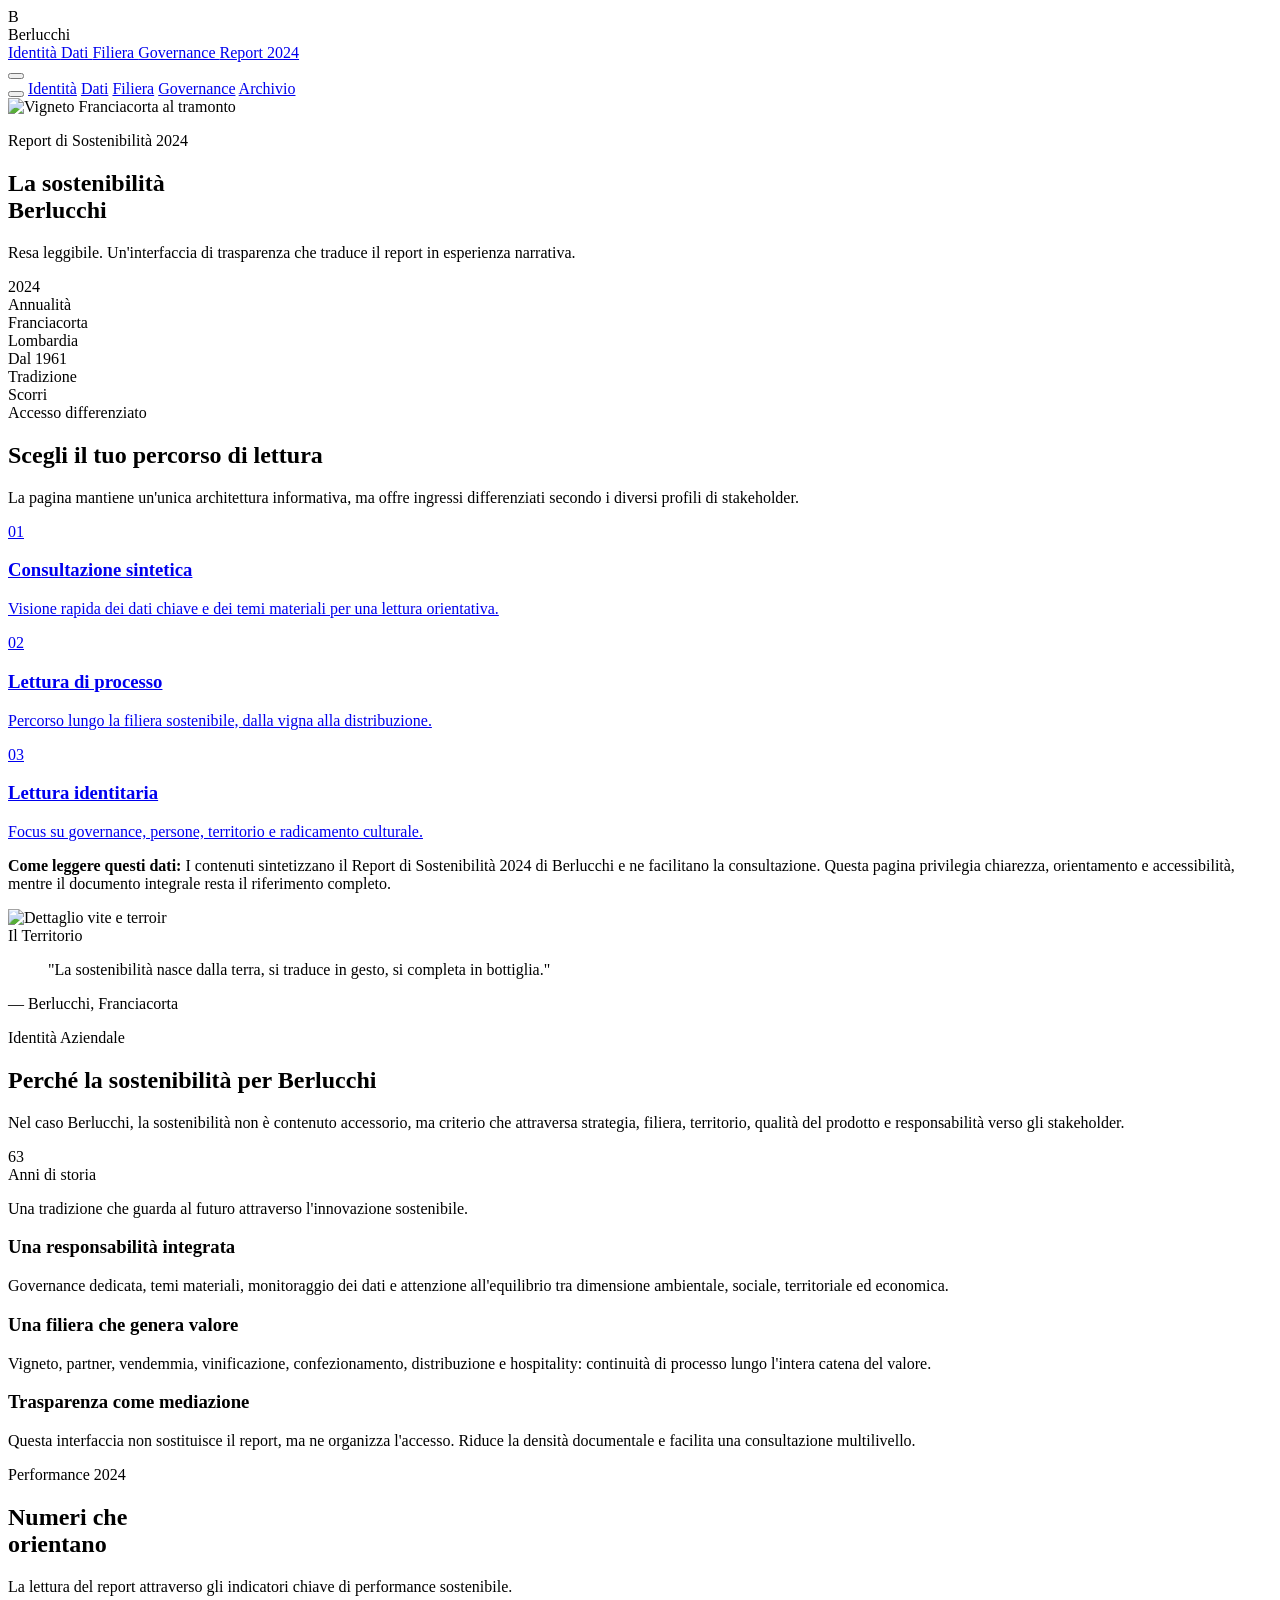
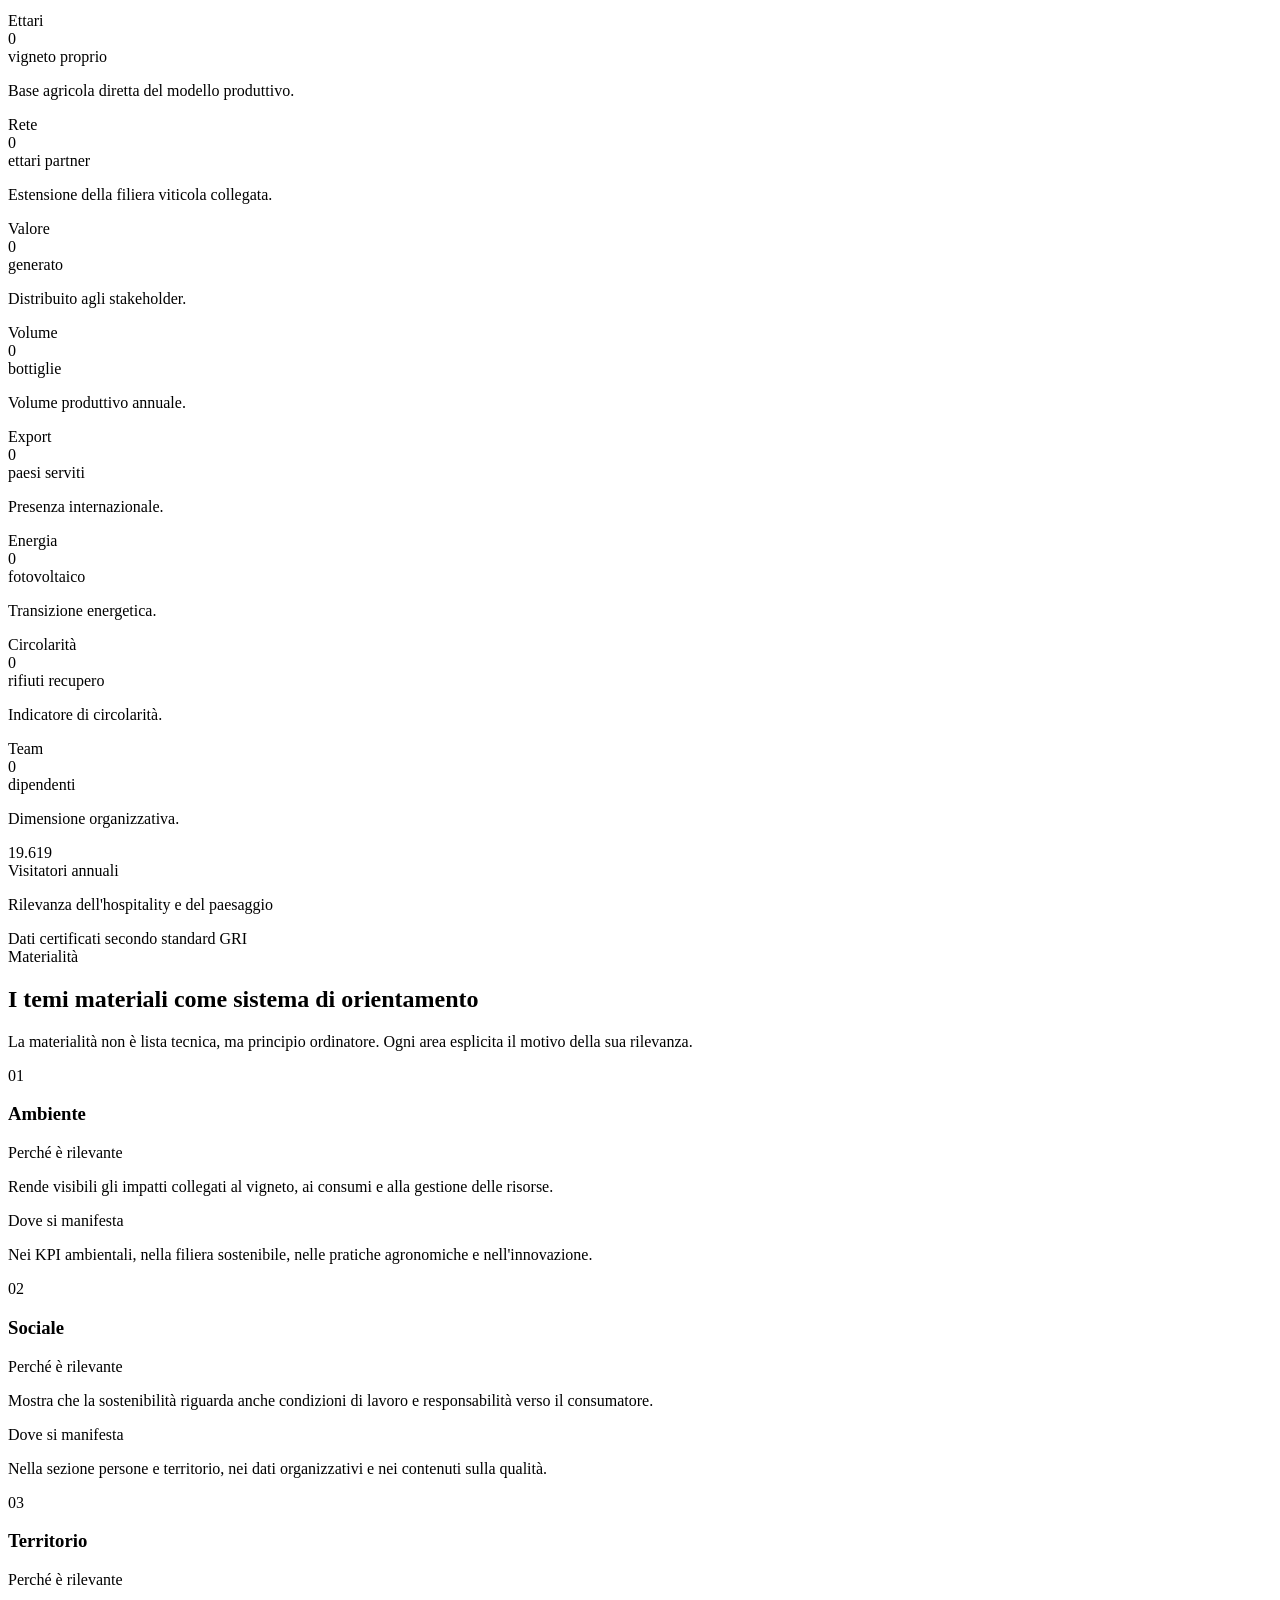
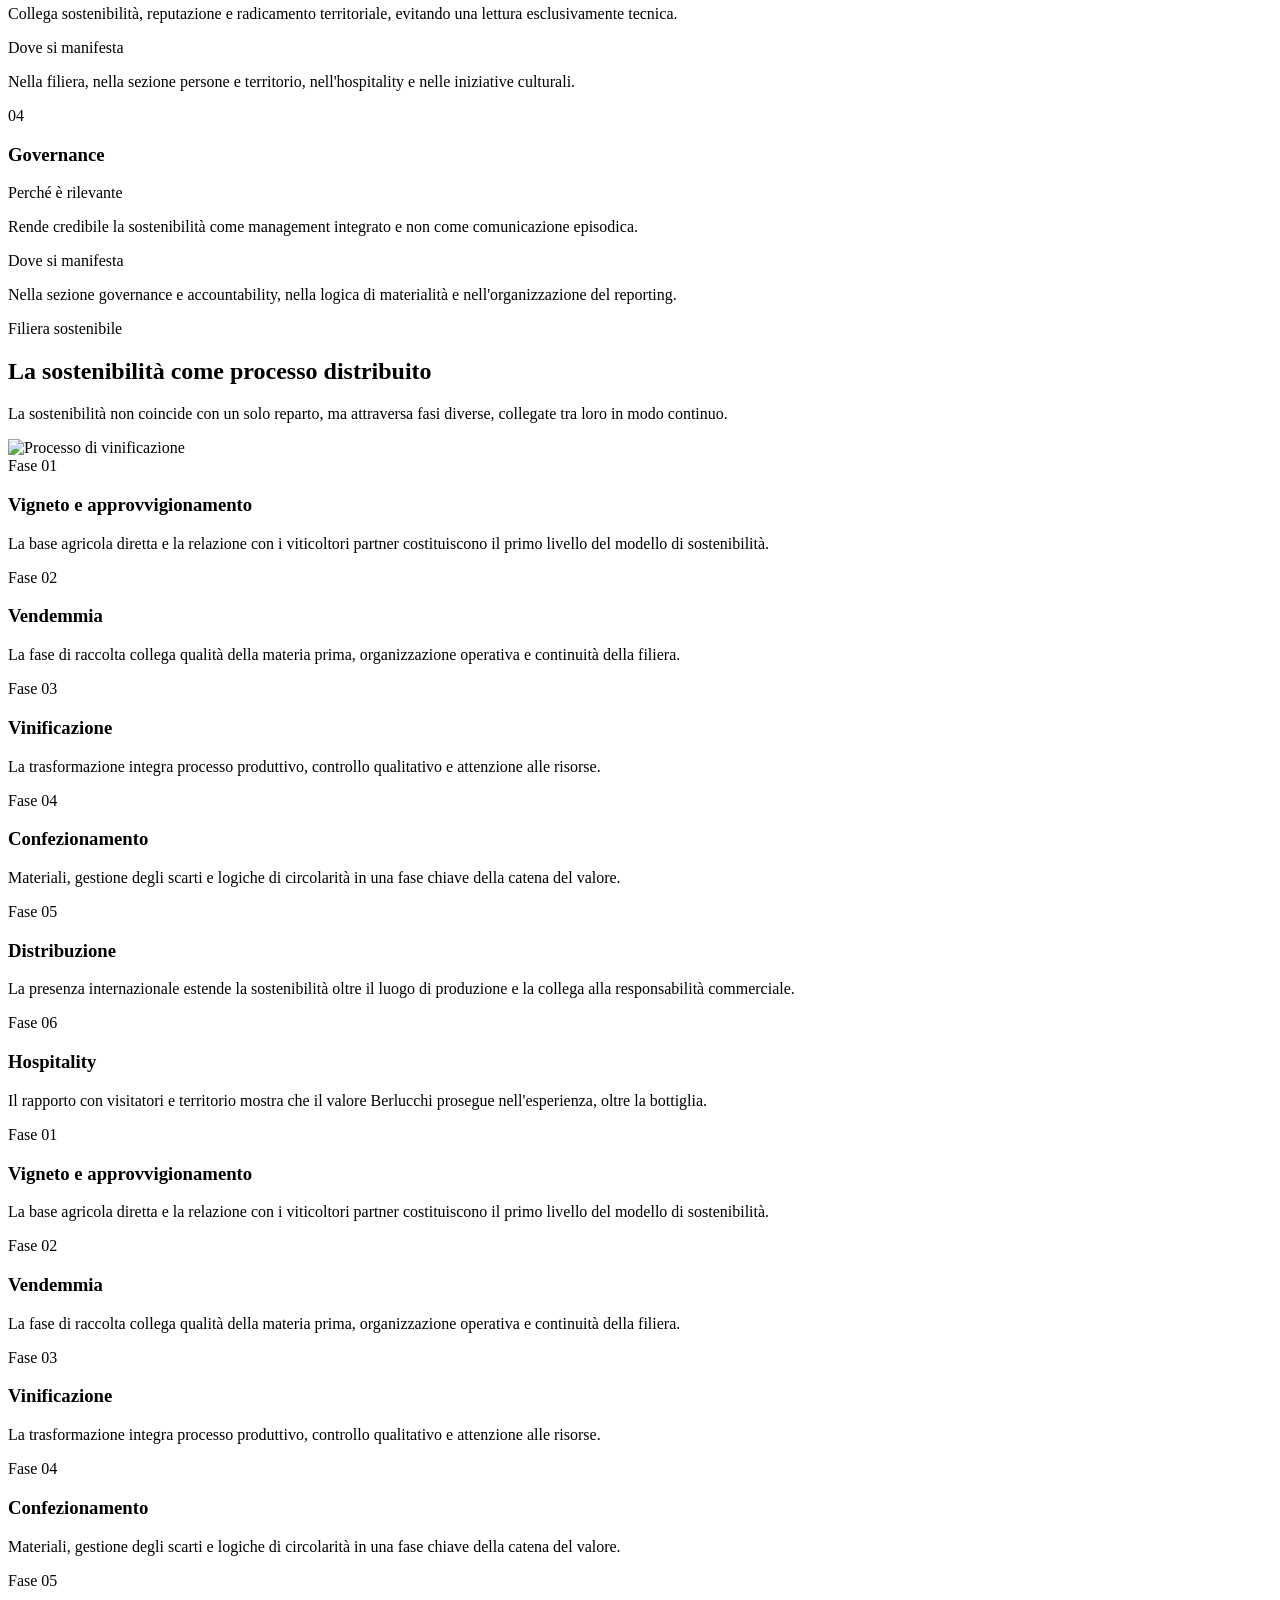
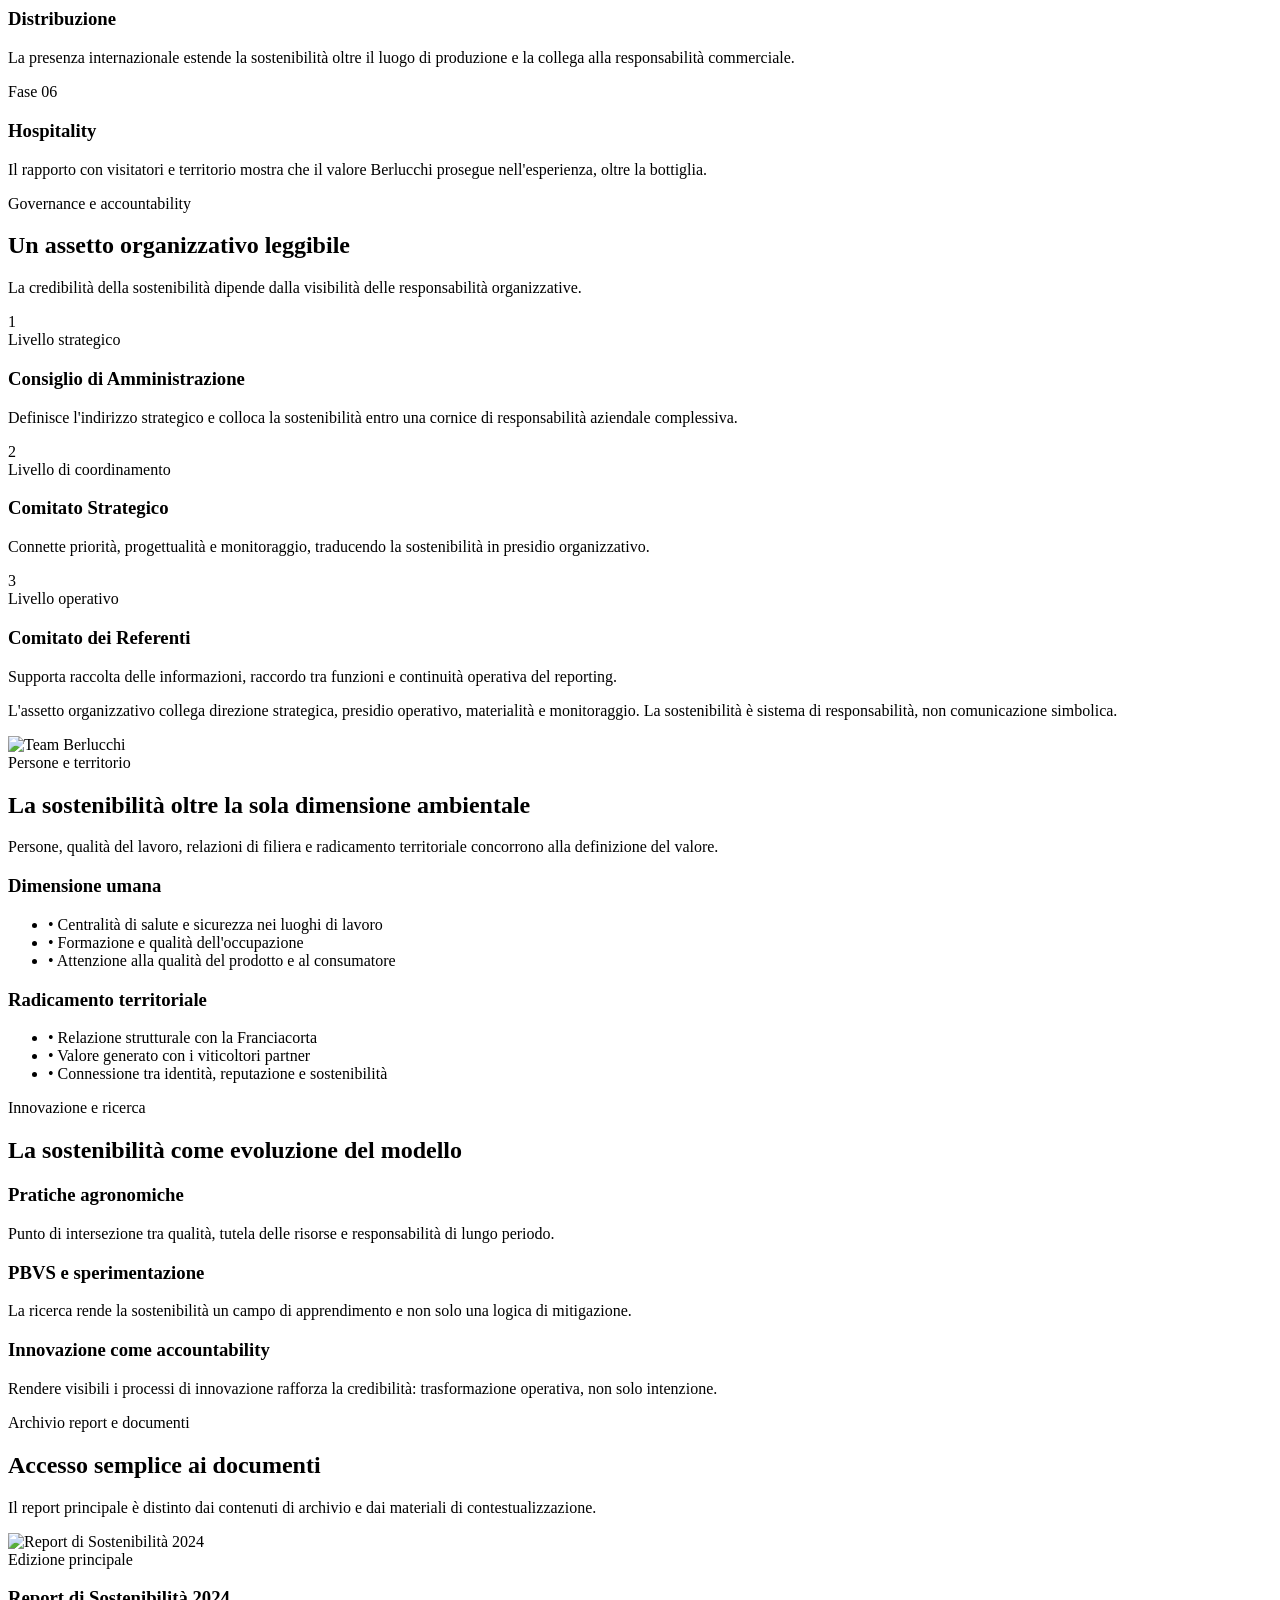
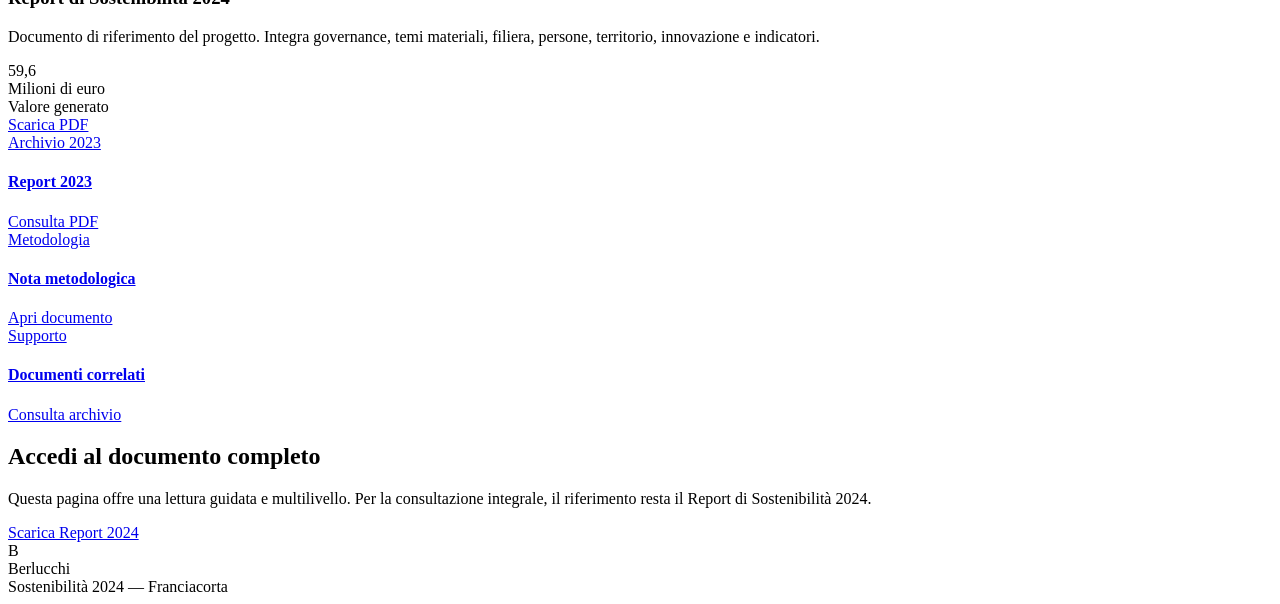
==== index.html @ 819c1376 "Update index.html" ====
<!DOCTYPE html>
<html lang="it">
<head>
    <meta charset="UTF-8">
    <meta name="viewport" content="width=device-width, initial-scale=1.0">
    <title>Sostenibilità Berlucchi | Report 2024</title>
    
    <!-- Tailwind CSS -->
    <script src="https://cdn.tailwindcss.com"></script>
    
    <!-- Google Fonts -->
    <link rel="preconnect" href="https://fonts.googleapis.com">
    <link rel="preconnect" href="https://fonts.gstatic.com" crossorigin>
    <link href="https://fonts.googleapis.com/css2?family=Inter:wght@300;400;500;600&family=Playfair+Display:ital,wght@0,400;0,500;0,600;1,400&display=swap" rel="stylesheet">
    
    <!-- Lucide Icons -->
    <script src="https://unpkg.com/lucide@latest"></script>
    
    <link rel="stylesheet" href="style.css">
</head>
<body class="bg-cream text-charcoal antialiased overflow-x-hidden">

    <!-- Atmospheric Noise Overlay -->
    <div class="noise-overlay fixed inset-0 pointer-events-none z-50 opacity-[0.03]"></div>

    <!-- Navigation -->
    <header id="main-nav" class="fixed top-0 left-0 right-0 z-40 transition-all duration-500 ease-[cubic-bezier(0.25,0.1,0.25,1)]">
        <div class="nav-inner mx-auto px-6 lg:px-12 py-6 flex justify-between items-center transition-all duration-500">
            <div class="logo flex items-center gap-3">
                <div class="w-8 h-8 rounded-full bg-gold flex items-center justify-center">
                    <span class="text-white font-serif text-xs font-medium">B</span>
                </div>
                <span class="font-serif text-lg tracking-wide text-white nav-text">Berlucchi</span>
            </div>
            
            <!-- Desktop Navigation -->
            <nav class="hidden md:flex items-center gap-8">
                <a href="#identita" class="nav-link text-sm tracking-wide text-white/90 hover:text-white transition-colors relative group">
                    Identità
                    <span class="absolute -bottom-1 left-0 w-0 h-px bg-gold transition-all duration-300 group-hover:w-full"></span>
                </a>
                <a href="#dati" class="nav-link text-sm tracking-wide text-white/90 hover:text-white transition-colors relative group">
                    Dati
                    <span class="absolute -bottom-1 left-0 w-0 h-px bg-gold transition-all duration-300 group-hover:w-full"></span>
                </a>
                <a href="#filiera" class="nav-link text-sm tracking-wide text-white/90 hover:text-white transition-colors relative group">
                    Filiera
                    <span class="absolute -bottom-1 left-0 w-0 h-px bg-gold transition-all duration-300 group-hover:w-full"></span>
                </a>
                <a href="#governance" class="nav-link text-sm tracking-wide text-white/90 hover:text-white transition-colors relative group">
                    Governance
                    <span class="absolute -bottom-1 left-0 w-0 h-px bg-gold transition-all duration-300 group-hover:w-full"></span>
                </a>
                <a href="#archivio" class="nav-link px-5 py-2 border border-white/30 rounded-full text-sm text-white hover:bg-white hover:text-green-dark transition-all duration-300">
                    Report 2024
                </a>
            </nav>

            <!-- Mobile Menu Button -->
            <button id="mobile-menu-btn" class="md:hidden text-white p-2">
                <i data-lucide="menu" class="w-6 h-6"></i>
            </button>
        </div>
        
        <!-- Scroll Progress Indicator -->
        <div class="scroll-progress absolute bottom-0 left-0 h-[2px] bg-gold/50 w-0 transition-all duration-100"></div>
    </header>

    <!-- Mobile Menu Overlay -->
    <div id="mobile-menu" class="fixed inset-0 bg-green-dark/95 z-50 opacity-0 pointer-events-none transition-opacity duration-500 flex flex-col items-center justify-center gap-8">
        <button id="close-menu" class="absolute top-6 right-6 text-white p-2">
            <i data-lucide="x" class="w-6 h-6"></i>
        </button>
        <a href="#identita" class="mobile-nav-link text-2xl font-serif text-white/90 hover:text-gold transition-colors">Identità</a>
        <a href="#dati" class="mobile-nav-link text-2xl font-serif text-white/90 hover:text-gold transition-colors">Dati</a>
        <a href="#filiera" class="mobile-nav-link text-2xl font-serif text-white/90 hover:text-gold transition-colors">Filiera</a>
        <a href="#governance" class="mobile-nav-link text-2xl font-serif text-white/90 hover:text-gold transition-colors">Governance</a>
        <a href="#archivio" class="mobile-nav-link text-2xl font-serif text-white/90 hover:text-gold transition-colors">Archivio</a>
    </div>

    <!-- Hero Section - Editorial Cover Quality -->
    <section id="hero" class="relative min-h-screen flex items-end pb-24 overflow-hidden bg-green-dark">
        <!-- Background Image with Editorial Treatment -->
        <div class="hero-bg absolute inset-0">
            <img src="http://static.photos/vineyard/1200x630/88" alt="Vigneto Franciacorta al tramonto" class="w-full h-full object-cover scale-105 hero-image-editorial">
            <!-- Multi-layer atmospheric overlay -->
            <div class="absolute inset-0 bg-gradient-to-t from-green-dark via-green-dark/40 to-transparent opacity-95"></div>
            <div class="absolute inset-0 bg-gradient-to-br from-green-dark/70 via-transparent to-green-dark/30"></div>
            <!-- Refined vignette for depth -->
            <div class="absolute inset-0 bg-[radial-gradient(ellipse_at_center,transparent_0%,rgba(27,58,47,0.6)_70%,rgba(27,58,47,0.9)_100%)]"></div>
            <!-- Warm color grade overlay -->
            <div class="absolute inset-0 bg-[radial-gradient(circle_at_30%_50%,rgba(201,169,97,0.08),transparent_50%)]"></div>
        </div>
        
        <!-- Decorative Gold Line -->
        <div class="absolute top-0 left-1/2 -translate-x-1/2 w-px h-32 bg-gradient-to-b from-gold/50 to-transparent z-20"></div>
        
        <div class="relative z-10 w-full max-w-7xl mx-auto px-6 md:px-12">
            <div class="grid md:grid-cols-12 gap-8 items-end">
                <!-- Left Column - Main Title -->
                <div class="md:col-span-8">
                    <div class="reveal-element opacity-0 translate-y-8 transition-all duration-1000 ease-[cubic-bezier(0.25,0.1,0.25,1)]">
                        <p class="text-gold/90 text-xs tracking-[0.3em] uppercase mb-6 font-medium flex items-center gap-3">
                            <span class="w-8 h-px bg-gold/60"></span>
                            Report di Sostenibilità 2024
                        </p>
                    </div>
                    
                    <div class="reveal-element opacity-0 translate-y-8 transition-all duration-1000 ease-[cubic-bezier(0.25,0.1,0.25,1)] delay-150">
                        <h1 class="font-serif text-5xl md:text-7xl lg:text-8xl text-white leading-[0.9] mb-8">
                            La sostenibilità<br>
                            <span class="text-gold italic font-light">Berlucchi</span>
                        </h1>
                    </div>
                    
                    <div class="reveal-element opacity-0 translate-y-8 transition-all duration-1000 ease-[cubic-bezier(0.25,0.1,0.25,1)] delay-300">
                        <p class="text-white/70 text-lg md:text-xl max-w-xl leading-relaxed font-light border-l-2 border-gold/40 pl-6">
                            Resa leggibile. Un'interfaccia di trasparenza che traduce il report in esperienza narrativa.
                        </p>
                    </div>
                </div>
                
                <!-- Right Column - Meta Info -->
                <div class="md:col-span-4 md:text-right">
                    <div class="reveal-element opacity-0 translate-y-8 transition-all duration-1000 ease-[cubic-bezier(0.25,0.1,0.25,1)] delay-500 space-y-4">
                        <div class="md:border-r md:border-gold/30 md:pr-6">
                            <div class="text-gold font-serif text-3xl mb-1">2024</div>
                            <div class="text-white/50 text-xs tracking-wider uppercase">Annualità</div>
                        </div>
                        <div class="md:border-r md:border-gold/30 md:pr-6">
                            <div class="text-white/80 font-serif text-lg">Franciacorta</div>
                            <div class="text-white/50 text-xs tracking-wider uppercase">Lombardia</div>
                        </div>
                        <div class="md:border-r md:border-gold/30 md:pr-6">
                            <div class="text-white/80 font-serif text-lg">Dal 1961</div>
                            <div class="text-white/50 text-xs tracking-wider uppercase">Tradizione</div>
                        </div>
                    </div>
                </div>
            </div>
        </div>

        <!-- Scroll Indicator - Minimalist -->
        <div class="absolute bottom-8 left-1/2 -translate-x-1/2 flex flex-col items-center gap-3 text-white/30">
            <span class="text-[10px] tracking-[0.3em] uppercase">Scorri</span>
            <div class="w-px h-12 bg-gradient-to-b from-gold/50 to-transparent"></div>
        </div>
    </section>

    <!-- Stakeholder Paths - Enhanced with Editorial Layout -->
    <section class="py-32 px-6 bg-cream relative overflow-hidden">
        <!-- Subtle Background Texture -->
        <div class="absolute inset-0 opacity-[0.02]" style="background-image: url('data:image/svg+xml,%3Csvg width=\'60\' height=\'60\' viewBox=\'0 0 60 60\' xmlns=\'http://www.w3.org/2000/svg\'%3E%3Cg fill=\'none\' fill-rule=\'evenodd\'%3E%3Cg fill=\'%231B3A2F\' fill-opacity=\'1\'%3E%3Cpath d=\'M36 34v-4h-2v4h-4v2h4v4h2v-4h4v-2h-4zm0-30V0h-2v4h-4v2h4v4h2V6h4V4h-4zM6 34v-4H4v4H0v2h4v4h2v-4h4v-2H6zM6 4V0H4v4H0v2h4v4h2V6h4V4H6z\'/%3E%3C/g%3E%3C/g%3E%3C/svg%3E');"></div>
        
        <div class="max-w-6xl mx-auto relative z-10">
            <div class="grid md:grid-cols-12 gap-12 items-start mb-20">
                <div class="md:col-span-5 reveal-element opacity-0 translate-y-8">
                    <span class="text-gold text-xs tracking-[0.3em] uppercase font-medium mb-4 block">Accesso differenziato</span>
                    <h2 class="font-serif text-4xl md:text-5xl text-green-dark leading-tight">Scegli il tuo percorso di lettura</h2>
                </div>
                <div class="md:col-span-6 md:col-start-7 reveal-element opacity-0 translate-y-8 delay-100">
                    <p class="text-charcoal/60 text-lg leading-relaxed border-l border-gold/30 pl-6">
                        La pagina mantiene un'unica architettura informativa, ma offre ingressi differenziati secondo i diversi profili di stakeholder.
                    </p>
                </div>
            </div>
            
            <div class="grid md:grid-cols-3 gap-6">
                <a href="#dati" class="reveal-element opacity-0 translate-y-8 path-card group relative bg-white p-10 border border-green-dark/10 hover:border-gold/40 transition-all duration-700 ease-[cubic-bezier(0.25,0.1,0.25,1)] hover:shadow-2xl hover:-translate-y-2">
                    <div class="absolute top-0 right-0 w-32 h-32 bg-gold/5 rounded-full -mr-16 -mt-16 transition-all duration-700 group-hover:scale-150 group-hover:bg-gold/10"></div>
                    <div class="relative z-10">
                        <div class="w-14 h-14 rounded-full bg-green-dark/5 flex items-center justify-center mb-8 group-hover:bg-gold/10 transition-colors duration-500 border border-green-dark/10 group-hover:border-gold/30">
                            <i data-lucide="eye" class="w-6 h-6 text-green-dark group-hover:text-gold transition-colors duration-500"></i>
                        </div>
                        <div class="flex items-center gap-2 mb-4">
                            <span class="text-gold text-xs tracking-wider">01</span>
                            <span class="w-8 h-px bg-gold/30"></span>
                        </div>
                        <h3 class="font-serif text-2xl text-green-dark mb-4 group-hover:text-green-dark/80 transition-colors">Consultazione sintetica</h3>
                        <p class="text-sm text-charcoal/60 leading-relaxed">Visione rapida dei dati chiave e dei temi materiali per una lettura orientativa.</p>
                    </div>
                </a>
                
                <a href="#filiera" class="reveal-element opacity-0 translate-y-8 path-card group relative bg-white p-10 border border-green-dark/10 hover:border-gold/40 transition-all duration-700 ease-[cubic-bezier(0.25,0.1,0.25,1)] hover:shadow-2xl hover:-translate-y-2 delay-100">
                    <div class="absolute top-0 right-0 w-32 h-32 bg-gold/5 rounded-full -mr-16 -mt-16 transition-all duration-700 group-hover:scale-150 group-hover:bg-gold/10"></div>
                    <div class="relative z-10">
                        <div class="w-14 h-14 rounded-full bg-green-dark/5 flex items-center justify-center mb-8 group-hover:bg-gold/10 transition-colors duration-500 border border-green-dark/10 group-hover:border-gold/30">
                            <i data-lucide="git-branch" class="w-6 h-6 text-green-dark group-hover:text-gold transition-colors duration-500"></i>
                        </div>
                        <div class="flex items-center gap-2 mb-4">
                            <span class="text-gold text-xs tracking-wider">02</span>
                            <span class="w-8 h-px bg-gold/30"></span>
                        </div>
                        <h3 class="font-serif text-2xl text-green-dark mb-4 group-hover:text-green-dark/80 transition-colors">Lettura di processo</h3>
                        <p class="text-sm text-charcoal/60 leading-relaxed">Percorso lungo la filiera sostenibile, dalla vigna alla distribuzione.</p>
                    </div>
                </a>
                
                <a href="#identita" class="reveal-element opacity-0 translate-y-8 path-card group relative bg-white p-10 border border-green-dark/10 hover:border-gold/40 transition-all duration-700 ease-[cubic-bezier(0.25,0.1,0.25,1)] hover:shadow-2xl hover:-translate-y-2 delay-200">
                    <div class="absolute top-0 right-0 w-32 h-32 bg-gold/5 rounded-full -mr-16 -mt-16 transition-all duration-700 group-hover:scale-150 group-hover:bg-gold/10"></div>
                    <div class="relative z-10">
                        <div class="w-14 h-14 rounded-full bg-green-dark/5 flex items-center justify-center mb-8 group-hover:bg-gold/10 transition-colors duration-500 border border-green-dark/10 group-hover:border-gold/30">
                            <i data-lucide="fingerprint" class="w-6 h-6 text-green-dark group-hover:text-gold transition-colors duration-500"></i>
                        </div>
                        <div class="flex items-center gap-2 mb-4">
                            <span class="text-gold text-xs tracking-wider">03</span>
                            <span class="w-8 h-px bg-gold/30"></span>
                        </div>
                        <h3 class="font-serif text-2xl text-green-dark mb-4 group-hover:text-green-dark/80 transition-colors">Lettura identitaria</h3>
                        <p class="text-sm text-charcoal/60 leading-relaxed">Focus su governance, persone, territorio e radicamento culturale.</p>
                    </div>
                </a>
            </div>
            
            <div class="reveal-element opacity-0 translate-y-8 mt-20 p-8 bg-green-dark/5 border-l-4 border-gold relative">
                <div class="absolute -left-1 top-0 bottom-0 w-1 bg-gold"></div>
                <div class="flex items-start gap-4">
                    <i data-lucide="info" class="w-5 h-5 text-gold shrink-0 mt-0.5"></i>
                    <p class="text-sm text-charcoal/70 leading-relaxed">
                        <strong class="text-green-dark font-medium">Come leggere questi dati:</strong> I contenuti sintetizzano il Report di Sostenibilità 2024 di Berlucchi e ne facilitano la consultazione. Questa pagina privilegia chiarezza, orientamento e accessibilità, mentre il documento integrale resta il riferimento completo.
                    </p>
                </div>
            </div>
        </div>
    </section>

    <!-- Visual Break - Full Width Editorial Image -->
    <section class="relative h-[60vh] min-h-[500px] overflow-hidden editorial-image-band">
        <img src="http://static.photos/nature/1200x630/42" alt="Dettaglio vite e terroir" class="w-full h-full object-cover editorial-image-warm">
        <div class="absolute inset-0 bg-gradient-to-r from-green-dark/85 via-green-dark/50 to-transparent"></div>
        <div class="absolute inset-0 bg-gradient-to-t from-green-dark/60 via-transparent to-transparent"></div>
        <div class="absolute inset-0 vignette-overlay"></div>
        <div class="absolute inset-0 flex items-center">
            <div class="max-w-6xl mx-auto px-6 md:px-12 w-full">
                <div class="max-w-2xl reveal-element opacity-0 translate-y-8">
                    <div class="flex items-center gap-4 mb-6">
                        <span class="w-12 h-px bg-gold/60"></span>
                        <span class="text-gold text-xs tracking-[0.3em] uppercase font-medium">Il Territorio</span>
                    </div>
                    <blockquote class="font-serif text-3xl md:text-5xl text-white leading-[1.1] italic mb-6">
                        "La sostenibilità nasce dalla terra, si traduce in gesto, si completa in bottiglia."
                    </blockquote>
                    <p class="text-white/60 text-sm tracking-wide font-light">— Berlucchi, Franciacorta</p>
                </div>
            </div>
        </div>
    </section>

    <!-- Identità Section - Editorial Layout -->
    <section id="identita" class="py-32 px-6 bg-white relative">
        <div class="max-w-6xl mx-auto">
            <div class="grid md:grid-cols-12 gap-12 mb-20">
                <div class="md:col-span-7 reveal-element opacity-0 translate-y-8">
                    <span class="text-gold text-xs tracking-[0.3em] uppercase font-medium mb-6 block">Identità Aziendale</span>
                    <h2 class="font-serif text-4xl md:text-6xl text-green-dark leading-[0.95] mb-8">Perché la sostenibilità per Berlucchi</h2>
                    <p class="text-xl text-charcoal/70 leading-relaxed border-l-2 border-gold/40 pl-6">
                        Nel caso Berlucchi, la sostenibilità non è contenuto accessorio, ma criterio che attraversa strategia, filiera, territorio, qualità del prodotto e responsabilità verso gli stakeholder.
                    </p>
                </div>
                <div class="md:col-span-4 md:col-start-9 reveal-element opacity-0 translate-y-8 delay-100">
                    <div class="bg-cream p-8 border-t-4 border-gold">
                        <div class="text-gold font-serif text-5xl mb-2">63</div>
                        <div class="text-green-dark text-sm uppercase tracking-wider mb-4">Anni di storia</div>
                        <p class="text-charcoal/60 text-sm leading-relaxed">Una tradizione che guarda al futuro attraverso l'innovazione sostenibile.</p>
                    </div>
                </div>
            </div>
            
            <div class="grid md:grid-cols-3 gap-8">
                <div class="reveal-element opacity-0 translate-y-8 group p-8 border-t border-green-dark/20 hover:border-gold transition-colors duration-500">
                    <div class="w-12 h-12 rounded-full bg-green-dark/5 flex items-center justify-center mb-6 group-hover:bg-gold/10 transition-colors duration-500">
                        <i data-lucide="shield-check" class="w-5 h-5 text-green-dark/60 group-hover:text-gold transition-colors duration-500"></i>
                    </div>
                    <h3 class="font-serif text-2xl text-green-dark mb-4">Una responsabilità integrata</h3>
                    <p class="text-charcoal/60 leading-relaxed text-sm">Governance dedicata, temi materiali, monitoraggio dei dati e attenzione all'equilibrio tra dimensione ambientale, sociale, territoriale ed economica.</p>
                </div>
                
                <div class="reveal-element opacity-0 translate-y-8 delay-100 group p-8 border-t border-green-dark/20 hover:border-gold transition-colors duration-500">
                    <div class="w-12 h-12 rounded-full bg-green-dark/5 flex items-center justify-center mb-6 group-hover:bg-gold/10 transition-colors duration-500">
                        <i data-lucide="link" class="w-5 h-5 text-green-dark/60 group-hover:text-gold transition-colors duration-500"></i>
                    </div>
                    <h3 class="font-serif text-2xl text-green-dark mb-4">Una filiera che genera valore</h3>
                    <p class="text-charcoal/60 leading-relaxed text-sm">Vigneto, partner, vendemmia, vinificazione, confezionamento, distribuzione e hospitality: continuità di processo lungo l'intera catena del valore.</p>
                </div>
                
                <div class="reveal-element opacity-0 translate-y-8 delay-200 group p-8 border-t border-green-dark/20 hover:border-gold transition-colors duration-500">
                    <div class="w-12 h-12 rounded-full bg-green-dark/5 flex items-center justify-center mb-6 group-hover:bg-gold/10 transition-colors duration-500">
                        <i data-lucide="scan-eye" class="w-5 h-5 text-green-dark/60 group-hover:text-gold transition-colors duration-500"></i>
                    </div>
                    <h3 class="font-serif text-2xl text-green-dark mb-4">Trasparenza come mediazione</h3>
                    <p class="text-charcoal/60 leading-relaxed text-sm">Questa interfaccia non sostituisce il report, ma ne organizza l'accesso. Riduce la densità documentale e facilita una consultazione multilivello.</p>
                </div>
            </div>
        </div>
    </section>

    <!-- KPI Section - Enhanced Visual Sophistication -->
    <section id="dati" class="py-32 px-6 bg-green-dark text-white relative overflow-hidden">
        <!-- Layered Background Effects -->
        <div class="absolute inset-0 opacity-20">
            <div class="absolute inset-0 bg-[radial-gradient(circle_at_20%_50%,_rgba(201,169,97,0.15),transparent_50%)]"></div>
            <div class="absolute inset-0 bg-[radial-gradient(circle_at_80%_80%,_rgba(45,90,72,0.3),transparent_50%)]"></div>
        </div>
        <!-- Subtle Grid Pattern -->
        <div class="absolute inset-0 opacity-[0.03]" style="background-image: linear-gradient(rgba(255,255,255,0.1) 1px, transparent 1px), linear-gradient(90deg, rgba(255,255,255,0.1) 1px, transparent 1px); background-size: 100px 100px;"></div>
        
        <div class="max-w-6xl mx-auto relative z-10">
            <div class="grid md:grid-cols-2 gap-12 items-end mb-20">
                <div class="reveal-element opacity-0 translate-y-8">
                    <span class="text-gold text-xs tracking-[0.3em] uppercase font-medium mb-4 block">Performance 2024</span>
                    <h2 class="font-serif text-4xl md:text-6xl leading-[0.9]">Numeri che<br><span class="text-gold italic">orientano</span></h2>
                </div>
                <div class="reveal-element opacity-0 translate-y-8 delay-100">
                    <p class="text-white/50 italic font-serif text-xl border-l-2 border-gold/40 pl-6">
                        La lettura del report attraverso gli indicatori chiave di performance sostenibile.
                    </p>
                </div>
            </div>
            
            <div class="grid grid-cols-2 md:grid-cols-4 gap-6 mb-16">
                <!-- KPI Cards - Enhanced -->
                <div class="kpi-card reveal-element opacity-0 translate-y-8 group relative p-8 bg-white/5 backdrop-blur-sm border border-white/10 hover:border-gold/50 transition-all duration-500 ease-[cubic-bezier(0.25,0.1,0.25,1)] hover:-translate-y-2">
                    <div class="flex items-center justify-between mb-4">
                        <i data-lucide="map" class="w-5 h-5 text-gold/60"></i>
                        <span class="text-white/30 text-[10px] tracking-widest uppercase">Ettari</span>
                    </div>
                    <div class="kpi-value font-serif text-5xl text-gold mb-2" data-target="115">0</div>
                    <div class="text-xs text-white/60 uppercase tracking-wider mb-3">vigneto proprio</div>
                    <p class="text-xs text-white/30 leading-relaxed">Base agricola diretta del modello produttivo.</p>
                    <div class="absolute bottom-0 left-0 w-0 h-0.5 bg-gold transition-all duration-700 group-hover:w-full"></div>
                </div>
                
                <div class="kpi-card reveal-element opacity-0 translate-y-8 delay-100 group relative p-8 bg-white/5 backdrop-blur-sm border border-white/10 hover:border-gold/50 transition-all duration-500 ease-[cubic-bezier(0.25,0.1,0.25,1)] hover:-translate-y-2">
                    <div class="flex items-center justify-between mb-4">
                        <i data-lucide="users" class="w-5 h-5 text-gold/60"></i>
                        <span class="text-white/30 text-[10px] tracking-widest uppercase">Rete</span>
                    </div>
                    <div class="kpi-value font-serif text-5xl text-gold mb-2" data-target="450">0</div>
                    <div class="text-xs text-white/60 uppercase tracking-wider mb-3">ettari partner</div>
                    <p class="text-xs text-white/30 leading-relaxed">Estensione della filiera viticola collegata.</p>
                    <div class="absolute bottom-0 left-0 w-0 h-0.5 bg-gold transition-all duration-700 group-hover:w-full"></div>
                </div>
                
                <div class="kpi-card reveal-element opacity-0 translate-y-8 delay-200 group relative p-8 bg-white/5 backdrop-blur-sm border border-gold/30 hover:border-gold/60 transition-all duration-500 ease-[cubic-bezier(0.25,0.1,0.25,1)] hover:-translate-y-2">
                    <div class="flex items-center justify-between mb-4">
                        <i data-lucide="trending-up" class="w-5 h-5 text-gold"></i>
                        <span class="text-gold text-[10px] tracking-widest uppercase">Valore</span>
                    </div>
                    <div class="kpi-value font-serif text-5xl text-gold mb-2" data-target="59.6" data-suffix="M€" data-decimals="1">0</div>
                    <div class="text-xs text-white/60 uppercase tracking-wider mb-3">generato</div>
                    <p class="text-xs text-white/30 leading-relaxed">Distribuito agli stakeholder.</p>
                    <div class="absolute top-0 right-0 w-32 h-32 bg-gold/10 rounded-full blur-3xl -mr-16 -mt-16 animate-pulse-slow"></div>
                    <div class="absolute bottom-0 left-0 w-0 h-0.5 bg-gold transition-all duration-700 group-hover:w-full"></div>
                </div>
                
                <div class="kpi-card reveal-element opacity-0 translate-y-8 delay-300 group relative p-8 bg-white/5 backdrop-blur-sm border border-white/10 hover:border-gold/50 transition-all duration-500 ease-[cubic-bezier(0.25,0.1,0.25,1)] hover:-translate-y-2">
                    <div class="flex items-center justify-between mb-4">
                        <i data-lucide="wine" class="w-5 h-5 text-gold/60"></i>
                        <span class="text-white/30 text-[10px] tracking-widest uppercase">Volume</span>
                    </div>
                    <div class="kpi-value font-serif text-5xl text-gold mb-2" data-target="4" data-suffix="M">0</div>
                    <div class="text-xs text-white/60 uppercase tracking-wider mb-3">bottiglie</div>
                    <p class="text-xs text-white/30 leading-relaxed">Volume produttivo annuale.</p>
                    <div class="absolute bottom-0 left-0 w-0 h-0.5 bg-gold transition-all duration-700 group-hover:w-full"></div>
                </div>
                
                <div class="kpi-card reveal-element opacity-0 translate-y-8 group relative p-8 bg-white/5 backdrop-blur-sm border border-white/10 hover:border-gold/50 transition-all duration-500 ease-[cubic-bezier(0.25,0.1,0.25,1)] hover:-translate-y-2">
                    <div class="flex items-center justify-between mb-4">
                        <i data-lucide="globe" class="w-5 h-5 text-gold/60"></i>
                        <span class="text-white/30 text-[10px] tracking-widest uppercase">Export</span>
                    </div>
                    <div class="kpi-value font-serif text-5xl text-gold mb-2" data-target="44">0</div>
                    <div class="text-xs text-white/60 uppercase tracking-wider mb-3">paesi serviti</div>
                    <p class="text-xs text-white/30 leading-relaxed">Presenza internazionale.</p>
                    <div class="absolute bottom-0 left-0 w-0 h-0.5 bg-gold transition-all duration-700 group-hover:w-full"></div>
                </div>
                
                <div class="kpi-card reveal-element opacity-0 translate-y-8 delay-100 group relative p-8 bg-white/5 backdrop-blur-sm border border-white/10 hover:border-gold/50 transition-all duration-500 ease-[cubic-bezier(0.25,0.1,0.25,1)] hover:-translate-y-2">
                    <div class="flex items-center justify-between mb-4">
                        <i data-lucide="sun" class="w-5 h-5 text-gold/60"></i>
                        <span class="text-white/30 text-[10px] tracking-widest uppercase">Energia</span>
                    </div>
                    <div class="kpi-value font-serif text-5xl text-gold mb-2" data-target="29" data-suffix="%">0</div>
                    <div class="text-xs text-white/60 uppercase tracking-wider mb-3">fotovoltaico</div>
                    <p class="text-xs text-white/30 leading-relaxed">Transizione energetica.</p>
                    <div class="absolute bottom-0 left-0 w-0 h-0.5 bg-gold transition-all duration-700 group-hover:w-full"></div>
                </div>
                
                <div class="kpi-card reveal-element opacity-0 translate-y-8 delay-200 group relative p-8 bg-white/5 backdrop-blur-sm border border-white/10 hover:border-gold/50 transition-all duration-500 ease-[cubic-bezier(0.25,0.1,0.25,1)] hover:-translate-y-2">
                    <div class="flex items-center justify-between mb-4">
                        <i data-lucide="recycle" class="w-5 h-5 text-gold/60"></i>
                        <span class="text-white/30 text-[10px] tracking-widest uppercase">Circolarità</span>
                    </div>
                    <div class="kpi-value font-serif text-5xl text-gold mb-2" data-target="88" data-suffix="%">0</div>
                    <div class="text-xs text-white/60 uppercase tracking-wider mb-3">rifiuti recupero</div>
                    <p class="text-xs text-white/30 leading-relaxed">Indicatore di circolarità.</p>
                    <div class="absolute bottom-0 left-0 w-0 h-0.5 bg-gold transition-all duration-700 group-hover:w-full"></div>
                </div>
                
                <div class="kpi-card reveal-element opacity-0 translate-y-8 delay-300 group relative p-8 bg-white/5 backdrop-blur-sm border border-white/10 hover:border-gold/50 transition-all duration-500 ease-[cubic-bezier(0.25,0.1,0.25,1)] hover:-translate-y-2">
                    <div class="flex items-center justify-between mb-4">
                        <i data-lucide="briefcase" class="w-5 h-5 text-gold/60"></i>
                        <span class="text-white/30 text-[10px] tracking-widest uppercase">Team</span>
                    </div>
                    <div class="kpi-value font-serif text-5xl text-gold mb-2" data-target="123">0</div>
                    <div class="text-xs text-white/60 uppercase tracking-wider mb-3">dipendenti</div>
                    <p class="text-xs text-white/30 leading-relaxed">Dimensione organizzativa.</p>
                    <div class="absolute bottom-0 left-0 w-0 h-0.5 bg-gold transition-all duration-700 group-hover:w-full"></div>
                </div>
            </div>
            
            <div class="reveal-element opacity-0 translate-y-8 border-t border-white/10 pt-12">
                <div class="grid md:grid-cols-2 gap-12 items-center">
                    <div class="flex items-center gap-8">
                        <div class="w-24 h-24 rounded-full border border-gold/30 flex items-center justify-center bg-gold/5">
                            <span class="font-serif text-3xl text-gold">19.619</span>
                        </div>
                        <div>
                            <div class="text-white/80 text-sm uppercase tracking-wider mb-1">Visitatori annuali</div>
                            <p class="text-white/40 text-sm">Rilevanza dell'hospitality e del paesaggio</p>
                        </div>
                    </div>
                    <div class="text-right">
                        <div class="inline-flex items-center gap-4 px-8 py-4 border border-gold/30 bg-gold/5">
                            <i data-lucide="sparkles" class="w-5 h-5 text-gold"></i>
                            <span class="text-white/80 text-sm tracking-wider">Dati certificati secondo standard GRI</span>
                        </div>
                    </div>
                </div>
            </div>
        </div>
    </section>

    <!-- Materialità Section - Editorial Layout with Icons -->
    <section class="py-32 px-6 bg-cream relative">
        <div class="max-w-6xl mx-auto">
            <div class="grid md:grid-cols-12 gap-12 mb-20">
                <div class="md:col-span-8 reveal-element opacity-0 translate-y-8">
                    <span class="text-gold text-xs tracking-[0.3em] uppercase font-medium mb-4 block">Materialità</span>
                    <h2 class="font-serif text-4xl md:text-5xl text-green-dark leading-tight mb-6">I temi materiali come sistema di orientamento</h2>
                    <p class="text-charcoal/60 text-lg max-w-2xl leading-relaxed">La materialità non è lista tecnica, ma principio ordinatore. Ogni area esplicita il motivo della sua rilevanza.</p>
                </div>
                <div class="md:col-span-4 reveal-element opacity-0 translate-y-8 delay-100 flex items-end">
                    <div class="w-full h-px bg-gradient-to-r from-gold/50 to-transparent"></div>
                </div>
            </div>
            
            <div class="grid md:grid-cols-2 gap-6">
                <!-- Ambiente -->
                <div class="reveal-element opacity-0 translate-y-8 material-card group relative bg-white p-10 border border-green-dark/10 hover:border-gold/30 transition-all duration-700">
                    <div class="absolute top-0 left-0 w-1 h-full bg-green-dark group-hover:bg-gold transition-colors duration-500"></div>
                    <div class="flex justify-between items-start mb-8">
                        <div class="w-16 h-16 rounded-full bg-green-dark/5 flex items-center justify-center group-hover:bg-gold/10 transition-colors duration-500 border border-green-dark/10">
                            <i data-lucide="leaf" class="w-7 h-7 text-green-dark/60 group-hover:text-gold transition-colors duration-500"></i>
                        </div>
                        <span class="text-gold/40 font-serif text-4xl">01</span>
                    </div>
                    <h3 class="font-serif text-3xl text-green-dark mb-6">Ambiente</h3>
                    <div class="space-y-6">
                        <div>
                            <span class="text-gold text-xs uppercase tracking-wider font-medium block mb-2">Perché è rilevante</span>
                            <p class="text-charcoal/60 leading-relaxed text-sm">Rende visibili gli impatti collegati al vigneto, ai consumi e alla gestione delle risorse.</p>
                        </div>
                        <div class="pt-4 border-t border-green-dark/10">
                            <span class="text-green-dark/50 text-xs uppercase tracking-wider font-medium block mb-2">Dove si manifesta</span>
                            <p class="text-charcoal/50 text-sm leading-relaxed">Nei KPI ambientali, nella filiera sostenibile, nelle pratiche agronomiche e nell'innovazione.</p>
                        </div>
                    </div>
                </div>
                
                <!-- Sociale -->
                <div class="reveal-element opacity-0 translate-y-8 delay-100 material-card group relative bg-white p-10 border border-green-dark/10 hover:border-gold/30 transition-all duration-700">
                    <div class="absolute top-0 left-0 w-1 h-full bg-green-dark group-hover:bg-gold transition-colors duration-500"></div>
                    <div class="flex justify-between items-start mb-8">
                        <div class="w-16 h-16 rounded-full bg-green-dark/5 flex items-center justify-center group-hover:bg-gold/10 transition-colors duration-500 border border-green-dark/10">
                            <i data-lucide="users" class="w-7 h-7 text-green-dark/60 group-hover:text-gold transition-colors duration-500"></i>
                        </div>
                        <span class="text-gold/40 font-serif text-4xl">02</span>
                    </div>
                    <h3 class="font-serif text-3xl text-green-dark mb-6">Sociale</h3>
                    <div class="space-y-6">
                        <div>
                            <span class="text-gold text-xs uppercase tracking-wider font-medium block mb-2">Perché è rilevante</span>
                            <p class="text-charcoal/60 leading-relaxed text-sm">Mostra che la sostenibilità riguarda anche condizioni di lavoro e responsabilità verso il consumatore.</p>
                        </div>
                        <div class="pt-4 border-t border-green-dark/10">
                            <span class="text-green-dark/50 text-xs uppercase tracking-wider font-medium block mb-2">Dove si manifesta</span>
                            <p class="text-charcoal/50 text-sm leading-relaxed">Nella sezione persone e territorio, nei dati organizzativi e nei contenuti sulla qualità.</p>
                        </div>
                    </div>
                </div>
                
                <!-- Territorio -->
                <div class="reveal-element opacity-0 translate-y-8 delay-200 material-card group relative bg-white p-10 border border-green-dark/10 hover:border-gold/30 transition-all duration-700">
                    <div class="absolute top-0 left-0 w-1 h-full bg-green-dark group-hover:bg-gold transition-colors duration-500"></div>
                    <div class="flex justify-between items-start mb-8">
                        <div class="w-16 h-16 rounded-full bg-green-dark/5 flex items-center justify-center group-hover:bg-gold/10 transition-colors duration-500 border border-green-dark/10">
                            <i data-lucide="map-pin" class="w-7 h-7 text-green-dark/60 group-hover:text-gold transition-colors duration-500"></i>
                        </div>
                        <span class="text-gold/40 font-serif text-4xl">03</span>
                    </div>
                    <h3 class="font-serif text-3xl text-green-dark mb-6">Territorio</h3>
                    <div class="space-y-6">
                        <div>
                            <span class="text-gold text-xs uppercase tracking-wider font-medium block mb-2">Perché è rilevante</span>
                            <p class="text-charcoal/60 leading-relaxed text-sm">Collega sostenibilità, reputazione e radicamento territoriale, evitando una lettura esclusivamente tecnica.</p>
                        </div>
                        <div class="pt-4 border-t border-green-dark/10">
                            <span class="text-green-dark/50 text-xs uppercase tracking-wider font-medium block mb-2">Dove si manifesta</span>
                            <p class="text-charcoal/50 text-sm leading-relaxed">Nella filiera, nella sezione persone e territorio, nell'hospitality e nelle iniziative culturali.</p>
                        </div>
                    </div>
                </div>
                
                <!-- Governance -->
                <div class="reveal-element opacity-0 translate-y-8 delay-300 material-card group relative bg-white p-10 border border-green-dark/10 hover:border-gold/30 transition-all duration-700">
                    <div class="absolute top-0 left-0 w-1 h-full bg-green-dark group-hover:bg-gold transition-colors duration-500"></div>
                    <div class="flex justify-between items-start mb-8">
                        <div class="w-16 h-16 rounded-full bg-green-dark/5 flex items-center justify-center group-hover:bg-gold/10 transition-colors duration-500 border border-green-dark/10">
                            <i data-lucide="shield" class="w-7 h-7 text-green-dark/60 group-hover:text-gold transition-colors duration-500"></i>
                        </div>
                        <span class="text-gold/40 font-serif text-4xl">04</span>
                    </div>
                    <h3 class="font-serif text-3xl text-green-dark mb-6">Governance</h3>
                    <div class="space-y-6">
                        <div>
                            <span class="text-gold text-xs uppercase tracking-wider font-medium block mb-2">Perché è rilevante</span>
                            <p class="text-charcoal/60 leading-relaxed text-sm">Rende credibile la sostenibilità come management integrato e non come comunicazione episodica.</p>
                        </div>
                        <div class="pt-4 border-t border-green-dark/10">
                            <span class="text-green-dark/50 text-xs uppercase tracking-wider font-medium block mb-2">Dove si manifesta</span>
                            <p class="text-charcoal/50 text-sm leading-relaxed">Nella sezione governance e accountability, nella logica di materialità e nell'organizzazione del reporting.</p>
                        </div>
                    </div>
                </div>
            </div>
        </div>
    </section>

    <!-- Filiera Timeline Section -->
    <section id="filiera" class="py-32 px-6 bg-white relative overflow-hidden timeline-section">
        <div class="max-w-6xl mx-auto">
            <div class="reveal-element opacity-0 translate-y-5 mb-16 text-center">
                <span class="text-gold text-xs tracking-[0.3em] uppercase font-medium">Filiera sostenibile</span>
                <h2 class="font-serif text-4xl md:text-5xl text-green-dark mt-4 mb-6">La sostenibilità come processo distribuito</h2>
                <p class="text-charcoal/70 max-w-2xl mx-auto mb-12 leading-relaxed">La sostenibilità non coincide con un solo reparto, ma attraversa fasi diverse, collegate tra loro in modo continuo.</p>
                <div class="max-w-4xl mx-auto relative">
                    <img src="http://static.photos/wine/1024x576/42" alt="Processo di vinificazione" class="w-full h-64 md:h-80 object-cover rounded-sm shadow-xl">
                    <div class="absolute inset-0 bg-gradient-to-t from-white via-transparent to-transparent"></div>
                </div>
            </div>
            
            <div class="relative max-w-5xl mx-auto timeline-container">
                <!-- Desktop Timeline Grid -->
                <div class="hidden md:block">
                    <!-- Line Container -->
                    <div class="absolute left-1/2 -translate-x-1/2 top-0 bottom-0 w-[2px] bg-green-dark/15 timeline-track">
                        <div id="timeline-progress-desktop" class="absolute top-0 left-0 w-full bg-gold origin-top scale-y-0 transition-transform duration-[2500ms] ease-[cubic-bezier(0.25,0.1,0.25,1)]"></div>
                    </div>
                    
                    <!-- Item 1 - Left -->
                    <div class="timeline-item-desktop grid grid-cols-[1fr_100px_1fr] gap-0 items-center mb-20 opacity-0 translate-y-8 transition-all duration-700 ease-[cubic-bezier(0.25,0.1,0.25,1)]">
                        <div class="text-right pr-12 relative">
                            <div class="absolute right-0 top-1/2 -translate-y-1/2 w-8 h-px bg-gold/30"></div>
                            <span class="text-gold text-xs tracking-[0.2em] uppercase block mb-2 font-medium">Fase 01</span>
                            <h3 class="font-serif text-2xl text-green-dark mb-3">Vigneto e approvvigionamento</h3>
                            <p class="text-sm text-charcoal/70 leading-relaxed max-w-sm ml-auto">La base agricola diretta e la relazione con i viticoltori partner costituiscono il primo livello del modello di sostenibilità.</p>
                        </div>
                        <div class="flex justify-center relative z-10">
                            <div class="timeline-dot w-10 h-10 rounded-full bg-white border-[3px] border-green-dark/20 flex items-center justify-center transition-all duration-500 shadow-sm">
                                <div class="timeline-dot-inner w-3 h-3 rounded-full bg-green-dark/30 transition-all duration-500"></div>
                            </div>
                        </div>
                        <div></div>
                    </div>
                    
                    <!-- Item 2 - Right -->
                    <div class="timeline-item-desktop grid grid-cols-[1fr_100px_1fr] gap-0 items-center mb-20 opacity-0 translate-y-8 transition-all duration-700 ease-[cubic-bezier(0.25,0.1,0.25,1)] delay-100">
                        <div></div>
                        <div class="flex justify-center relative z-10">
                            <div class="timeline-dot w-10 h-10 rounded-full bg-white border-[3px] border-green-dark/20 flex items-center justify-center transition-all duration-500 shadow-sm">
                                <div class="timeline-dot-inner w-3 h-3 rounded-full bg-green-dark/30 transition-all duration-500"></div>
                            </div>
                        </div>
                        <div class="pl-12 relative">
                            <div class="absolute left-0 top-1/2 -translate-y-1/2 w-8 h-px bg-gold/30"></div>
                            <span class="text-gold text-xs tracking-[0.2em] uppercase block mb-2 font-medium">Fase 02</span>
                            <h3 class="font-serif text-2xl text-green-dark mb-3">Vendemmia</h3>
                            <p class="text-sm text-charcoal/70 leading-relaxed max-w-sm">La fase di raccolta collega qualità della materia prima, organizzazione operativa e continuità della filiera.</p>
                        </div>
                    </div>
                    
                    <!-- Item 3 - Left -->
                    <div class="timeline-item-desktop grid grid-cols-[1fr_100px_1fr] gap-0 items-center mb-20 opacity-0 translate-y-8 transition-all duration-700 ease-[cubic-bezier(0.25,0.1,0.25,1)] delay-200">
                        <div class="text-right pr-12 relative">
                            <div class="absolute right-0 top-1/2 -translate-y-1/2 w-8 h-px bg-gold/30"></div>
                            <span class="text-gold text-xs tracking-[0.2em] uppercase block mb-2 font-medium">Fase 03</span>
                            <h3 class="font-serif text-2xl text-green-dark mb-3">Vinificazione</h3>
                            <p class="text-sm text-charcoal/70 leading-relaxed max-w-sm ml-auto">La trasformazione integra processo produttivo, controllo qualitativo e attenzione alle risorse.</p>
                        </div>
                        <div class="flex justify-center relative z-10">
                            <div class="timeline-dot w-10 h-10 rounded-full bg-white border-[3px] border-green-dark/20 flex items-center justify-center transition-all duration-500 shadow-sm">
                                <div class="timeline-dot-inner w-3 h-3 rounded-full bg-green-dark/30 transition-all duration-500"></div>
                            </div>
                        </div>
                        <div></div>
                    </div>
                    
                    <!-- Item 4 - Right -->
                    <div class="timeline-item-desktop grid grid-cols-[1fr_100px_1fr] gap-0 items-center mb-20 opacity-0 translate-y-8 transition-all duration-700 ease-[cubic-bezier(0.25,0.1,0.25,1)] delay-300">
                        <div></div>
                        <div class="flex justify-center relative z-10">
                            <div class="timeline-dot w-10 h-10 rounded-full bg-white border-[3px] border-green-dark/20 flex items-center justify-center transition-all duration-500 shadow-sm">
                                <div class="timeline-dot-inner w-3 h-3 rounded-full bg-green-dark/30 transition-all duration-500"></div>
                            </div>
                        </div>
                        <div class="pl-12 relative">
                            <div class="absolute left-0 top-1/2 -translate-y-1/2 w-8 h-px bg-gold/30"></div>
                            <span class="text-gold text-xs tracking-[0.2em] uppercase block mb-2 font-medium">Fase 04</span>
                            <h3 class="font-serif text-2xl text-green-dark mb-3">Confezionamento</h3>
                            <p class="text-sm text-charcoal/70 leading-relaxed max-w-sm">Materiali, gestione degli scarti e logiche di circolarità in una fase chiave della catena del valore.</p>
                        </div>
                    </div>
                    
                    <!-- Item 5 - Left -->
                    <div class="timeline-item-desktop grid grid-cols-[1fr_100px_1fr] gap-0 items-center mb-20 opacity-0 translate-y-8 transition-all duration-700 ease-[cubic-bezier(0.25,0.1,0.25,1)] delay-400">
                        <div class="text-right pr-12 relative">
                            <div class="absolute right-0 top-1/2 -translate-y-1/2 w-8 h-px bg-gold/30"></div>
                            <span class="text-gold text-xs tracking-[0.2em] uppercase block mb-2 font-medium">Fase 05</span>
                            <h3 class="font-serif text-2xl text-green-dark mb-3">Distribuzione</h3>
                            <p class="text-sm text-charcoal/70 leading-relaxed max-w-sm ml-auto">La presenza internazionale estende la sostenibilità oltre il luogo di produzione e la collega alla responsabilità commerciale.</p>
                        </div>
                        <div class="flex justify-center relative z-10">
                            <div class="timeline-dot w-10 h-10 rounded-full bg-white border-[3px] border-green-dark/20 flex items-center justify-center transition-all duration-500 shadow-sm">
                                <div class="timeline-dot-inner w-3 h-3 rounded-full bg-green-dark/30 transition-all duration-500"></div>
                            </div>
                        </div>
                        <div></div>
                    </div>
                    
                    <!-- Item 6 - Right -->
                    <div class="timeline-item-desktop grid grid-cols-[1fr_100px_1fr] gap-0 items-center opacity-0 translate-y-8 transition-all duration-700 ease-[cubic-bezier(0.25,0.1,0.25,1)] delay-500">
                        <div></div>
                        <div class="flex justify-center relative z-10">
                            <div class="timeline-dot w-10 h-10 rounded-full bg-white border-[3px] border-green-dark/20 flex items-center justify-center transition-all duration-500 shadow-sm">
                                <div class="timeline-dot-inner w-3 h-3 rounded-full bg-green-dark/30 transition-all duration-500"></div>
                            </div>
                        </div>
                        <div class="pl-12 relative">
                            <div class="absolute left-0 top-1/2 -translate-y-1/2 w-8 h-px bg-gold/30"></div>
                            <span class="text-gold text-xs tracking-[0.2em] uppercase block mb-2 font-medium">Fase 06</span>
                            <h3 class="font-serif text-2xl text-green-dark mb-3">Hospitality</h3>
                            <p class="text-sm text-charcoal/70 leading-relaxed max-w-sm">Il rapporto con visitatori e territorio mostra che il valore Berlucchi prosegue nell'esperienza, oltre la bottiglia.</p>
                        </div>
                    </div>
                </div>
                
                <!-- Mobile Timeline -->
                <div class="md:hidden relative pl-12 space-y-12">
                    <div class="absolute left-4 top-0 bottom-0 w-px bg-green-dark/10">
                        <div id="timeline-progress-mobile" class="absolute top-0 left-0 w-full bg-gold/60 origin-top scale-y-0 transition-transform duration-[2500ms] ease-[cubic-bezier(0.25,0.1,0.25,1)]"></div>
                    </div>
                    
                    <div class="timeline-item-mobile relative opacity-0 translate-x-4 transition-all duration-700 ease-[cubic-bezier(0.25,0.1,0.25,1)]">
                        <div class="absolute -left-12 top-1 w-8 h-8 rounded-full bg-white border-2 border-green-dark/30 flex items-center justify-center timeline-dot-mobile transition-all duration-500">
                            <div class="timeline-dot-inner w-2 h-2 rounded-full bg-green-dark/30 transition-all duration-500"></div>
                        </div>
                        <span class="text-gold text-xs tracking-wider uppercase block mb-2">Fase 01</span>
                        <h3 class="font-serif text-xl text-green-dark mb-2">Vigneto e approvvigionamento</h3>
                        <p class="text-sm text-charcoal/70 leading-relaxed">La base agricola diretta e la relazione con i viticoltori partner costituiscono il primo livello del modello di sostenibilità.</p>
                    </div>
                    
                    <div class="timeline-item-mobile relative opacity-0 translate-x-4 transition-all duration-700 ease-[cubic-bezier(0.25,0.1,0.25,1)] delay-100">
                        <div class="absolute -left-12 top-1 w-8 h-8 rounded-full bg-white border-2 border-green-dark/30 flex items-center justify-center timeline-dot-mobile transition-all duration-500">
                            <div class="timeline-dot-inner w-2 h-2 rounded-full bg-green-dark/30 transition-all duration-500"></div>
                        </div>
                        <span class="text-gold text-xs tracking-wider uppercase block mb-2">Fase 02</span>
                        <h3 class="font-serif text-xl text-green-dark mb-2">Vendemmia</h3>
                        <p class="text-sm text-charcoal/70 leading-relaxed">La fase di raccolta collega qualità della materia prima, organizzazione operativa e continuità della filiera.</p>
                    </div>
                    
                    <div class="timeline-item-mobile relative opacity-0 translate-x-4 transition-all duration-700 ease-[cubic-bezier(0.25,0.1,0.25,1)] delay-200">
                        <div class="absolute -left-12 top-1 w-8 h-8 rounded-full bg-white border-2 border-green-dark/30 flex items-center justify-center timeline-dot-mobile transition-all duration-500">
                            <div class="timeline-dot-inner w-2 h-2 rounded-full bg-green-dark/30 transition-all duration-500"></div>
                        </div>
                        <span class="text-gold text-xs tracking-wider uppercase block mb-2">Fase 03</span>
                        <h3 class="font-serif text-xl text-green-dark mb-2">Vinificazione</h3>
                        <p class="text-sm text-charcoal/70 leading-relaxed">La trasformazione integra processo produttivo, controllo qualitativo e attenzione alle risorse.</p>
                    </div>
                    
                    <div class="timeline-item-mobile relative opacity-0 translate-x-4 transition-all duration-700 ease-[cubic-bezier(0.25,0.1,0.25,1)] delay-300">
                        <div class="absolute -left-12 top-1 w-8 h-8 rounded-full bg-white border-2 border-green-dark/30 flex items-center justify-center timeline-dot-mobile transition-all duration-500">
                            <div class="timeline-dot-inner w-2 h-2 rounded-full bg-green-dark/30 transition-all duration-500"></div>
                        </div>
                        <span class="text-gold text-xs tracking-wider uppercase block mb-2">Fase 04</span>
                        <h3 class="font-serif text-xl text-green-dark mb-2">Confezionamento</h3>
                        <p class="text-sm text-charcoal/70 leading-relaxed">Materiali, gestione degli scarti e logiche di circolarità in una fase chiave della catena del valore.</p>
                    </div>
                    
                    <div class="timeline-item-mobile relative opacity-0 translate-x-4 transition-all duration-700 ease-[cubic-bezier(0.25,0.1,0.25,1)] delay-400">
                        <div class="absolute -left-12 top-1 w-8 h-8 rounded-full bg-white border-2 border-green-dark/30 flex items-center justify-center timeline-dot-mobile transition-all duration-500">
                            <div class="timeline-dot-inner w-2 h-2 rounded-full bg-green-dark/30 transition-all duration-500"></div>
                        </div>
                        <span class="text-gold text-xs tracking-wider uppercase block mb-2">Fase 05</span>
                        <h3 class="font-serif text-xl text-green-dark mb-2">Distribuzione</h3>
                        <p class="text-sm text-charcoal/70 leading-relaxed">La presenza internazionale estende la sostenibilità oltre il luogo di produzione e la collega alla responsabilità commerciale.</p>
                    </div>
                    
                    <div class="timeline-item-mobile relative opacity-0 translate-x-4 transition-all duration-700 ease-[cubic-bezier(0.25,0.1,0.25,1)] delay-500">
                        <div class="absolute -left-12 top-1 w-8 h-8 rounded-full bg-white border-2 border-green-dark/30 flex items-center justify-center timeline-dot-mobile transition-all duration-500">
                            <div class="timeline-dot-inner w-2 h-2 rounded-full bg-green-dark/30 transition-all duration-500"></div>
                        </div>
                        <span class="text-gold text-xs tracking-wider uppercase block mb-2">Fase 06</span>
                        <h3 class="font-serif text-xl text-green-dark mb-2">Hospitality</h3>
                        <p class="text-sm text-charcoal/70 leading-relaxed">Il rapporto con visitatori e territorio mostra che il valore Berlucchi prosegue nell'esperienza, oltre la bottiglia.</p>
                    </div>
                </div>
            </div>
        </div>
    </section>

    <!-- Governance Section -->
    <section id="governance" class="py-24 px-6 bg-green-dark text-white relative overflow-hidden">
        <div class="absolute inset-0 opacity-10">
            <div class="absolute inset-0 bg-[radial-gradient(circle_at_50%_50%,_rgba(201,169,97,0.1),transparent_70%)]"></div>
        </div>
        
        <div class="max-w-5xl mx-auto relative z-10">
            <div class="reveal-element opacity-0 translate-y-5 mb-16 text-center">
                <span class="text-gold text-sm tracking-[0.2em] uppercase font-medium">Governance e accountability</span>
                <h2 class="font-serif text-4xl md:text-5xl mt-4 mb-4">Un assetto organizzativo leggibile</h2>
                <p class="text-white/60 max-w-2xl mx-auto">La credibilità della sostenibilità dipende dalla visibilità delle responsabilità organizzative.</p>
            </div>
            
            <div class="relative">
                <!-- Connector Line -->
                <div class="hidden md:block absolute top-1/2 left-[16.67%] right-[16.67%] h-px bg-white/20">
                    <div id="governance-connector" class="h-full bg-gold/60 origin-left scale-x-0 transition-transform duration-1000 ease-[cubic-bezier(0.25,0.1,0.25,1)]"></div>
                </div>
                
                <div class="grid md:grid-cols-3 gap-8 md:gap-12">
                    <!-- Node 1 -->
                    <div class="governance-node opacity-0 translate-y-8 transition-all duration-700 ease-[cubic-bezier(0.25,0.1,0.25,1)] group">
                        <div class="relative p-8 bg-white/5 backdrop-blur-sm rounded-sm border border-white/10 hover:border-gold/50 transition-all duration-500 hover:bg-white/10">
                            <div class="absolute -top-4 left-1/2 -translate-x-1/2 w-8 h-8 rounded-full bg-green-dark border-2 border-gold flex items-center justify-center">
                                <span class="text-gold text-xs font-bold">1</span>
                            </div>
                            <div class="text-center mt-4">
                                <span class="text-gold text-xs tracking-wider uppercase block mb-2">Livello strategico</span>
                                <h3 class="font-serif text-xl mb-3">Consiglio di Amministrazione</h3>
                                <p class="text-sm text-white/60 leading-relaxed">Definisce l'indirizzo strategico e colloca la sostenibilità entro una cornice di responsabilità aziendale complessiva.</p>
                            </div>
                        </div>
                    </div>
                    
                    <!-- Node 2 -->
                    <div class="governance-node opacity-0 translate-y-8 transition-all duration-700 ease-[cubic-bezier(0.25,0.1,0.25,1)] delay-200 group">
                        <div class="relative p-8 bg-white/5 backdrop-blur-sm rounded-sm border border-white/10 hover:border-gold/50 transition-all duration-500 hover:bg-white/10">
                            <div class="absolute -top-4 left-1/2 -translate-x-1/2 w-8 h-8 rounded-full bg-green-dark border-2 border-gold flex items-center justify-center">
                                <span class="text-gold text-xs font-bold">2</span>
                            </div>
                            <div class="text-center mt-4">
                                <span class="text-gold text-xs tracking-wider uppercase block mb-2">Livello di coordinamento</span>
                                <h3 class="font-serif text-xl mb-3">Comitato Strategico</h3>
                                <p class="text-sm text-white/60 leading-relaxed">Connette priorità, progettualità e monitoraggio, traducendo la sostenibilità in presidio organizzativo.</p>
                            </div>
                        </div>
                    </div>
                    
                    <!-- Node 3 -->
                    <div class="governance-node opacity-0 translate-y-8 transition-all duration-700 ease-[cubic-bezier(0.25,0.1,0.25,1)] delay-400 group">
                        <div class="relative p-8 bg-white/5 backdrop-blur-sm rounded-sm border border-white/10 hover:border-gold/50 transition-all duration-500 hover:bg-white/10">
                            <div class="absolute -top-4 left-1/2 -translate-x-1/2 w-8 h-8 rounded-full bg-green-dark border-2 border-gold flex items-center justify-center">
                                <span class="text-gold text-xs font-bold">3</span>
                            </div>
                            <div class="text-center mt-4">
                                <span class="text-gold text-xs tracking-wider uppercase block mb-2">Livello operativo</span>
                                <h3 class="font-serif text-xl mb-3">Comitato dei Referenti</h3>
                                <p class="text-sm text-white/60 leading-relaxed">Supporta raccolta delle informazioni, raccordo tra funzioni e continuità operativa del reporting.</p>
                            </div>
                        </div>
                    </div>
                </div>
                
                <div class="reveal-element opacity-0 translate-y-5 mt-16 text-center">
                    <p class="text-sm text-white/50 italic max-w-2xl mx-auto">
                        L'assetto organizzativo collega direzione strategica, presidio operativo, materialità e monitoraggio. La sostenibilità è sistema di responsabilità, non comunicazione simbolica.
                    </p>
                </div>
            </div>
        </div>
    </section>

    <!-- Persone e Territorio -->
    <section class="py-32 px-6 bg-cream border-t border-green-dark/5 people-territory">
        <div class="max-w-6xl mx-auto">
            <div class="grid md:grid-cols-12 gap-8 items-center mb-20">
                <div class="md:col-span-7 reveal-element opacity-0 translate-y-5 relative">
                    <div class="relative overflow-hidden rounded-sm shadow-xl">
                        <img src="http://static.photos/people/1024x576/77" alt="Team Berlucchi" class="w-full h-[28rem] object-cover people-image">
                        <div class="absolute inset-0 bg-gradient-to-t from-green-dark/30 via-transparent to-transparent"></div>
                    </div>
                    <!-- Decorative element -->
                    <div class="absolute -bottom-4 -right-4 w-24 h-24 border border-gold/30 rounded-sm -z-10"></div>
                </div>
                <div class="md:col-span-4 md:col-start-9 reveal-element opacity-0 translate-y-5 delay-100">
                    <span class="text-gold text-xs tracking-[0.3em] uppercase font-medium block mb-4">Persone e territorio</span>
                    <h2 class="font-serif text-4xl md:text-5xl text-green-dark mb-6 leading-tight">La sostenibilità oltre la sola dimensione ambientale</h2>
                    <p class="text-charcoal/70 text-lg leading-relaxed mb-6">Persone, qualità del lavoro, relazioni di filiera e radicamento territoriale concorrono alla definizione del valore.</p>
                    <div class="w-16 h-px bg-gold/50"></div>
                </div>
            </div>
            
            <div class="grid md:grid-cols-2 gap-12">
                <div class="reveal-element opacity-0 translate-y-5 space-y-8">
                    <div class="flex gap-4">
                        <div class="w-12 h-12 rounded-full bg-green-dark/10 flex items-center justify-center shrink-0">
                            <i data-lucide="heart-handshake" class="w-5 h-5 text-green-dark"></i>
                        </div>
                        <div>
                            <h3 class="font-serif text-xl text-green-dark mb-2">Dimensione umana</h3>
                            <ul class="space-y-2 text-sm text-charcoal/70">
                                <li class="flex items-start gap-2"><span class="text-gold mt-1">•</span> Centralità di salute e sicurezza nei luoghi di lavoro</li>
                                <li class="flex items-start gap-2"><span class="text-gold mt-1">•</span> Formazione e qualità dell'occupazione</li>
                                <li class="flex items-start gap-2"><span class="text-gold mt-1">•</span> Attenzione alla qualità del prodotto e al consumatore</li>
                            </ul>
                        </div>
                    </div>
                </div>
                
                <div class="reveal-element opacity-0 translate-y-5 delay-100 space-y-8">
                    <div class="flex gap-4">
                        <div class="w-12 h-12 rounded-full bg-green-dark/10 flex items-center justify-center shrink-0">
                            <i data-lucide="mountain" class="w-5 h-5 text-green-dark"></i>
                        </div>
                        <div>
                            <h3 class="font-serif text-xl text-green-dark mb-2">Radicamento territoriale</h3>
                            <ul class="space-y-2 text-sm text-charcoal/70">
                                <li class="flex items-start gap-2"><span class="text-gold mt-1">•</span> Relazione strutturale con la Franciacorta</li>
                                <li class="flex items-start gap-2"><span class="text-gold mt-1">•</span> Valore generato con i viticoltori partner</li>
                                <li class="flex items-start gap-2"><span class="text-gold mt-1">•</span> Connessione tra identità, reputazione e sostenibilità</li>
                            </ul>
                        </div>
                    </div>
                </div>
            </div>
        </div>
    </section>

    <!-- Innovazione -->
    <section class="py-24 px-6 bg-white">
        <div class="max-w-5xl mx-auto">
            <div class="reveal-element opacity-0 translate-y-5 mb-12 text-center">
                <span class="text-gold text-sm tracking-[0.2em] uppercase font-medium">Innovazione e ricerca</span>
                <h2 class="font-serif text-4xl md:text-5xl text-green-dark mt-4">La sostenibilità come evoluzione del modello</h2>
            </div>
            
            <div class="grid md:grid-cols-3 gap-8">
                <div class="reveal-element opacity-0 translate-y-5 p-6 border-t-2 border-green-dark/20 hover:border-gold transition-colors duration-500">
                    <i data-lucide="sprout" class="w-6 h-6 text-gold mb-4"></i>
                    <h3 class="font-serif text-lg text-green-dark mb-2">Pratiche agronomiche</h3>
                    <p class="text-sm text-charcoal/70">Punto di intersezione tra qualità, tutela delle risorse e responsabilità di lungo periodo.</p>
                </div>
                
                <div class="reveal-element opacity-0 translate-y-5 delay-100 p-6 border-t-2 border-green-dark/20 hover:border-gold transition-colors duration-500">
                    <i data-lucide="flask-conical" class="w-6 h-6 text-gold mb-4"></i>
                    <h3 class="font-serif text-lg text-green-dark mb-2">PBVS e sperimentazione</h3>
                    <p class="text-sm text-charcoal/70">La ricerca rende la sostenibilità un campo di apprendimento e non solo una logica di mitigazione.</p>
                </div>
                
                <div class="reveal-element opacity-0 translate-y-5 delay-200 p-6 border-t-2 border-green-dark/20 hover:border-gold transition-colors duration-500">
                    <i data-lucide="lightbulb" class="w-6 h-6 text-gold mb-4"></i>
                    <h3 class="font-serif text-lg text-green-dark mb-2">Innovazione come accountability</h3>
                    <p class="text-sm text-charcoal/70">Rendere visibili i processi di innovazione rafforza la credibilità: trasformazione operativa, non solo intenzione.</p>
                </div>
            </div>
        </div>
    </section>

    <!-- Archivio -->
    <section id="archivio" class="py-32 px-6 bg-green-dark text-white archive-section">
        <div class="max-w-5xl mx-auto">
            <div class="reveal-element opacity-0 translate-y-5 mb-16 text-center">
                <span class="text-gold text-xs tracking-[0.3em] uppercase font-medium">Archivio report e documenti</span>
                <h2 class="font-serif text-4xl md:text-5xl mt-4 mb-6">Accesso semplice ai documenti</h2>
                <p class="text-white/60 max-w-2xl mx-auto">Il report principale è distinto dai contenuti di archivio e dai materiali di contestualizzazione.</p>
            </div>
            
            <div class="grid md:grid-cols-12 gap-8 items-center mb-16 archive-hero">
                <!-- Main Report with Mockup -->
                <div class="md:col-span-5 reveal-element opacity-0 translate-y-5 relative">
                    <div class="relative">
                        <img src="http://static.photos/workspace/640x480/88" alt="Report di Sostenibilità 2024" class="w-full h-80 object-cover rounded-sm shadow-2xl archive-mockup">
                        <div class="absolute -inset-4 border border-gold/20 rounded-sm -z-10"></div>
                        <div class="absolute top-4 right-4 w-12 h-12 bg-gold/90 rounded-full flex items-center justify-center shadow-lg">
                            <i data-lucide="file-text" class="w-5 h-5 text-green-dark"></i>
                        </div>
                    </div>
                </div>
                
                <div class="md:col-span-6 md:col-start-7 reveal-element opacity-0 translate-y-5 delay-100 space-y-8">
                    <div>
                        <div class="flex items-center gap-3 mb-4">
                            <span class="w-8 h-px bg-gold/50"></span>
                            <span class="text-gold text-xs tracking-[0.2em] uppercase font-medium">Edizione principale</span>
                        </div>
                        <h3 class="font-serif text-3xl mb-4 text-white">Report di Sostenibilità 2024</h3>
                        <p class="text-white/70 leading-relaxed mb-6">Documento di riferimento del progetto. Integra governance, temi materiali, filiera, persone, territorio, innovazione e indicatori.</p>
                    </div>
                    
                    <div class="flex flex-col sm:flex-row items-start sm:items-center gap-6 pt-6 border-t border-white/10">
                        <div class="flex items-center gap-4">
                            <div class="w-14 h-14 rounded-full border border-gold/30 flex items-center justify-center bg-gold/5">
                                <span class="font-serif text-xl text-gold">59,6</span>
                            </div>
                            <div>
                                <div class="text-white/80 text-sm font-medium">Milioni di euro</div>
                                <div class="text-white/40 text-xs">Valore generato</div>
                            </div>
                        </div>
                        <a href="#" class="inline-flex items-center gap-3 px-8 py-4 bg-gold text-green-dark rounded-sm font-medium text-sm hover:bg-white hover:shadow-lg hover:-translate-y-0.5 transition-all duration-500 group">
                            <span>Scarica PDF</span>
                            <i data-lucide="download" class="w-4 h-4 group-hover:translate-y-0.5 transition-transform"></i>
                        </a>
                    </div>
                </div>
            </div>
            
            <!-- Archive Grid -->
            <div class="grid md:grid-cols-3 gap-6">
                <a href="#" class="reveal-element opacity-0 translate-y-5 delay-100 p-6 bg-white/5 rounded-sm border border-white/10 hover:border-white/30 transition-all duration-300 block">
                    <span class="text-white/40 text-xs tracking-wider uppercase">Archivio 2023</span>
                    <h4 class="font-serif text-lg mt-2 mb-3 text-white">Report 2023</h4>
                    <div class="flex items-center gap-2 text-gold text-sm group-hover:gap-3 transition-all">
                        <span>Consulta PDF</span>
                        <i data-lucide="arrow-right" class="w-4 h-4"></i>
                    </div>
                </a>
                
                <a href="#" class="reveal-element opacity-0 translate-y-5 delay-200 p-6 bg-white/5 rounded-sm border border-white/10 hover:border-white/30 transition-all duration-300 block">
                    <span class="text-white/40 text-xs tracking-wider uppercase">Metodologia</span>
                    <h4 class="font-serif text-lg mt-2 mb-3 text-white">Nota metodologica</h4>
                    <div class="flex items-center gap-2 text-gold text-sm group-hover:gap-3 transition-all">
                        <span>Apri documento</span>
                        <i data-lucide="arrow-right" class="w-4 h-4"></i>
                    </div>
                </a>
                
                <a href="#" class="reveal-element opacity-0 translate-y-5 delay-300 p-6 bg-white/5 rounded-sm border border-white/10 hover:border-white/30 transition-all duration-300 block">
                    <span class="text-white/40 text-xs tracking-wider uppercase">Supporto</span>
                    <h4 class="font-serif text-lg mt-2 mb-3 text-white">Documenti correlati</h4>
                    <div class="flex items-center gap-2 text-gold text-sm group-hover:gap-3 transition-all">
                        <span>Consulta archivio</span>
                        <i data-lucide="arrow-right" class="w-4 h-4"></i>
                    </div>
                </a>
            </div>
        </div>
    </section>

    <!-- Final CTA -->
    <section class="py-32 px-6 bg-cream border-t border-green-dark/10 final-cta">
        <div class="max-w-3xl mx-auto text-center">
            <div class="reveal-element opacity-0 translate-y-5">
                <div class="flex items-center justify-center gap-4 mb-8">
                    <span class="w-12 h-px bg-gold/40"></span>
                    <div class="w-12 h-12 rounded-full border border-gold/30 flex items-center justify-center">
                        <i data-lucide="file-down" class="w-5 h-5 text-gold/60"></i>
                    </div>
                    <span class="w-12 h-px bg-gold/40"></span>
                </div>
                <h2 class="font-serif text-4xl md:text-5xl text-green-dark mb-6 leading-tight">Accedi al documento completo</h2>
                <p class="text-charcoal/60 mb-10 leading-relaxed text-lg font-light max-w-xl mx-auto">Questa pagina offre una lettura guidata e multilivello. Per la consultazione integrale, il riferimento resta il Report di Sostenibilità 2024.</p>
                <a href="#" class="px-10 py-5 bg-green-dark text-white rounded-sm font-medium tracking-wide hover:bg-green-dark/90 hover:shadow-2xl hover:-translate-y-1 transition-all duration-500 ease-[cubic-bezier(0.25,0.1,0.25,1)] inline-flex items-center gap-3 group">
                    <span>Scarica Report 2024</span>
                    <i data-lucide="arrow-down" class="w-5 h-5 group-hover:translate-y-1 transition-transform duration-300"></i>
                </a>
            </div>
        </div>
    </section>

    <!-- Footer -->
    <footer class="py-12 px-6 bg-green-dark text-white/40 border-t border-white/10">
        <div class="max-w-6xl mx-auto flex flex-col md:flex-row justify-between items-center gap-6">
            <div class="flex items-center gap-3">
                <div class="w-6 h-6 rounded-full bg-gold/20 flex items-center justify-center">
                    <span class="text-gold font-serif text-xs">B</span>
                </div>
                <span class="font-serif text-white/60">Berlucchi</span>
            </div>
            <div class="text-xs tracking-wider">
                Sostenibilità 2024 — Franciacorta
            </div>
            <div class="flex gap-6">
                <a href="#" class="hover:text-gold transition-colors"><i data-lucide="linkedin" class="w-4 h-4"></i></a>
                <a href="#" class="hover:text-gold transition-colors"><i data-lucide="instagram" class="w-4 h-4"></i></a>
                <a href="#" class="hover:text-gold transition-colors"><i data-lucide="globe" class="w-4 h-4"></i></a>
            </div>
        </div>
    </footer>

    <script src="main.js"></script>
    <script>
        // Re-initialize Lucide icons after dynamic content updates
        lucide.createIcons();
        
        // Ensure icons are recreated after any animations complete
        setTimeout(() => {
            lucide.createIcons();
        }, 100);
    </script>
</body>
</html>
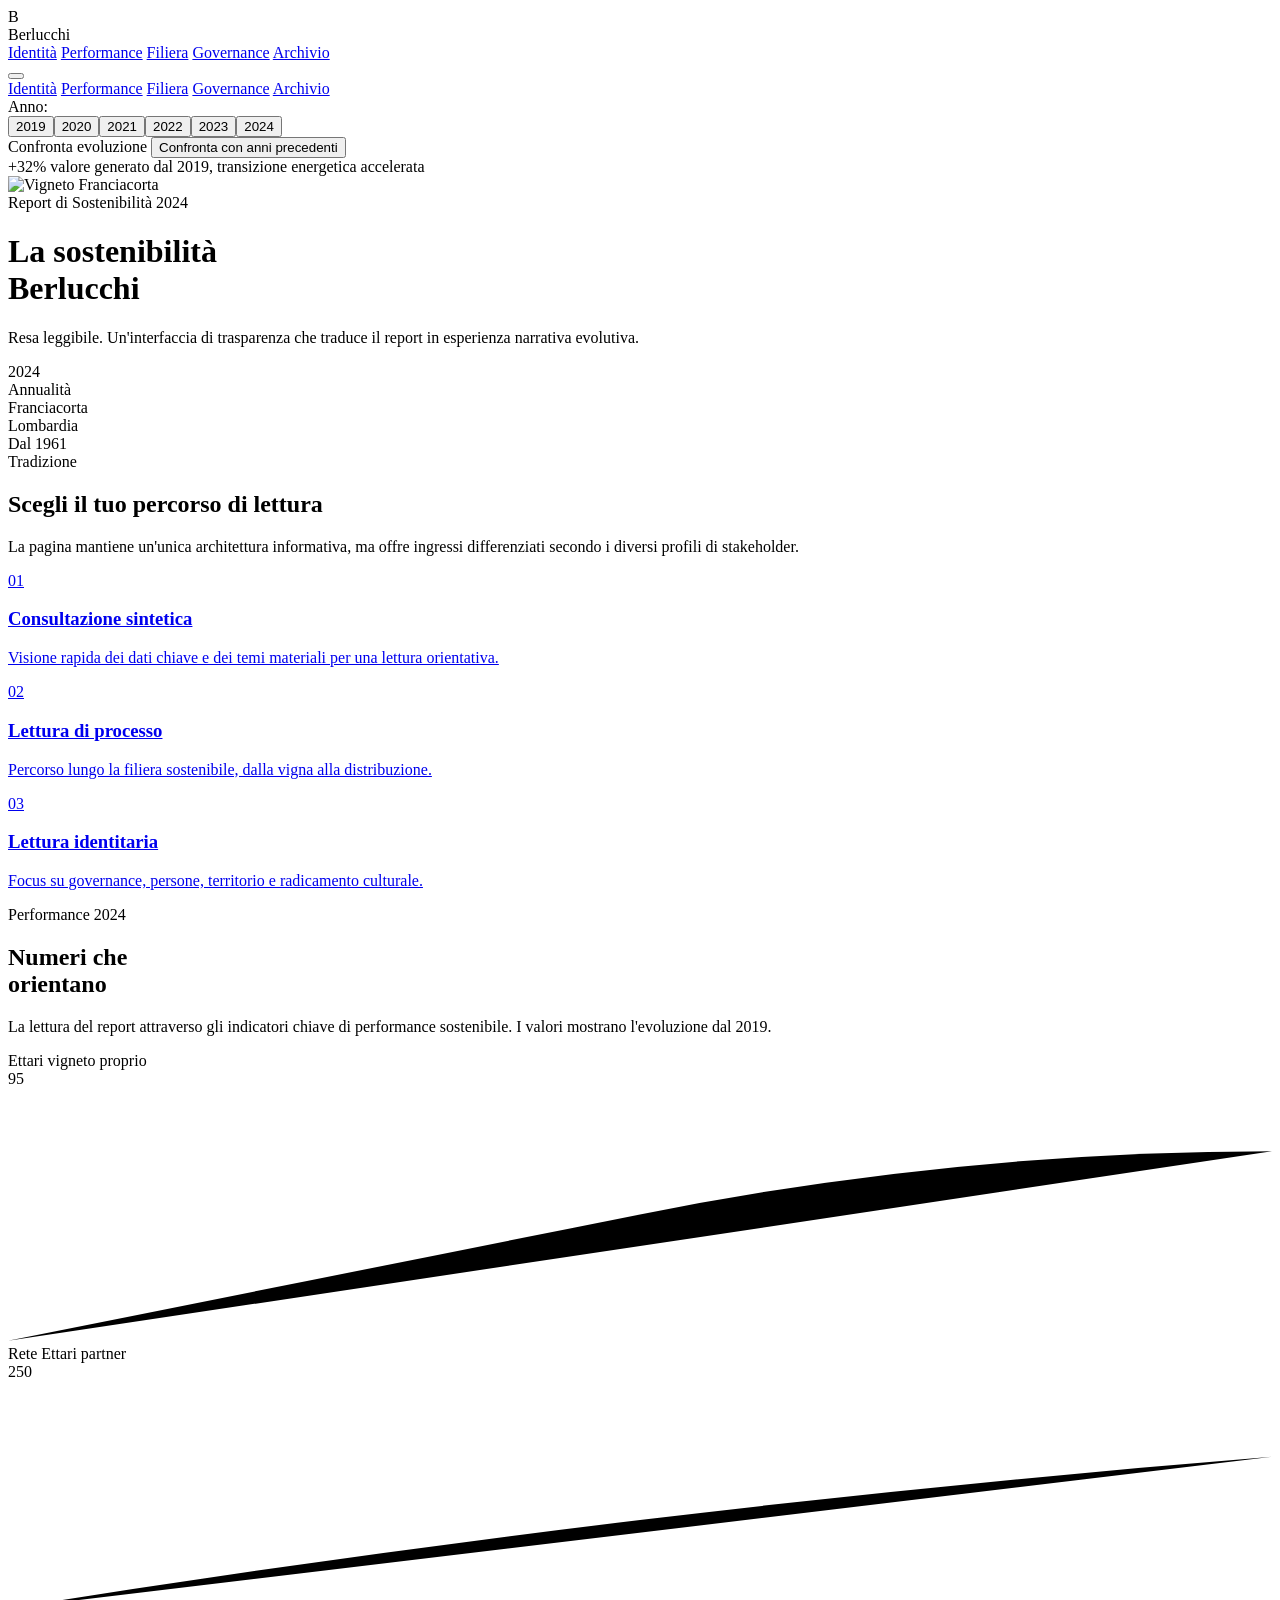
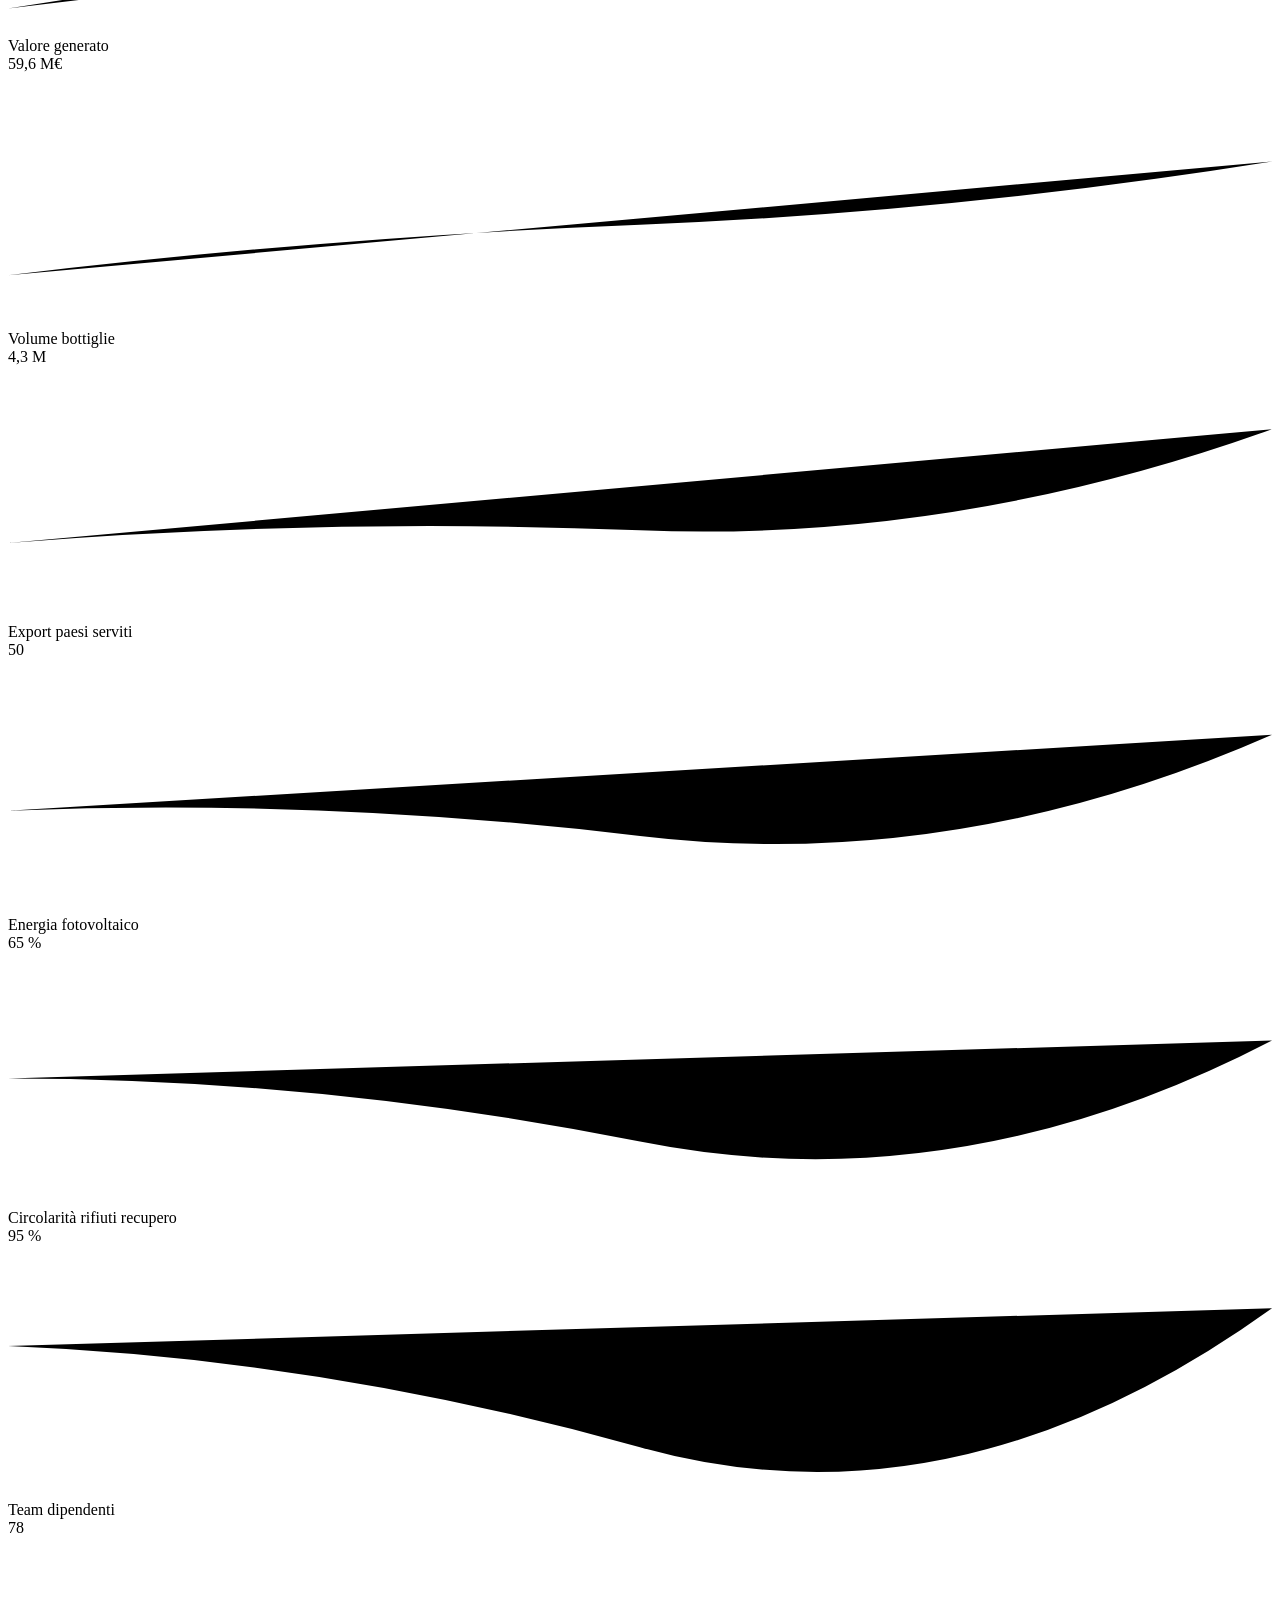
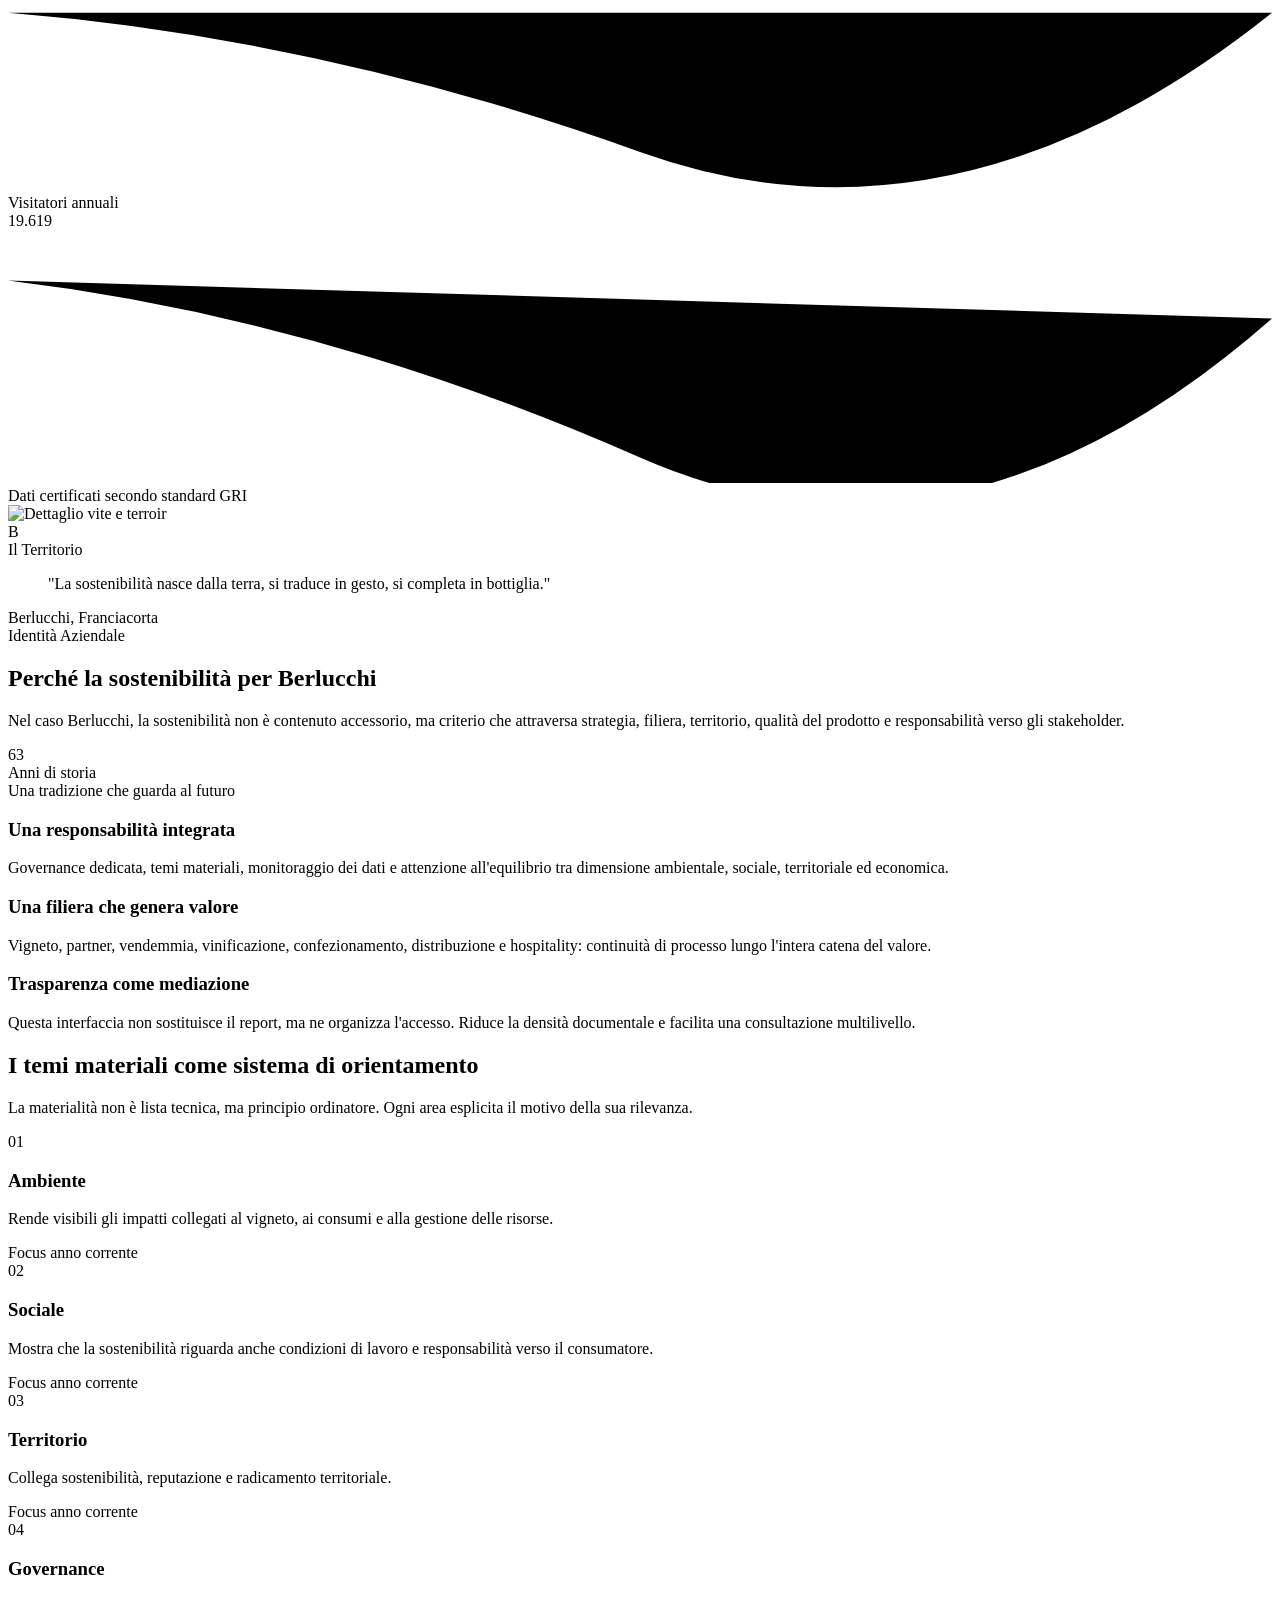
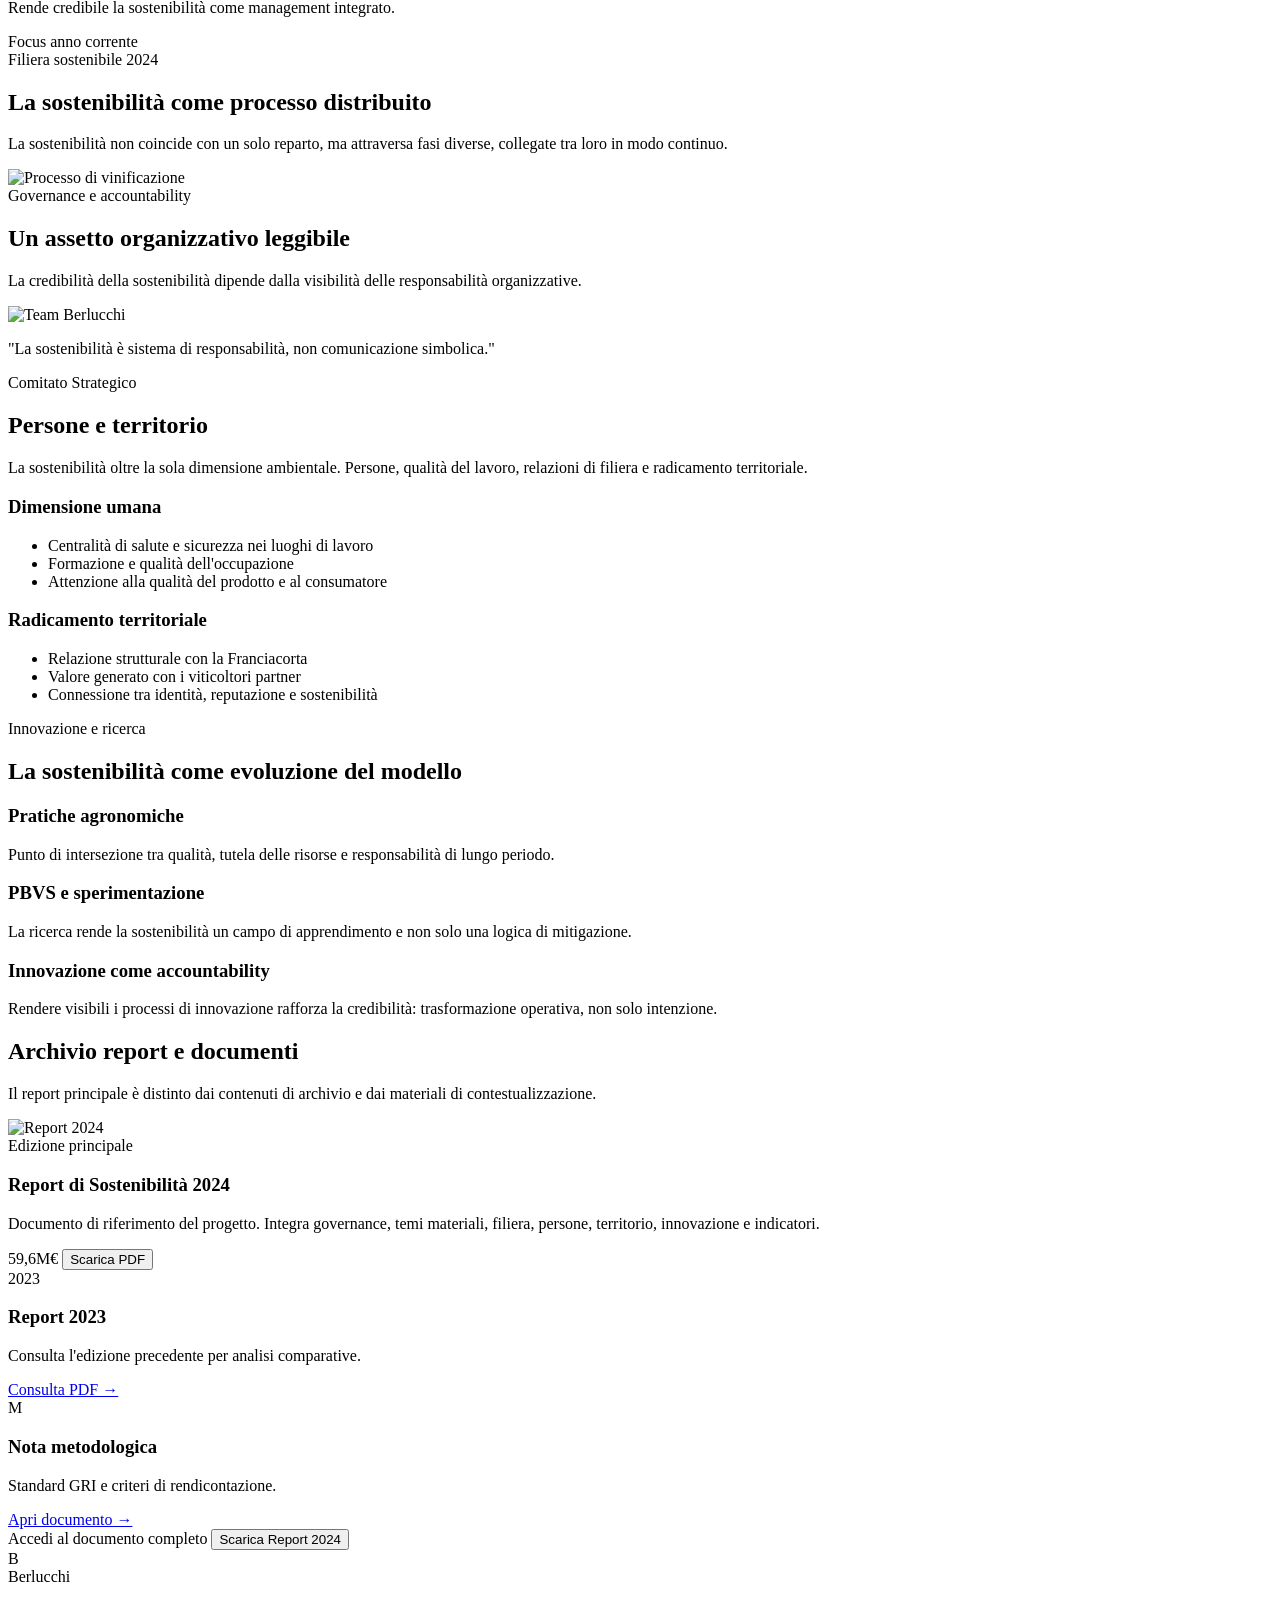
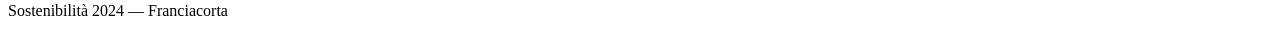
==== commit 0d7f9ac4: "Update index.html" ====
--- a/index.html
+++ b/index.html
@@ -1,1013 +1,464 @@
 <!DOCTYPE html>
-<html lang="it">
+<html lang="it" class="scroll-smooth">
 <head>
     <meta charset="UTF-8">
     <meta name="viewport" content="width=device-width, initial-scale=1.0">
-    <title>Sostenibilità Berlucchi | Report 2024</title>
-    
-    <!-- Tailwind CSS -->
+    <title>Berlucchi | Sustainability Intelligence 2019-2024</title>
     <script src="https://cdn.tailwindcss.com"></script>
-    
-    <!-- Google Fonts -->
+    <script src="https://unpkg.com/lucide@latest"></script>
     <link rel="preconnect" href="https://fonts.googleapis.com">
     <link rel="preconnect" href="https://fonts.gstatic.com" crossorigin>
-    <link href="https://fonts.googleapis.com/css2?family=Inter:wght@300;400;500;600&family=Playfair+Display:ital,wght@0,400;0,500;0,600;1,400&display=swap" rel="stylesheet">
-    
-    <!-- Lucide Icons -->
-    <script src="https://unpkg.com/lucide@latest"></script>
-    
+    <link href="https://fonts.googleapis.com/css2?family=Inter:wght@300;400;500;600&family=Playfair+Display:ital,wght@0,400;0,600;1,400&display=swap" rel="stylesheet">
     <link rel="stylesheet" href="style.css">
 </head>
-<body class="bg-cream text-charcoal antialiased overflow-x-hidden">
-
-    <!-- Atmospheric Noise Overlay -->
-    <div class="noise-overlay fixed inset-0 pointer-events-none z-50 opacity-[0.03]"></div>
+<body class="bg-stone-50 text-stone-900 font-sans antialiased selection:bg-amber-200 selection:text-amber-900">
 
     <!-- Navigation -->
-    <header id="main-nav" class="fixed top-0 left-0 right-0 z-40 transition-all duration-500 ease-[cubic-bezier(0.25,0.1,0.25,1)]">
-        <div class="nav-inner mx-auto px-6 lg:px-12 py-6 flex justify-between items-center transition-all duration-500">
-            <div class="logo flex items-center gap-3">
-                <div class="w-8 h-8 rounded-full bg-gold flex items-center justify-center">
-                    <span class="text-white font-serif text-xs font-medium">B</span>
-                </div>
-                <span class="font-serif text-lg tracking-wide text-white nav-text">Berlucchi</span>
-            </div>
-            
-            <!-- Desktop Navigation -->
-            <nav class="hidden md:flex items-center gap-8">
-                <a href="#identita" class="nav-link text-sm tracking-wide text-white/90 hover:text-white transition-colors relative group">
-                    Identità
-                    <span class="absolute -bottom-1 left-0 w-0 h-px bg-gold transition-all duration-300 group-hover:w-full"></span>
+    <nav class="fixed top-0 w-full z-50 bg-stone-50/90 backdrop-blur-md border-b border-stone-200 transition-all duration-500" id="navbar">
+        <div class="max-w-7xl mx-auto px-6 lg:px-8">
+            <div class="flex justify-between items-center h-20">
+                <div class="flex items-center gap-4">
+                    <div class="w-10 h-10 bg-red-950 rounded-full flex items-center justify-center text-stone-50 font-serif text-xl font-bold">B</div>
+                    <span class="font-serif text-2xl tracking-tight text-red-950">Berlucchi</span>
+                </div>
+                
+                <div class="hidden md:flex items-center gap-8 text-sm tracking-wide">
+                    <a href="#identita" class="text-stone-600 hover:text-red-900 transition-colors">Identità</a>
+                    <a href="#performance" class="text-stone-600 hover:text-red-900 transition-colors">Performance</a>
+                    <a href="#filiera" class="text-stone-600 hover:text-red-900 transition-colors">Filiera</a>
+                    <a href="#governance" class="text-stone-600 hover:text-red-900 transition-colors">Governance</a>
+                    <a href="#archivio" class="text-stone-600 hover:text-red-900 transition-colors">Archivio</a>
+                </div>
+
+                <button class="md:hidden" onclick="document.getElementById('mobile-menu').classList.toggle('hidden')">
+                    <i data-lucide="menu" class="w-6 h-6 text-stone-800"></i>
+                </button>
+            </div>
+        </div>
+        
+        <!-- Mobile Menu -->
+        <div id="mobile-menu" class="hidden md:hidden bg-stone-100 border-t border-stone-200">
+            <div class="px-6 py-4 space-y-3">
+                <a href="#identita" class="block text-stone-600 hover:text-red-900">Identità</a>
+                <a href="#performance" class="block text-stone-600 hover:text-red-900">Performance</a>
+                <a href="#filiera" class="block text-stone-600 hover:text-red-900">Filiera</a>
+                <a href="#governance" class="block text-stone-600 hover:text-red-900">Governance</a>
+                <a href="#archivio" class="block text-stone-600 hover:text-red-900">Archivio</a>
+            </div>
+        </div>
+    </nav>
+
+    <!-- Year Timeline Navigation -->
+    <div class="fixed top-20 w-full z-40 bg-stone-50/95 backdrop-blur-sm border-b border-stone-200 shadow-sm transition-transform duration-300" id="year-nav">
+        <div class="max-w-7xl mx-auto px-6 lg:px-8 py-4">
+            <div class="flex flex-col md:flex-row md:items-center justify-between gap-4">
+                <div class="flex items-center gap-4 overflow-x-auto pb-2 md:pb-0 no-scrollbar">
+                    <span class="text-xs font-medium text-stone-400 uppercase tracking-widest whitespace-nowrap">Anno:</span>
+                    <div class="flex gap-2" id="year-selector">
+                        <!-- Generated by JS -->
+                    </div>
+                </div>
+                
+                <div class="flex items-center gap-3">
+                    <span class="text-xs text-stone-500">Confronta evoluzione</span>
+                    <button id="compare-toggle" class="relative inline-flex h-6 w-11 items-center rounded-full bg-stone-300 transition-colors duration-300 focus:outline-none focus:ring-2 focus:ring-red-900 focus:ring-offset-2">
+                        <span class="sr-only">Confronta con anni precedenti</span>
+                        <span id="compare-toggle-knob" class="inline-block h-4 w-4 transform rounded-full bg-white transition duration-300 translate-x-1 shadow-sm"></span>
+                    </button>
+                </div>
+            </div>
+            
+            <!-- Dynamic Insight Banner -->
+            <div id="insight-banner" class="mt-3 flex items-center gap-2 text-sm text-amber-800 opacity-0 transition-opacity duration-500">
+                <i data-lucide="trending-up" class="w-4 h-4"></i>
+                <span id="insight-text" class="font-medium"></span>
+            </div>
+        </div>
+    </div>
+
+    <!-- Hero Section -->
+    <header class="relative min-h-screen flex items-center justify-center overflow-hidden pt-32">
+        <div class="absolute inset-0 z-0">
+            <img src="http://static.photos/vineyard/1200x630/88" alt="Vigneto Franciacorta" class="w-full h-full object-cover opacity-90">
+            <div class="absolute inset-0 bg-gradient-to-b from-stone-50/30 via-stone-900/20 to-stone-50/90"></div>
+        </div>
+        
+        <div class="relative z-10 max-w-5xl mx-auto px-6 text-center">
+            <div class="mb-6 inline-block">
+                <span class="px-4 py-2 rounded-full bg-white/80 backdrop-blur text-xs font-semibold tracking-widest text-red-900 uppercase border border-red-100 shadow-sm">
+                    Report di Sostenibilità <span id="hero-year">2024</span>
+                </span>
+            </div>
+            <h1 class="font-serif text-5xl md:text-7xl lg:text-8xl text-stone-900 mb-6 leading-tight tracking-tight">
+                La sostenibilità<br>
+                <span class="italic text-red-950">Berlucchi</span>
+            </h1>
+            <p class="text-lg md:text-xl text-stone-700 max-w-2xl mx-auto leading-relaxed font-light">
+                Resa leggibile. Un'interfaccia di trasparenza che traduce il report in esperienza narrativa evolutiva.
+            </p>
+            
+            <div class="mt-12 flex flex-wrap justify-center gap-8 text-sm tracking-wide">
+                <div class="text-center">
+                    <div class="font-serif text-2xl text-red-900" id="hero-annualita">2024</div>
+                    <div class="text-stone-500 uppercase text-xs mt-1">Annualità</div>
+                </div>
+                <div class="text-center">
+                    <div class="font-serif text-2xl text-red-900">Franciacorta</div>
+                    <div class="text-stone-500 uppercase text-xs mt-1">Lombardia</div>
+                </div>
+                <div class="text-center">
+                    <div class="font-serif text-2xl text-red-900">Dal 1961</div>
+                    <div class="text-stone-500 uppercase text-xs mt-1">Tradizione</div>
+                </div>
+            </div>
+        </div>
+        
+        <div class="absolute bottom-8 left-1/2 transform -translate-x-1/2 animate-bounce">
+            <i data-lucide="chevron-down" class="w-6 h-6 text-stone-400"></i>
+        </div>
+    </header>
+
+    <!-- Access Paths -->
+    <section class="py-20 bg-white">
+        <div class="max-w-7xl mx-auto px-6 lg:px-8">
+            <div class="mb-12">
+                <h2 class="font-serif text-3xl text-stone-900 mb-2">Scegli il tuo percorso di lettura</h2>
+                <p class="text-stone-600">La pagina mantiene un'unica architettura informativa, ma offre ingressi differenziati secondo i diversi profili di stakeholder.</p>
+            </div>
+            
+            <div class="grid md:grid-cols-3 gap-6">
+                <a href="#performance" class="group p-8 bg-stone-50 rounded-2xl border border-stone-200 hover:border-amber-300 hover:shadow-lg transition-all duration-300">
+                    <div class="text-amber-700 font-serif text-4xl mb-4 opacity-50 group-hover:opacity-100 transition-opacity">01</div>
+                    <h3 class="font-serif text-xl text-stone-900 mb-2 group-hover:text-red-900 transition-colors">Consultazione sintetica</h3>
+                    <p class="text-sm text-stone-600 leading-relaxed">Visione rapida dei dati chiave e dei temi materiali per una lettura orientativa.</p>
                 </a>
-                <a href="#dati" class="nav-link text-sm tracking-wide text-white/90 hover:text-white transition-colors relative group">
-                    Dati
-                    <span class="absolute -bottom-1 left-0 w-0 h-px bg-gold transition-all duration-300 group-hover:w-full"></span>
+                
+                <a href="#filiera" class="group p-8 bg-stone-50 rounded-2xl border border-stone-200 hover:border-amber-300 hover:shadow-lg transition-all duration-300">
+                    <div class="text-amber-700 font-serif text-4xl mb-4 opacity-50 group-hover:opacity-100 transition-opacity">02</div>
+                    <h3 class="font-serif text-xl text-stone-900 mb-2 group-hover:text-red-900 transition-colors">Lettura di processo</h3>
+                    <p class="text-sm text-stone-600 leading-relaxed">Percorso lungo la filiera sostenibile, dalla vigna alla distribuzione.</p>
                 </a>
-                <a href="#filiera" class="nav-link text-sm tracking-wide text-white/90 hover:text-white transition-colors relative group">
-                    Filiera
-                    <span class="absolute -bottom-1 left-0 w-0 h-px bg-gold transition-all duration-300 group-hover:w-full"></span>
+                
+                <a href="#identita" class="group p-8 bg-stone-50 rounded-2xl border border-stone-200 hover:border-amber-300 hover:shadow-lg transition-all duration-300">
+                    <div class="text-amber-700 font-serif text-4xl mb-4 opacity-50 group-hover:opacity-100 transition-opacity">03</div>
+                    <h3 class="font-serif text-xl text-stone-900 mb-2 group-hover:text-red-900 transition-colors">Lettura identitaria</h3>
+                    <p class="text-sm text-stone-600 leading-relaxed">Focus su governance, persone, territorio e radicamento culturale.</p>
                 </a>
-                <a href="#governance" class="nav-link text-sm tracking-wide text-white/90 hover:text-white transition-colors relative group">
-                    Governance
-                    <span class="absolute -bottom-1 left-0 w-0 h-px bg-gold transition-all duration-300 group-hover:w-full"></span>
-                </a>
-                <a href="#archivio" class="nav-link px-5 py-2 border border-white/30 rounded-full text-sm text-white hover:bg-white hover:text-green-dark transition-all duration-300">
-                    Report 2024
-                </a>
-            </nav>
-
-            <!-- Mobile Menu Button -->
-            <button id="mobile-menu-btn" class="md:hidden text-white p-2">
-                <i data-lucide="menu" class="w-6 h-6"></i>
-            </button>
-        </div>
+            </div>
+        </div>
+    </section>
+
+    <!-- Performance Section -->
+    <section id="performance" class="py-24 bg-stone-100 relative overflow-hidden">
+        <div class="absolute top-0 right-0 w-96 h-96 bg-amber-100 rounded-full blur-3xl opacity-30 -translate-y-1/2 translate-x-1/2"></div>
         
-        <!-- Scroll Progress Indicator -->
-        <div class="scroll-progress absolute bottom-0 left-0 h-[2px] bg-gold/50 w-0 transition-all duration-100"></div>
-    </header>
-
-    <!-- Mobile Menu Overlay -->
-    <div id="mobile-menu" class="fixed inset-0 bg-green-dark/95 z-50 opacity-0 pointer-events-none transition-opacity duration-500 flex flex-col items-center justify-center gap-8">
-        <button id="close-menu" class="absolute top-6 right-6 text-white p-2">
-            <i data-lucide="x" class="w-6 h-6"></i>
-        </button>
-        <a href="#identita" class="mobile-nav-link text-2xl font-serif text-white/90 hover:text-gold transition-colors">Identità</a>
-        <a href="#dati" class="mobile-nav-link text-2xl font-serif text-white/90 hover:text-gold transition-colors">Dati</a>
-        <a href="#filiera" class="mobile-nav-link text-2xl font-serif text-white/90 hover:text-gold transition-colors">Filiera</a>
-        <a href="#governance" class="mobile-nav-link text-2xl font-serif text-white/90 hover:text-gold transition-colors">Governance</a>
-        <a href="#archivio" class="mobile-nav-link text-2xl font-serif text-white/90 hover:text-gold transition-colors">Archivio</a>
-    </div>
-
-    <!-- Hero Section - Editorial Cover Quality -->
-    <section id="hero" class="relative min-h-screen flex items-end pb-24 overflow-hidden bg-green-dark">
-        <!-- Background Image with Editorial Treatment -->
-        <div class="hero-bg absolute inset-0">
-            <img src="http://static.photos/vineyard/1200x630/88" alt="Vigneto Franciacorta al tramonto" class="w-full h-full object-cover scale-105 hero-image-editorial">
-            <!-- Multi-layer atmospheric overlay -->
-            <div class="absolute inset-0 bg-gradient-to-t from-green-dark via-green-dark/40 to-transparent opacity-95"></div>
-            <div class="absolute inset-0 bg-gradient-to-br from-green-dark/70 via-transparent to-green-dark/30"></div>
-            <!-- Refined vignette for depth -->
-            <div class="absolute inset-0 bg-[radial-gradient(ellipse_at_center,transparent_0%,rgba(27,58,47,0.6)_70%,rgba(27,58,47,0.9)_100%)]"></div>
-            <!-- Warm color grade overlay -->
-            <div class="absolute inset-0 bg-[radial-gradient(circle_at_30%_50%,rgba(201,169,97,0.08),transparent_50%)]"></div>
-        </div>
-        
-        <!-- Decorative Gold Line -->
-        <div class="absolute top-0 left-1/2 -translate-x-1/2 w-px h-32 bg-gradient-to-b from-gold/50 to-transparent z-20"></div>
-        
-        <div class="relative z-10 w-full max-w-7xl mx-auto px-6 md:px-12">
-            <div class="grid md:grid-cols-12 gap-8 items-end">
-                <!-- Left Column - Main Title -->
-                <div class="md:col-span-8">
-                    <div class="reveal-element opacity-0 translate-y-8 transition-all duration-1000 ease-[cubic-bezier(0.25,0.1,0.25,1)]">
-                        <p class="text-gold/90 text-xs tracking-[0.3em] uppercase mb-6 font-medium flex items-center gap-3">
-                            <span class="w-8 h-px bg-gold/60"></span>
-                            Report di Sostenibilità 2024
-                        </p>
-                    </div>
-                    
-                    <div class="reveal-element opacity-0 translate-y-8 transition-all duration-1000 ease-[cubic-bezier(0.25,0.1,0.25,1)] delay-150">
-                        <h1 class="font-serif text-5xl md:text-7xl lg:text-8xl text-white leading-[0.9] mb-8">
-                            La sostenibilità<br>
-                            <span class="text-gold italic font-light">Berlucchi</span>
-                        </h1>
-                    </div>
-                    
-                    <div class="reveal-element opacity-0 translate-y-8 transition-all duration-1000 ease-[cubic-bezier(0.25,0.1,0.25,1)] delay-300">
-                        <p class="text-white/70 text-lg md:text-xl max-w-xl leading-relaxed font-light border-l-2 border-gold/40 pl-6">
-                            Resa leggibile. Un'interfaccia di trasparenza che traduce il report in esperienza narrativa.
-                        </p>
-                    </div>
-                </div>
-                
-                <!-- Right Column - Meta Info -->
-                <div class="md:col-span-4 md:text-right">
-                    <div class="reveal-element opacity-0 translate-y-8 transition-all duration-1000 ease-[cubic-bezier(0.25,0.1,0.25,1)] delay-500 space-y-4">
-                        <div class="md:border-r md:border-gold/30 md:pr-6">
-                            <div class="text-gold font-serif text-3xl mb-1">2024</div>
-                            <div class="text-white/50 text-xs tracking-wider uppercase">Annualità</div>
-                        </div>
-                        <div class="md:border-r md:border-gold/30 md:pr-6">
-                            <div class="text-white/80 font-serif text-lg">Franciacorta</div>
-                            <div class="text-white/50 text-xs tracking-wider uppercase">Lombardia</div>
-                        </div>
-                        <div class="md:border-r md:border-gold/30 md:pr-6">
-                            <div class="text-white/80 font-serif text-lg">Dal 1961</div>
-                            <div class="text-white/50 text-xs tracking-wider uppercase">Tradizione</div>
-                        </div>
-                    </div>
-                </div>
-            </div>
-        </div>
-
-        <!-- Scroll Indicator - Minimalist -->
-        <div class="absolute bottom-8 left-1/2 -translate-x-1/2 flex flex-col items-center gap-3 text-white/30">
-            <span class="text-[10px] tracking-[0.3em] uppercase">Scorri</span>
-            <div class="w-px h-12 bg-gradient-to-b from-gold/50 to-transparent"></div>
-        </div>
-    </section>
-
-    <!-- Stakeholder Paths - Enhanced with Editorial Layout -->
-    <section class="py-32 px-6 bg-cream relative overflow-hidden">
-        <!-- Subtle Background Texture -->
-        <div class="absolute inset-0 opacity-[0.02]" style="background-image: url('data:image/svg+xml,%3Csvg width=\'60\' height=\'60\' viewBox=\'0 0 60 60\' xmlns=\'http://www.w3.org/2000/svg\'%3E%3Cg fill=\'none\' fill-rule=\'evenodd\'%3E%3Cg fill=\'%231B3A2F\' fill-opacity=\'1\'%3E%3Cpath d=\'M36 34v-4h-2v4h-4v2h4v4h2v-4h4v-2h-4zm0-30V0h-2v4h-4v2h4v4h2V6h4V4h-4zM6 34v-4H4v4H0v2h4v4h2v-4h4v-2H6zM6 4V0H4v4H0v2h4v4h2V6h4V4H6z\'/%3E%3C/g%3E%3C/g%3E%3C/svg%3E');"></div>
-        
-        <div class="max-w-6xl mx-auto relative z-10">
-            <div class="grid md:grid-cols-12 gap-12 items-start mb-20">
-                <div class="md:col-span-5 reveal-element opacity-0 translate-y-8">
-                    <span class="text-gold text-xs tracking-[0.3em] uppercase font-medium mb-4 block">Accesso differenziato</span>
-                    <h2 class="font-serif text-4xl md:text-5xl text-green-dark leading-tight">Scegli il tuo percorso di lettura</h2>
-                </div>
-                <div class="md:col-span-6 md:col-start-7 reveal-element opacity-0 translate-y-8 delay-100">
-                    <p class="text-charcoal/60 text-lg leading-relaxed border-l border-gold/30 pl-6">
-                        La pagina mantiene un'unica architettura informativa, ma offre ingressi differenziati secondo i diversi profili di stakeholder.
-                    </p>
-                </div>
-            </div>
-            
-            <div class="grid md:grid-cols-3 gap-6">
-                <a href="#dati" class="reveal-element opacity-0 translate-y-8 path-card group relative bg-white p-10 border border-green-dark/10 hover:border-gold/40 transition-all duration-700 ease-[cubic-bezier(0.25,0.1,0.25,1)] hover:shadow-2xl hover:-translate-y-2">
-                    <div class="absolute top-0 right-0 w-32 h-32 bg-gold/5 rounded-full -mr-16 -mt-16 transition-all duration-700 group-hover:scale-150 group-hover:bg-gold/10"></div>
-                    <div class="relative z-10">
-                        <div class="w-14 h-14 rounded-full bg-green-dark/5 flex items-center justify-center mb-8 group-hover:bg-gold/10 transition-colors duration-500 border border-green-dark/10 group-hover:border-gold/30">
-                            <i data-lucide="eye" class="w-6 h-6 text-green-dark group-hover:text-gold transition-colors duration-500"></i>
-                        </div>
-                        <div class="flex items-center gap-2 mb-4">
-                            <span class="text-gold text-xs tracking-wider">01</span>
-                            <span class="w-8 h-px bg-gold/30"></span>
-                        </div>
-                        <h3 class="font-serif text-2xl text-green-dark mb-4 group-hover:text-green-dark/80 transition-colors">Consultazione sintetica</h3>
-                        <p class="text-sm text-charcoal/60 leading-relaxed">Visione rapida dei dati chiave e dei temi materiali per una lettura orientativa.</p>
-                    </div>
-                </a>
-                
-                <a href="#filiera" class="reveal-element opacity-0 translate-y-8 path-card group relative bg-white p-10 border border-green-dark/10 hover:border-gold/40 transition-all duration-700 ease-[cubic-bezier(0.25,0.1,0.25,1)] hover:shadow-2xl hover:-translate-y-2 delay-100">
-                    <div class="absolute top-0 right-0 w-32 h-32 bg-gold/5 rounded-full -mr-16 -mt-16 transition-all duration-700 group-hover:scale-150 group-hover:bg-gold/10"></div>
-                    <div class="relative z-10">
-                        <div class="w-14 h-14 rounded-full bg-green-dark/5 flex items-center justify-center mb-8 group-hover:bg-gold/10 transition-colors duration-500 border border-green-dark/10 group-hover:border-gold/30">
-                            <i data-lucide="git-branch" class="w-6 h-6 text-green-dark group-hover:text-gold transition-colors duration-500"></i>
-                        </div>
-                        <div class="flex items-center gap-2 mb-4">
-                            <span class="text-gold text-xs tracking-wider">02</span>
-                            <span class="w-8 h-px bg-gold/30"></span>
-                        </div>
-                        <h3 class="font-serif text-2xl text-green-dark mb-4 group-hover:text-green-dark/80 transition-colors">Lettura di processo</h3>
-                        <p class="text-sm text-charcoal/60 leading-relaxed">Percorso lungo la filiera sostenibile, dalla vigna alla distribuzione.</p>
-                    </div>
-                </a>
-                
-                <a href="#identita" class="reveal-element opacity-0 translate-y-8 path-card group relative bg-white p-10 border border-green-dark/10 hover:border-gold/40 transition-all duration-700 ease-[cubic-bezier(0.25,0.1,0.25,1)] hover:shadow-2xl hover:-translate-y-2 delay-200">
-                    <div class="absolute top-0 right-0 w-32 h-32 bg-gold/5 rounded-full -mr-16 -mt-16 transition-all duration-700 group-hover:scale-150 group-hover:bg-gold/10"></div>
-                    <div class="relative z-10">
-                        <div class="w-14 h-14 rounded-full bg-green-dark/5 flex items-center justify-center mb-8 group-hover:bg-gold/10 transition-colors duration-500 border border-green-dark/10 group-hover:border-gold/30">
-                            <i data-lucide="fingerprint" class="w-6 h-6 text-green-dark group-hover:text-gold transition-colors duration-500"></i>
-                        </div>
-                        <div class="flex items-center gap-2 mb-4">
-                            <span class="text-gold text-xs tracking-wider">03</span>
-                            <span class="w-8 h-px bg-gold/30"></span>
-                        </div>
-                        <h3 class="font-serif text-2xl text-green-dark mb-4 group-hover:text-green-dark/80 transition-colors">Lettura identitaria</h3>
-                        <p class="text-sm text-charcoal/60 leading-relaxed">Focus su governance, persone, territorio e radicamento culturale.</p>
-                    </div>
-                </a>
-            </div>
-            
-            <div class="reveal-element opacity-0 translate-y-8 mt-20 p-8 bg-green-dark/5 border-l-4 border-gold relative">
-                <div class="absolute -left-1 top-0 bottom-0 w-1 bg-gold"></div>
-                <div class="flex items-start gap-4">
-                    <i data-lucide="info" class="w-5 h-5 text-gold shrink-0 mt-0.5"></i>
-                    <p class="text-sm text-charcoal/70 leading-relaxed">
-                        <strong class="text-green-dark font-medium">Come leggere questi dati:</strong> I contenuti sintetizzano il Report di Sostenibilità 2024 di Berlucchi e ne facilitano la consultazione. Questa pagina privilegia chiarezza, orientamento e accessibilità, mentre il documento integrale resta il riferimento completo.
-                    </p>
-                </div>
-            </div>
-        </div>
-    </section>
-
-    <!-- Visual Break - Full Width Editorial Image -->
-    <section class="relative h-[60vh] min-h-[500px] overflow-hidden editorial-image-band">
-        <img src="http://static.photos/nature/1200x630/42" alt="Dettaglio vite e terroir" class="w-full h-full object-cover editorial-image-warm">
-        <div class="absolute inset-0 bg-gradient-to-r from-green-dark/85 via-green-dark/50 to-transparent"></div>
-        <div class="absolute inset-0 bg-gradient-to-t from-green-dark/60 via-transparent to-transparent"></div>
-        <div class="absolute inset-0 vignette-overlay"></div>
-        <div class="absolute inset-0 flex items-center">
-            <div class="max-w-6xl mx-auto px-6 md:px-12 w-full">
-                <div class="max-w-2xl reveal-element opacity-0 translate-y-8">
-                    <div class="flex items-center gap-4 mb-6">
-                        <span class="w-12 h-px bg-gold/60"></span>
-                        <span class="text-gold text-xs tracking-[0.3em] uppercase font-medium">Il Territorio</span>
-                    </div>
-                    <blockquote class="font-serif text-3xl md:text-5xl text-white leading-[1.1] italic mb-6">
+        <div class="max-w-7xl mx-auto px-6 lg:px-8 relative z-10">
+            <div class="flex flex-col md:flex-row md:items-end justify-between mb-16 gap-6">
+                <div>
+                    <span class="text-amber-700 text-sm font-medium tracking-widest uppercase mb-2 block">Performance <span id="perf-year">2024</span></span>
+                    <h2 class="font-serif text-4xl md:text-5xl text-stone-900">Numeri che<br>orientano</h2>
+                </div>
+                <p class="text-stone-600 max-w-md text-sm leading-relaxed">
+                    La lettura del report attraverso gli indicatori chiave di performance sostenibile. 
+                    <span id="compare-hint" class="hidden text-amber-700 font-medium">I valori mostrano l'evoluzione dal 2019.</span>
+                </p>
+            </div>
+
+            <!-- KPI Grid -->
+            <div class="grid grid-cols-1 md:grid-cols-2 lg:grid-cols-4 gap-6" id="kpi-grid">
+                <!-- KPIs generated by JS -->
+            </div>
+            
+            <div class="mt-8 flex items-center gap-2 text-xs text-stone-500">
+                <i data-lucide="check-circle" class="w-3 h-3"></i>
+                <span>Dati certificati secondo standard GRI</span>
+            </div>
+        </div>
+    </section>
+
+    <!-- Territorio Quote -->
+    <section class="py-24 bg-white">
+        <div class="max-w-5xl mx-auto px-6 lg:px-8">
+            <div class="grid md:grid-cols-2 gap-12 items-center">
+                <div class="relative">
+                    <img src="http://static.photos/nature/1200x630/42" alt="Dettaglio vite e terroir" class="rounded-2xl shadow-2xl">
+                    <div class="absolute -bottom-6 -right-6 w-24 h-24 bg-amber-100 rounded-full flex items-center justify-center">
+                        <span class="font-serif text-amber-800 text-2xl">B</span>
+                    </div>
+                </div>
+                <div>
+                    <span class="text-amber-700 text-sm font-medium tracking-widest uppercase mb-4 block">Il Territorio</span>
+                    <blockquote class="font-serif text-3xl md:text-4xl text-stone-900 leading-tight mb-8 italic">
                         "La sostenibilità nasce dalla terra, si traduce in gesto, si completa in bottiglia."
                     </blockquote>
-                    <p class="text-white/60 text-sm tracking-wide font-light">— Berlucchi, Franciacorta</p>
-                </div>
-            </div>
-        </div>
-    </section>
-
-    <!-- Identità Section - Editorial Layout -->
-    <section id="identita" class="py-32 px-6 bg-white relative">
-        <div class="max-w-6xl mx-auto">
-            <div class="grid md:grid-cols-12 gap-12 mb-20">
-                <div class="md:col-span-7 reveal-element opacity-0 translate-y-8">
-                    <span class="text-gold text-xs tracking-[0.3em] uppercase font-medium mb-6 block">Identità Aziendale</span>
-                    <h2 class="font-serif text-4xl md:text-6xl text-green-dark leading-[0.95] mb-8">Perché la sostenibilità per Berlucchi</h2>
-                    <p class="text-xl text-charcoal/70 leading-relaxed border-l-2 border-gold/40 pl-6">
+                    <div class="flex items-center gap-4">
+                        <div class="h-px bg-stone-300 flex-1"></div>
+                        <span class="text-stone-500 text-sm">Berlucchi, Franciacorta</span>
+                    </div>
+                </div>
+            </div>
+        </div>
+    </section>
+
+    <!-- Identità Section -->
+    <section id="identita" class="py-24 bg-stone-50">
+        <div class="max-w-7xl mx-auto px-6 lg:px-8">
+            <div class="grid lg:grid-cols-2 gap-16">
+                <div>
+                    <span class="text-amber-700 text-sm font-medium tracking-widest uppercase mb-2 block">Identità Aziendale</span>
+                    <h2 class="font-serif text-4xl text-stone-900 mb-6">Perché la sostenibilità per Berlucchi</h2>
+                    <p class="text-stone-600 leading-relaxed mb-8">
                         Nel caso Berlucchi, la sostenibilità non è contenuto accessorio, ma criterio che attraversa strategia, filiera, territorio, qualità del prodotto e responsabilità verso gli stakeholder.
                     </p>
-                </div>
-                <div class="md:col-span-4 md:col-start-9 reveal-element opacity-0 translate-y-8 delay-100">
-                    <div class="bg-cream p-8 border-t-4 border-gold">
-                        <div class="text-gold font-serif text-5xl mb-2">63</div>
-                        <div class="text-green-dark text-sm uppercase tracking-wider mb-4">Anni di storia</div>
-                        <p class="text-charcoal/60 text-sm leading-relaxed">Una tradizione che guarda al futuro attraverso l'innovazione sostenibile.</p>
-                    </div>
+                    
+                    <div class="flex items-center gap-6 mb-8">
+                        <div class="font-serif text-6xl text-red-900" id="years-history">63</div>
+                        <div class="text-stone-600 text-sm leading-relaxed">Anni di storia<br>Una tradizione che guarda al futuro</div>
+                    </div>
+                </div>
+                
+                <div class="space-y-6">
+                    <div class="p-6 bg-white rounded-xl border border-stone-200 shadow-sm hover:shadow-md transition-shadow">
+                        <h3 class="font-serif text-xl text-stone-900 mb-2">Una responsabilità integrata</h3>
+                        <p class="text-stone-600 text-sm leading-relaxed">Governance dedicata, temi materiali, monitoraggio dei dati e attenzione all'equilibrio tra dimensione ambientale, sociale, territoriale ed economica.</p>
+                    </div>
+                    <div class="p-6 bg-white rounded-xl border border-stone-200 shadow-sm hover:shadow-md transition-shadow">
+                        <h3 class="font-serif text-xl text-stone-900 mb-2">Una filiera che genera valore</h3>
+                        <p class="text-stone-600 text-sm leading-relaxed">Vigneto, partner, vendemmia, vinificazione, confezionamento, distribuzione e hospitality: continuità di processo lungo l'intera catena del valore.</p>
+                    </div>
+                    <div class="p-6 bg-white rounded-xl border border-stone-200 shadow-sm hover:shadow-md transition-shadow">
+                        <h3 class="font-serif text-xl text-stone-900 mb-2">Trasparenza come mediazione</h3>
+                        <p class="text-stone-600 text-sm leading-relaxed">Questa interfaccia non sostituisce il report, ma ne organizza l'accesso. Riduce la densità documentale e facilita una consultazione multilivello.</p>
+                    </div>
+                </div>
+            </div>
+        </div>
+    </section>
+
+    <!-- Materialità -->
+    <section class="py-24 bg-white">
+        <div class="max-w-7xl mx-auto px-6 lg:px-8">
+            <div class="text-center max-w-3xl mx-auto mb-16">
+                <h2 class="font-serif text-4xl text-stone-900 mb-4">I temi materiali come sistema di orientamento</h2>
+                <p class="text-stone-600">La materialità non è lista tecnica, ma principio ordinatore. Ogni area esplicita il motivo della sua rilevanza.</p>
+            </div>
+            
+            <div class="grid md:grid-cols-2 lg:grid-cols-4 gap-8" id="materialita-grid">
+                <!-- Content injected by JS based on year -->
+            </div>
+        </div>
+    </section>
+
+    <!-- Filiera Section -->
+    <section id="filiera" class="py-24 bg-stone-100">
+        <div class="max-w-7xl mx-auto px-6 lg:px-8">
+            <div class="mb-16">
+                <span class="text-amber-700 text-sm font-medium tracking-widest uppercase mb-2 block">Filiera sostenibile <span id="filiera-year">2024</span></span>
+                <h2 class="font-serif text-4xl md:text-5xl text-stone-900 mb-6">La sostenibilità come processo distribuito</h2>
+                <p class="text-stone-600 max-w-2xl">La sostenibilità non coincide con un solo reparto, ma attraversa fasi diverse, collegate tra loro in modo continuo.</p>
+            </div>
+            
+            <div class="relative">
+                <div class="grid lg:grid-cols-2 gap-12 items-start">
+                    <div class="sticky top-40">
+                        <img src="http://static.photos/wine/1024x576/42" alt="Processo di vinificazione" class="rounded-2xl shadow-xl w-full" id="filiera-image">
+                    </div>
+                    
+                    <div class="space-y-8" id="filiera-steps">
+                        <!-- Steps injected by JS -->
+                    </div>
+                </div>
+            </div>
+        </div>
+    </section>
+
+    <!-- Governance -->
+    <section id="governance" class="py-24 bg-white">
+        <div class="max-w-7xl mx-auto px-6 lg:px-8">
+            <div class="grid lg:grid-cols-2 gap-16 items-center">
+                <div>
+                    <span class="text-amber-700 text-sm font-medium tracking-widest uppercase mb-2 block">Governance e accountability</span>
+                    <h2 class="font-serif text-4xl text-stone-900 mb-6">Un assetto organizzativo leggibile</h2>
+                    <p class="text-stone-600 leading-relaxed mb-8">La credibilità della sostenibilità dipende dalla visibilità delle responsabilità organizzative.</p>
+                    
+                    <div class="space-y-6" id="governance-content">
+                        <!-- Governance levels injected by JS -->
+                    </div>
+                </div>
+                
+                <div class="relative">
+                    <img src="http://static.photos/people/1024x576/77" alt="Team Berlucchi" class="rounded-2xl shadow-2xl">
+                    <div class="absolute -bottom-4 -left-4 bg-white p-6 rounded-xl shadow-lg max-w-xs border border-stone-100">
+                        <p class="font-serif text-stone-900 text-lg italic mb-2">"La sostenibilità è sistema di responsabilità, non comunicazione simbolica."</p>
+                        <div class="text-xs text-stone-500 uppercase tracking-wider">Comitato Strategico</div>
+                    </div>
+                </div>
+            </div>
+        </div>
+    </section>
+
+    <!-- Persone e Territorio -->
+    <section class="py-24 bg-stone-50">
+        <div class="max-w-7xl mx-auto px-6 lg:px-8">
+            <div class="text-center max-w-3xl mx-auto mb-16">
+                <h2 class="font-serif text-4xl text-stone-900 mb-4">Persone e territorio</h2>
+                <p class="text-stone-600">La sostenibilità oltre la sola dimensione ambientale. Persone, qualità del lavoro, relazioni di filiera e radicamento territoriale.</p>
+            </div>
+            
+            <div class="grid md:grid-cols-2 gap-12">
+                <div class="bg-white p-8 rounded-2xl border border-stone-200">
+                    <h3 class="font-serif text-2xl text-stone-900 mb-6 flex items-center gap-3">
+                        <i data-lucide="users" class="w-6 h-6 text-amber-700"></i>
+                        Dimensione umana
+                    </h3>
+                    <ul class="space-y-4 text-stone-600">
+                        <li class="flex items-start gap-3">
+                            <span class="w-1.5 h-1.5 rounded-full bg-amber-700 mt-2 flex-shrink-0"></span>
+                            <span>Centralità di salute e sicurezza nei luoghi di lavoro</span>
+                        </li>
+                        <li class="flex items-start gap-3">
+                            <span class="w-1.5 h-1.5 rounded-full bg-amber-700 mt-2 flex-shrink-0"></span>
+                            <span>Formazione e qualità dell'occupazione</span>
+                        </li>
+                        <li class="flex items-start gap-3">
+                            <span class="w-1.5 h-1.5 rounded-full bg-amber-700 mt-2 flex-shrink-0"></span>
+                            <span>Attenzione alla qualità del prodotto e al consumatore</span>
+                        </li>
+                    </ul>
+                </div>
+                
+                <div class="bg-white p-8 rounded-2xl border border-stone-200">
+                    <h3 class="font-serif text-2xl text-stone-900 mb-6 flex items-center gap-3">
+                        <i data-lucide="map-pin" class="w-6 h-6 text-amber-700"></i>
+                        Radicamento territoriale
+                    </h3>
+                    <ul class="space-y-4 text-stone-600">
+                        <li class="flex items-start gap-3">
+                            <span class="w-1.5 h-1.5 rounded-full bg-amber-700 mt-2 flex-shrink-0"></span>
+                            <span>Relazione strutturale con la Franciacorta</span>
+                        </li>
+                        <li class="flex items-start gap-3">
+                            <span class="w-1.5 h-1.5 rounded-full bg-amber-700 mt-2 flex-shrink-0"></span>
+                            <span>Valore generato con i viticoltori partner</span>
+                        </li>
+                        <li class="flex items-start gap-3">
+                            <span class="w-1.5 h-1.5 rounded-full bg-amber-700 mt-2 flex-shrink-0"></span>
+                            <span>Connessione tra identità, reputazione e sostenibilità</span>
+                        </li>
+                    </ul>
+                </div>
+            </div>
+        </div>
+    </section>
+
+    <!-- Innovazione -->
+    <section class="py-24 bg-white border-b border-stone-200">
+        <div class="max-w-7xl mx-auto px-6 lg:px-8">
+            <div class="grid lg:grid-cols-3 gap-12">
+                <div class="lg:col-span-1">
+                    <span class="text-amber-700 text-sm font-medium tracking-widest uppercase mb-2 block">Innovazione e ricerca</span>
+                    <h2 class="font-serif text-4xl text-stone-900">La sostenibilità come evoluzione del modello</h2>
+                </div>
+                
+                <div class="lg:col-span-2 grid md:grid-cols-3 gap-8">
+                    <div>
+                        <h3 class="font-serif text-xl text-stone-900 mb-3">Pratiche agronomiche</h3>
+                        <p class="text-stone-600 text-sm leading-relaxed">Punto di intersezione tra qualità, tutela delle risorse e responsabilità di lungo periodo.</p>
+                    </div>
+                    <div>
+                        <h3 class="font-serif text-xl text-stone-900 mb-3">PBVS e sperimentazione</h3>
+                        <p class="text-stone-600 text-sm leading-relaxed">La ricerca rende la sostenibilità un campo di apprendimento e non solo una logica di mitigazione.</p>
+                    </div>
+                    <div>
+                        <h3 class="font-serif text-xl text-stone-900 mb-3">Innovazione come accountability</h3>
+                        <p class="text-stone-600 text-sm leading-relaxed">Rendere visibili i processi di innovazione rafforza la credibilità: trasformazione operativa, non solo intenzione.</p>
+                    </div>
+                </div>
+            </div>
+        </div>
+    </section>
+
+    <!-- Archivio -->
+    <section id="archivio" class="py-24 bg-stone-50">
+        <div class="max-w-7xl mx-auto px-6 lg:px-8">
+            <div class="grid lg:grid-cols-2 gap-12 items-center mb-16">
+                <div>
+                    <h2 class="font-serif text-4xl text-stone-900 mb-4">Archivio report e documenti</h2>
+                    <p class="text-stone-600">Il report principale è distinto dai contenuti di archivio e dai materiali di contestualizzazione.</p>
                 </div>
             </div>
             
             <div class="grid md:grid-cols-3 gap-8">
-                <div class="reveal-element opacity-0 translate-y-8 group p-8 border-t border-green-dark/20 hover:border-gold transition-colors duration-500">
-                    <div class="w-12 h-12 rounded-full bg-green-dark/5 flex items-center justify-center mb-6 group-hover:bg-gold/10 transition-colors duration-500">
-                        <i data-lucide="shield-check" class="w-5 h-5 text-green-dark/60 group-hover:text-gold transition-colors duration-500"></i>
-                    </div>
-                    <h3 class="font-serif text-2xl text-green-dark mb-4">Una responsabilità integrata</h3>
-                    <p class="text-charcoal/60 leading-relaxed text-sm">Governance dedicata, temi materiali, monitoraggio dei dati e attenzione all'equilibrio tra dimensione ambientale, sociale, territoriale ed economica.</p>
-                </div>
-                
-                <div class="reveal-element opacity-0 translate-y-8 delay-100 group p-8 border-t border-green-dark/20 hover:border-gold transition-colors duration-500">
-                    <div class="w-12 h-12 rounded-full bg-green-dark/5 flex items-center justify-center mb-6 group-hover:bg-gold/10 transition-colors duration-500">
-                        <i data-lucide="link" class="w-5 h-5 text-green-dark/60 group-hover:text-gold transition-colors duration-500"></i>
-                    </div>
-                    <h3 class="font-serif text-2xl text-green-dark mb-4">Una filiera che genera valore</h3>
-                    <p class="text-charcoal/60 leading-relaxed text-sm">Vigneto, partner, vendemmia, vinificazione, confezionamento, distribuzione e hospitality: continuità di processo lungo l'intera catena del valore.</p>
-                </div>
-                
-                <div class="reveal-element opacity-0 translate-y-8 delay-200 group p-8 border-t border-green-dark/20 hover:border-gold transition-colors duration-500">
-                    <div class="w-12 h-12 rounded-full bg-green-dark/5 flex items-center justify-center mb-6 group-hover:bg-gold/10 transition-colors duration-500">
-                        <i data-lucide="scan-eye" class="w-5 h-5 text-green-dark/60 group-hover:text-gold transition-colors duration-500"></i>
-                    </div>
-                    <h3 class="font-serif text-2xl text-green-dark mb-4">Trasparenza come mediazione</h3>
-                    <p class="text-charcoal/60 leading-relaxed text-sm">Questa interfaccia non sostituisce il report, ma ne organizza l'accesso. Riduce la densità documentale e facilita una consultazione multilivello.</p>
-                </div>
-            </div>
-        </div>
-    </section>
-
-    <!-- KPI Section - Enhanced Visual Sophistication -->
-    <section id="dati" class="py-32 px-6 bg-green-dark text-white relative overflow-hidden">
-        <!-- Layered Background Effects -->
-        <div class="absolute inset-0 opacity-20">
-            <div class="absolute inset-0 bg-[radial-gradient(circle_at_20%_50%,_rgba(201,169,97,0.15),transparent_50%)]"></div>
-            <div class="absolute inset-0 bg-[radial-gradient(circle_at_80%_80%,_rgba(45,90,72,0.3),transparent_50%)]"></div>
-        </div>
-        <!-- Subtle Grid Pattern -->
-        <div class="absolute inset-0 opacity-[0.03]" style="background-image: linear-gradient(rgba(255,255,255,0.1) 1px, transparent 1px), linear-gradient(90deg, rgba(255,255,255,0.1) 1px, transparent 1px); background-size: 100px 100px;"></div>
-        
-        <div class="max-w-6xl mx-auto relative z-10">
-            <div class="grid md:grid-cols-2 gap-12 items-end mb-20">
-                <div class="reveal-element opacity-0 translate-y-8">
-                    <span class="text-gold text-xs tracking-[0.3em] uppercase font-medium mb-4 block">Performance 2024</span>
-                    <h2 class="font-serif text-4xl md:text-6xl leading-[0.9]">Numeri che<br><span class="text-gold italic">orientano</span></h2>
-                </div>
-                <div class="reveal-element opacity-0 translate-y-8 delay-100">
-                    <p class="text-white/50 italic font-serif text-xl border-l-2 border-gold/40 pl-6">
-                        La lettura del report attraverso gli indicatori chiave di performance sostenibile.
-                    </p>
-                </div>
-            </div>
-            
-            <div class="grid grid-cols-2 md:grid-cols-4 gap-6 mb-16">
-                <!-- KPI Cards - Enhanced -->
-                <div class="kpi-card reveal-element opacity-0 translate-y-8 group relative p-8 bg-white/5 backdrop-blur-sm border border-white/10 hover:border-gold/50 transition-all duration-500 ease-[cubic-bezier(0.25,0.1,0.25,1)] hover:-translate-y-2">
-                    <div class="flex items-center justify-between mb-4">
-                        <i data-lucide="map" class="w-5 h-5 text-gold/60"></i>
-                        <span class="text-white/30 text-[10px] tracking-widest uppercase">Ettari</span>
-                    </div>
-                    <div class="kpi-value font-serif text-5xl text-gold mb-2" data-target="115">0</div>
-                    <div class="text-xs text-white/60 uppercase tracking-wider mb-3">vigneto proprio</div>
-                    <p class="text-xs text-white/30 leading-relaxed">Base agricola diretta del modello produttivo.</p>
-                    <div class="absolute bottom-0 left-0 w-0 h-0.5 bg-gold transition-all duration-700 group-hover:w-full"></div>
-                </div>
-                
-                <div class="kpi-card reveal-element opacity-0 translate-y-8 delay-100 group relative p-8 bg-white/5 backdrop-blur-sm border border-white/10 hover:border-gold/50 transition-all duration-500 ease-[cubic-bezier(0.25,0.1,0.25,1)] hover:-translate-y-2">
-                    <div class="flex items-center justify-between mb-4">
-                        <i data-lucide="users" class="w-5 h-5 text-gold/60"></i>
-                        <span class="text-white/30 text-[10px] tracking-widest uppercase">Rete</span>
-                    </div>
-                    <div class="kpi-value font-serif text-5xl text-gold mb-2" data-target="450">0</div>
-                    <div class="text-xs text-white/60 uppercase tracking-wider mb-3">ettari partner</div>
-                    <p class="text-xs text-white/30 leading-relaxed">Estensione della filiera viticola collegata.</p>
-                    <div class="absolute bottom-0 left-0 w-0 h-0.5 bg-gold transition-all duration-700 group-hover:w-full"></div>
-                </div>
-                
-                <div class="kpi-card reveal-element opacity-0 translate-y-8 delay-200 group relative p-8 bg-white/5 backdrop-blur-sm border border-gold/30 hover:border-gold/60 transition-all duration-500 ease-[cubic-bezier(0.25,0.1,0.25,1)] hover:-translate-y-2">
-                    <div class="flex items-center justify-between mb-4">
-                        <i data-lucide="trending-up" class="w-5 h-5 text-gold"></i>
-                        <span class="text-gold text-[10px] tracking-widest uppercase">Valore</span>
-                    </div>
-                    <div class="kpi-value font-serif text-5xl text-gold mb-2" data-target="59.6" data-suffix="M€" data-decimals="1">0</div>
-                    <div class="text-xs text-white/60 uppercase tracking-wider mb-3">generato</div>
-                    <p class="text-xs text-white/30 leading-relaxed">Distribuito agli stakeholder.</p>
-                    <div class="absolute top-0 right-0 w-32 h-32 bg-gold/10 rounded-full blur-3xl -mr-16 -mt-16 animate-pulse-slow"></div>
-                    <div class="absolute bottom-0 left-0 w-0 h-0.5 bg-gold transition-all duration-700 group-hover:w-full"></div>
-                </div>
-                
-                <div class="kpi-card reveal-element opacity-0 translate-y-8 delay-300 group relative p-8 bg-white/5 backdrop-blur-sm border border-white/10 hover:border-gold/50 transition-all duration-500 ease-[cubic-bezier(0.25,0.1,0.25,1)] hover:-translate-y-2">
-                    <div class="flex items-center justify-between mb-4">
-                        <i data-lucide="wine" class="w-5 h-5 text-gold/60"></i>
-                        <span class="text-white/30 text-[10px] tracking-widest uppercase">Volume</span>
-                    </div>
-                    <div class="kpi-value font-serif text-5xl text-gold mb-2" data-target="4" data-suffix="M">0</div>
-                    <div class="text-xs text-white/60 uppercase tracking-wider mb-3">bottiglie</div>
-                    <p class="text-xs text-white/30 leading-relaxed">Volume produttivo annuale.</p>
-                    <div class="absolute bottom-0 left-0 w-0 h-0.5 bg-gold transition-all duration-700 group-hover:w-full"></div>
-                </div>
-                
-                <div class="kpi-card reveal-element opacity-0 translate-y-8 group relative p-8 bg-white/5 backdrop-blur-sm border border-white/10 hover:border-gold/50 transition-all duration-500 ease-[cubic-bezier(0.25,0.1,0.25,1)] hover:-translate-y-2">
-                    <div class="flex items-center justify-between mb-4">
-                        <i data-lucide="globe" class="w-5 h-5 text-gold/60"></i>
-                        <span class="text-white/30 text-[10px] tracking-widest uppercase">Export</span>
-                    </div>
-                    <div class="kpi-value font-serif text-5xl text-gold mb-2" data-target="44">0</div>
-                    <div class="text-xs text-white/60 uppercase tracking-wider mb-3">paesi serviti</div>
-                    <p class="text-xs text-white/30 leading-relaxed">Presenza internazionale.</p>
-                    <div class="absolute bottom-0 left-0 w-0 h-0.5 bg-gold transition-all duration-700 group-hover:w-full"></div>
-                </div>
-                
-                <div class="kpi-card reveal-element opacity-0 translate-y-8 delay-100 group relative p-8 bg-white/5 backdrop-blur-sm border border-white/10 hover:border-gold/50 transition-all duration-500 ease-[cubic-bezier(0.25,0.1,0.25,1)] hover:-translate-y-2">
-                    <div class="flex items-center justify-between mb-4">
-                        <i data-lucide="sun" class="w-5 h-5 text-gold/60"></i>
-                        <span class="text-white/30 text-[10px] tracking-widest uppercase">Energia</span>
-                    </div>
-                    <div class="kpi-value font-serif text-5xl text-gold mb-2" data-target="29" data-suffix="%">0</div>
-                    <div class="text-xs text-white/60 uppercase tracking-wider mb-3">fotovoltaico</div>
-                    <p class="text-xs text-white/30 leading-relaxed">Transizione energetica.</p>
-                    <div class="absolute bottom-0 left-0 w-0 h-0.5 bg-gold transition-all duration-700 group-hover:w-full"></div>
-                </div>
-                
-                <div class="kpi-card reveal-element opacity-0 translate-y-8 delay-200 group relative p-8 bg-white/5 backdrop-blur-sm border border-white/10 hover:border-gold/50 transition-all duration-500 ease-[cubic-bezier(0.25,0.1,0.25,1)] hover:-translate-y-2">
-                    <div class="flex items-center justify-between mb-4">
-                        <i data-lucide="recycle" class="w-5 h-5 text-gold/60"></i>
-                        <span class="text-white/30 text-[10px] tracking-widest uppercase">Circolarità</span>
-                    </div>
-                    <div class="kpi-value font-serif text-5xl text-gold mb-2" data-target="88" data-suffix="%">0</div>
-                    <div class="text-xs text-white/60 uppercase tracking-wider mb-3">rifiuti recupero</div>
-                    <p class="text-xs text-white/30 leading-relaxed">Indicatore di circolarità.</p>
-                    <div class="absolute bottom-0 left-0 w-0 h-0.5 bg-gold transition-all duration-700 group-hover:w-full"></div>
-                </div>
-                
-                <div class="kpi-card reveal-element opacity-0 translate-y-8 delay-300 group relative p-8 bg-white/5 backdrop-blur-sm border border-white/10 hover:border-gold/50 transition-all duration-500 ease-[cubic-bezier(0.25,0.1,0.25,1)] hover:-translate-y-2">
-                    <div class="flex items-center justify-between mb-4">
-                        <i data-lucide="briefcase" class="w-5 h-5 text-gold/60"></i>
-                        <span class="text-white/30 text-[10px] tracking-widest uppercase">Team</span>
-                    </div>
-                    <div class="kpi-value font-serif text-5xl text-gold mb-2" data-target="123">0</div>
-                    <div class="text-xs text-white/60 uppercase tracking-wider mb-3">dipendenti</div>
-                    <p class="text-xs text-white/30 leading-relaxed">Dimensione organizzativa.</p>
-                    <div class="absolute bottom-0 left-0 w-0 h-0.5 bg-gold transition-all duration-700 group-hover:w-full"></div>
-                </div>
-            </div>
-            
-            <div class="reveal-element opacity-0 translate-y-8 border-t border-white/10 pt-12">
-                <div class="grid md:grid-cols-2 gap-12 items-center">
-                    <div class="flex items-center gap-8">
-                        <div class="w-24 h-24 rounded-full border border-gold/30 flex items-center justify-center bg-gold/5">
-                            <span class="font-serif text-3xl text-gold">19.619</span>
+                <div class="bg-white rounded-2xl overflow-hidden border border-stone-200 shadow-sm hover:shadow-lg transition-shadow group">
+                    <div class="h-48 bg-stone-200 relative overflow-hidden">
+                        <img src="http://static.photos/workspace/640x480/88" alt="Report 2024" class="w-full h-full object-cover group-hover:scale-105 transition-transform duration-500">
+                        <div class="absolute top-4 left-4 bg-red-900 text-white text-xs font-bold px-3 py-1 rounded-full">Edizione principale</div>
+                    </div>
+                    <div class="p-6">
+                        <h3 class="font-serif text-xl text-stone-900 mb-2">Report di Sostenibilità <span class="current-year-label">2024</span></h3>
+                        <p class="text-stone-600 text-sm mb-4">Documento di riferimento del progetto. Integra governance, temi materiali, filiera, persone, territorio, innovazione e indicatori.</p>
+                        <div class="flex items-center justify-between">
+                            <span class="font-serif text-2xl text-amber-700">59,6M€</span>
+                            <button class="flex items-center gap-2 text-red-900 text-sm font-medium hover:gap-3 transition-all">
+                                Scarica PDF <i data-lucide="arrow-right" class="w-4 h-4"></i>
+                            </button>
                         </div>
-                        <div>
-                            <div class="text-white/80 text-sm uppercase tracking-wider mb-1">Visitatori annuali</div>
-                            <p class="text-white/40 text-sm">Rilevanza dell'hospitality e del paesaggio</p>
-                        </div>
-                    </div>
-                    <div class="text-right">
-                        <div class="inline-flex items-center gap-4 px-8 py-4 border border-gold/30 bg-gold/5">
-                            <i data-lucide="sparkles" class="w-5 h-5 text-gold"></i>
-                            <span class="text-white/80 text-sm tracking-wider">Dati certificati secondo standard GRI</span>
-                        </div>
-                    </div>
-                </div>
-            </div>
-        </div>
-    </section>
-
-    <!-- Materialità Section - Editorial Layout with Icons -->
-    <section class="py-32 px-6 bg-cream relative">
-        <div class="max-w-6xl mx-auto">
-            <div class="grid md:grid-cols-12 gap-12 mb-20">
-                <div class="md:col-span-8 reveal-element opacity-0 translate-y-8">
-                    <span class="text-gold text-xs tracking-[0.3em] uppercase font-medium mb-4 block">Materialità</span>
-                    <h2 class="font-serif text-4xl md:text-5xl text-green-dark leading-tight mb-6">I temi materiali come sistema di orientamento</h2>
-                    <p class="text-charcoal/60 text-lg max-w-2xl leading-relaxed">La materialità non è lista tecnica, ma principio ordinatore. Ogni area esplicita il motivo della sua rilevanza.</p>
-                </div>
-                <div class="md:col-span-4 reveal-element opacity-0 translate-y-8 delay-100 flex items-end">
-                    <div class="w-full h-px bg-gradient-to-r from-gold/50 to-transparent"></div>
-                </div>
-            </div>
-            
-            <div class="grid md:grid-cols-2 gap-6">
-                <!-- Ambiente -->
-                <div class="reveal-element opacity-0 translate-y-8 material-card group relative bg-white p-10 border border-green-dark/10 hover:border-gold/30 transition-all duration-700">
-                    <div class="absolute top-0 left-0 w-1 h-full bg-green-dark group-hover:bg-gold transition-colors duration-500"></div>
-                    <div class="flex justify-between items-start mb-8">
-                        <div class="w-16 h-16 rounded-full bg-green-dark/5 flex items-center justify-center group-hover:bg-gold/10 transition-colors duration-500 border border-green-dark/10">
-                            <i data-lucide="leaf" class="w-7 h-7 text-green-dark/60 group-hover:text-gold transition-colors duration-500"></i>
-                        </div>
-                        <span class="text-gold/40 font-serif text-4xl">01</span>
-                    </div>
-                    <h3 class="font-serif text-3xl text-green-dark mb-6">Ambiente</h3>
-                    <div class="space-y-6">
-                        <div>
-                            <span class="text-gold text-xs uppercase tracking-wider font-medium block mb-2">Perché è rilevante</span>
-                            <p class="text-charcoal/60 leading-relaxed text-sm">Rende visibili gli impatti collegati al vigneto, ai consumi e alla gestione delle risorse.</p>
-                        </div>
-                        <div class="pt-4 border-t border-green-dark/10">
-                            <span class="text-green-dark/50 text-xs uppercase tracking-wider font-medium block mb-2">Dove si manifesta</span>
-                            <p class="text-charcoal/50 text-sm leading-relaxed">Nei KPI ambientali, nella filiera sostenibile, nelle pratiche agronomiche e nell'innovazione.</p>
-                        </div>
-                    </div>
-                </div>
-                
-                <!-- Sociale -->
-                <div class="reveal-element opacity-0 translate-y-8 delay-100 material-card group relative bg-white p-10 border border-green-dark/10 hover:border-gold/30 transition-all duration-700">
-                    <div class="absolute top-0 left-0 w-1 h-full bg-green-dark group-hover:bg-gold transition-colors duration-500"></div>
-                    <div class="flex justify-between items-start mb-8">
-                        <div class="w-16 h-16 rounded-full bg-green-dark/5 flex items-center justify-center group-hover:bg-gold/10 transition-colors duration-500 border border-green-dark/10">
-                            <i data-lucide="users" class="w-7 h-7 text-green-dark/60 group-hover:text-gold transition-colors duration-500"></i>
-                        </div>
-                        <span class="text-gold/40 font-serif text-4xl">02</span>
-                    </div>
-                    <h3 class="font-serif text-3xl text-green-dark mb-6">Sociale</h3>
-                    <div class="space-y-6">
-                        <div>
-                            <span class="text-gold text-xs uppercase tracking-wider font-medium block mb-2">Perché è rilevante</span>
-                            <p class="text-charcoal/60 leading-relaxed text-sm">Mostra che la sostenibilità riguarda anche condizioni di lavoro e responsabilità verso il consumatore.</p>
-                        </div>
-                        <div class="pt-4 border-t border-green-dark/10">
-                            <span class="text-green-dark/50 text-xs uppercase tracking-wider font-medium block mb-2">Dove si manifesta</span>
-                            <p class="text-charcoal/50 text-sm leading-relaxed">Nella sezione persone e territorio, nei dati organizzativi e nei contenuti sulla qualità.</p>
-                        </div>
-                    </div>
-                </div>
-                
-                <!-- Territorio -->
-                <div class="reveal-element opacity-0 translate-y-8 delay-200 material-card group relative bg-white p-10 border border-green-dark/10 hover:border-gold/30 transition-all duration-700">
-                    <div class="absolute top-0 left-0 w-1 h-full bg-green-dark group-hover:bg-gold transition-colors duration-500"></div>
-                    <div class="flex justify-between items-start mb-8">
-                        <div class="w-16 h-16 rounded-full bg-green-dark/5 flex items-center justify-center group-hover:bg-gold/10 transition-colors duration-500 border border-green-dark/10">
-                            <i data-lucide="map-pin" class="w-7 h-7 text-green-dark/60 group-hover:text-gold transition-colors duration-500"></i>
-                        </div>
-                        <span class="text-gold/40 font-serif text-4xl">03</span>
-                    </div>
-                    <h3 class="font-serif text-3xl text-green-dark mb-6">Territorio</h3>
-                    <div class="space-y-6">
-                        <div>
-                            <span class="text-gold text-xs uppercase tracking-wider font-medium block mb-2">Perché è rilevante</span>
-                            <p class="text-charcoal/60 leading-relaxed text-sm">Collega sostenibilità, reputazione e radicamento territoriale, evitando una lettura esclusivamente tecnica.</p>
-                        </div>
-                        <div class="pt-4 border-t border-green-dark/10">
-                            <span class="text-green-dark/50 text-xs uppercase tracking-wider font-medium block mb-2">Dove si manifesta</span>
-                            <p class="text-charcoal/50 text-sm leading-relaxed">Nella filiera, nella sezione persone e territorio, nell'hospitality e nelle iniziative culturali.</p>
-                        </div>
-                    </div>
-                </div>
-                
-                <!-- Governance -->
-                <div class="reveal-element opacity-0 translate-y-8 delay-300 material-card group relative bg-white p-10 border border-green-dark/10 hover:border-gold/30 transition-all duration-700">
-                    <div class="absolute top-0 left-0 w-1 h-full bg-green-dark group-hover:bg-gold transition-colors duration-500"></div>
-                    <div class="flex justify-between items-start mb-8">
-                        <div class="w-16 h-16 rounded-full bg-green-dark/5 flex items-center justify-center group-hover:bg-gold/10 transition-colors duration-500 border border-green-dark/10">
-                            <i data-lucide="shield" class="w-7 h-7 text-green-dark/60 group-hover:text-gold transition-colors duration-500"></i>
-                        </div>
-                        <span class="text-gold/40 font-serif text-4xl">04</span>
-                    </div>
-                    <h3 class="font-serif text-3xl text-green-dark mb-6">Governance</h3>
-                    <div class="space-y-6">
-                        <div>
-                            <span class="text-gold text-xs uppercase tracking-wider font-medium block mb-2">Perché è rilevante</span>
-                            <p class="text-charcoal/60 leading-relaxed text-sm">Rende credibile la sostenibilità come management integrato e non come comunicazione episodica.</p>
-                        </div>
-                        <div class="pt-4 border-t border-green-dark/10">
-                            <span class="text-green-dark/50 text-xs uppercase tracking-wider font-medium block mb-2">Dove si manifesta</span>
-                            <p class="text-charcoal/50 text-sm leading-relaxed">Nella sezione governance e accountability, nella logica di materialità e nell'organizzazione del reporting.</p>
-                        </div>
-                    </div>
-                </div>
-            </div>
-        </div>
-    </section>
-
-    <!-- Filiera Timeline Section -->
-    <section id="filiera" class="py-32 px-6 bg-white relative overflow-hidden timeline-section">
-        <div class="max-w-6xl mx-auto">
-            <div class="reveal-element opacity-0 translate-y-5 mb-16 text-center">
-                <span class="text-gold text-xs tracking-[0.3em] uppercase font-medium">Filiera sostenibile</span>
-                <h2 class="font-serif text-4xl md:text-5xl text-green-dark mt-4 mb-6">La sostenibilità come processo distribuito</h2>
-                <p class="text-charcoal/70 max-w-2xl mx-auto mb-12 leading-relaxed">La sostenibilità non coincide con un solo reparto, ma attraversa fasi diverse, collegate tra loro in modo continuo.</p>
-                <div class="max-w-4xl mx-auto relative">
-                    <img src="http://static.photos/wine/1024x576/42" alt="Processo di vinificazione" class="w-full h-64 md:h-80 object-cover rounded-sm shadow-xl">
-                    <div class="absolute inset-0 bg-gradient-to-t from-white via-transparent to-transparent"></div>
-                </div>
-            </div>
-            
-            <div class="relative max-w-5xl mx-auto timeline-container">
-                <!-- Desktop Timeline Grid -->
-                <div class="hidden md:block">
-                    <!-- Line Container -->
-                    <div class="absolute left-1/2 -translate-x-1/2 top-0 bottom-0 w-[2px] bg-green-dark/15 timeline-track">
-                        <div id="timeline-progress-desktop" class="absolute top-0 left-0 w-full bg-gold origin-top scale-y-0 transition-transform duration-[2500ms] ease-[cubic-bezier(0.25,0.1,0.25,1)]"></div>
-                    </div>
-                    
-                    <!-- Item 1 - Left -->
-                    <div class="timeline-item-desktop grid grid-cols-[1fr_100px_1fr] gap-0 items-center mb-20 opacity-0 translate-y-8 transition-all duration-700 ease-[cubic-bezier(0.25,0.1,0.25,1)]">
-                        <div class="text-right pr-12 relative">
-                            <div class="absolute right-0 top-1/2 -translate-y-1/2 w-8 h-px bg-gold/30"></div>
-                            <span class="text-gold text-xs tracking-[0.2em] uppercase block mb-2 font-medium">Fase 01</span>
-                            <h3 class="font-serif text-2xl text-green-dark mb-3">Vigneto e approvvigionamento</h3>
-                            <p class="text-sm text-charcoal/70 leading-relaxed max-w-sm ml-auto">La base agricola diretta e la relazione con i viticoltori partner costituiscono il primo livello del modello di sostenibilità.</p>
-                        </div>
-                        <div class="flex justify-center relative z-10">
-                            <div class="timeline-dot w-10 h-10 rounded-full bg-white border-[3px] border-green-dark/20 flex items-center justify-center transition-all duration-500 shadow-sm">
-                                <div class="timeline-dot-inner w-3 h-3 rounded-full bg-green-dark/30 transition-all duration-500"></div>
-                            </div>
-                        </div>
-                        <div></div>
-                    </div>
-                    
-                    <!-- Item 2 - Right -->
-                    <div class="timeline-item-desktop grid grid-cols-[1fr_100px_1fr] gap-0 items-center mb-20 opacity-0 translate-y-8 transition-all duration-700 ease-[cubic-bezier(0.25,0.1,0.25,1)] delay-100">
-                        <div></div>
-                        <div class="flex justify-center relative z-10">
-                            <div class="timeline-dot w-10 h-10 rounded-full bg-white border-[3px] border-green-dark/20 flex items-center justify-center transition-all duration-500 shadow-sm">
-                                <div class="timeline-dot-inner w-3 h-3 rounded-full bg-green-dark/30 transition-all duration-500"></div>
-                            </div>
-                        </div>
-                        <div class="pl-12 relative">
-                            <div class="absolute left-0 top-1/2 -translate-y-1/2 w-8 h-px bg-gold/30"></div>
-                            <span class="text-gold text-xs tracking-[0.2em] uppercase block mb-2 font-medium">Fase 02</span>
-                            <h3 class="font-serif text-2xl text-green-dark mb-3">Vendemmia</h3>
-                            <p class="text-sm text-charcoal/70 leading-relaxed max-w-sm">La fase di raccolta collega qualità della materia prima, organizzazione operativa e continuità della filiera.</p>
-                        </div>
-                    </div>
-                    
-                    <!-- Item 3 - Left -->
-                    <div class="timeline-item-desktop grid grid-cols-[1fr_100px_1fr] gap-0 items-center mb-20 opacity-0 translate-y-8 transition-all duration-700 ease-[cubic-bezier(0.25,0.1,0.25,1)] delay-200">
-                        <div class="text-right pr-12 relative">
-                            <div class="absolute right-0 top-1/2 -translate-y-1/2 w-8 h-px bg-gold/30"></div>
-                            <span class="text-gold text-xs tracking-[0.2em] uppercase block mb-2 font-medium">Fase 03</span>
-                            <h3 class="font-serif text-2xl text-green-dark mb-3">Vinificazione</h3>
-                            <p class="text-sm text-charcoal/70 leading-relaxed max-w-sm ml-auto">La trasformazione integra processo produttivo, controllo qualitativo e attenzione alle risorse.</p>
-                        </div>
-                        <div class="flex justify-center relative z-10">
-                            <div class="timeline-dot w-10 h-10 rounded-full bg-white border-[3px] border-green-dark/20 flex items-center justify-center transition-all duration-500 shadow-sm">
-                                <div class="timeline-dot-inner w-3 h-3 rounded-full bg-green-dark/30 transition-all duration-500"></div>
-                            </div>
-                        </div>
-                        <div></div>
-                    </div>
-                    
-                    <!-- Item 4 - Right -->
-                    <div class="timeline-item-desktop grid grid-cols-[1fr_100px_1fr] gap-0 items-center mb-20 opacity-0 translate-y-8 transition-all duration-700 ease-[cubic-bezier(0.25,0.1,0.25,1)] delay-300">
-                        <div></div>
-                        <div class="flex justify-center relative z-10">
-                            <div class="timeline-dot w-10 h-10 rounded-full bg-white border-[3px] border-green-dark/20 flex items-center justify-center transition-all duration-500 shadow-sm">
-                                <div class="timeline-dot-inner w-3 h-3 rounded-full bg-green-dark/30 transition-all duration-500"></div>
-                            </div>
-                        </div>
-                        <div class="pl-12 relative">
-                            <div class="absolute left-0 top-1/2 -translate-y-1/2 w-8 h-px bg-gold/30"></div>
-                            <span class="text-gold text-xs tracking-[0.2em] uppercase block mb-2 font-medium">Fase 04</span>
-                            <h3 class="font-serif text-2xl text-green-dark mb-3">Confezionamento</h3>
-                            <p class="text-sm text-charcoal/70 leading-relaxed max-w-sm">Materiali, gestione degli scarti e logiche di circolarità in una fase chiave della catena del valore.</p>
-                        </div>
-                    </div>
-                    
-                    <!-- Item 5 - Left -->
-                    <div class="timeline-item-desktop grid grid-cols-[1fr_100px_1fr] gap-0 items-center mb-20 opacity-0 translate-y-8 transition-all duration-700 ease-[cubic-bezier(0.25,0.1,0.25,1)] delay-400">
-                        <div class="text-right pr-12 relative">
-                            <div class="absolute right-0 top-1/2 -translate-y-1/2 w-8 h-px bg-gold/30"></div>
-                            <span class="text-gold text-xs tracking-[0.2em] uppercase block mb-2 font-medium">Fase 05</span>
-                            <h3 class="font-serif text-2xl text-green-dark mb-3">Distribuzione</h3>
-                            <p class="text-sm text-charcoal/70 leading-relaxed max-w-sm ml-auto">La presenza internazionale estende la sostenibilità oltre il luogo di produzione e la collega alla responsabilità commerciale.</p>
-                        </div>
-                        <div class="flex justify-center relative z-10">
-                            <div class="timeline-dot w-10 h-10 rounded-full bg-white border-[3px] border-green-dark/20 flex items-center justify-center transition-all duration-500 shadow-sm">
-                                <div class="timeline-dot-inner w-3 h-3 rounded-full bg-green-dark/30 transition-all duration-500"></div>
-                            </div>
-                        </div>
-                        <div></div>
-                    </div>
-                    
-                    <!-- Item 6 - Right -->
-                    <div class="timeline-item-desktop grid grid-cols-[1fr_100px_1fr] gap-0 items-center opacity-0 translate-y-8 transition-all duration-700 ease-[cubic-bezier(0.25,0.1,0.25,1)] delay-500">
-                        <div></div>
-                        <div class="flex justify-center relative z-10">
-                            <div class="timeline-dot w-10 h-10 rounded-full bg-white border-[3px] border-green-dark/20 flex items-center justify-center transition-all duration-500 shadow-sm">
-                                <div class="timeline-dot-inner w-3 h-3 rounded-full bg-green-dark/30 transition-all duration-500"></div>
-                            </div>
-                        </div>
-                        <div class="pl-12 relative">
-                            <div class="absolute left-0 top-1/2 -translate-y-1/2 w-8 h-px bg-gold/30"></div>
-                            <span class="text-gold text-xs tracking-[0.2em] uppercase block mb-2 font-medium">Fase 06</span>
-                            <h3 class="font-serif text-2xl text-green-dark mb-3">Hospitality</h3>
-                            <p class="text-sm text-charcoal/70 leading-relaxed max-w-sm">Il rapporto con visitatori e territorio mostra che il valore Berlucchi prosegue nell'esperienza, oltre la bottiglia.</p>
-                        </div>
-                    </div>
-                </div>
-                
-                <!-- Mobile Timeline -->
-                <div class="md:hidden relative pl-12 space-y-12">
-                    <div class="absolute left-4 top-0 bottom-0 w-px bg-green-dark/10">
-                        <div id="timeline-progress-mobile" class="absolute top-0 left-0 w-full bg-gold/60 origin-top scale-y-0 transition-transform duration-[2500ms] ease-[cubic-bezier(0.25,0.1,0.25,1)]"></div>
-                    </div>
-                    
-                    <div class="timeline-item-mobile relative opacity-0 translate-x-4 transition-all duration-700 ease-[cubic-bezier(0.25,0.1,0.25,1)]">
-                        <div class="absolute -left-12 top-1 w-8 h-8 rounded-full bg-white border-2 border-green-dark/30 flex items-center justify-center timeline-dot-mobile transition-all duration-500">
-                            <div class="timeline-dot-inner w-2 h-2 rounded-full bg-green-dark/30 transition-all duration-500"></div>
-                        </div>
-                        <span class="text-gold text-xs tracking-wider uppercase block mb-2">Fase 01</span>
-                        <h3 class="font-serif text-xl text-green-dark mb-2">Vigneto e approvvigionamento</h3>
-                        <p class="text-sm text-charcoal/70 leading-relaxed">La base agricola diretta e la relazione con i viticoltori partner costituiscono il primo livello del modello di sostenibilità.</p>
-                    </div>
-                    
-                    <div class="timeline-item-mobile relative opacity-0 translate-x-4 transition-all duration-700 ease-[cubic-bezier(0.25,0.1,0.25,1)] delay-100">
-                        <div class="absolute -left-12 top-1 w-8 h-8 rounded-full bg-white border-2 border-green-dark/30 flex items-center justify-center timeline-dot-mobile transition-all duration-500">
-                            <div class="timeline-dot-inner w-2 h-2 rounded-full bg-green-dark/30 transition-all duration-500"></div>
-                        </div>
-                        <span class="text-gold text-xs tracking-wider uppercase block mb-2">Fase 02</span>
-                        <h3 class="font-serif text-xl text-green-dark mb-2">Vendemmia</h3>
-                        <p class="text-sm text-charcoal/70 leading-relaxed">La fase di raccolta collega qualità della materia prima, organizzazione operativa e continuità della filiera.</p>
-                    </div>
-                    
-                    <div class="timeline-item-mobile relative opacity-0 translate-x-4 transition-all duration-700 ease-[cubic-bezier(0.25,0.1,0.25,1)] delay-200">
-                        <div class="absolute -left-12 top-1 w-8 h-8 rounded-full bg-white border-2 border-green-dark/30 flex items-center justify-center timeline-dot-mobile transition-all duration-500">
-                            <div class="timeline-dot-inner w-2 h-2 rounded-full bg-green-dark/30 transition-all duration-500"></div>
-                        </div>
-                        <span class="text-gold text-xs tracking-wider uppercase block mb-2">Fase 03</span>
-                        <h3 class="font-serif text-xl text-green-dark mb-2">Vinificazione</h3>
-                        <p class="text-sm text-charcoal/70 leading-relaxed">La trasformazione integra processo produttivo, controllo qualitativo e attenzione alle risorse.</p>
-                    </div>
-                    
-                    <div class="timeline-item-mobile relative opacity-0 translate-x-4 transition-all duration-700 ease-[cubic-bezier(0.25,0.1,0.25,1)] delay-300">
-                        <div class="absolute -left-12 top-1 w-8 h-8 rounded-full bg-white border-2 border-green-dark/30 flex items-center justify-center timeline-dot-mobile transition-all duration-500">
-                            <div class="timeline-dot-inner w-2 h-2 rounded-full bg-green-dark/30 transition-all duration-500"></div>
-                        </div>
-                        <span class="text-gold text-xs tracking-wider uppercase block mb-2">Fase 04</span>
-                        <h3 class="font-serif text-xl text-green-dark mb-2">Confezionamento</h3>
-                        <p class="text-sm text-charcoal/70 leading-relaxed">Materiali, gestione degli scarti e logiche di circolarità in una fase chiave della catena del valore.</p>
-                    </div>
-                    
-                    <div class="timeline-item-mobile relative opacity-0 translate-x-4 transition-all duration-700 ease-[cubic-bezier(0.25,0.1,0.25,1)] delay-400">
-                        <div class="absolute -left-12 top-1 w-8 h-8 rounded-full bg-white border-2 border-green-dark/30 flex items-center justify-center timeline-dot-mobile transition-all duration-500">
-                            <div class="timeline-dot-inner w-2 h-2 rounded-full bg-green-dark/30 transition-all duration-500"></div>
-                        </div>
-                        <span class="text-gold text-xs tracking-wider uppercase block mb-2">Fase 05</span>
-                        <h3 class="font-serif text-xl text-green-dark mb-2">Distribuzione</h3>
-                        <p class="text-sm text-charcoal/70 leading-relaxed">La presenza internazionale estende la sostenibilità oltre il luogo di produzione e la collega alla responsabilità commerciale.</p>
-                    </div>
-                    
-                    <div class="timeline-item-mobile relative opacity-0 translate-x-4 transition-all duration-700 ease-[cubic-bezier(0.25,0.1,0.25,1)] delay-500">
-                        <div class="absolute -left-12 top-1 w-8 h-8 rounded-full bg-white border-2 border-green-dark/30 flex items-center justify-center timeline-dot-mobile transition-all duration-500">
-                            <div class="timeline-dot-inner w-2 h-2 rounded-full bg-green-dark/30 transition-all duration-500"></div>
-                        </div>
-                        <span class="text-gold text-xs tracking-wider uppercase block mb-2">Fase 06</span>
-                        <h3 class="font-serif text-xl text-green-dark mb-2">Hospitality</h3>
-                        <p class="text-sm text-charcoal/70 leading-relaxed">Il rapporto con visitatori e territorio mostra che il valore Berlucchi prosegue nell'esperienza, oltre la bottiglia.</p>
-                    </div>
-                </div>
-            </div>
-        </div>
-    </section>
-
-    <!-- Governance Section -->
-    <section id="governance" class="py-24 px-6 bg-green-dark text-white relative overflow-hidden">
-        <div class="absolute inset-0 opacity-10">
-            <div class="absolute inset-0 bg-[radial-gradient(circle_at_50%_50%,_rgba(201,169,97,0.1),transparent_70%)]"></div>
-        </div>
-        
-        <div class="max-w-5xl mx-auto relative z-10">
-            <div class="reveal-element opacity-0 translate-y-5 mb-16 text-center">
-                <span class="text-gold text-sm tracking-[0.2em] uppercase font-medium">Governance e accountability</span>
-                <h2 class="font-serif text-4xl md:text-5xl mt-4 mb-4">Un assetto organizzativo leggibile</h2>
-                <p class="text-white/60 max-w-2xl mx-auto">La credibilità della sostenibilità dipende dalla visibilità delle responsabilità organizzative.</p>
-            </div>
-            
-            <div class="relative">
-                <!-- Connector Line -->
-                <div class="hidden md:block absolute top-1/2 left-[16.67%] right-[16.67%] h-px bg-white/20">
-                    <div id="governance-connector" class="h-full bg-gold/60 origin-left scale-x-0 transition-transform duration-1000 ease-[cubic-bezier(0.25,0.1,0.25,1)]"></div>
-                </div>
-                
-                <div class="grid md:grid-cols-3 gap-8 md:gap-12">
-                    <!-- Node 1 -->
-                    <div class="governance-node opacity-0 translate-y-8 transition-all duration-700 ease-[cubic-bezier(0.25,0.1,0.25,1)] group">
-                        <div class="relative p-8 bg-white/5 backdrop-blur-sm rounded-sm border border-white/10 hover:border-gold/50 transition-all duration-500 hover:bg-white/10">
-                            <div class="absolute -top-4 left-1/2 -translate-x-1/2 w-8 h-8 rounded-full bg-green-dark border-2 border-gold flex items-center justify-center">
-                                <span class="text-gold text-xs font-bold">1</span>
-                            </div>
-                            <div class="text-center mt-4">
-                                <span class="text-gold text-xs tracking-wider uppercase block mb-2">Livello strategico</span>
-                                <h3 class="font-serif text-xl mb-3">Consiglio di Amministrazione</h3>
-                                <p class="text-sm text-white/60 leading-relaxed">Definisce l'indirizzo strategico e colloca la sostenibilità entro una cornice di responsabilità aziendale complessiva.</p>
-                            </div>
-                        </div>
-                    </div>
-                    
-                    <!-- Node 2 -->
-                    <div class="governance-node opacity-0 translate-y-8 transition-all duration-700 ease-[cubic-bezier(0.25,0.1,0.25,1)] delay-200 group">
-                        <div class="relative p-8 bg-white/5 backdrop-blur-sm rounded-sm border border-white/10 hover:border-gold/50 transition-all duration-500 hover:bg-white/10">
-                            <div class="absolute -top-4 left-1/2 -translate-x-1/2 w-8 h-8 rounded-full bg-green-dark border-2 border-gold flex items-center justify-center">
-                                <span class="text-gold text-xs font-bold">2</span>
-                            </div>
-                            <div class="text-center mt-4">
-                                <span class="text-gold text-xs tracking-wider uppercase block mb-2">Livello di coordinamento</span>
-                                <h3 class="font-serif text-xl mb-3">Comitato Strategico</h3>
-                                <p class="text-sm text-white/60 leading-relaxed">Connette priorità, progettualità e monitoraggio, traducendo la sostenibilità in presidio organizzativo.</p>
-                            </div>
-                        </div>
-                    </div>
-                    
-                    <!-- Node 3 -->
-                    <div class="governance-node opacity-0 translate-y-8 transition-all duration-700 ease-[cubic-bezier(0.25,0.1,0.25,1)] delay-400 group">
-                        <div class="relative p-8 bg-white/5 backdrop-blur-sm rounded-sm border border-white/10 hover:border-gold/50 transition-all duration-500 hover:bg-white/10">
-                            <div class="absolute -top-4 left-1/2 -translate-x-1/2 w-8 h-8 rounded-full bg-green-dark border-2 border-gold flex items-center justify-center">
-                                <span class="text-gold text-xs font-bold">3</span>
-                            </div>
-                            <div class="text-center mt-4">
-                                <span class="text-gold text-xs tracking-wider uppercase block mb-2">Livello operativo</span>
-                                <h3 class="font-serif text-xl mb-3">Comitato dei Referenti</h3>
-                                <p class="text-sm text-white/60 leading-relaxed">Supporta raccolta delle informazioni, raccordo tra funzioni e continuità operativa del reporting.</p>
-                            </div>
-                        </div>
-                    </div>
-                </div>
-                
-                <div class="reveal-element opacity-0 translate-y-5 mt-16 text-center">
-                    <p class="text-sm text-white/50 italic max-w-2xl mx-auto">
-                        L'assetto organizzativo collega direzione strategica, presidio operativo, materialità e monitoraggio. La sostenibilità è sistema di responsabilità, non comunicazione simbolica.
-                    </p>
-                </div>
-            </div>
-        </div>
-    </section>
-
-    <!-- Persone e Territorio -->
-    <section class="py-32 px-6 bg-cream border-t border-green-dark/5 people-territory">
-        <div class="max-w-6xl mx-auto">
-            <div class="grid md:grid-cols-12 gap-8 items-center mb-20">
-                <div class="md:col-span-7 reveal-element opacity-0 translate-y-5 relative">
-                    <div class="relative overflow-hidden rounded-sm shadow-xl">
-                        <img src="http://static.photos/people/1024x576/77" alt="Team Berlucchi" class="w-full h-[28rem] object-cover people-image">
-                        <div class="absolute inset-0 bg-gradient-to-t from-green-dark/30 via-transparent to-transparent"></div>
-                    </div>
-                    <!-- Decorative element -->
-                    <div class="absolute -bottom-4 -right-4 w-24 h-24 border border-gold/30 rounded-sm -z-10"></div>
-                </div>
-                <div class="md:col-span-4 md:col-start-9 reveal-element opacity-0 translate-y-5 delay-100">
-                    <span class="text-gold text-xs tracking-[0.3em] uppercase font-medium block mb-4">Persone e territorio</span>
-                    <h2 class="font-serif text-4xl md:text-5xl text-green-dark mb-6 leading-tight">La sostenibilità oltre la sola dimensione ambientale</h2>
-                    <p class="text-charcoal/70 text-lg leading-relaxed mb-6">Persone, qualità del lavoro, relazioni di filiera e radicamento territoriale concorrono alla definizione del valore.</p>
-                    <div class="w-16 h-px bg-gold/50"></div>
-                </div>
-            </div>
-            
-            <div class="grid md:grid-cols-2 gap-12">
-                <div class="reveal-element opacity-0 translate-y-5 space-y-8">
-                    <div class="flex gap-4">
-                        <div class="w-12 h-12 rounded-full bg-green-dark/10 flex items-center justify-center shrink-0">
-                            <i data-lucide="heart-handshake" class="w-5 h-5 text-green-dark"></i>
-                        </div>
-                        <div>
-                            <h3 class="font-serif text-xl text-green-dark mb-2">Dimensione umana</h3>
-                            <ul class="space-y-2 text-sm text-charcoal/70">
-                                <li class="flex items-start gap-2"><span class="text-gold mt-1">•</span> Centralità di salute e sicurezza nei luoghi di lavoro</li>
-                                <li class="flex items-start gap-2"><span class="text-gold mt-1">•</span> Formazione e qualità dell'occupazione</li>
-                                <li class="flex items-start gap-2"><span class="text-gold mt-1">•</span> Attenzione alla qualità del prodotto e al consumatore</li>
-                            </ul>
-                        </div>
-                    </div>
-                </div>
-                
-                <div class="reveal-element opacity-0 translate-y-5 delay-100 space-y-8">
-                    <div class="flex gap-4">
-                        <div class="w-12 h-12 rounded-full bg-green-dark/10 flex items-center justify-center shrink-0">
-                            <i data-lucide="mountain" class="w-5 h-5 text-green-dark"></i>
-                        </div>
-                        <div>
-                            <h3 class="font-serif text-xl text-green-dark mb-2">Radicamento territoriale</h3>
-                            <ul class="space-y-2 text-sm text-charcoal/70">
-                                <li class="flex items-start gap-2"><span class="text-gold mt-1">•</span> Relazione strutturale con la Franciacorta</li>
-                                <li class="flex items-start gap-2"><span class="text-gold mt-1">•</span> Valore generato con i viticoltori partner</li>
-                                <li class="flex items-start gap-2"><span class="text-gold mt-1">•</span> Connessione tra identità, reputazione e sostenibilità</li>
-                            </ul>
-                        </div>
-                    </div>
-                </div>
-            </div>
-        </div>
-    </section>
-
-    <!-- Innovazione -->
-    <section class="py-24 px-6 bg-white">
-        <div class="max-w-5xl mx-auto">
-            <div class="reveal-element opacity-0 translate-y-5 mb-12 text-center">
-                <span class="text-gold text-sm tracking-[0.2em] uppercase font-medium">Innovazione e ricerca</span>
-                <h2 class="font-serif text-4xl md:text-5xl text-green-dark mt-4">La sostenibilità come evoluzione del modello</h2>
-            </div>
-            
-            <div class="grid md:grid-cols-3 gap-8">
-                <div class="reveal-element opacity-0 translate-y-5 p-6 border-t-2 border-green-dark/20 hover:border-gold transition-colors duration-500">
-                    <i data-lucide="sprout" class="w-6 h-6 text-gold mb-4"></i>
-                    <h3 class="font-serif text-lg text-green-dark mb-2">Pratiche agronomiche</h3>
-                    <p class="text-sm text-charcoal/70">Punto di intersezione tra qualità, tutela delle risorse e responsabilità di lungo periodo.</p>
-                </div>
-                
-                <div class="reveal-element opacity-0 translate-y-5 delay-100 p-6 border-t-2 border-green-dark/20 hover:border-gold transition-colors duration-500">
-                    <i data-lucide="flask-conical" class="w-6 h-6 text-gold mb-4"></i>
-                    <h3 class="font-serif text-lg text-green-dark mb-2">PBVS e sperimentazione</h3>
-                    <p class="text-sm text-charcoal/70">La ricerca rende la sostenibilità un campo di apprendimento e non solo una logica di mitigazione.</p>
-                </div>
-                
-                <div class="reveal-element opacity-0 translate-y-5 delay-200 p-6 border-t-2 border-green-dark/20 hover:border-gold transition-colors duration-500">
-                    <i data-lucide="lightbulb" class="w-6 h-6 text-gold mb-4"></i>
-                    <h3 class="font-serif text-lg text-green-dark mb-2">Innovazione come accountability</h3>
-                    <p class="text-sm text-charcoal/70">Rendere visibili i processi di innovazione rafforza la credibilità: trasformazione operativa, non solo intenzione.</p>
-                </div>
-            </div>
-        </div>
-    </section>
-
-    <!-- Archivio -->
-    <section id="archivio" class="py-32 px-6 bg-green-dark text-white archive-section">
-        <div class="max-w-5xl mx-auto">
-            <div class="reveal-element opacity-0 translate-y-5 mb-16 text-center">
-                <span class="text-gold text-xs tracking-[0.3em] uppercase font-medium">Archivio report e documenti</span>
-                <h2 class="font-serif text-4xl md:text-5xl mt-4 mb-6">Accesso semplice ai documenti</h2>
-                <p class="text-white/60 max-w-2xl mx-auto">Il report principale è distinto dai contenuti di archivio e dai materiali di contestualizzazione.</p>
-            </div>
-            
-            <div class="grid md:grid-cols-12 gap-8 items-center mb-16 archive-hero">
-                <!-- Main Report with Mockup -->
-                <div class="md:col-span-5 reveal-element opacity-0 translate-y-5 relative">
-                    <div class="relative">
-                        <img src="http://static.photos/workspace/640x480/88" alt="Report di Sostenibilità 2024" class="w-full h-80 object-cover rounded-sm shadow-2xl archive-mockup">
-                        <div class="absolute -inset-4 border border-gold/20 rounded-sm -z-10"></div>
-                        <div class="absolute top-4 right-4 w-12 h-12 bg-gold/90 rounded-full flex items-center justify-center shadow-lg">
-                            <i data-lucide="file-text" class="w-5 h-5 text-green-dark"></i>
-                        </div>
-                    </div>
-                </div>
-                
-                <div class="md:col-span-6 md:col-start-7 reveal-element opacity-0 translate-y-5 delay-100 space-y-8">
-                    <div>
-                        <div class="flex items-center gap-3 mb-4">
-                            <span class="w-8 h-px bg-gold/50"></span>
-                            <span class="text-gold text-xs tracking-[0.2em] uppercase font-medium">Edizione principale</span>
-                        </div>
-                        <h3 class="font-serif text-3xl mb-4 text-white">Report di Sostenibilità 2024</h3>
-                        <p class="text-white/70 leading-relaxed mb-6">Documento di riferimento del progetto. Integra governance, temi materiali, filiera, persone, territorio, innovazione e indicatori.</p>
-                    </div>
-                    
-                    <div class="flex flex-col sm:flex-row items-start sm:items-center gap-6 pt-6 border-t border-white/10">
-                        <div class="flex items-center gap-4">
-                            <div class="w-14 h-14 rounded-full border border-gold/30 flex items-center justify-center bg-gold/5">
-                                <span class="font-serif text-xl text-gold">59,6</span>
-                            </div>
-                            <div>
-                                <div class="text-white/80 text-sm font-medium">Milioni di euro</div>
-                                <div class="text-white/40 text-xs">Valore generato</div>
-                            </div>
-                        </div>
-                        <a href="#" class="inline-flex items-center gap-3 px-8 py-4 bg-gold text-green-dark rounded-sm font-medium text-sm hover:bg-white hover:shadow-lg hover:-translate-y-0.5 transition-all duration-500 group">
-                            <span>Scarica PDF</span>
-                            <i data-lucide="download" class="w-4 h-4 group-hover:translate-y-0.5 transition-transform"></i>
-                        </a>
-                    </div>
-                </div>
-            </div>
-            
-            <!-- Archive Grid -->
-            <div class="grid md:grid-cols-3 gap-6">
-                <a href="#" class="reveal-element opacity-0 translate-y-5 delay-100 p-6 bg-white/5 rounded-sm border border-white/10 hover:border-white/30 transition-all duration-300 block">
-                    <span class="text-white/40 text-xs tracking-wider uppercase">Archivio 2023</span>
-                    <h4 class="font-serif text-lg mt-2 mb-3 text-white">Report 2023</h4>
-                    <div class="flex items-center gap-2 text-gold text-sm group-hover:gap-3 transition-all">
-                        <span>Consulta PDF</span>
-                        <i data-lucide="arrow-right" class="w-4 h-4"></i>
-                    </div>
-                </a>
-                
-                <a href="#" class="reveal-element opacity-0 translate-y-5 delay-200 p-6 bg-white/5 rounded-sm border border-white/10 hover:border-white/30 transition-all duration-300 block">
-                    <span class="text-white/40 text-xs tracking-wider uppercase">Metodologia</span>
-                    <h4 class="font-serif text-lg mt-2 mb-3 text-white">Nota metodologica</h4>
-                    <div class="flex items-center gap-2 text-gold text-sm group-hover:gap-3 transition-all">
-                        <span>Apri documento</span>
-                        <i data-lucide="arrow-right" class="w-4 h-4"></i>
-                    </div>
-                </a>
-                
-                <a href="#" class="reveal-element opacity-0 translate-y-5 delay-300 p-6 bg-white/5 rounded-sm border border-white/10 hover:border-white/30 transition-all duration-300 block">
-                    <span class="text-white/40 text-xs tracking-wider uppercase">Supporto</span>
-                    <h4 class="font-serif text-lg mt-2 mb-3 text-white">Documenti correlati</h4>
-                    <div class="flex items-center gap-2 text-gold text-sm group-hover:gap-3 transition-all">
-                        <span>Consulta archivio</span>
-                        <i data-lucide="arrow-right" class="w-4 h-4"></i>
-                    </div>
-                </a>
-            </div>
-        </div>
-    </section>
-
-    <!-- Final CTA -->
-    <section class="py-32 px-6 bg-cream border-t border-green-dark/10 final-cta">
-        <div class="max-w-3xl mx-auto text-center">
-            <div class="reveal-element opacity-0 translate-y-5">
-                <div class="flex items-center justify-center gap-4 mb-8">
-                    <span class="w-12 h-px bg-gold/40"></span>
-                    <div class="w-12 h-12 rounded-full border border-gold/30 flex items-center justify-center">
-                        <i data-lucide="file-down" class="w-5 h-5 text-gold/60"></i>
-                    </div>
-                    <span class="w-12 h-px bg-gold/40"></span>
-                </div>
-                <h2 class="font-serif text-4xl md:text-5xl text-green-dark mb-6 leading-tight">Accedi al documento completo</h2>
-                <p class="text-charcoal/60 mb-10 leading-relaxed text-lg font-light max-w-xl mx-auto">Questa pagina offre una lettura guidata e multilivello. Per la consultazione integrale, il riferimento resta il Report di Sostenibilità 2024.</p>
-                <a href="#" class="px-10 py-5 bg-green-dark text-white rounded-sm font-medium tracking-wide hover:bg-green-dark/90 hover:shadow-2xl hover:-translate-y-1 transition-all duration-500 ease-[cubic-bezier(0.25,0.1,0.25,1)] inline-flex items-center gap-3 group">
-                    <span>Scarica Report 2024</span>
-                    <i data-lucide="arrow-down" class="w-5 h-5 group-hover:translate-y-1 transition-transform duration-300"></i>
-                </a>
+                    </div>
+                </div>
+                
+                <div class="bg-white rounded-2xl p-6 border border-stone-200 hover:border-amber-300 transition-colors">
+                    <div class="flex items-start justify-between mb-4">
+                        <span class="text-stone-400 font-serif text-4xl opacity-50">2023</span>
+                        <i data-lucide="file-text" class="w-5 h-5 text-stone-400"></i>
+                    </div>
+                    <h3 class="font-serif text-lg text-stone-900 mb-2">Report 2023</h3>
+                    <p class="text-stone-600 text-sm mb-4">Consulta l'edizione precedente per analisi comparative.</p>
+                    <a href="#" class="text-amber-700 text-sm font-medium hover:text-amber-900">Consulta PDF →</a>
+                </div>
+                
+                <div class="bg-white rounded-2xl p-6 border border-stone-200 hover:border-amber-300 transition-colors">
+                    <div class="flex items-start justify-between mb-4">
+                        <span class="text-stone-400 font-serif text-4xl opacity-50">M</span>
+                        <i data-lucide="book-open" class="w-5 h-5 text-stone-400"></i>
+                    </div>
+                    <h3 class="font-serif text-lg text-stone-900 mb-2">Nota metodologica</h3>
+                    <p class="text-stone-600 text-sm mb-4">Standard GRI e criteri di rendicontazione.</p>
+                    <a href="#" class="text-amber-700 text-sm font-medium hover:text-amber-900">Apri documento →</a>
+                </div>
+            </div>
+            
+            <div class="mt-12 text-center">
+                <div class="inline-flex items-center gap-4 p-4 bg-white rounded-full border border-stone-200 shadow-sm">
+                    <span class="text-stone-600 text-sm">Accedi al documento completo</span>
+                    <button class="px-6 py-2 bg-red-900 text-white rounded-full text-sm font-medium hover:bg-red-950 transition-colors">
+                        Scarica Report <span class="current-year-label">2024</span>
+                    </button>
+                </div>
             </div>
         </div>
     </section>
 
     <!-- Footer -->
-    <footer class="py-12 px-6 bg-green-dark text-white/40 border-t border-white/10">
-        <div class="max-w-6xl mx-auto flex flex-col md:flex-row justify-between items-center gap-6">
-            <div class="flex items-center gap-3">
-                <div class="w-6 h-6 rounded-full bg-gold/20 flex items-center justify-center">
-                    <span class="text-gold font-serif text-xs">B</span>
-                </div>
-                <span class="font-serif text-white/60">Berlucchi</span>
-            </div>
-            <div class="text-xs tracking-wider">
-                Sostenibilità 2024 — Franciacorta
-            </div>
-            <div class="flex gap-6">
-                <a href="#" class="hover:text-gold transition-colors"><i data-lucide="linkedin" class="w-4 h-4"></i></a>
-                <a href="#" class="hover:text-gold transition-colors"><i data-lucide="instagram" class="w-4 h-4"></i></a>
-                <a href="#" class="hover:text-gold transition-colors"><i data-lucide="globe" class="w-4 h-4"></i></a>
+    <footer class="bg-stone-900 text-stone-400 py-16">
+        <div class="max-w-7xl mx-auto px-6 lg:px-8">
+            <div class="flex flex-col md:flex-row justify-between items-center gap-6">
+                <div class="flex items-center gap-4">
+                    <div class="w-8 h-8 bg-stone-800 rounded-full flex items-center justify-center text-stone-50 font-serif font-bold">B</div>
+                    <span class="font-serif text-xl text-stone-200">Berlucchi</span>
+                </div>
+                <p class="text-sm">Sostenibilità <span class="current-year-label">2024</span> — Franciacorta</p>
+                <div class="flex gap-6">
+                    <a href="#" class="hover:text-white transition-colors"><i data-lucide="instagram" class="w-5 h-5"></i></a>
+                    <a href="#" class="hover:text-white transition-colors"><i data-lucide="linkedin" class="w-5 h-5"></i></a>
+                    <a href="#" class="hover:text-white transition-colors"><i data-lucide="mail" class="w-5 h-5"></i></a>
+                </div>
             </div>
         </div>
     </footer>
 
     <script src="main.js"></script>
     <script>
-        // Re-initialize Lucide icons after dynamic content updates
         lucide.createIcons();
-        
-        // Ensure icons are recreated after any animations complete
-        setTimeout(() => {
-            lucide.createIcons();
-        }, 100);
     </script>
 </body>
 </html>
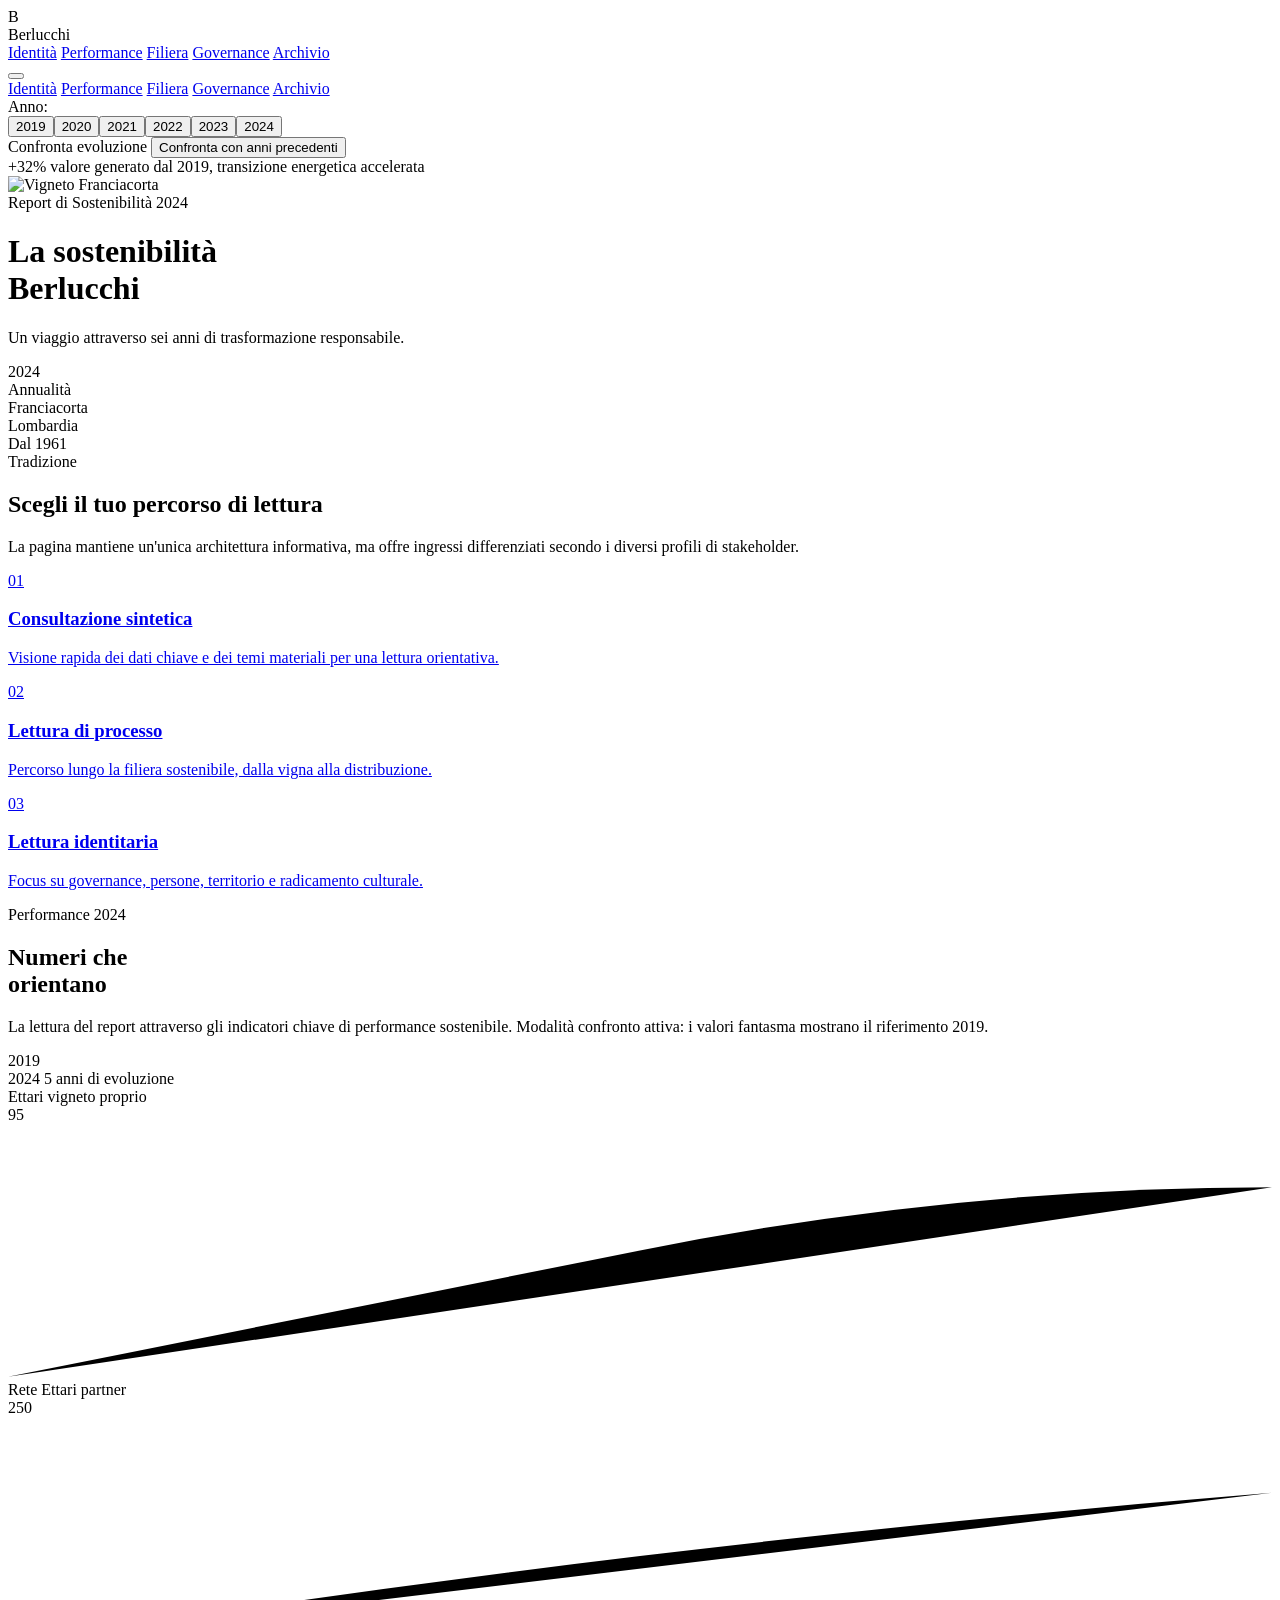
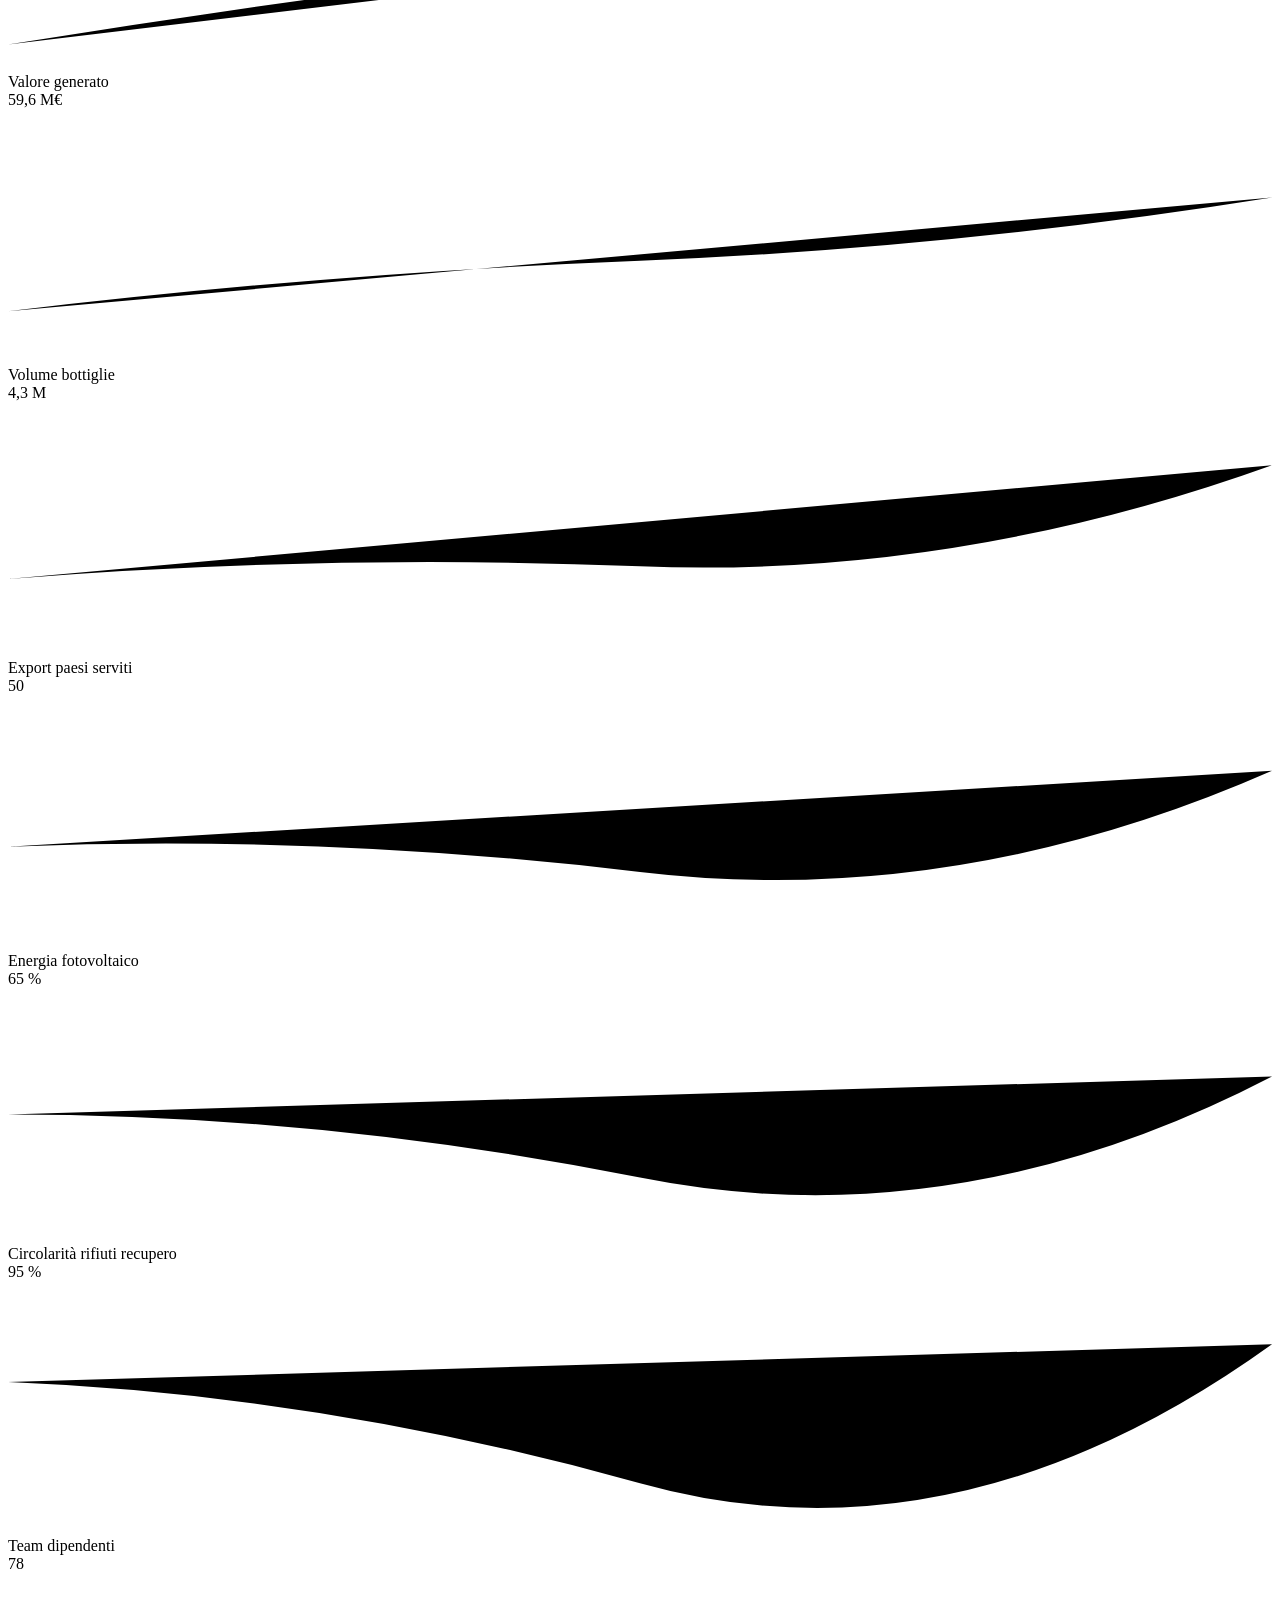
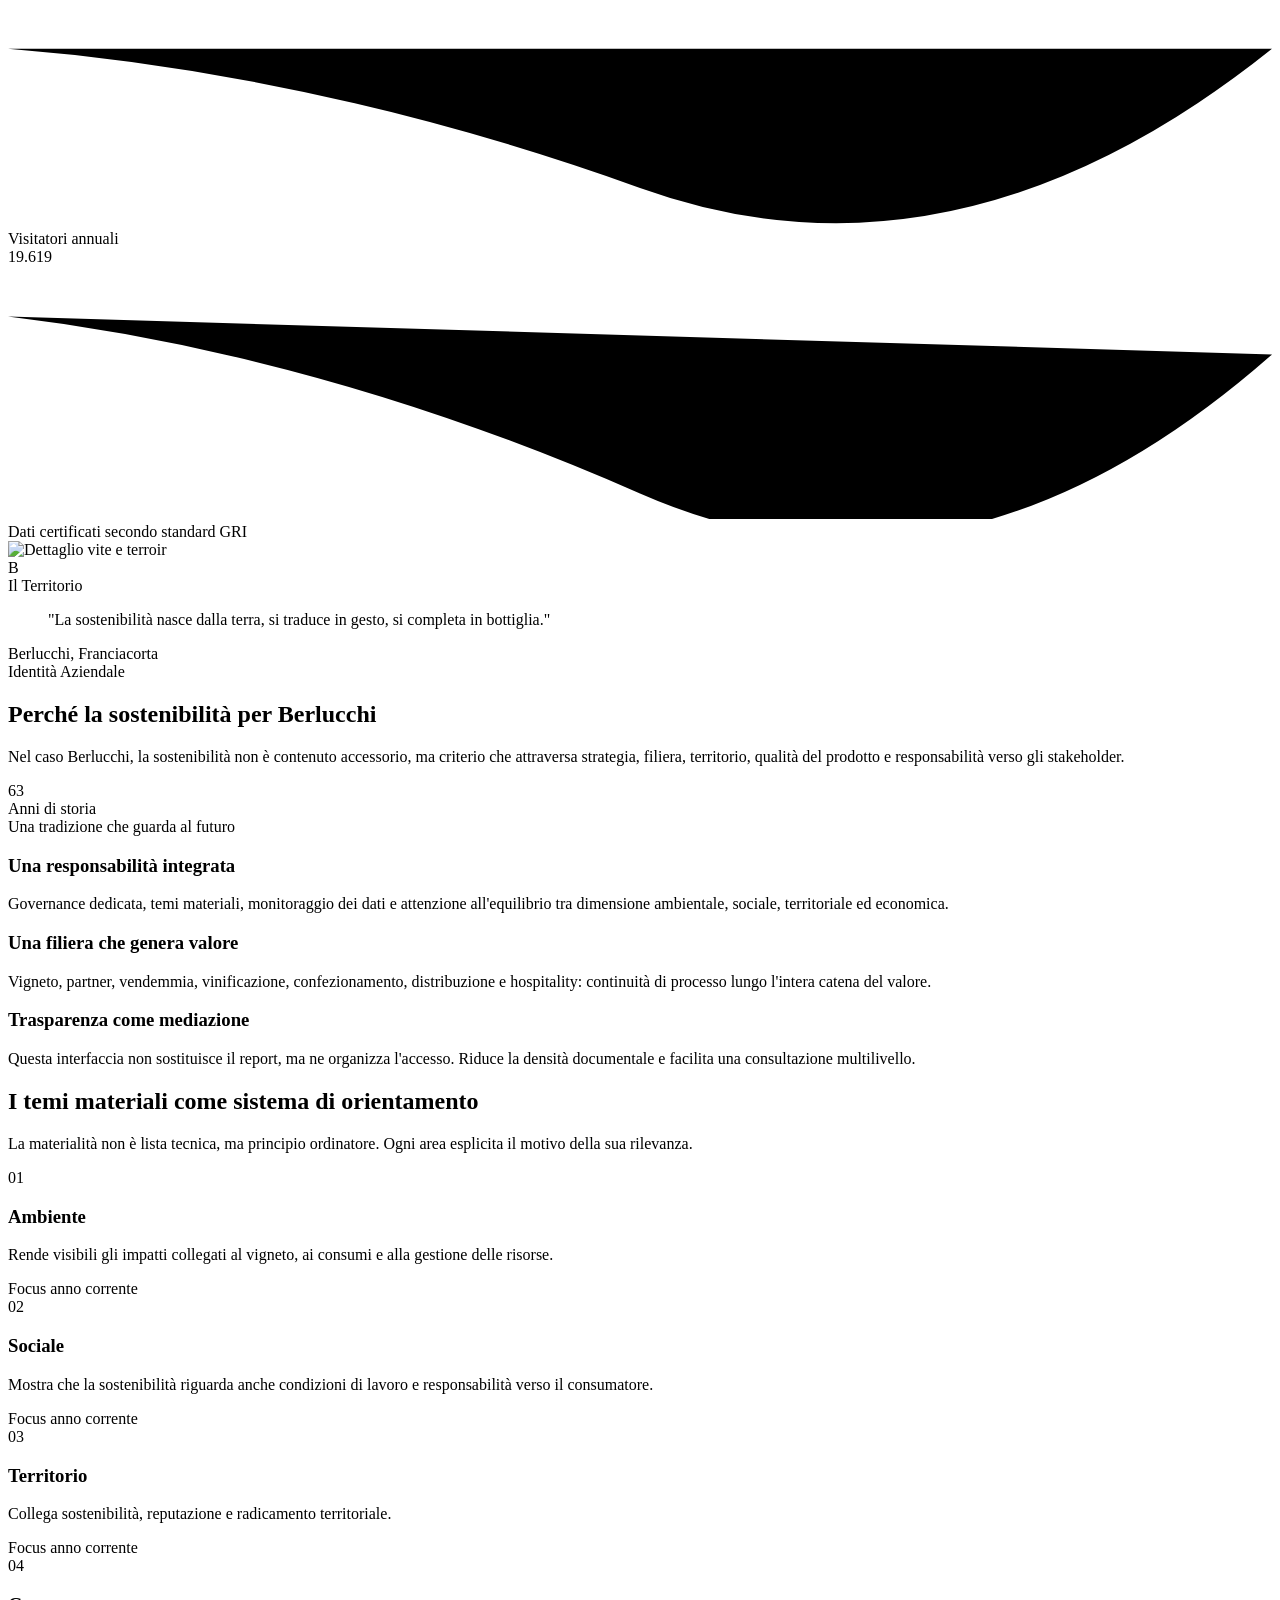
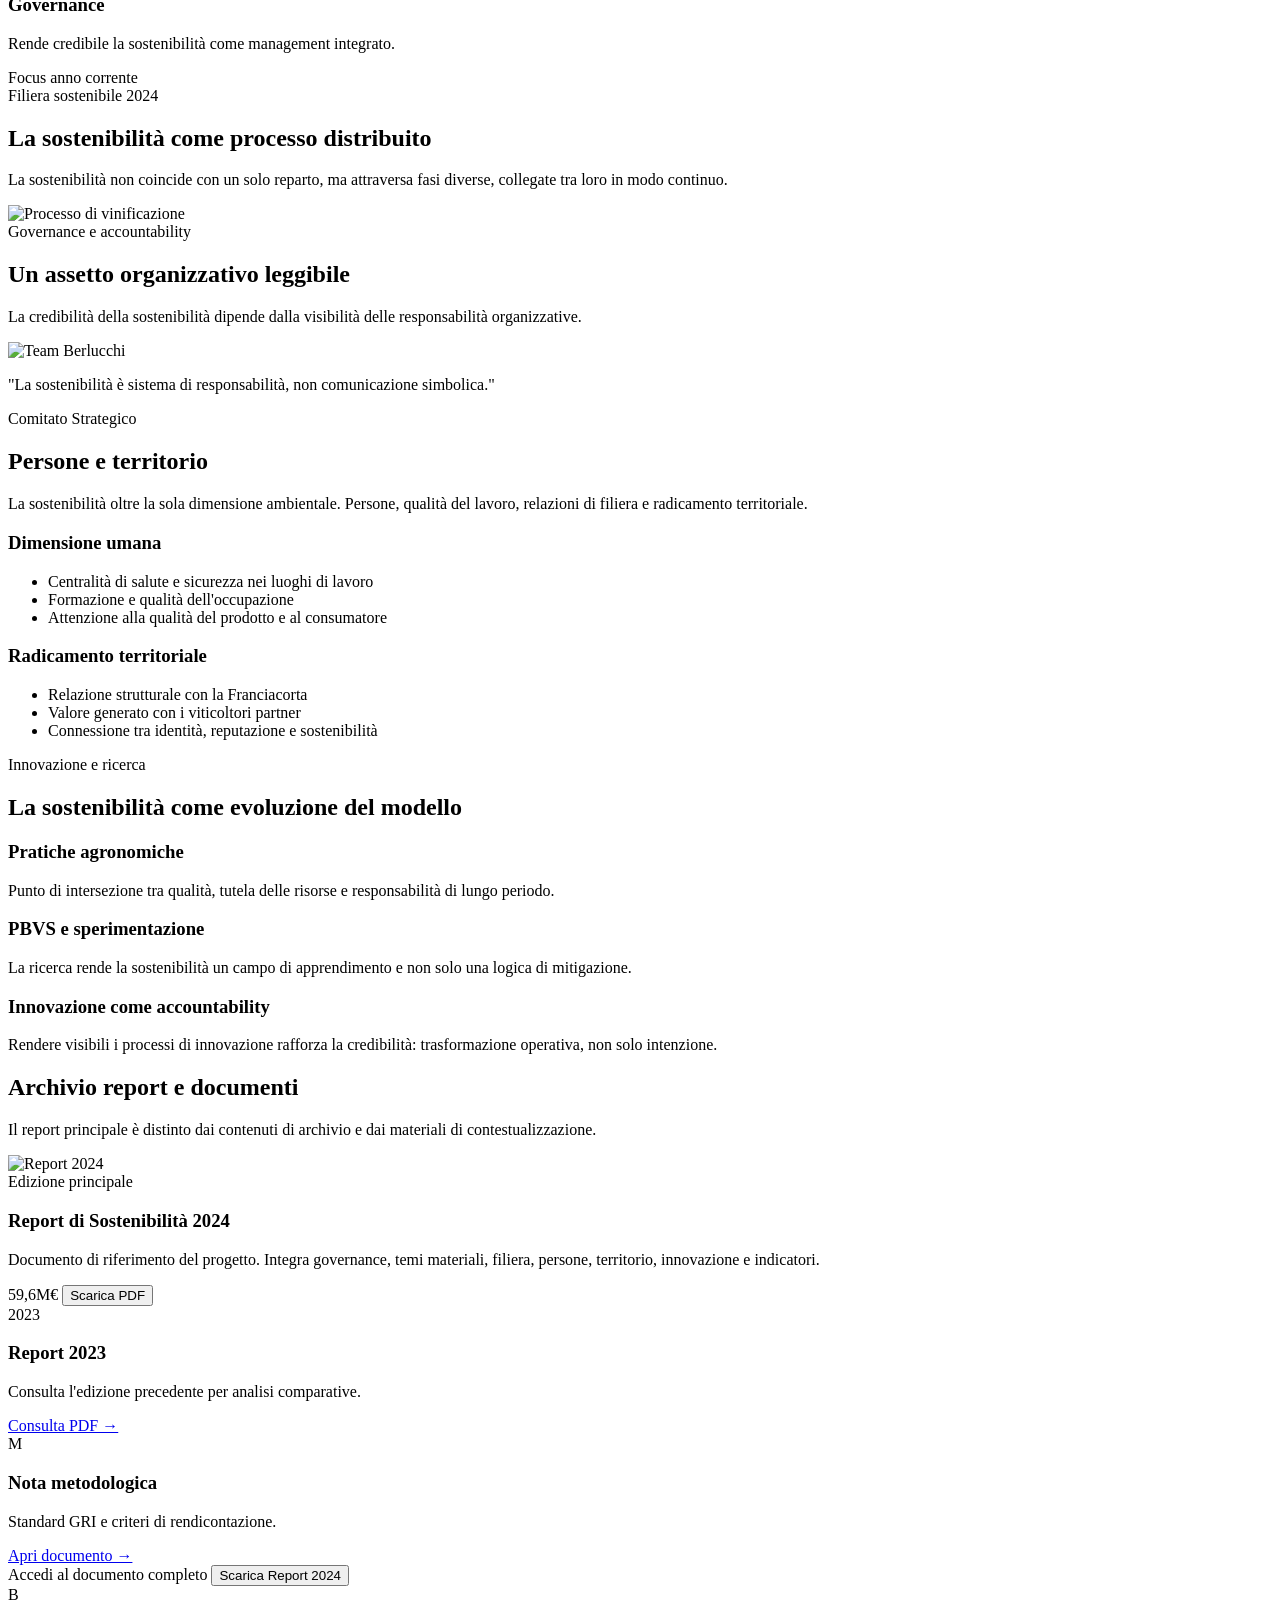
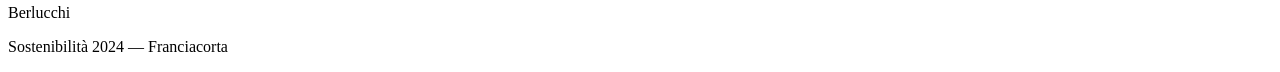
==== commit 04006450: "Update index.html" ====
--- a/index.html
+++ b/index.html
@@ -3,7 +3,7 @@
 <head>
     <meta charset="UTF-8">
     <meta name="viewport" content="width=device-width, initial-scale=1.0">
-    <title>Berlucchi | Sustainability Intelligence 2019-2024</title>
+    <title>Berlucchi | Sustainability Intelligence 2019-2024 v6</title>
     <script src="https://cdn.tailwindcss.com"></script>
     <script src="https://unpkg.com/lucide@latest"></script>
     <link rel="preconnect" href="https://fonts.googleapis.com">
@@ -84,17 +84,18 @@
         </div>
         
         <div class="relative z-10 max-w-5xl mx-auto px-6 text-center">
-            <div class="mb-6 inline-block">
-                <span class="px-4 py-2 rounded-full bg-white/80 backdrop-blur text-xs font-semibold tracking-widest text-red-900 uppercase border border-red-100 shadow-sm">
-                    Report di Sostenibilità <span id="hero-year">2024</span>
+            <div class="mb-6 inline-block animate-pulse-slow">
+                <span class="px-4 py-2 rounded-full bg-white/90 backdrop-blur text-xs font-semibold tracking-widest text-red-900 uppercase border border-red-100 shadow-sm flex items-center gap-2">
+                    <span class="w-2 h-2 rounded-full bg-red-900 animate-pulse"></span>
+                    Report di Sostenibilità <span id="hero-year" class="font-bold">2024</span>
                 </span>
             </div>
             <h1 class="font-serif text-5xl md:text-7xl lg:text-8xl text-stone-900 mb-6 leading-tight tracking-tight">
                 La sostenibilità<br>
                 <span class="italic text-red-950">Berlucchi</span>
             </h1>
-            <p class="text-lg md:text-xl text-stone-700 max-w-2xl mx-auto leading-relaxed font-light">
-                Resa leggibile. Un'interfaccia di trasparenza che traduce il report in esperienza narrativa evolutiva.
+            <p id="hero-tagline" class="text-lg md:text-xl text-stone-700 max-w-2xl mx-auto leading-relaxed font-light transition-all duration-500">
+                Un viaggio attraverso sei anni di trasformazione responsabile.
             </p>
             
             <div class="mt-12 flex flex-wrap justify-center gap-8 text-sm tracking-wide">
@@ -149,8 +150,8 @@
     </section>
 
     <!-- Performance Section -->
-    <section id="performance" class="py-24 bg-stone-100 relative overflow-hidden">
-        <div class="absolute top-0 right-0 w-96 h-96 bg-amber-100 rounded-full blur-3xl opacity-30 -translate-y-1/2 translate-x-1/2"></div>
+    <section id="performance" class="py-24 bg-stone-100 relative overflow-hidden transition-colors duration-700" id="performance-section">
+        <div class="absolute top-0 right-0 w-96 h-96 bg-amber-100 rounded-full blur-3xl opacity-30 -translate-y-1/2 translate-x-1/2 transition-opacity duration-700" id="performance-glow"></div>
         
         <div class="max-w-7xl mx-auto px-6 lg:px-8 relative z-10">
             <div class="flex flex-col md:flex-row md:items-end justify-between mb-16 gap-6">
@@ -160,14 +161,27 @@
                 </div>
                 <p class="text-stone-600 max-w-md text-sm leading-relaxed">
                     La lettura del report attraverso gli indicatori chiave di performance sostenibile. 
-                    <span id="compare-hint" class="hidden text-amber-700 font-medium">I valori mostrano l'evoluzione dal 2019.</span>
+                    <span id="compare-hint" class="hidden text-amber-700 font-medium">Modalità confronto attiva: i valori fantasma mostrano il riferimento 2019.</span>
                 </p>
+            </div>
+
+            <!-- Temporal Progress Indicator -->
+            <div class="mb-8 flex items-center gap-4 text-xs text-stone-500 tracking-widest uppercase">
+                <span>2019</span>
+                <div class="flex-1 h-px bg-stone-300 relative">
+                    <div id="temporal-progress" class="absolute left-0 top-0 h-full bg-amber-600 transition-all duration-700" style="width: 100%"></div>
+                </div>
+                <span>2024</span>
+                <span class="text-amber-700 font-medium ml-2" id="years-elapsed">5 anni di evoluzione</span>
             </div>
 
             <!-- KPI Grid -->
             <div class="grid grid-cols-1 md:grid-cols-2 lg:grid-cols-4 gap-6" id="kpi-grid">
                 <!-- KPIs generated by JS -->
             </div>
+            
+            <!-- Comparison Mode Ghost Layer -->
+            <div id="ghost-layer" class="hidden absolute inset-0 pointer-events-none opacity-20"></div>
             
             <div class="mt-8 flex items-center gap-2 text-xs text-stone-500">
                 <i data-lucide="check-circle" class="w-3 h-3"></i>
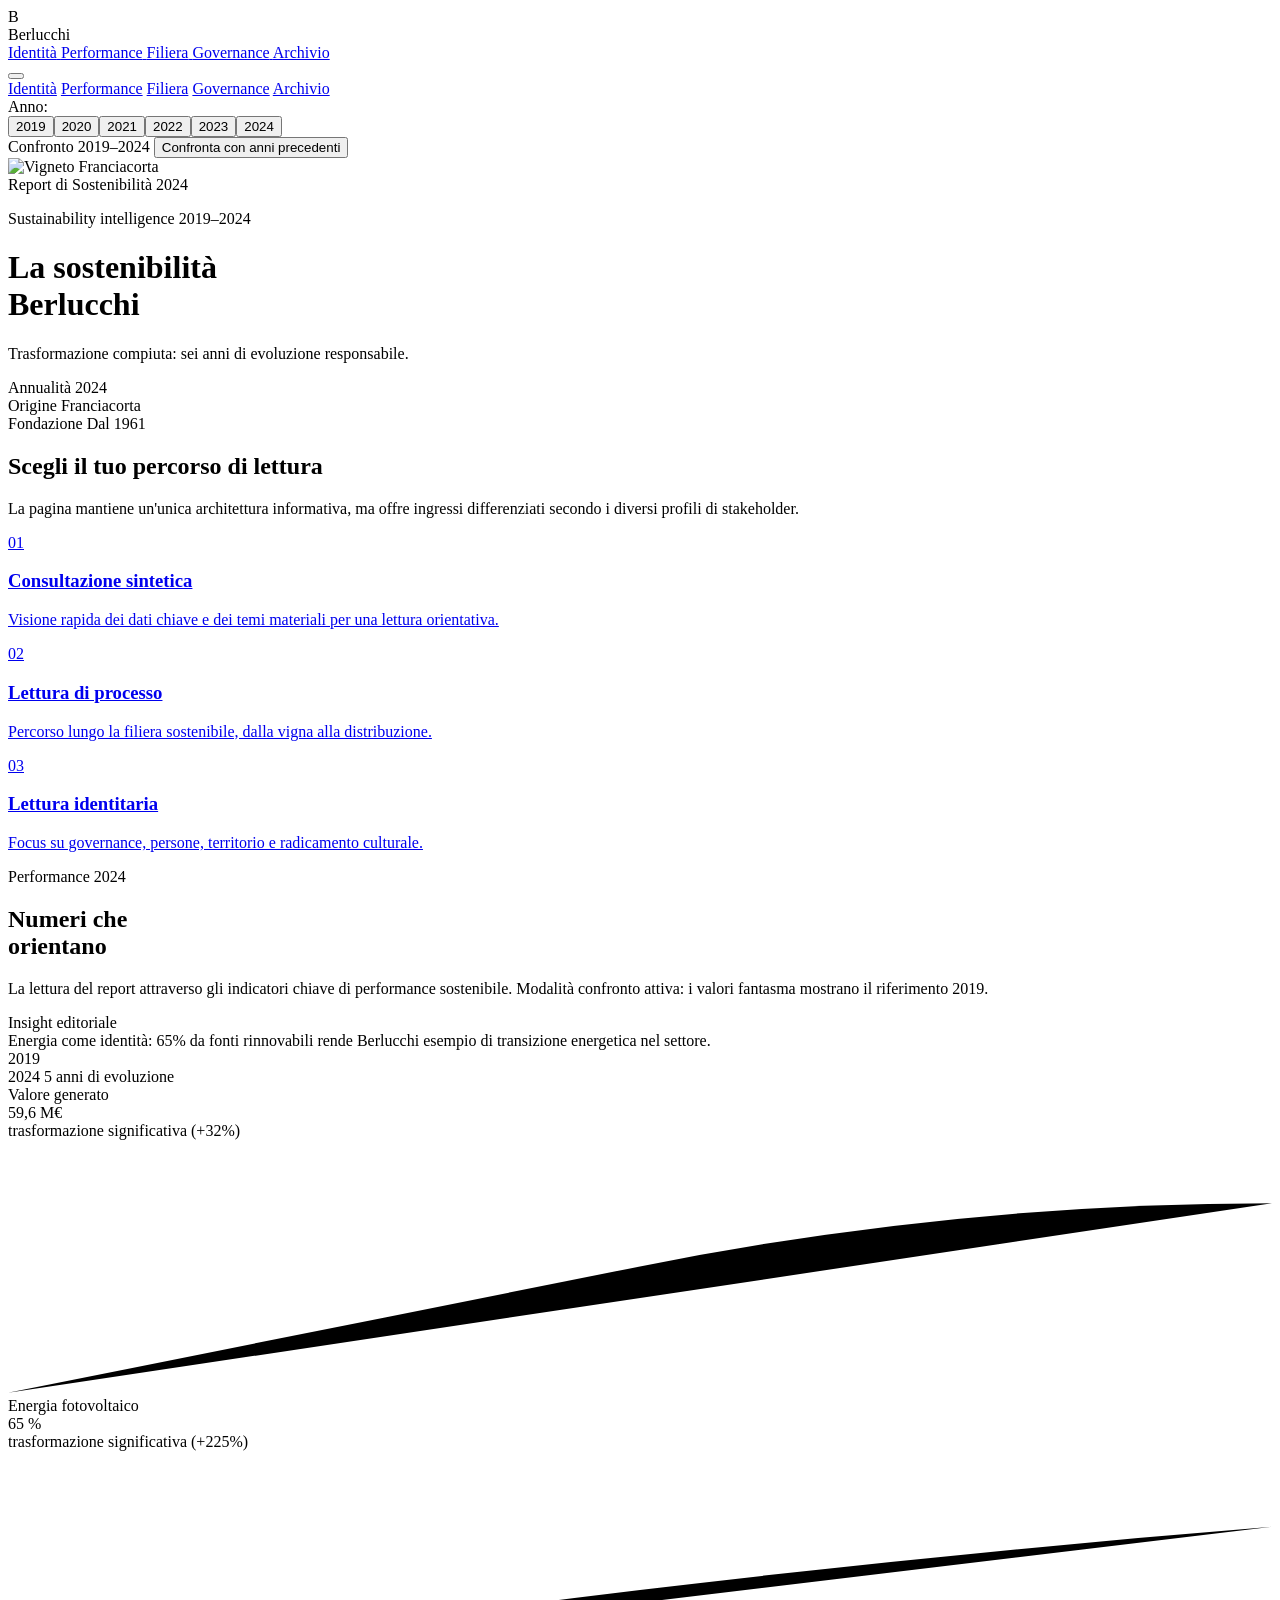
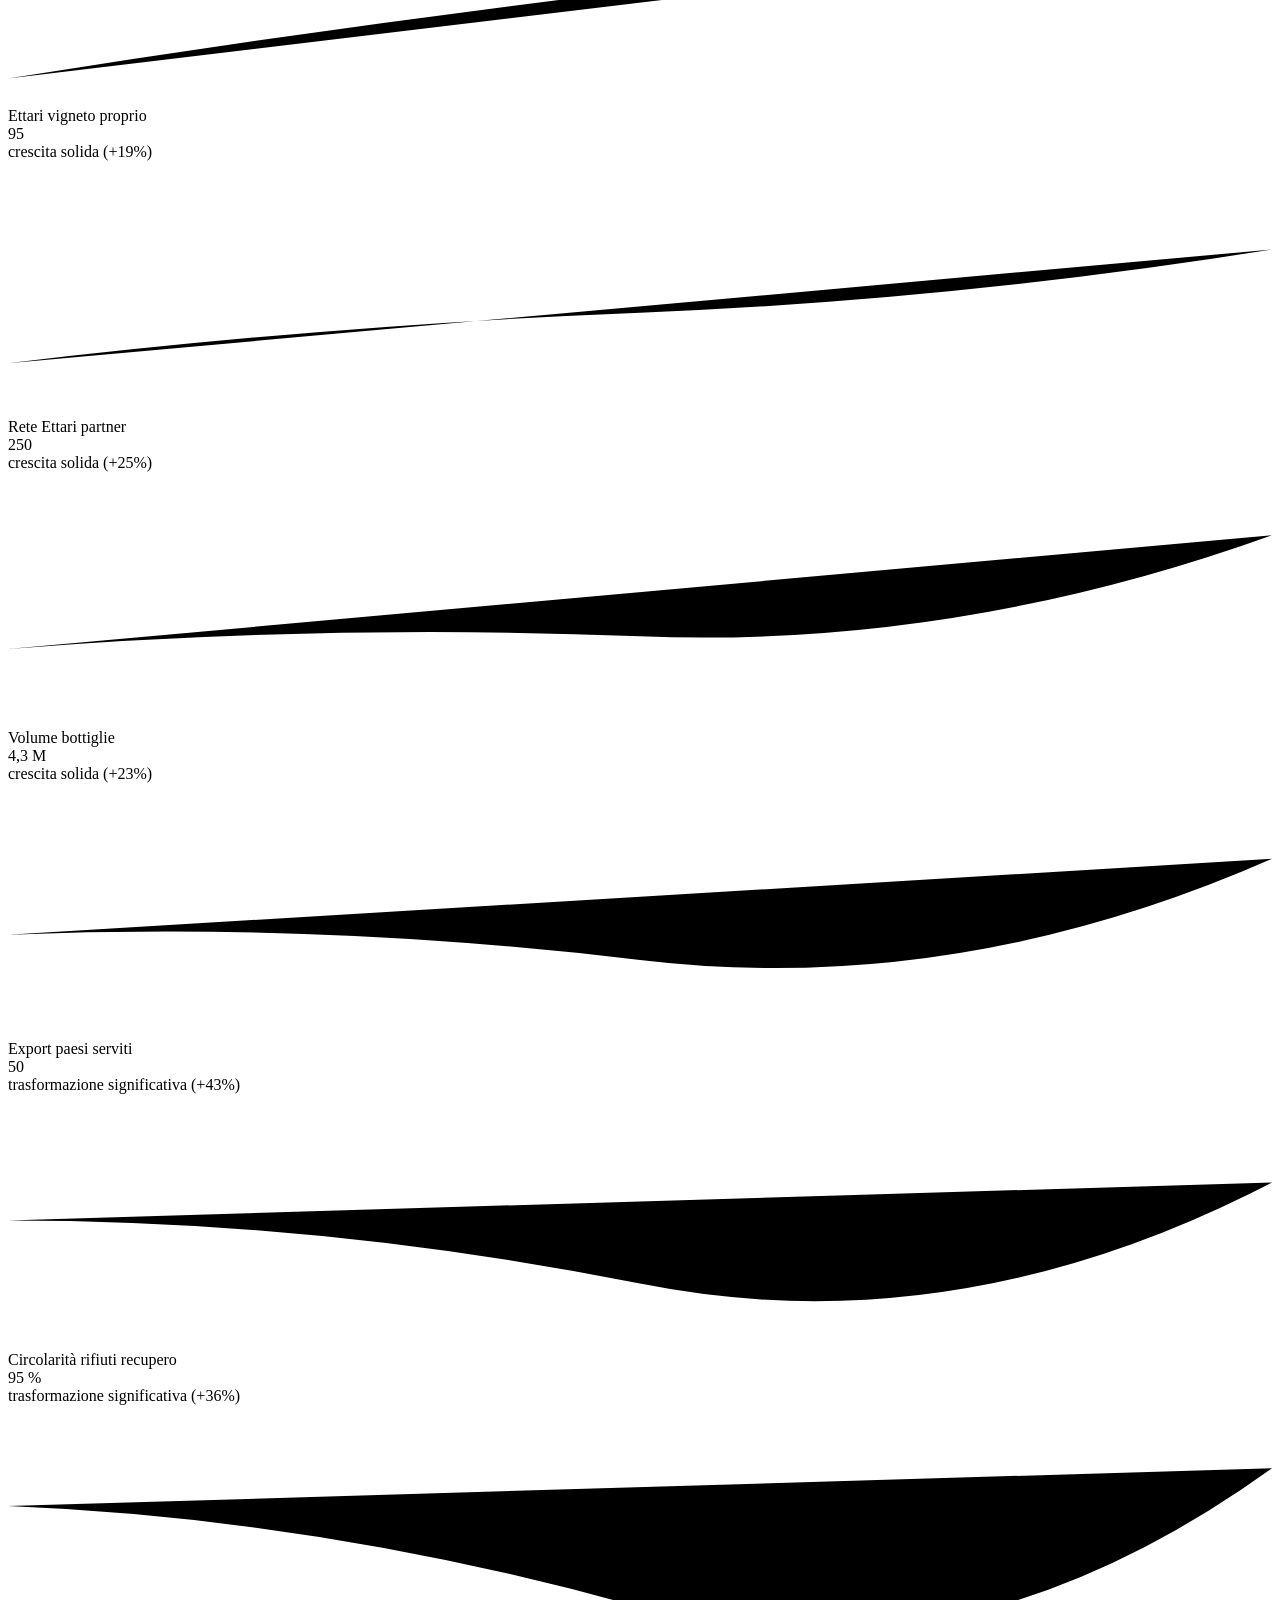
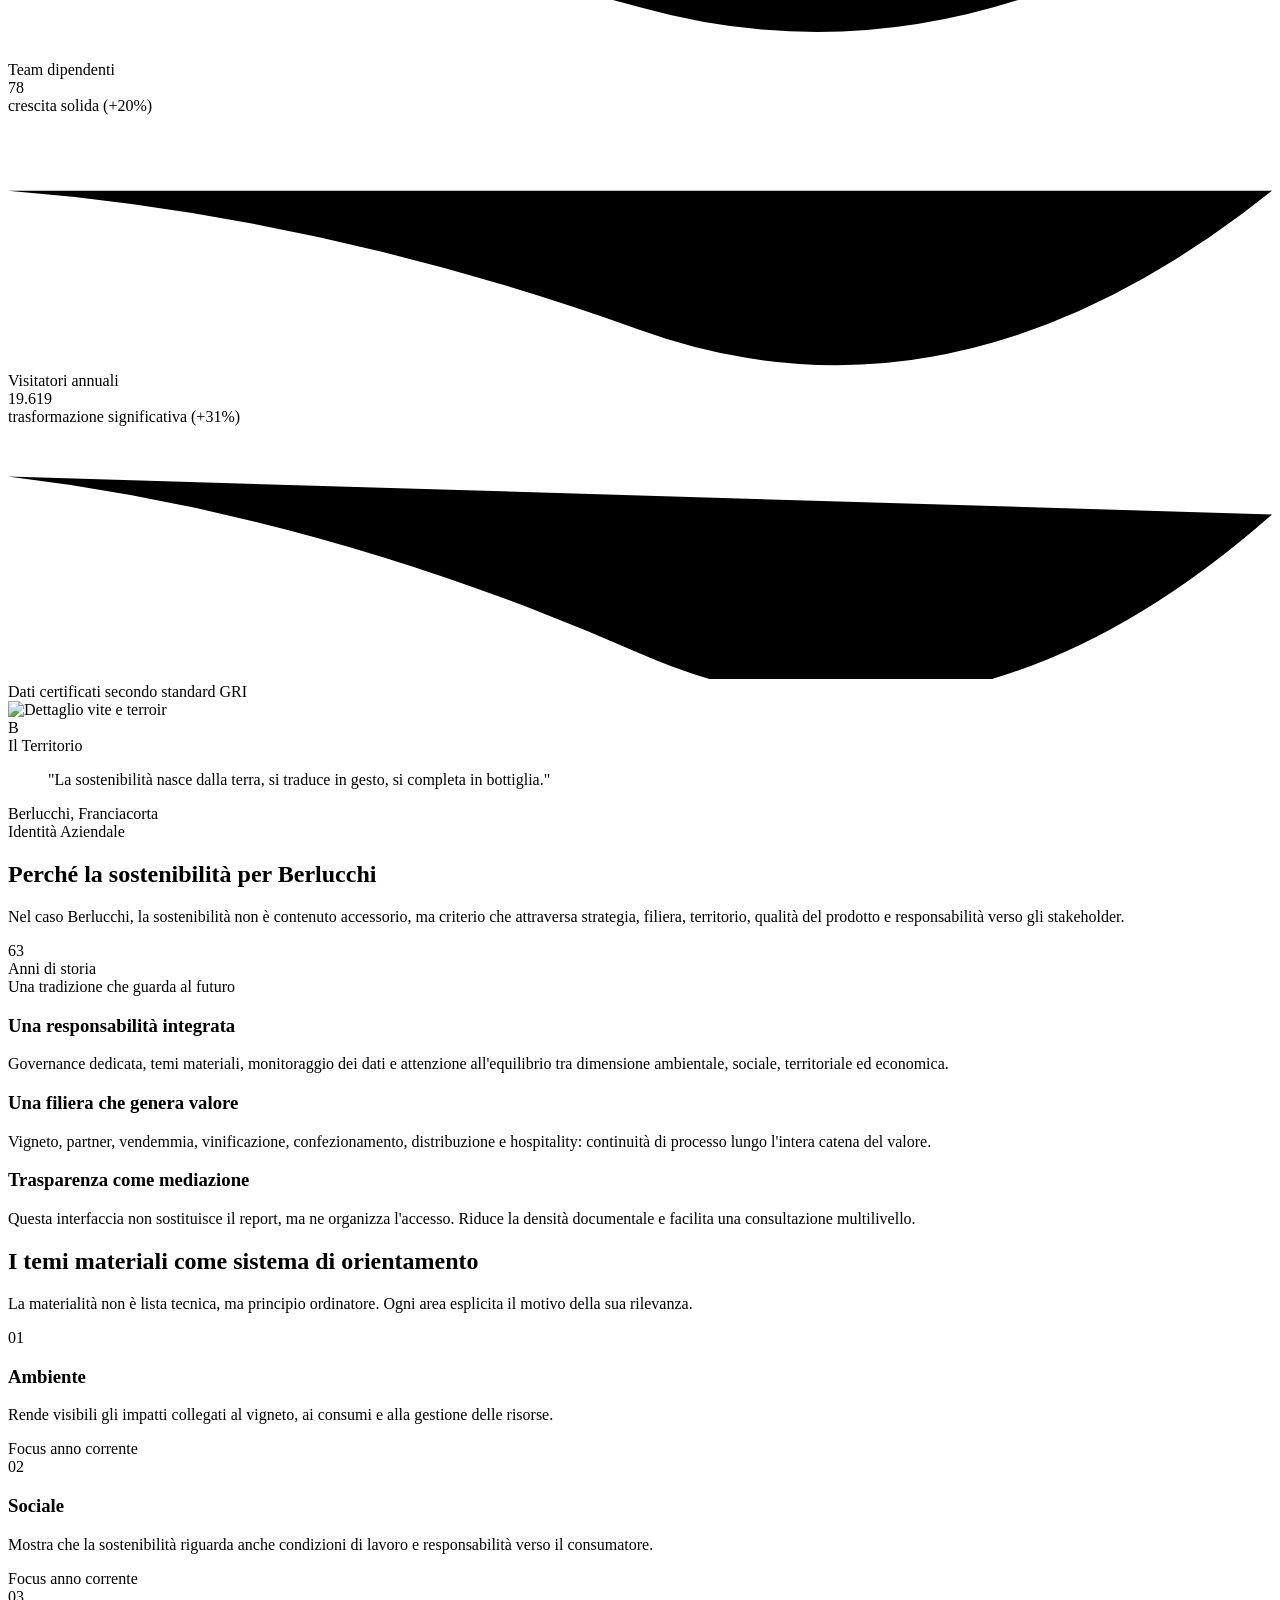
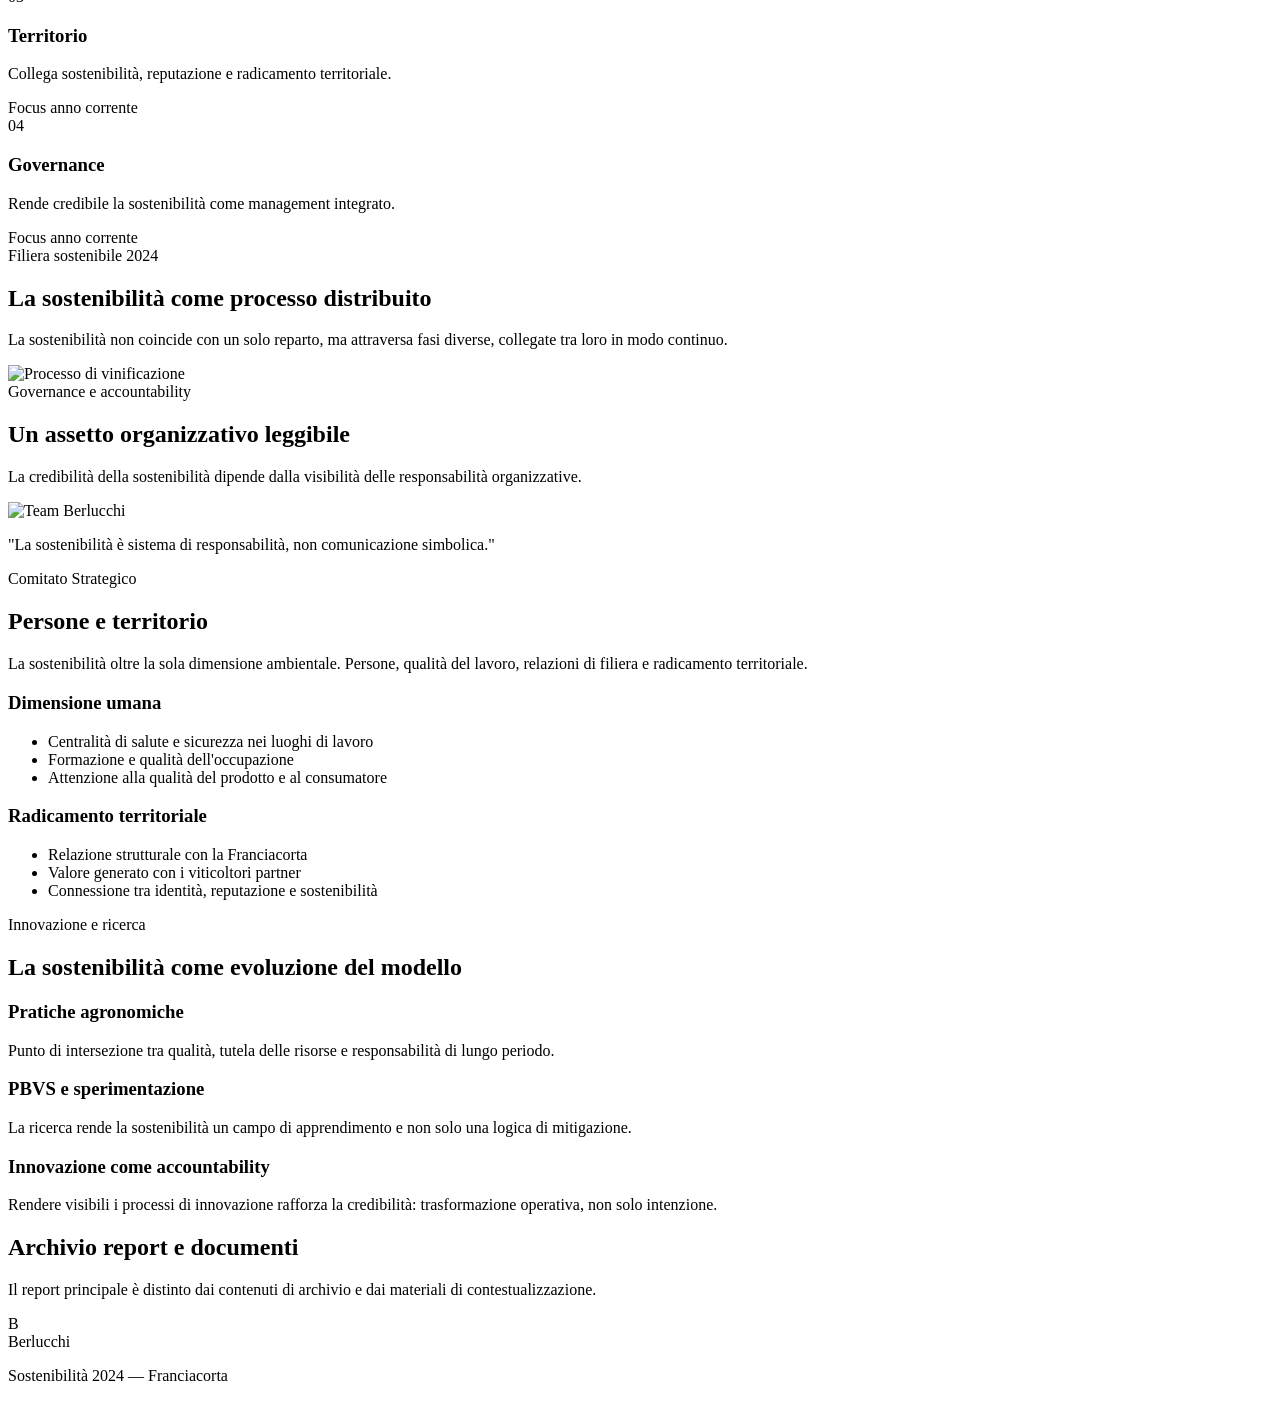
==== commit 50fa4931: "Update index.html" ====
--- a/index.html
+++ b/index.html
@@ -3,7 +3,7 @@
 <head>
     <meta charset="UTF-8">
     <meta name="viewport" content="width=device-width, initial-scale=1.0">
-    <title>Berlucchi | Sustainability Intelligence 2019-2024 v6</title>
+    <title>Berlucchi | Sustainability Intelligence 2019-2024 v10</title>
     <script src="https://cdn.tailwindcss.com"></script>
     <script src="https://unpkg.com/lucide@latest"></script>
     <link rel="preconnect" href="https://fonts.googleapis.com">
@@ -14,7 +14,7 @@
 <body class="bg-stone-50 text-stone-900 font-sans antialiased selection:bg-amber-200 selection:text-amber-900">
 
     <!-- Navigation -->
-    <nav class="fixed top-0 w-full z-50 bg-stone-50/90 backdrop-blur-md border-b border-stone-200 transition-all duration-500" id="navbar">
+    <nav class="main-nav-shell fixed top-0 w-full z-50 bg-stone-50/90 backdrop-blur-md border-b border-stone-200 transition-all duration-500" id="navbar">
         <div class="max-w-7xl mx-auto px-6 lg:px-8">
             <div class="flex justify-between items-center h-20">
                 <div class="flex items-center gap-4">
@@ -22,13 +22,23 @@
                     <span class="font-serif text-2xl tracking-tight text-red-950">Berlucchi</span>
                 </div>
                 
-                <div class="hidden md:flex items-center gap-8 text-sm tracking-wide">
-                    <a href="#identita" class="text-stone-600 hover:text-red-900 transition-colors">Identità</a>
-                    <a href="#performance" class="text-stone-600 hover:text-red-900 transition-colors">Performance</a>
-                    <a href="#filiera" class="text-stone-600 hover:text-red-900 transition-colors">Filiera</a>
-                    <a href="#governance" class="text-stone-600 hover:text-red-900 transition-colors">Governance</a>
-                    <a href="#archivio" class="text-stone-600 hover:text-red-900 transition-colors">Archivio</a>
-                </div>
+                <div class="hidden md:flex items-center gap-8 text-sm tracking-wide" id="desktop-nav-links">
+    <a href="#identita" class="nav-link text-stone-600 hover:text-red-900 transition-colors" data-section="identita">
+        <span>Identità</span>
+    </a>
+    <a href="#performance" class="nav-link text-stone-600 hover:text-red-900 transition-colors" data-section="performance">
+        <span>Performance</span>
+    </a>
+    <a href="#filiera" class="nav-link text-stone-600 hover:text-red-900 transition-colors" data-section="filiera">
+        <span>Filiera</span>
+    </a>
+    <a href="#governance" class="nav-link text-stone-600 hover:text-red-900 transition-colors" data-section="governance">
+        <span>Governance</span>
+    </a>
+    <a href="#archivio" class="nav-link text-stone-600 hover:text-red-900 transition-colors" data-section="archivio">
+        <span>Archivio</span>
+    </a>
+</div>
 
                 <button class="md:hidden" onclick="document.getElementById('mobile-menu').classList.toggle('hidden')">
                     <i data-lucide="menu" class="w-6 h-6 text-stone-800"></i>
@@ -60,57 +70,60 @@
                 </div>
                 
                 <div class="flex items-center gap-3">
-                    <span class="text-xs text-stone-500">Confronta evoluzione</span>
+                    <span class="text-xs text-stone-500 tracking-wide">Confronto 2019–2024</span>
                     <button id="compare-toggle" class="relative inline-flex h-6 w-11 items-center rounded-full bg-stone-300 transition-colors duration-300 focus:outline-none focus:ring-2 focus:ring-red-900 focus:ring-offset-2">
                         <span class="sr-only">Confronta con anni precedenti</span>
                         <span id="compare-toggle-knob" class="inline-block h-4 w-4 transform rounded-full bg-white transition duration-300 translate-x-1 shadow-sm"></span>
                     </button>
                 </div>
             </div>
-            
-            <!-- Dynamic Insight Banner -->
-            <div id="insight-banner" class="mt-3 flex items-center gap-2 text-sm text-amber-800 opacity-0 transition-opacity duration-500">
-                <i data-lucide="trending-up" class="w-4 h-4"></i>
-                <span id="insight-text" class="font-medium"></span>
-            </div>
         </div>
     </div>
 
     <!-- Hero Section -->
     <header class="relative min-h-screen flex items-center justify-center overflow-hidden pt-32">
         <div class="absolute inset-0 z-0">
-            <img src="http://static.photos/vineyard/1200x630/88" alt="Vigneto Franciacorta" class="w-full h-full object-cover opacity-90">
+            <img id="hero-image" src="http://static.photos/vineyard/1200x630/88" alt="Vigneto Franciacorta" class="hero-media w-full h-full object-cover opacity-90">
             <div class="absolute inset-0 bg-gradient-to-b from-stone-50/30 via-stone-900/20 to-stone-50/90"></div>
+            <div class="hero-cinematic-shade"></div>
         </div>
         
-        <div class="relative z-10 max-w-5xl mx-auto px-6 text-center">
-            <div class="mb-6 inline-block animate-pulse-slow">
-                <span class="px-4 py-2 rounded-full bg-white/90 backdrop-blur text-xs font-semibold tracking-widest text-red-900 uppercase border border-red-100 shadow-sm flex items-center gap-2">
-                    <span class="w-2 h-2 rounded-full bg-red-900 animate-pulse"></span>
-                    Report di Sostenibilità <span id="hero-year" class="font-bold">2024</span>
-                </span>
-            </div>
-            <h1 class="font-serif text-5xl md:text-7xl lg:text-8xl text-stone-900 mb-6 leading-tight tracking-tight">
-                La sostenibilità<br>
-                <span class="italic text-red-950">Berlucchi</span>
-            </h1>
-            <p id="hero-tagline" class="text-lg md:text-xl text-stone-700 max-w-2xl mx-auto leading-relaxed font-light transition-all duration-500">
-                Un viaggio attraverso sei anni di trasformazione responsabile.
-            </p>
-            
-            <div class="mt-12 flex flex-wrap justify-center gap-8 text-sm tracking-wide">
-                <div class="text-center">
-                    <div class="font-serif text-2xl text-red-900" id="hero-annualita">2024</div>
-                    <div class="text-stone-500 uppercase text-xs mt-1">Annualità</div>
-                </div>
-                <div class="text-center">
-                    <div class="font-serif text-2xl text-red-900">Franciacorta</div>
-                    <div class="text-stone-500 uppercase text-xs mt-1">Lombardia</div>
-                </div>
-                <div class="text-center">
-                    <div class="font-serif text-2xl text-red-900">Dal 1961</div>
-                    <div class="text-stone-500 uppercase text-xs mt-1">Tradizione</div>
-                </div>
+        <div class="hero-stage relative z-10 max-w-6xl mx-auto px-6">
+            <div class="hero-stage__inner">
+                <div class="hero-main">
+                    <div class="hero-badge-wrap">
+                        <span class="hero-badge">
+                            <span class="hero-badge__dot"></span>
+                            Report di Sostenibilità <span id="hero-year" class="font-bold">2024</span>
+                        </span>
+                    </div>
+
+                    <div class="hero-copy">
+                        <p class="hero-kicker">Sustainability intelligence 2019–2024</p>
+                        <h1 class="hero-title font-serif">
+                            La sostenibilità<br>
+                            <span class="italic text-red-950">Berlucchi</span>
+                        </h1>
+                        <p id="hero-tagline" class="hero-tagline">
+                            Un viaggio attraverso sei anni di trasformazione responsabile.
+                        </p>
+                    </div>
+                </div>
+
+                <aside class="hero-meta-panel">
+                    <div class="hero-meta-panel__row">
+                        <span class="hero-meta-panel__label">Annualità</span>
+                        <span class="hero-meta-panel__value" id="hero-annualita">2024</span>
+                    </div>
+                    <div class="hero-meta-panel__row">
+                        <span class="hero-meta-panel__label">Origine</span>
+                        <span class="hero-meta-panel__value">Franciacorta</span>
+                    </div>
+                    <div class="hero-meta-panel__row">
+                        <span class="hero-meta-panel__label">Fondazione</span>
+                        <span class="hero-meta-panel__value">Dal 1961</span>
+                    </div>
+                </aside>
             </div>
         </div>
         
@@ -150,19 +163,30 @@
     </section>
 
     <!-- Performance Section -->
-    <section id="performance" class="py-24 bg-stone-100 relative overflow-hidden transition-colors duration-700" id="performance-section">
+    <section id="performance" class="reveal-section py-24 bg-stone-100 relative overflow-hidden transition-colors duration-700" data-reveal="performance">
         <div class="absolute top-0 right-0 w-96 h-96 bg-amber-100 rounded-full blur-3xl opacity-30 -translate-y-1/2 translate-x-1/2 transition-opacity duration-700" id="performance-glow"></div>
-        
-        <div class="max-w-7xl mx-auto px-6 lg:px-8 relative z-10">
-            <div class="flex flex-col md:flex-row md:items-end justify-between mb-16 gap-6">
-                <div>
-                    <span class="text-amber-700 text-sm font-medium tracking-widest uppercase mb-2 block">Performance <span id="perf-year">2024</span></span>
-                    <h2 class="font-serif text-4xl md:text-5xl text-stone-900">Numeri che<br>orientano</h2>
-                </div>
-                <p class="text-stone-600 max-w-md text-sm leading-relaxed">
-                    La lettura del report attraverso gli indicatori chiave di performance sostenibile. 
-                    <span id="compare-hint" class="hidden text-amber-700 font-medium">Modalità confronto attiva: i valori fantasma mostrano il riferimento 2019.</span>
-                </p>
+	    <div class="max-w-7xl mx-auto px-6 lg:px-8 relative z-10">
+                <div class="performance-head mb-16">
+                <div class="flex flex-col md:flex-row md:items-end justify-between gap-6 mb-6">
+                    <div>
+                        <span class="text-amber-700 text-sm font-medium tracking-widest uppercase mb-2 block">Performance <span id="perf-year">2024</span></span>
+                        <h2 class="font-serif text-4xl md:text-5xl text-stone-900">Numeri che<br>orientano</h2>
+                    </div>
+                    <p class="text-stone-600 max-w-md text-sm leading-relaxed">
+                        La lettura del report attraverso gli indicatori chiave di performance sostenibile. 
+                        <span id="compare-hint" class="hidden text-amber-700 font-medium">Modalità confronto attiva: i valori fantasma mostrano il riferimento 2019.</span>
+                    </p>
+                </div>
+
+                <div id="insight-banner" class="insight-banner opacity-0 transition-opacity duration-500">
+                    <div class="insight-banner__icon">
+                        <i data-lucide="trending-up" class="w-4 h-4"></i>
+                    </div>
+                    <div class="insight-banner__body">
+                        <div class="insight-banner__label">Insight editoriale</div>
+                        <div id="insight-text" class="insight-banner__text"></div>
+                    </div>
+                </div>
             </div>
 
             <!-- Temporal Progress Indicator -->
@@ -175,8 +199,8 @@
                 <span class="text-amber-700 font-medium ml-2" id="years-elapsed">5 anni di evoluzione</span>
             </div>
 
-            <!-- KPI Grid -->
-            <div class="grid grid-cols-1 md:grid-cols-2 lg:grid-cols-4 gap-6" id="kpi-grid">
+            <!-- KPI Editorial Board -->
+            <div id="kpi-grid" class="kpi-board">
                 <!-- KPIs generated by JS -->
             </div>
             
@@ -202,7 +226,7 @@
                 </div>
                 <div>
                     <span class="text-amber-700 text-sm font-medium tracking-widest uppercase mb-4 block">Il Territorio</span>
-                    <blockquote class="font-serif text-3xl md:text-4xl text-stone-900 leading-tight mb-8 italic">
+                    <blockquote id="territory-quote" class="font-serif text-3xl md:text-4xl text-stone-900 leading-tight mb-8 italic">
                         "La sostenibilità nasce dalla terra, si traduce in gesto, si completa in bottiglia."
                     </blockquote>
                     <div class="flex items-center gap-4">
@@ -215,7 +239,7 @@
     </section>
 
     <!-- Identità Section -->
-    <section id="identita" class="py-24 bg-stone-50">
+    <section id="identita" class="reveal-section py-24 bg-stone-50" data-reveal="identita">
         <div class="max-w-7xl mx-auto px-6 lg:px-8">
             <div class="grid lg:grid-cols-2 gap-16">
                 <div>
@@ -250,7 +274,7 @@
     </section>
 
     <!-- Materialità -->
-    <section class="py-24 bg-white">
+    <section id="materialita" class="reveal-section py-24 bg-white" data-reveal="materialita">
         <div class="max-w-7xl mx-auto px-6 lg:px-8">
             <div class="text-center max-w-3xl mx-auto mb-16">
                 <h2 class="font-serif text-4xl text-stone-900 mb-4">I temi materiali come sistema di orientamento</h2>
@@ -264,7 +288,7 @@
     </section>
 
     <!-- Filiera Section -->
-    <section id="filiera" class="py-24 bg-stone-100">
+    <section id="filiera" class="reveal-section py-24 bg-stone-100" data-reveal="filiera">
         <div class="max-w-7xl mx-auto px-6 lg:px-8">
             <div class="mb-16">
                 <span class="text-amber-700 text-sm font-medium tracking-widest uppercase mb-2 block">Filiera sostenibile <span id="filiera-year">2024</span></span>
@@ -287,7 +311,7 @@
     </section>
 
     <!-- Governance -->
-    <section id="governance" class="py-24 bg-white">
+    <section id="governance" class="reveal-section py-24 bg-white" data-reveal="governance">
         <div class="max-w-7xl mx-auto px-6 lg:px-8">
             <div class="grid lg:grid-cols-2 gap-16 items-center">
                 <div>
@@ -312,7 +336,7 @@
     </section>
 
     <!-- Persone e Territorio -->
-    <section class="py-24 bg-stone-50">
+    <section id="persone-territorio" class="reveal-section py-24 bg-stone-50" data-reveal="persone-territorio">
         <div class="max-w-7xl mx-auto px-6 lg:px-8">
             <div class="text-center max-w-3xl mx-auto mb-16">
                 <h2 class="font-serif text-4xl text-stone-900 mb-4">Persone e territorio</h2>
@@ -366,7 +390,7 @@
     </section>
 
     <!-- Innovazione -->
-    <section class="py-24 bg-white border-b border-stone-200">
+    <section id="innovazione" class="reveal-section py-24 bg-white border-b border-stone-200" data-reveal="innovazione">
         <div class="max-w-7xl mx-auto px-6 lg:px-8">
             <div class="grid lg:grid-cols-3 gap-12">
                 <div class="lg:col-span-1">
@@ -393,7 +417,7 @@
     </section>
 
     <!-- Archivio -->
-    <section id="archivio" class="py-24 bg-stone-50">
+    <section id="archivio" class="reveal-section py-24 bg-stone-50" data-reveal="archivio">
         <div class="max-w-7xl mx-auto px-6 lg:px-8">
             <div class="grid lg:grid-cols-2 gap-12 items-center mb-16">
                 <div>
@@ -402,53 +426,7 @@
                 </div>
             </div>
             
-            <div class="grid md:grid-cols-3 gap-8">
-                <div class="bg-white rounded-2xl overflow-hidden border border-stone-200 shadow-sm hover:shadow-lg transition-shadow group">
-                    <div class="h-48 bg-stone-200 relative overflow-hidden">
-                        <img src="http://static.photos/workspace/640x480/88" alt="Report 2024" class="w-full h-full object-cover group-hover:scale-105 transition-transform duration-500">
-                        <div class="absolute top-4 left-4 bg-red-900 text-white text-xs font-bold px-3 py-1 rounded-full">Edizione principale</div>
-                    </div>
-                    <div class="p-6">
-                        <h3 class="font-serif text-xl text-stone-900 mb-2">Report di Sostenibilità <span class="current-year-label">2024</span></h3>
-                        <p class="text-stone-600 text-sm mb-4">Documento di riferimento del progetto. Integra governance, temi materiali, filiera, persone, territorio, innovazione e indicatori.</p>
-                        <div class="flex items-center justify-between">
-                            <span class="font-serif text-2xl text-amber-700">59,6M€</span>
-                            <button class="flex items-center gap-2 text-red-900 text-sm font-medium hover:gap-3 transition-all">
-                                Scarica PDF <i data-lucide="arrow-right" class="w-4 h-4"></i>
-                            </button>
-                        </div>
-                    </div>
-                </div>
-                
-                <div class="bg-white rounded-2xl p-6 border border-stone-200 hover:border-amber-300 transition-colors">
-                    <div class="flex items-start justify-between mb-4">
-                        <span class="text-stone-400 font-serif text-4xl opacity-50">2023</span>
-                        <i data-lucide="file-text" class="w-5 h-5 text-stone-400"></i>
-                    </div>
-                    <h3 class="font-serif text-lg text-stone-900 mb-2">Report 2023</h3>
-                    <p class="text-stone-600 text-sm mb-4">Consulta l'edizione precedente per analisi comparative.</p>
-                    <a href="#" class="text-amber-700 text-sm font-medium hover:text-amber-900">Consulta PDF →</a>
-                </div>
-                
-                <div class="bg-white rounded-2xl p-6 border border-stone-200 hover:border-amber-300 transition-colors">
-                    <div class="flex items-start justify-between mb-4">
-                        <span class="text-stone-400 font-serif text-4xl opacity-50">M</span>
-                        <i data-lucide="book-open" class="w-5 h-5 text-stone-400"></i>
-                    </div>
-                    <h3 class="font-serif text-lg text-stone-900 mb-2">Nota metodologica</h3>
-                    <p class="text-stone-600 text-sm mb-4">Standard GRI e criteri di rendicontazione.</p>
-                    <a href="#" class="text-amber-700 text-sm font-medium hover:text-amber-900">Apri documento →</a>
-                </div>
-            </div>
-            
-            <div class="mt-12 text-center">
-                <div class="inline-flex items-center gap-4 p-4 bg-white rounded-full border border-stone-200 shadow-sm">
-                    <span class="text-stone-600 text-sm">Accedi al documento completo</span>
-                    <button class="px-6 py-2 bg-red-900 text-white rounded-full text-sm font-medium hover:bg-red-950 transition-colors">
-                        Scarica Report <span class="current-year-label">2024</span>
-                    </button>
-                </div>
-            </div>
+            <div id="archive-grid" class="archive-grid"></div>
         </div>
     </section>
 
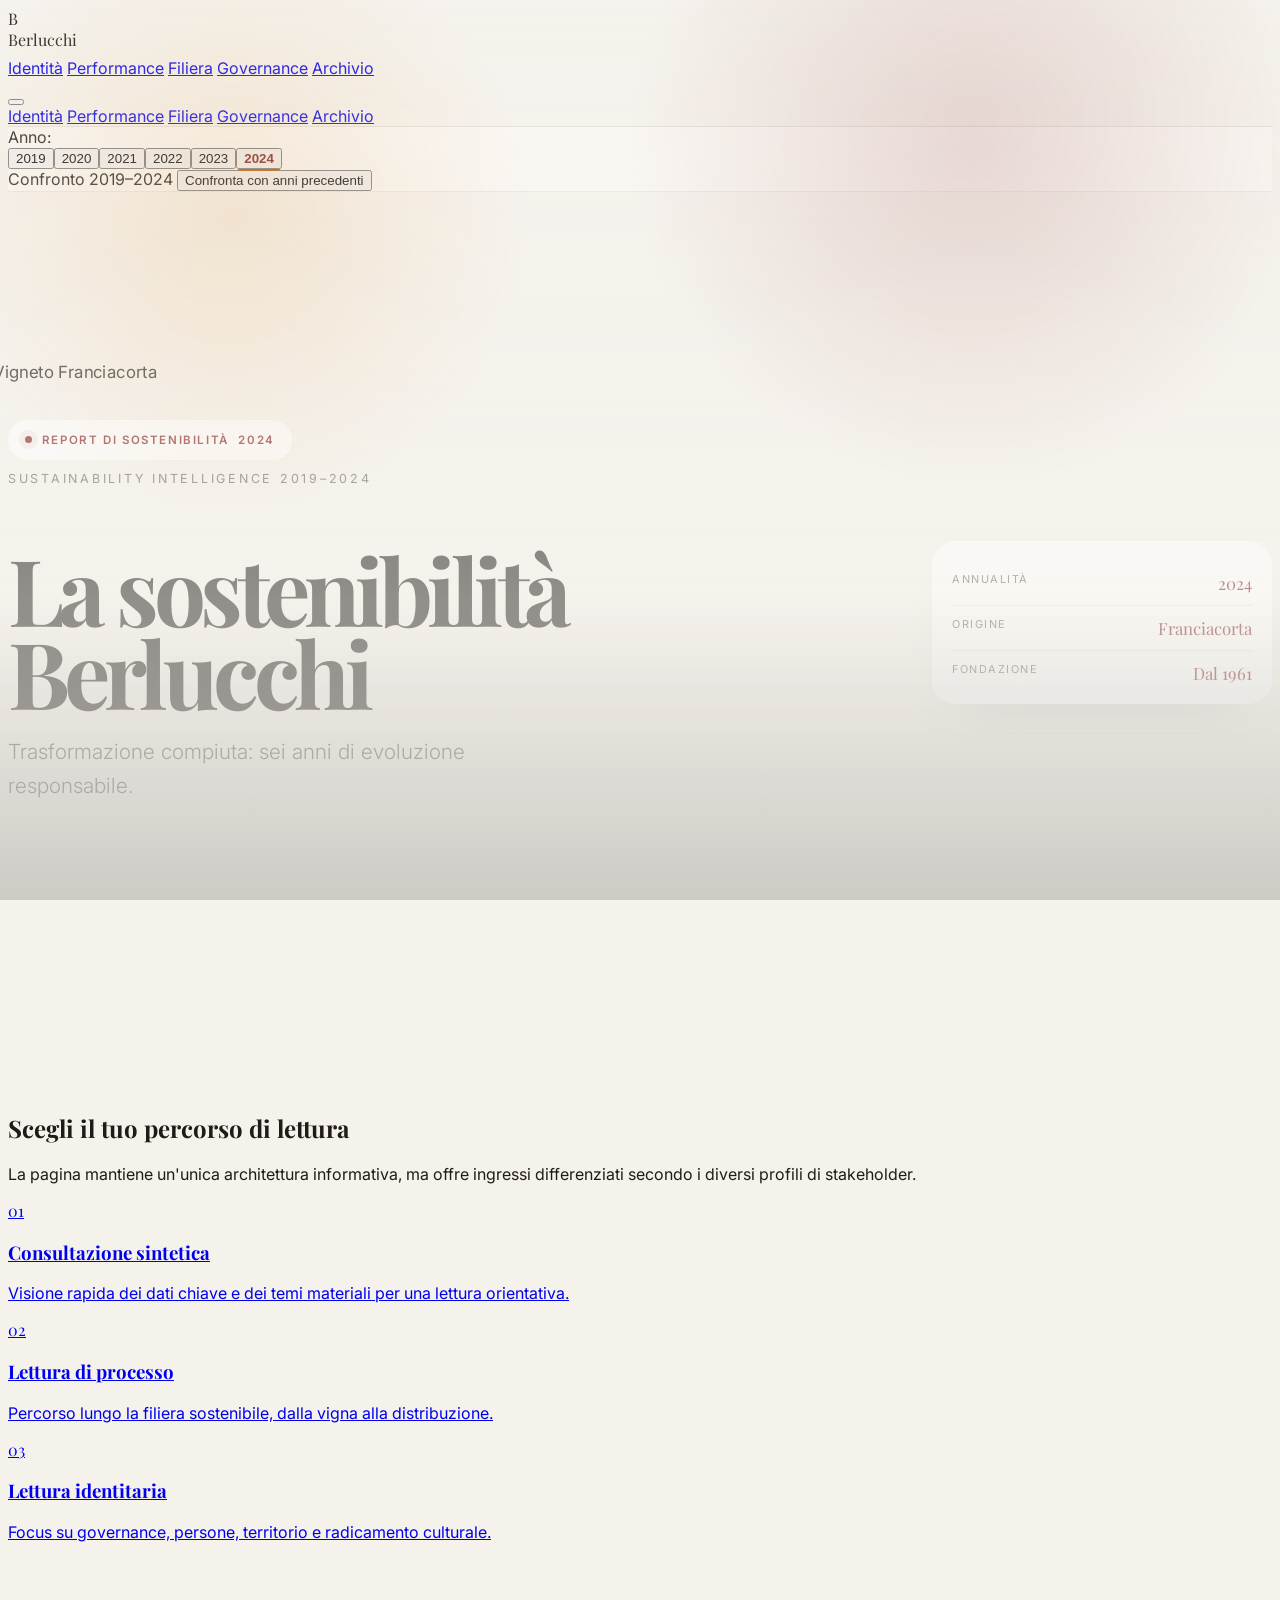
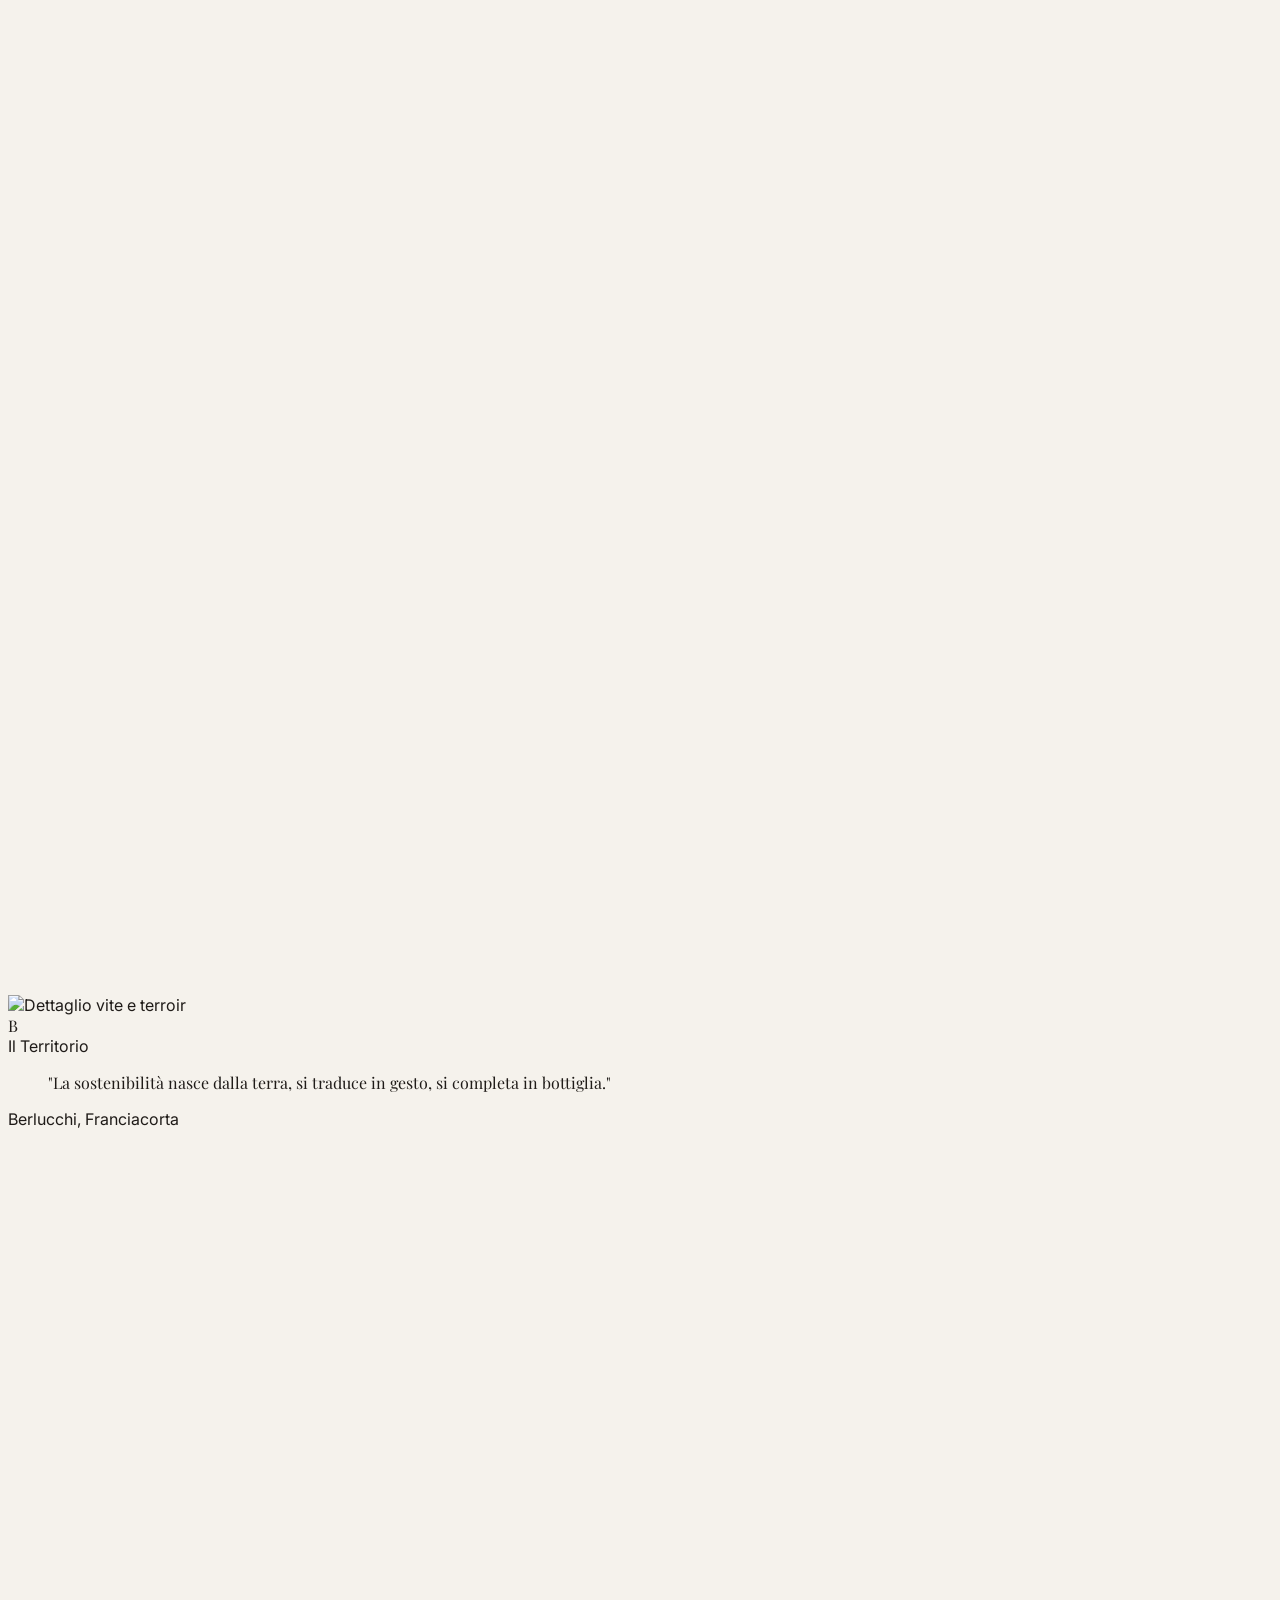
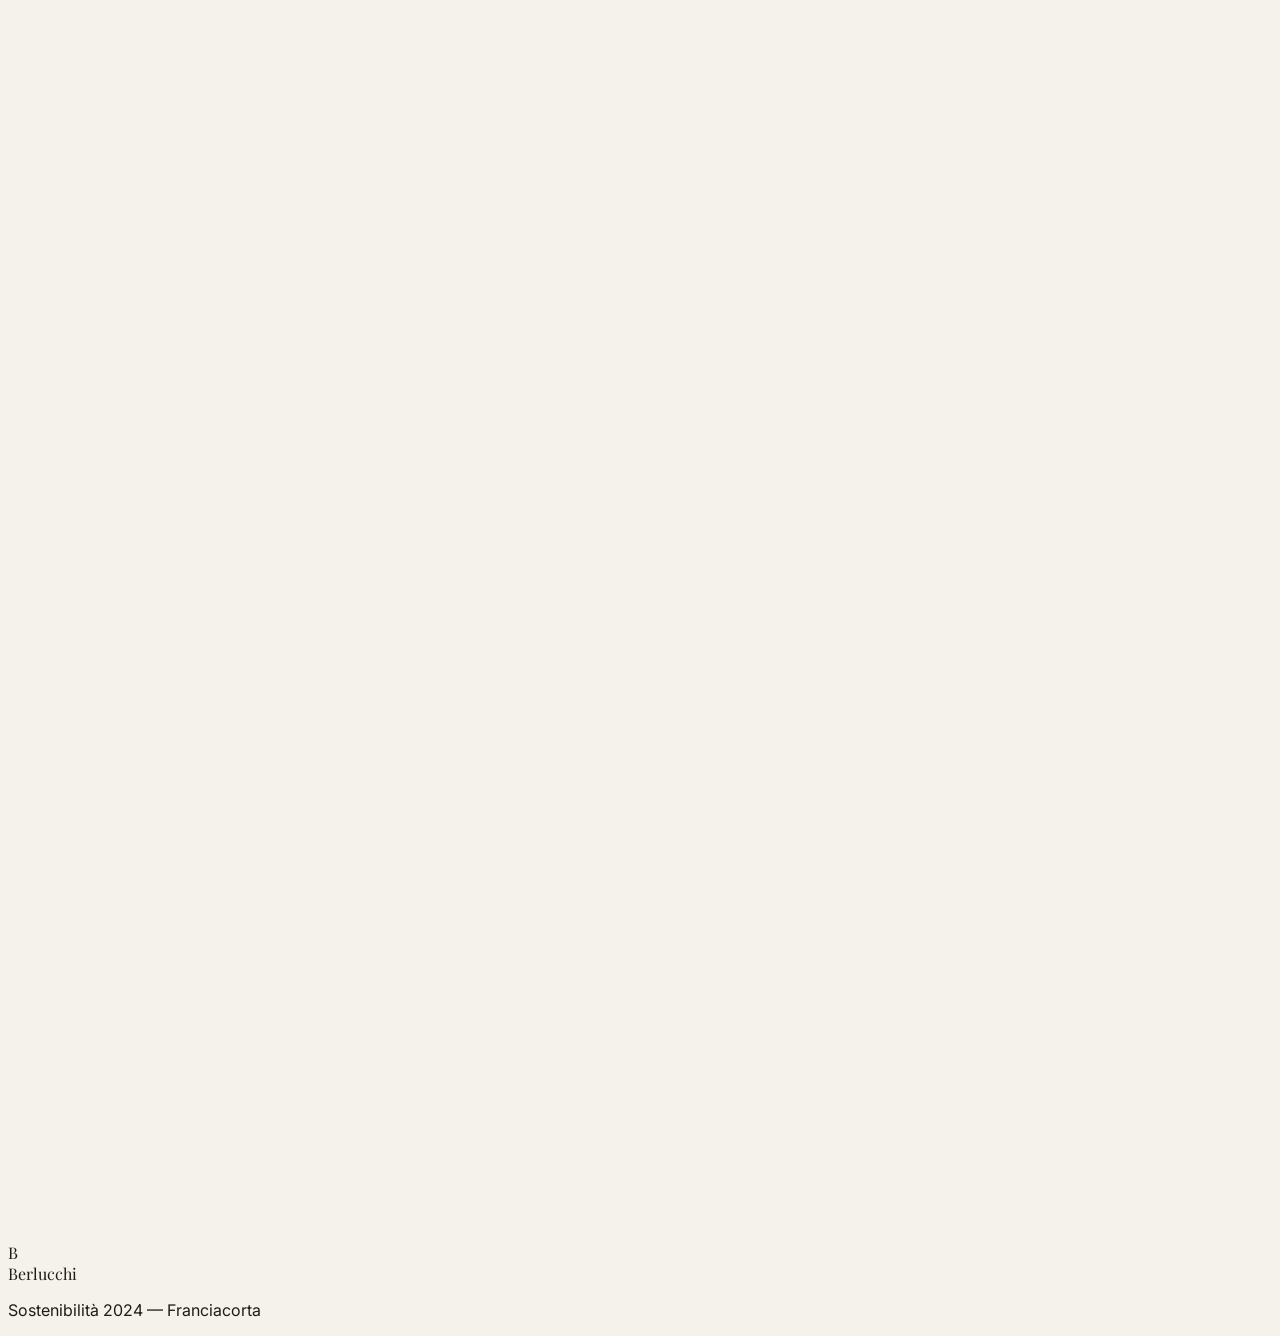
==== commit d349edb8: "Update index.html" ====
--- a/index.html
+++ b/index.html
@@ -9,7 +9,7 @@
     <link rel="preconnect" href="https://fonts.googleapis.com">
     <link rel="preconnect" href="https://fonts.gstatic.com" crossorigin>
     <link href="https://fonts.googleapis.com/css2?family=Inter:wght@300;400;500;600&family=Playfair+Display:ital,wght@0,400;0,600;1,400&display=swap" rel="stylesheet">
-    <link rel="stylesheet" href="style.css">
+    <link rel="stylesheet" href="styles.css">
 </head>
 <body class="bg-stone-50 text-stone-900 font-sans antialiased selection:bg-amber-200 selection:text-amber-900">
 
--- a/styles.css
+++ b/styles.css
@@ -0,0 +1,1123 @@
+:root {
+  --font-serif: 'Playfair Display', serif;
+  --font-sans: 'Inter', sans-serif;
+
+  --bg: #f5f2ec;
+  --bg-soft: #faf8f4;
+  --surface: rgba(255,255,255,0.94);
+  --surface-strong: rgba(255,255,255,0.98);
+  --surface-muted: #f7f4ee;
+  --surface-alt: #f0ece5;
+  --ink: #1f1b18;
+  --text: #44403c;
+  --text-soft: #6b655f;
+  --text-muted: #8c857f;
+
+  --brand-burgundy: #7f1d1d;
+  --brand-burgundy-soft: #9a2b2b;
+  --brand-gold: #b45309;
+  --brand-gold-soft: #d97706;
+  --brand-gold-faint: rgba(180, 83, 9, 0.12);
+  --brand-green: #33433a;
+
+  --line: rgba(120, 113, 108, 0.18);
+  --line-strong: rgba(120, 113, 108, 0.26);
+  --line-faint: rgba(120, 113, 108, 0.10);
+
+  --shadow-xs: 0 6px 14px -12px rgba(28, 25, 23, 0.18);
+  --shadow-sm: 0 14px 28px -24px rgba(28, 25, 23, 0.18);
+  --shadow-md: 0 18px 42px -28px rgba(28, 25, 23, 0.22);
+  --shadow-lg: 0 28px 56px -36px rgba(28, 25, 23, 0.26);
+  --shadow-xl: 0 42px 80px -48px rgba(28, 25, 23, 0.34);
+
+  --r-xs: 0.8rem;
+  --r-sm: 1rem;
+  --r-md: 1.25rem;
+  --r-lg: 1.5rem;
+  --r-xl: 1.9rem;
+  --r-pill: 999px;
+
+  --sp-1: 0.25rem;
+  --sp-2: 0.5rem;
+  --sp-3: 0.75rem;
+  --sp-4: 1rem;
+  --sp-5: 1.25rem;
+  --sp-6: 1.5rem;
+  --sp-7: 1.75rem;
+  --sp-8: 2rem;
+  --sp-9: 2.5rem;
+  --sp-10: 3rem;
+  --sp-11: 3.5rem;
+  --sp-12: 4rem;
+
+  --nav-h: 5rem;
+  --yearnav-h: 4.6rem;
+
+  --ease: cubic-bezier(0.22, 1, 0.36, 1);
+  --ease-soft: cubic-bezier(0.4, 0, 0.2, 1);
+}
+
+* {
+  box-sizing: border-box;
+}
+
+html {
+  scroll-behavior: smooth;
+}
+
+body {
+  background: var(--bg);
+  color: var(--ink);
+}
+
+img {
+  display: block;
+}
+
+.font-serif {
+  font-family: var(--font-serif);
+}
+
+.font-sans {
+  font-family: var(--font-sans);
+}
+
+.no-scrollbar::-webkit-scrollbar {
+  display: none;
+}
+
+.no-scrollbar {
+  -ms-overflow-style: none;
+  scrollbar-width: none;
+}
+
+::selection {
+  background: #f7d88c;
+  color: #3f1b00;
+}
+
+button:focus-visible,
+a:focus-visible {
+  outline: 2px solid var(--brand-burgundy);
+  outline-offset: 2px;
+}
+
+/* Motion */
+@keyframes fadeUp {
+  from {
+    opacity: 0;
+    transform: translateY(12px);
+  }
+  to {
+    opacity: 1;
+    transform: translateY(0);
+  }
+}
+
+.animate-fade-in {
+  animation: fadeUp 0.55s var(--ease-soft) forwards;
+}
+
+.reveal-section {
+  opacity: 0;
+  transform: translateY(2rem);
+  transition:
+    opacity 0.82s var(--ease),
+    transform 0.82s var(--ease);
+}
+
+.reveal-section.is-visible {
+  opacity: 1;
+  transform: translateY(0);
+}
+
+/* Navigation */
+.main-nav-shell {
+  transition:
+    background-color 320ms var(--ease-soft),
+    border-color 320ms var(--ease-soft),
+    box-shadow 320ms var(--ease-soft),
+    transform 320ms var(--ease-soft);
+}
+
+#navbar {
+  background: rgba(245, 242, 236, 0.84);
+  backdrop-filter: blur(18px);
+  border-bottom: 1px solid rgba(120, 113, 108, 0.14);
+}
+
+.main-nav-shell.nav-compact {
+  background: rgba(247, 244, 238, 0.94);
+  box-shadow: var(--shadow-sm);
+}
+
+.nav-link {
+  position: relative;
+  display: inline-flex;
+  align-items: center;
+  height: 2.25rem;
+}
+
+.nav-link span {
+  position: relative;
+  display: inline-block;
+}
+
+.nav-link span::after {
+  content: "";
+  position: absolute;
+  left: 0;
+  bottom: -0.34rem;
+  width: 100%;
+  height: 1.5px;
+  background: linear-gradient(90deg, var(--brand-burgundy), var(--brand-gold));
+  transform: scaleX(0);
+  transform-origin: left center;
+  transition: transform 260ms var(--ease-soft);
+}
+
+.nav-link:hover span::after,
+.nav-link.is-active span::after {
+  transform: scaleX(1);
+}
+
+.nav-link.is-active {
+  color: var(--brand-burgundy) !important;
+}
+
+#year-nav {
+  background: rgba(250, 248, 244, 0.92);
+  backdrop-filter: blur(14px);
+  border-bottom: 1px solid rgba(120, 113, 108, 0.12);
+  transition:
+    transform 320ms var(--ease-soft),
+    background-color 320ms var(--ease-soft),
+    box-shadow 320ms var(--ease-soft);
+}
+
+#year-nav.year-nav-condensed {
+  background: rgba(250, 248, 244, 0.97);
+  box-shadow: var(--shadow-xs);
+}
+
+.year-btn {
+  position: relative;
+  transition:
+    color 220ms ease,
+    background-color 220ms ease,
+    transform 220ms ease;
+}
+
+.year-btn::after {
+  content: "";
+  position: absolute;
+  bottom: -0.25rem;
+  left: 0;
+  width: 100%;
+  height: 2px;
+  background: var(--brand-gold);
+  transform: scaleX(0);
+  transform-origin: left center;
+  transition: transform 220ms ease;
+}
+
+.year-btn.active {
+  color: var(--brand-burgundy);
+  font-weight: 600;
+}
+
+.year-btn.active::after {
+  transform: scaleX(1);
+}
+
+#compare-toggle.active {
+  background-color: var(--brand-burgundy);
+  box-shadow: 0 0 0 6px rgba(127, 29, 29, 0.08);
+}
+
+#compare-toggle.active #compare-toggle-knob {
+  transform: translateX(1.5rem);
+}
+
+section[id] {
+  scroll-margin-top: 10rem;
+}
+
+.section-active-anchor {
+  position: relative;
+}
+
+.section-active-anchor::before {
+  content: "";
+  position: absolute;
+  left: 0;
+  top: 0;
+  width: 4px;
+  height: 0;
+  background: linear-gradient(180deg, var(--brand-burgundy), var(--brand-gold));
+  border-radius: 999px;
+  opacity: 0;
+  transition: height 420ms var(--ease-soft), opacity 420ms var(--ease-soft);
+}
+
+.section-active-anchor.is-current::before {
+  height: 4.4rem;
+  opacity: 0.92;
+}
+
+/* Hero */
+header {
+  min-height: 100svh;
+  padding-top: calc(var(--nav-h) + var(--yearnav-h) + 1rem);
+}
+
+header::after {
+  content: "";
+  position: absolute;
+  inset: 0;
+  background:
+    radial-gradient(circle at 18% 24%, rgba(217, 119, 6, 0.12), transparent 24%),
+    radial-gradient(circle at 76% 16%, rgba(127, 29, 29, 0.14), transparent 28%),
+    linear-gradient(to bottom, rgba(250,248,244,0.1), rgba(245,242,236,0.76));
+  pointer-events: none;
+  z-index: 1;
+}
+
+.hero-media {
+  transform: scale(1.05) translate3d(0, 0, 0);
+  transform-origin: center center;
+  transition: transform 120ms linear, opacity 260ms ease;
+  will-change: transform;
+}
+
+.hero-stage {
+  will-change: transform, opacity;
+}
+
+.hero-stage__inner {
+  display: grid;
+  grid-template-columns: minmax(0, 1.14fr) minmax(300px, 0.62fr);
+  gap: 3.25rem;
+  align-items: center;
+}
+
+.hero-main {
+  min-height: 30rem;
+  display: flex;
+  flex-direction: column;
+  justify-content: center;
+}
+
+.hero-badge-wrap,
+.hero-copy,
+.hero-meta-panel {
+  will-change: transform;
+  transition: transform 120ms linear, opacity 260ms ease;
+}
+
+.hero-badge {
+  display: inline-flex;
+  align-items: center;
+  gap: 0.6rem;
+  padding: 0.74rem 1rem;
+  border-radius: var(--r-pill);
+  background: rgba(255,255,255,0.88);
+  border: 1px solid rgba(255,255,255,0.7);
+  backdrop-filter: blur(14px);
+  box-shadow: var(--shadow-md);
+  font-size: 0.72rem;
+  letter-spacing: 0.14em;
+  text-transform: uppercase;
+  color: var(--brand-burgundy);
+  font-weight: 600;
+}
+
+.hero-badge__dot {
+  width: 0.45rem;
+  height: 0.45rem;
+  border-radius: 999px;
+  background: var(--brand-burgundy);
+  box-shadow: 0 0 0 6px rgba(127, 29, 29, 0.08);
+}
+
+.hero-kicker {
+  margin-bottom: 1rem;
+  font-size: 0.78rem;
+  letter-spacing: 0.22em;
+  text-transform: uppercase;
+  color: rgba(68, 64, 60, 0.82);
+}
+
+.hero-title {
+  margin-bottom: 1rem;
+  font-size: clamp(3.7rem, 7.2vw, 6.7rem);
+  line-height: 0.9;
+  letter-spacing: -0.06em;
+  color: var(--ink);
+  text-wrap: balance;
+}
+
+.hero-tagline {
+  max-width: 31rem;
+  font-size: clamp(1.05rem, 1.9vw, 1.3rem);
+  line-height: 1.65;
+  color: rgba(68, 64, 60, 0.92);
+  font-weight: 300;
+}
+
+.hero-meta-panel {
+  justify-self: end;
+  width: min(100%, 340px);
+  padding: 1.15rem 1.2rem;
+  border-radius: var(--r-lg);
+  background: rgba(255,255,255,0.76);
+  border: 1px solid rgba(255,255,255,0.78);
+  backdrop-filter: blur(16px);
+  box-shadow: var(--shadow-lg);
+}
+
+.hero-meta-panel__row {
+  display: flex;
+  justify-content: space-between;
+  gap: 1rem;
+  padding: 0.7rem 0;
+  border-bottom: 1px solid rgba(231,229,228,0.82);
+}
+
+.hero-meta-panel__row:last-child {
+  border-bottom: 0;
+  padding-bottom: 0;
+}
+
+.hero-meta-panel__label {
+  font-size: 0.68rem;
+  text-transform: uppercase;
+  letter-spacing: 0.14em;
+  color: var(--text-soft);
+}
+
+.hero-meta-panel__value {
+  font-family: var(--font-serif);
+  font-size: 1.05rem;
+  color: var(--brand-burgundy);
+}
+
+.hero-cinematic-shade {
+  position: absolute;
+  inset: auto 0 0 0;
+  height: 34%;
+  background: linear-gradient(to top, rgba(28,25,23,0.18), transparent);
+  pointer-events: none;
+  z-index: 2;
+}
+
+/* Insight banner */
+.insight-banner {
+  display: inline-flex;
+  align-items: flex-start;
+  gap: 0.9rem;
+  max-width: 52rem;
+  padding: 1rem 1.05rem;
+  border-radius: 1.1rem;
+  border: 1px solid rgba(231,229,228,0.92);
+  background: linear-gradient(135deg, rgba(255,255,255,0.92) 0%, rgba(250,250,249,0.96) 100%);
+  box-shadow: var(--shadow-sm);
+}
+
+.insight-banner__icon {
+  display: flex;
+  align-items: center;
+  justify-content: center;
+  width: 2rem;
+  height: 2rem;
+  flex: 0 0 2rem;
+  border-radius: 999px;
+  background: #fffbeb;
+  color: var(--brand-gold);
+}
+
+.insight-banner__label {
+  margin-bottom: 0.2rem;
+  font-size: 0.68rem;
+  text-transform: uppercase;
+  letter-spacing: 0.14em;
+  color: #a16207;
+}
+
+.insight-banner__text {
+  font-size: 0.95rem;
+  line-height: 1.5;
+  color: var(--text);
+  font-weight: 500;
+}
+
+/* Cards generic */
+.materialita-card,
+.archive-card,
+.governance-node,
+.filiera-step,
+#persone-territorio .bg-white,
+#identita .bg-white {
+  transition:
+    transform 280ms var(--ease-soft),
+    box-shadow 280ms var(--ease-soft),
+    border-color 280ms var(--ease-soft),
+    background-color 280ms var(--ease-soft);
+}
+
+.materialita-card:hover,
+.archive-card:hover,
+.governance-node:hover,
+#persone-territorio .bg-white:hover,
+#identita .bg-white:hover {
+  transform: translateY(-3px);
+  box-shadow: var(--shadow-md);
+}
+
+/* Performance */
+#performance {
+  background:
+    radial-gradient(circle at top right, rgba(245, 158, 11, 0.09), transparent 22%),
+    linear-gradient(180deg, #f5f5f4 0%, #f0ede7 100%);
+}
+
+#performance .kpi-board {
+  position: relative;
+}
+
+#performance .kpi-board::before {
+  content: "";
+  position: absolute;
+  left: -1.25rem;
+  right: -1.25rem;
+  top: -1.25rem;
+  height: 1px;
+  background: linear-gradient(90deg, transparent, rgba(180,83,9,0.35), transparent);
+  pointer-events: none;
+}
+
+#performance.is-visible .kpi-card:hover {
+  transform: translateY(-6px);
+  box-shadow: var(--shadow-lg);
+}
+
+.kpi-board {
+  display: grid;
+  grid-template-columns: minmax(0, 1.14fr) minmax(0, 1.86fr);
+  gap: 1.5rem;
+  align-items: start;
+}
+
+.kpi-board__hero {
+  display: grid;
+  gap: 1rem;
+}
+
+.kpi-board__side {
+  display: grid;
+  grid-template-columns: repeat(3, minmax(0, 1fr));
+  gap: 1rem;
+}
+
+.kpi-card {
+  position: relative;
+  overflow: hidden;
+  min-height: 12.75rem;
+  padding: 1.25rem;
+  border-radius: var(--r-lg);
+  border: 1px solid #e7e5e4;
+  background: rgba(255,255,255,0.96);
+  box-shadow: var(--shadow-md);
+  backdrop-filter: blur(8px);
+}
+
+.kpi-card--secondary {
+  min-height: 13.2rem;
+}
+
+.kpi-card--hero {
+  padding: 1.5rem;
+  background:
+    radial-gradient(circle at top right, rgba(180,83,9,0.1), transparent 30%),
+    linear-gradient(135deg, #ffffff 0%, #fafaf9 100%);
+  border-left: 4px solid var(--brand-gold);
+}
+
+.kpi-card--hero::after {
+  content: "";
+  position: absolute;
+  right: -2.8rem;
+  bottom: -2.8rem;
+  width: 8rem;
+  height: 8rem;
+  border-radius: 999px;
+  background: radial-gradient(circle, rgba(180,83,9,0.12), transparent 65%);
+  pointer-events: none;
+}
+
+.kpi-card--environmental {
+  background: linear-gradient(180deg, rgba(255,251,235,0.65) 0%, rgba(255,255,255,0.98) 100%);
+}
+
+.kpi-card__header {
+  position: relative;
+  min-height: 3rem;
+  padding-right: 0;
+}
+
+.kpi-card__label {
+  display: block;
+  max-width: 72%;
+  color: var(--text-soft);
+  font-size: 0.72rem;
+  letter-spacing: 0.11em;
+  text-transform: uppercase;
+}
+
+.kpi-card--environmental .kpi-card__label {
+  color: #a16207;
+}
+
+.kpi-card__value-wrap {
+  position: relative;
+  z-index: 1;
+  display: flex;
+  align-items: baseline;
+  gap: 0.35rem;
+}
+
+.kpi-value {
+  display: inline-block;
+  transition: transform 240ms ease;
+}
+
+.kpi-card:hover .kpi-value {
+  transform: scale(1.03);
+  transform-origin: left center;
+}
+
+.kpi-card--hero .kpi-value {
+  font-size: clamp(3rem, 5vw, 4.9rem);
+  line-height: 0.92;
+  letter-spacing: -0.04em;
+  color: var(--brand-burgundy);
+}
+
+.kpi-card--secondary .kpi-value {
+  font-size: 2rem;
+  line-height: 1;
+  color: #24201d;
+}
+
+.kpi-card--environmental .kpi-value {
+  color: #7c3608;
+}
+
+.kpi-unit {
+  color: var(--text-soft);
+  transform: translateY(-0.08em);
+}
+
+.kpi-card__sparkline {
+  margin-top: 0.85rem;
+  padding-top: 0.65rem;
+  border-top: 1px solid rgba(231,229,228,0.8);
+}
+
+.sparkline {
+  fill: none;
+  stroke: rgba(180,83,9,0.42);
+  stroke-width: 2;
+  stroke-linecap: round;
+  stroke-linejoin: round;
+  transition: stroke 220ms ease;
+}
+
+.kpi-card:hover .sparkline {
+  stroke: rgba(127,29,29,0.68);
+}
+
+.mini-timeline {
+  position: absolute;
+  left: 1.25rem;
+  right: 1.25rem;
+  bottom: 0.72rem;
+  height: 2px;
+  border-radius: 999px;
+  background: linear-gradient(
+    to right,
+    #e7e5e4 0%,
+    #e7e5e4 var(--progress-start),
+    var(--brand-gold) var(--progress-start),
+    var(--brand-gold) var(--progress-end),
+    #e7e5e4 var(--progress-end)
+  );
+  opacity: 1;
+}
+
+/* KPI logic */
+.kpi-card .delta-indicator {
+  display: none;
+  transition: opacity 220ms ease, transform 220ms ease;
+}
+
+.kpi-card .ghost-value {
+  display: none;
+}
+
+.kpi-card .micro-label {
+  margin-top: 0.55rem;
+  font-size: 0.68rem;
+  line-height: 1.3;
+  letter-spacing: 0.05em;
+  text-transform: uppercase;
+  color: var(--brand-gold);
+  opacity: 0;
+  transform: translateY(6px);
+  transition: opacity 220ms ease, transform 220ms ease;
+  pointer-events: none;
+}
+
+.kpi-card.is-standard:hover .micro-label,
+.kpi-card.is-standard:focus-within .micro-label {
+  opacity: 0.92;
+  transform: translateY(0);
+}
+
+.kpi-card.is-compare .micro-label,
+.kpi-card .micro-label.is-suppressed {
+  display: none !important;
+}
+
+.kpi-card.is-compare .kpi-card__header {
+  padding-right: 7.3rem;
+}
+
+.kpi-card.is-compare .delta-indicator {
+  display: inline-flex !important;
+  align-items: center;
+  gap: 0.35rem;
+  position: absolute;
+  top: 0;
+  right: 0;
+  z-index: 3;
+  padding: 0.38rem 0.65rem;
+  border-radius: 999px;
+  background: #fef3c7;
+  color: #92400e;
+  font-size: 0.72rem;
+  font-weight: 700;
+  line-height: 1;
+  white-space: nowrap;
+  box-shadow: inset 0 0 0 1px rgba(180,83,9,0.10);
+}
+
+.kpi-card.is-compare .delta-indicator__meta {
+  font-size: 0.62rem;
+  font-weight: 700;
+  opacity: 0.78;
+  margin-left: 0.15rem;
+  text-transform: lowercase;
+}
+
+.kpi-card.is-compare .ghost-value {
+  display: inline-block !important;
+  position: absolute;
+  top: 2.7rem;
+  right: 0;
+  font-size: 0.74rem;
+  line-height: 1;
+  color: #a8a29e;
+  opacity: 0.92;
+  white-space: nowrap;
+  font-family: var(--font-serif);
+  pointer-events: none;
+}
+
+.kpi-card--hero.is-compare .ghost-value {
+  top: 3rem;
+}
+
+/* KPI editorial panel polish */
+.kpi-board {
+  background:
+    linear-gradient(180deg, rgba(255,255,255,0.18), rgba(255,255,255,0.02)),
+    radial-gradient(circle at 8% 4%, rgba(180,83,9,0.08), transparent 26%),
+    radial-gradient(circle at 92% 0%, rgba(127,29,29,0.08), transparent 22%);
+  padding: 1.25rem;
+  border-radius: calc(var(--r-xl) + 0.2rem);
+  border: 1px solid rgba(120,113,108,0.10);
+}
+
+.kpi-board__hero .kpi-card:nth-child(1) {
+  min-height: 15rem;
+}
+
+.kpi-board__hero .kpi-card:nth-child(2) {
+  min-height: 15rem;
+}
+
+.kpi-card::before {
+  content: "";
+  position: absolute;
+  inset: 0;
+  background: linear-gradient(180deg, rgba(255,255,255,0.18), transparent 22%);
+  pointer-events: none;
+}
+
+.kpi-card::after {
+  content: "";
+  position: absolute;
+  left: 1.25rem;
+  right: 1.25rem;
+  bottom: 0.9rem;
+  height: 2px;
+  background: linear-gradient(90deg, var(--brand-gold), rgba(180,83,9,0.06));
+  opacity: 0;
+  transform: scaleX(0.82);
+  transform-origin: left center;
+  transition: opacity 260ms ease, transform 260ms ease;
+}
+
+.kpi-card:hover::after {
+  opacity: 1;
+  transform: scaleX(1);
+}
+
+/* Materiality */
+.materialita-card {
+  border-left: 3px solid transparent;
+}
+
+.materialita-card:hover {
+  border-left-color: var(--brand-gold);
+  padding-left: calc(1.5rem + 0.15rem);
+}
+
+/* Filiera */
+.filiera-step {
+  opacity: 0.66;
+  transition: opacity 220ms ease, transform 220ms ease, border-color 220ms ease;
+}
+
+.filiera-step.active {
+  opacity: 1;
+  transform: translateX(10px);
+}
+
+/* Governance */
+.governance-node {
+  position: relative;
+  padding: 1.25rem 1.25rem 1.25rem 1.4rem;
+  border-radius: var(--r-md);
+  border: 1px solid #e7e5e4;
+  background: rgba(255,255,255,0.92);
+  box-shadow: var(--shadow-sm);
+}
+
+.governance-node::before {
+  content: "";
+  position: absolute;
+  inset: 1rem auto 1rem 0;
+  width: 3px;
+  border-radius: 999px;
+  background: linear-gradient(180deg, var(--brand-burgundy), var(--brand-gold));
+}
+
+.governance-node + .governance-node {
+  margin-top: 1rem;
+}
+
+.governance-node__meta {
+  margin-bottom: 0.5rem;
+  font-size: 0.68rem;
+  line-height: 1;
+  text-transform: uppercase;
+  letter-spacing: 0.14em;
+  color: var(--brand-gold);
+}
+
+.governance-node__title {
+  margin-bottom: 0.55rem;
+  font-family: var(--font-serif);
+  font-size: 1.35rem;
+  line-height: 1.1;
+  color: var(--ink);
+}
+
+.governance-node__text {
+  font-size: 0.95rem;
+  line-height: 1.6;
+  color: #57534e;
+}
+
+/* Archive */
+.archive-grid {
+  display: grid;
+  gap: 1rem;
+}
+
+.archive-card {
+  display: grid;
+  grid-template-columns: 7.5rem minmax(0, 1fr) auto;
+  gap: 1rem;
+  align-items: center;
+  padding: 1.2rem 1.25rem;
+  border-radius: 1.4rem;
+  border: 1px solid #e7e5e4;
+  background: rgba(255,255,255,0.94);
+  box-shadow: var(--shadow-sm);
+}
+
+.archive-card.is-current {
+  border-color: rgba(127,29,29,0.22);
+  background:
+    radial-gradient(circle at top right, rgba(180,83,9,0.08), transparent 24%),
+    rgba(255,255,255,0.98);
+}
+
+.archive-card__year {
+  font-family: var(--font-serif);
+  font-size: 2.2rem;
+  line-height: 1;
+  color: var(--brand-burgundy);
+  opacity: 0.88;
+}
+
+.archive-card__title {
+  margin-bottom: 0.25rem;
+  font-family: var(--font-serif);
+  font-size: 1.25rem;
+  color: var(--ink);
+}
+
+.archive-card__text {
+  margin-bottom: 0.65rem;
+  font-size: 0.92rem;
+  line-height: 1.55;
+  color: #57534e;
+}
+
+.archive-card__meta {
+  display: grid;
+  grid-template-columns: repeat(3, minmax(0, 1fr));
+  gap: 0.75rem;
+}
+
+.archive-card__meta dt {
+  margin-bottom: 0.2rem;
+  font-size: 0.63rem;
+  line-height: 1;
+  text-transform: uppercase;
+  letter-spacing: 0.12em;
+  color: #a8a29e;
+}
+
+.archive-card__meta dd {
+  margin: 0;
+  font-size: 0.88rem;
+  line-height: 1.2;
+  color: #292524;
+}
+
+.archive-btn {
+  display: inline-flex;
+  align-items: center;
+  justify-content: center;
+  min-width: 8.5rem;
+  height: 2.6rem;
+  padding: 0 1rem;
+  border-radius: 999px;
+  border: 1px solid #d6d3d1;
+  background: #fafaf9;
+  color: #44403c;
+  font-size: 0.78rem;
+  font-weight: 600;
+  letter-spacing: 0.06em;
+  text-transform: uppercase;
+  transition: border-color 220ms ease, background-color 220ms ease, color 220ms ease;
+}
+
+.archive-btn:hover:not([disabled]) {
+  border-color: var(--brand-burgundy);
+  background: #fff;
+  color: var(--brand-burgundy);
+}
+
+.archive-btn.is-current {
+  border-color: var(--brand-burgundy);
+  background: var(--brand-burgundy);
+  color: #fff;
+}
+
+/* Temporal states */
+.temporal-blur {
+  filter: blur(4px);
+  transform: translateY(10px);
+  opacity: 0.5;
+  transition: all 0.5s var(--ease-soft);
+}
+
+.temporal-focus {
+  filter: blur(0);
+  transform: translateY(0);
+  opacity: 1;
+  transition: all 0.5s var(--ease-soft);
+}
+
+.temporal-shift .kpi-card {
+  transform: translateY(14px) scale(0.985);
+  opacity: 0.58;
+  filter: blur(2px);
+}
+
+/* Utility */
+#hero-image,
+#filiera-image,
+#territory-quote {
+  transition: opacity 320ms ease;
+}
+
+#mobile-menu a.text-red-900 {
+  color: var(--brand-burgundy) !important;
+}
+
+.archive-btn[disabled] {
+  cursor: default;
+  opacity: 1;
+}
+
+/* Responsive */
+@media (max-width: 1024px) {
+  .kpi-board {
+    grid-template-columns: 1fr;
+  }
+
+  .kpi-board__side {
+    grid-template-columns: repeat(2, minmax(0, 1fr));
+  }
+}
+
+@media (max-width: 960px) {
+  .hero-stage__inner {
+    grid-template-columns: 1fr;
+    gap: 2.25rem;
+    align-items: start;
+  }
+
+  .hero-main {
+    min-height: auto;
+  }
+
+  .hero-meta-panel {
+    justify-self: start;
+  }
+
+  .hero-title {
+    font-size: clamp(3rem, 11vw, 4.8rem);
+  }
+
+  .hero-tagline {
+    max-width: 100%;
+  }
+
+  .hero-media {
+    transform: scale(1.02) translate3d(0, 0, 0);
+  }
+}
+
+@media (max-width: 880px) {
+  .archive-card {
+    grid-template-columns: 1fr;
+    gap: 0.9rem;
+  }
+
+  .archive-card__meta {
+    grid-template-columns: 1fr 1fr;
+  }
+}
+
+@media (max-width: 768px) {
+  header {
+    padding-top: 11.5rem;
+  }
+
+  section[id] {
+    scroll-margin-top: 11.5rem;
+  }
+
+  .kpi-card.is-compare .kpi-card__header {
+    padding-right: 0;
+  }
+
+  .kpi-card.is-compare .delta-indicator {
+    position: static;
+    margin-top: 0.4rem;
+  }
+
+  .kpi-card.is-compare .ghost-value {
+    position: static;
+    display: block !important;
+    margin-top: 0.35rem;
+    font-size: 0.72rem;
+  }
+}
+
+@media (max-width: 640px) {
+  .kpi-board__side {
+    grid-template-columns: 1fr;
+  }
+
+  .kpi-card__header {
+    min-height: auto;
+  }
+
+  .kpi-card__label {
+    max-width: 100%;
+  }
+
+  .kpi-card--hero .kpi-value {
+    font-size: 3rem;
+  }
+
+  .archive-card__meta {
+    grid-template-columns: 1fr;
+  }
+}
+
+@media (prefers-reduced-motion: reduce) {
+  html {
+    scroll-behavior: auto;
+  }
+
+  .hero-media,
+  .hero-stage,
+  .hero-copy,
+  .hero-meta-panel,
+  .hero-badge-wrap,
+  .reveal-section,
+  .main-nav-shell,
+  #year-nav,
+  .kpi-card,
+  .materialita-card,
+  .archive-card,
+  .governance-node,
+  .filiera-step,
+  .year-btn {
+    transition: none !important;
+    animation: none !important;
+    transform: none !important;
+  }
+}
+
+@media print {
+  #year-nav,
+  #navbar,
+  #compare-toggle {
+    display: none;
+  }
+
+  body {
+    background: #fff;
+  }
+}
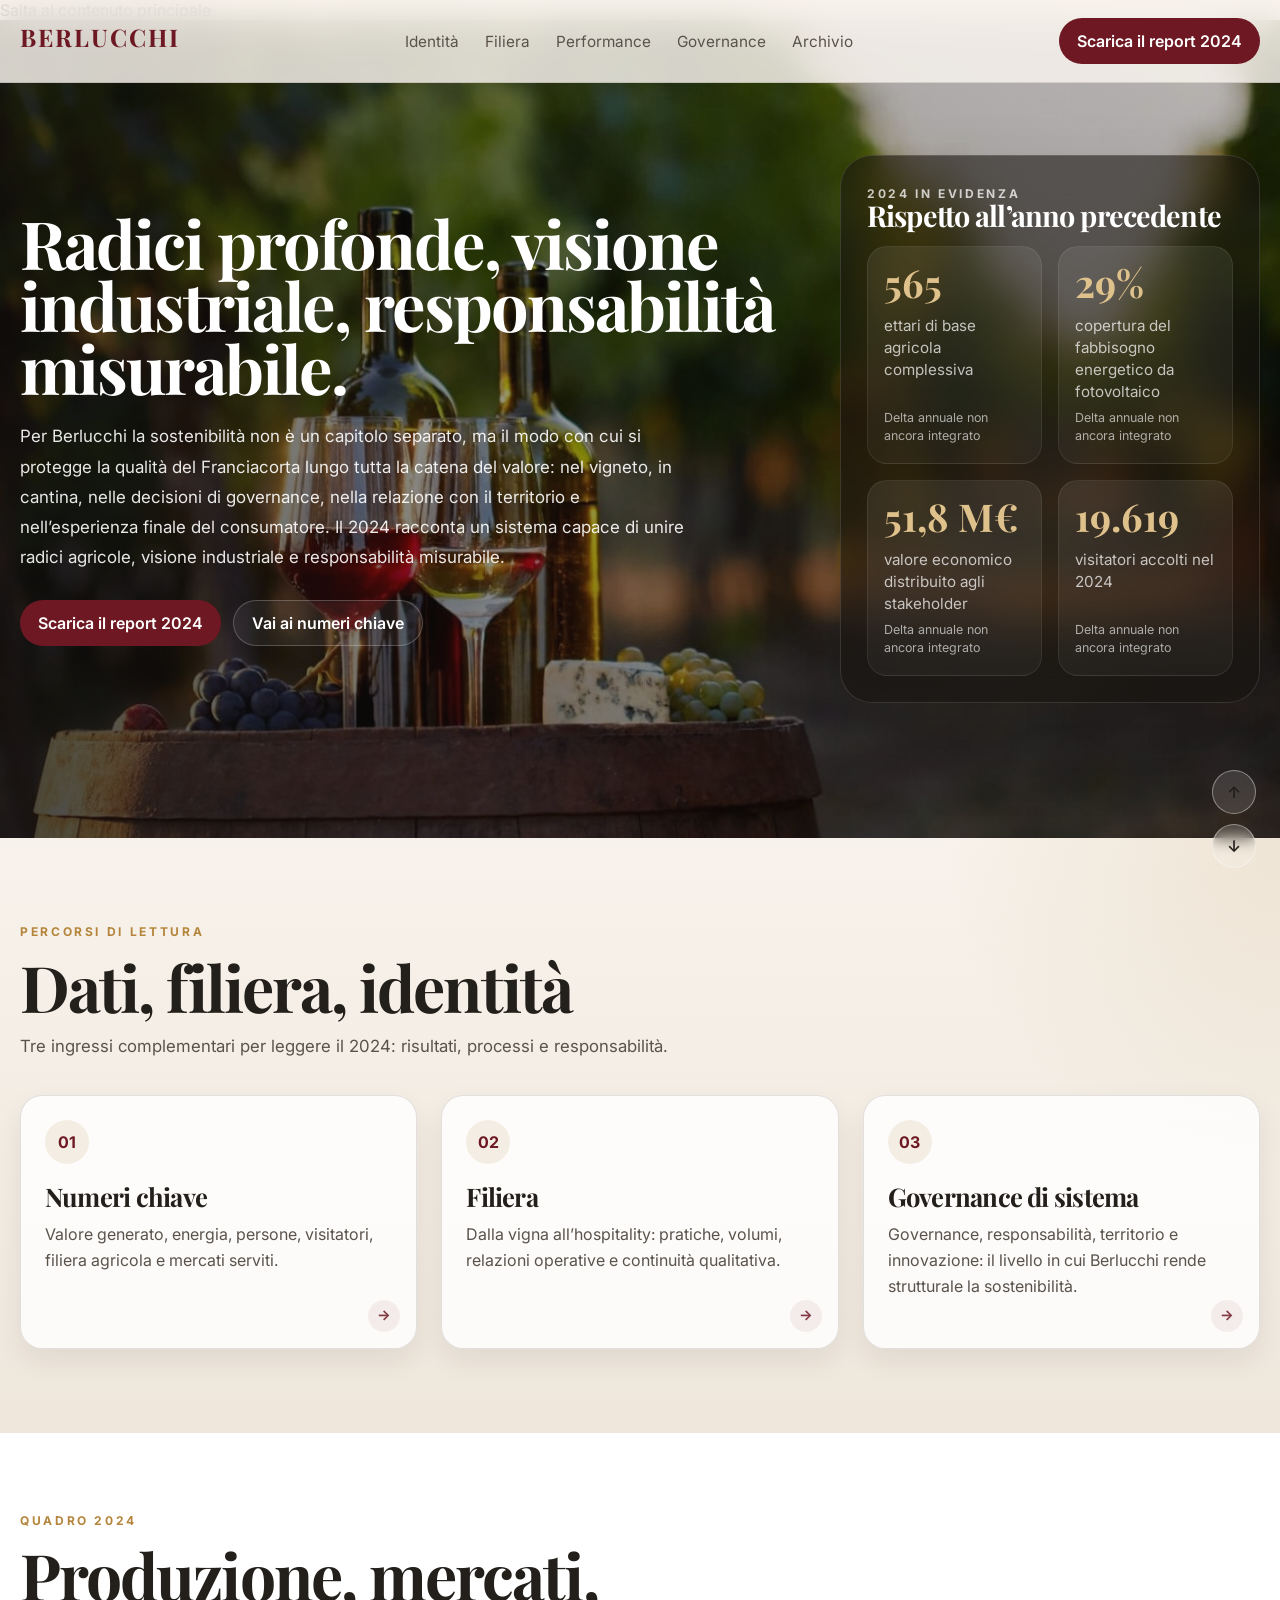
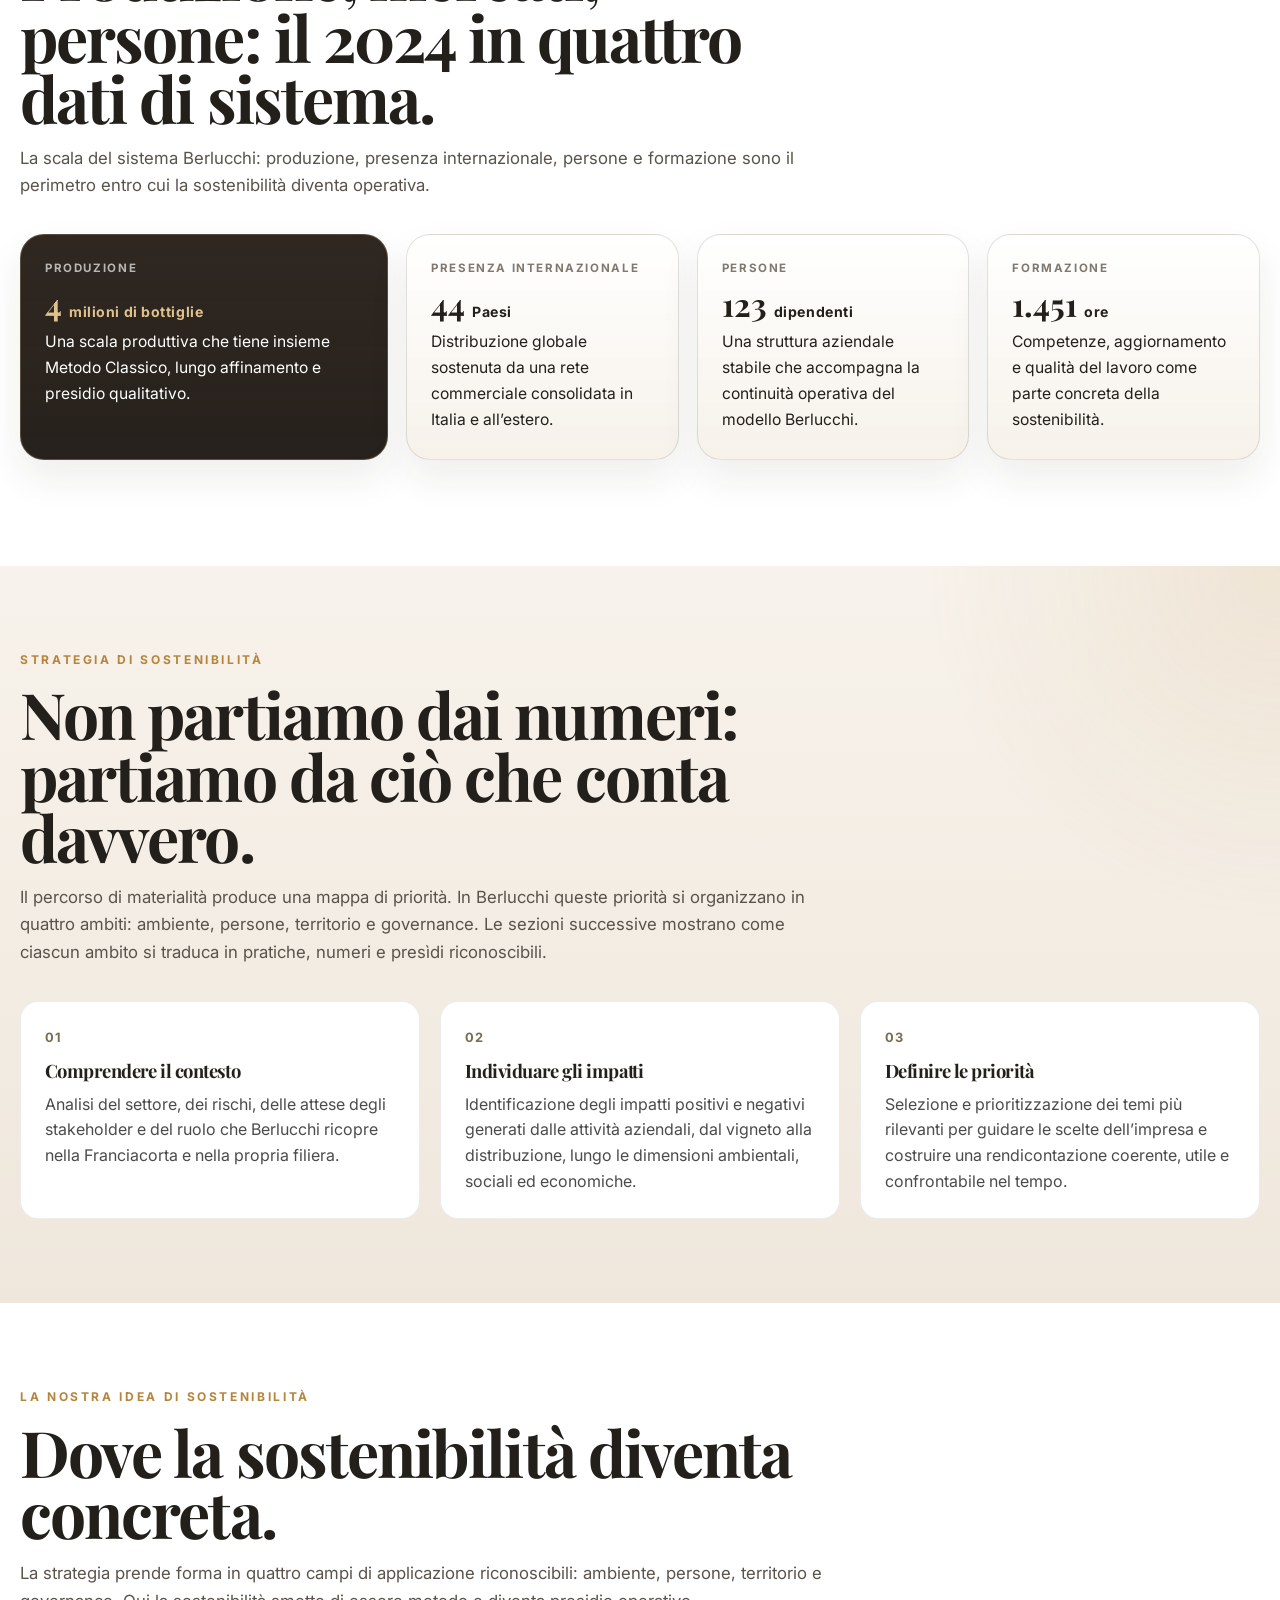
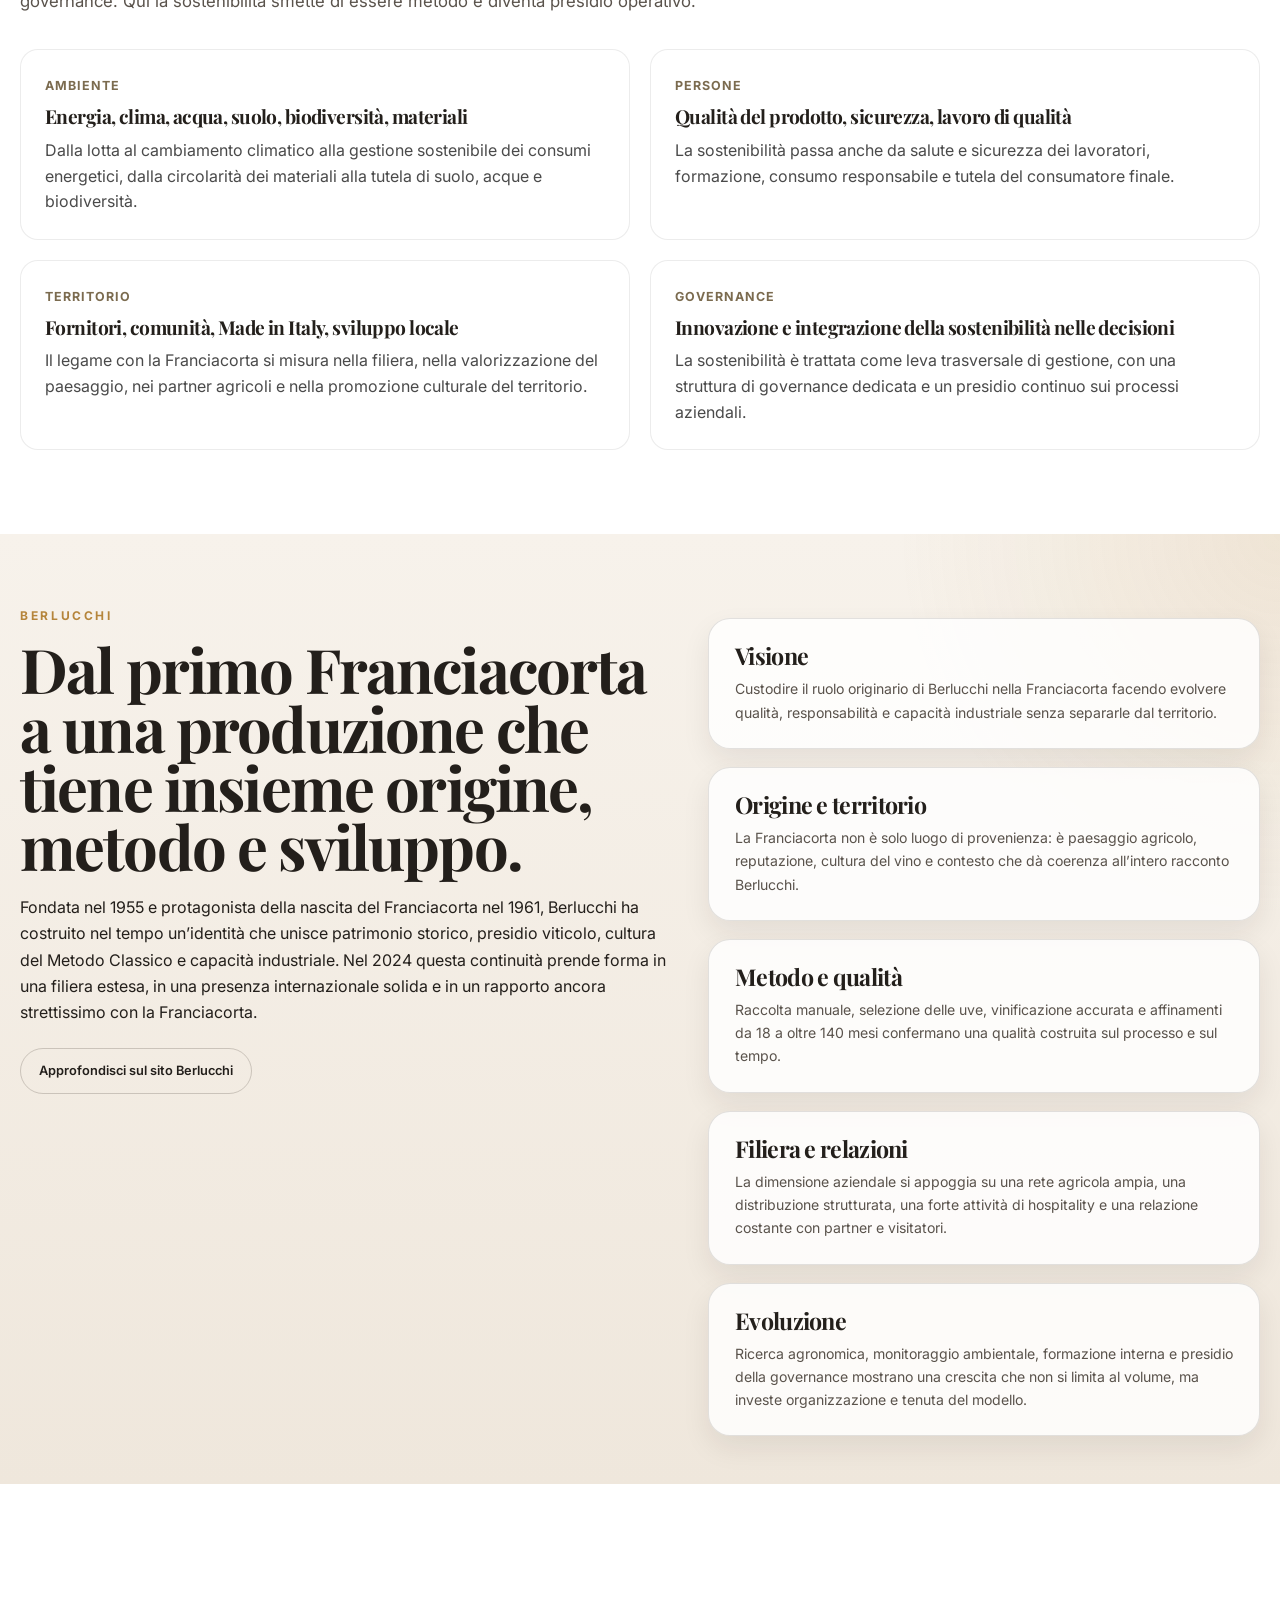
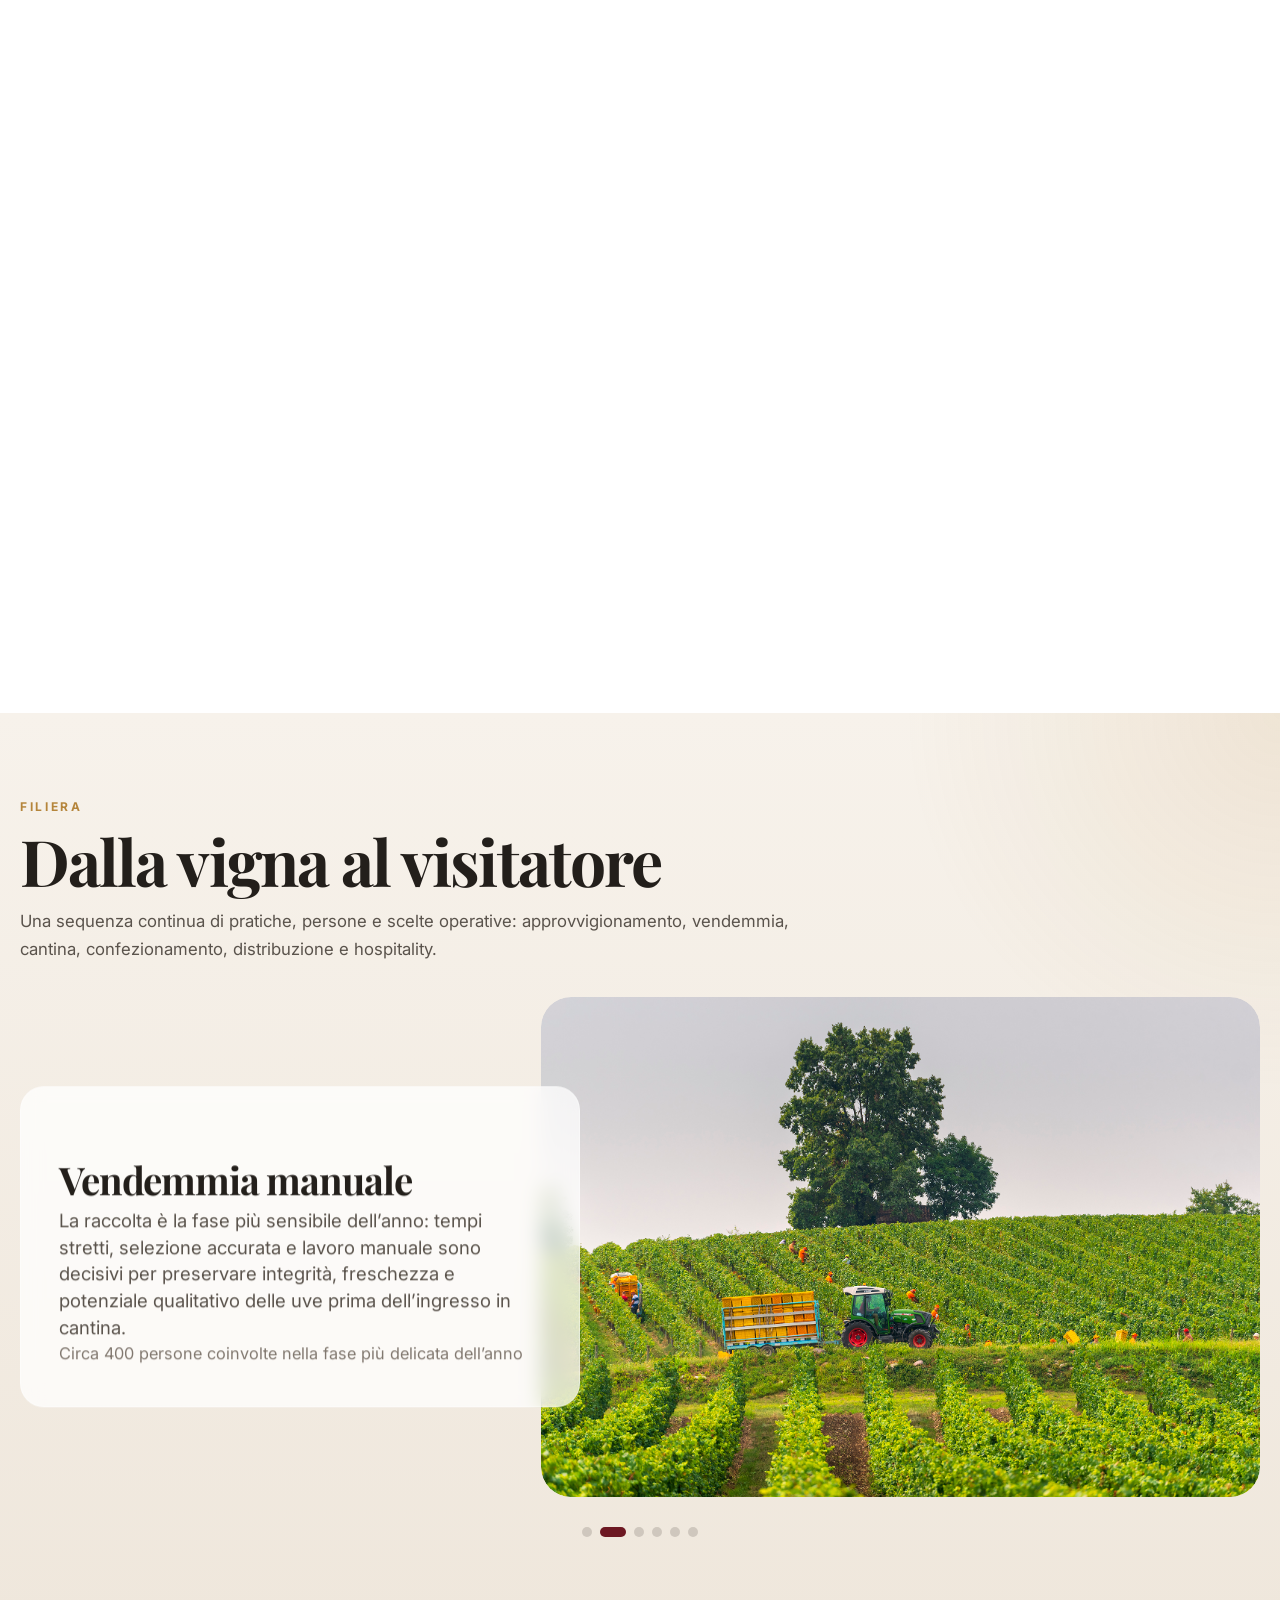
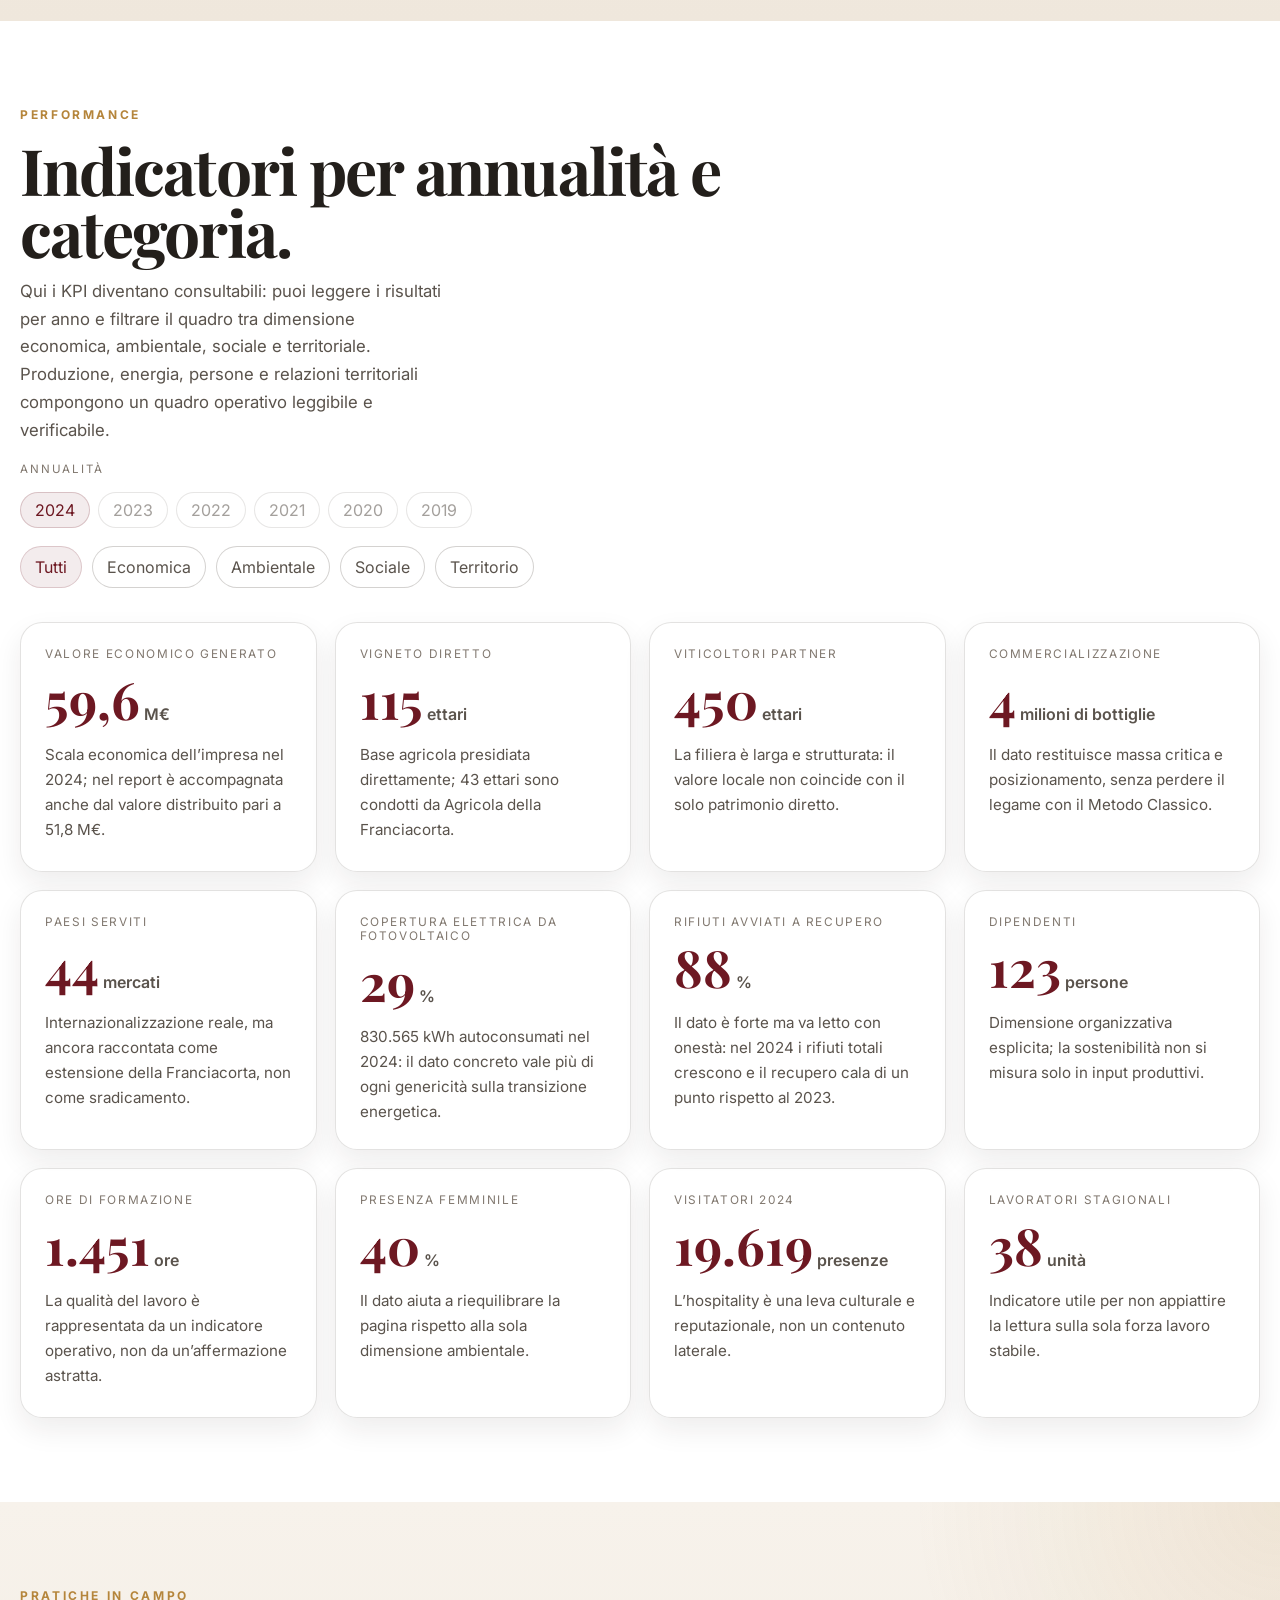
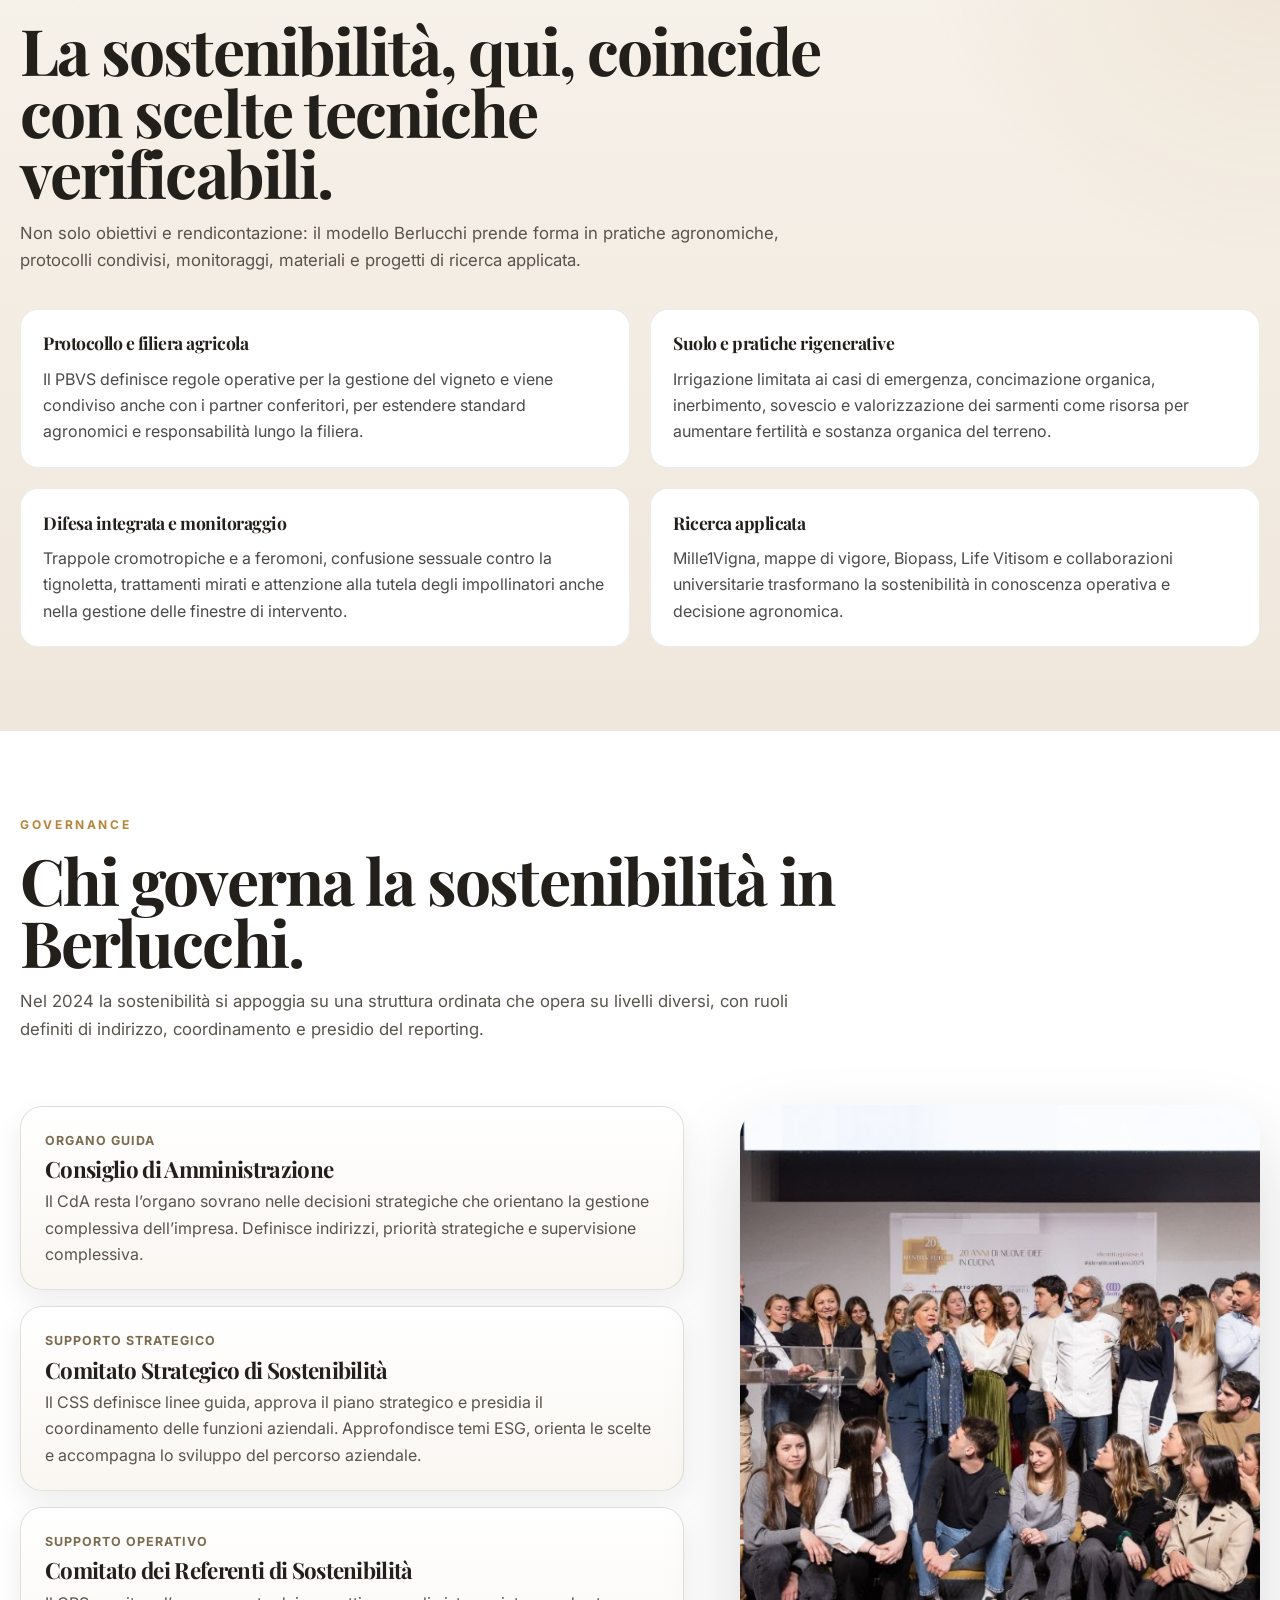
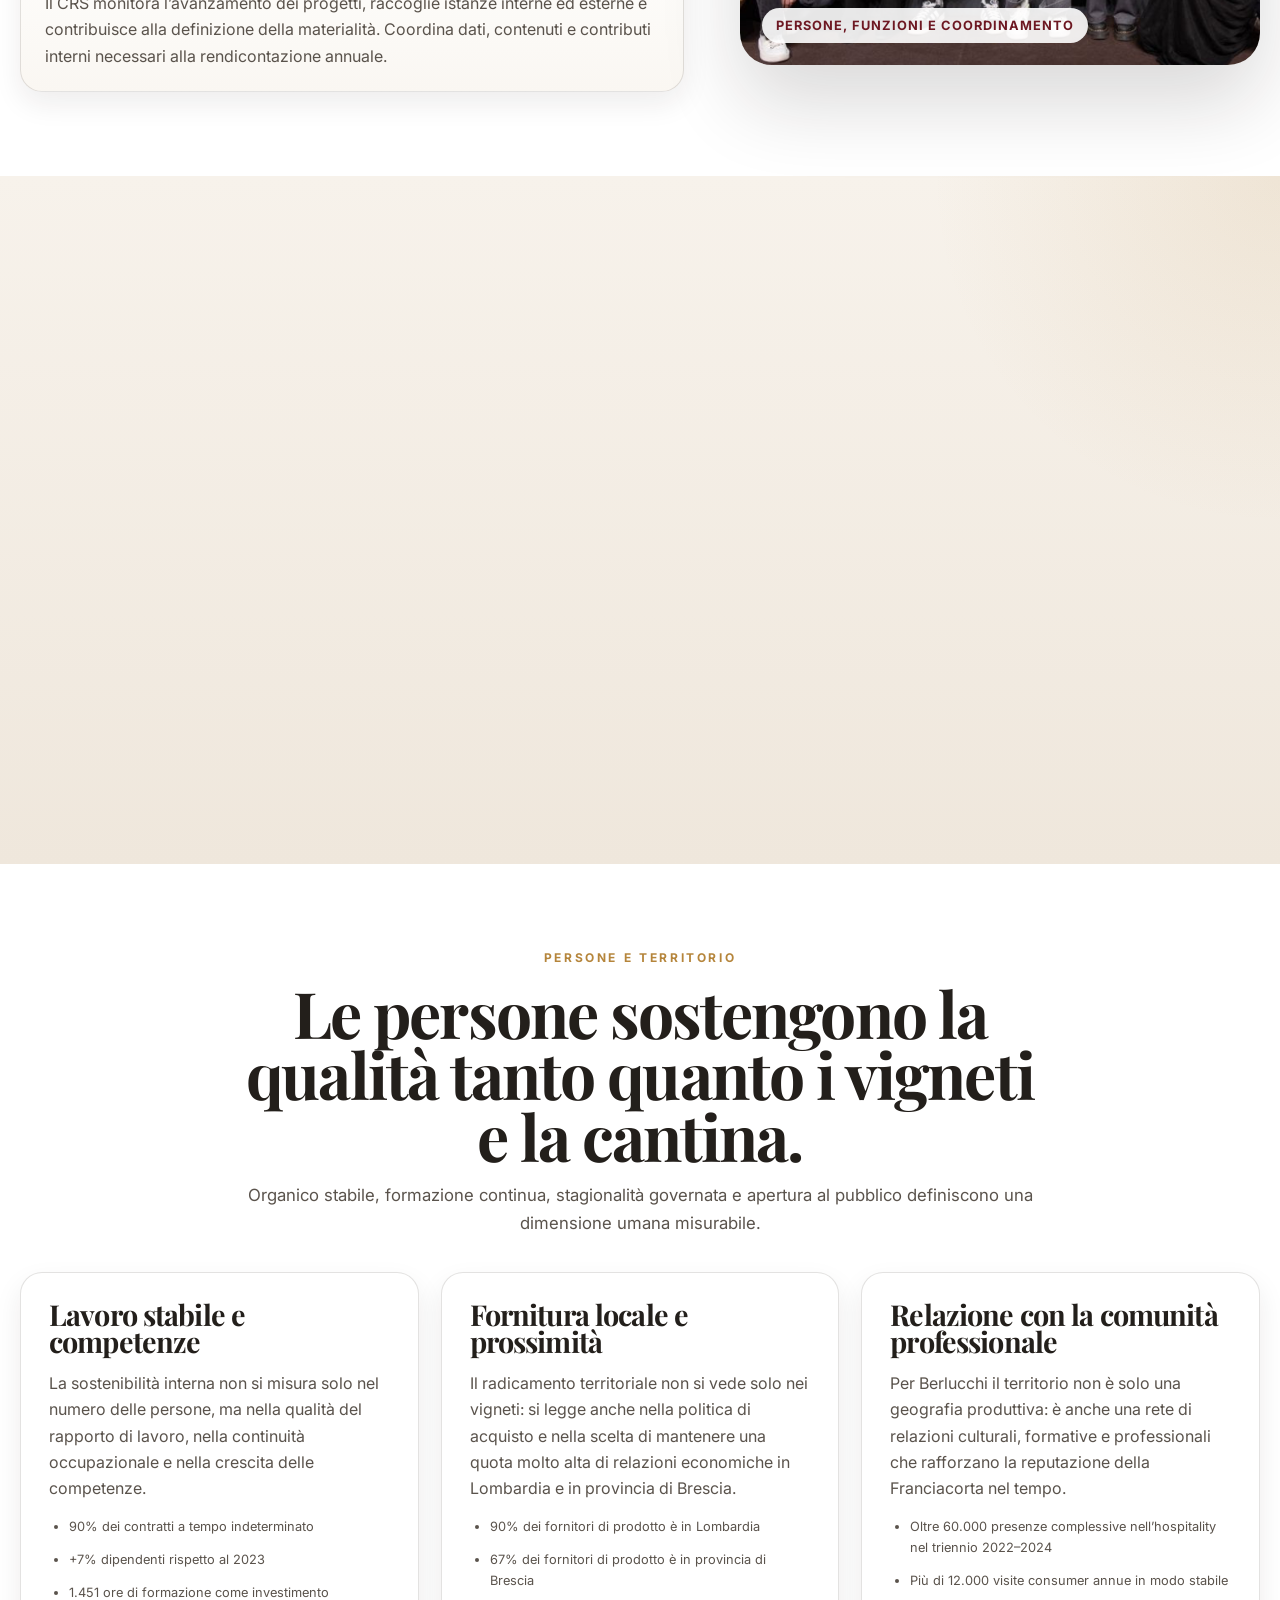
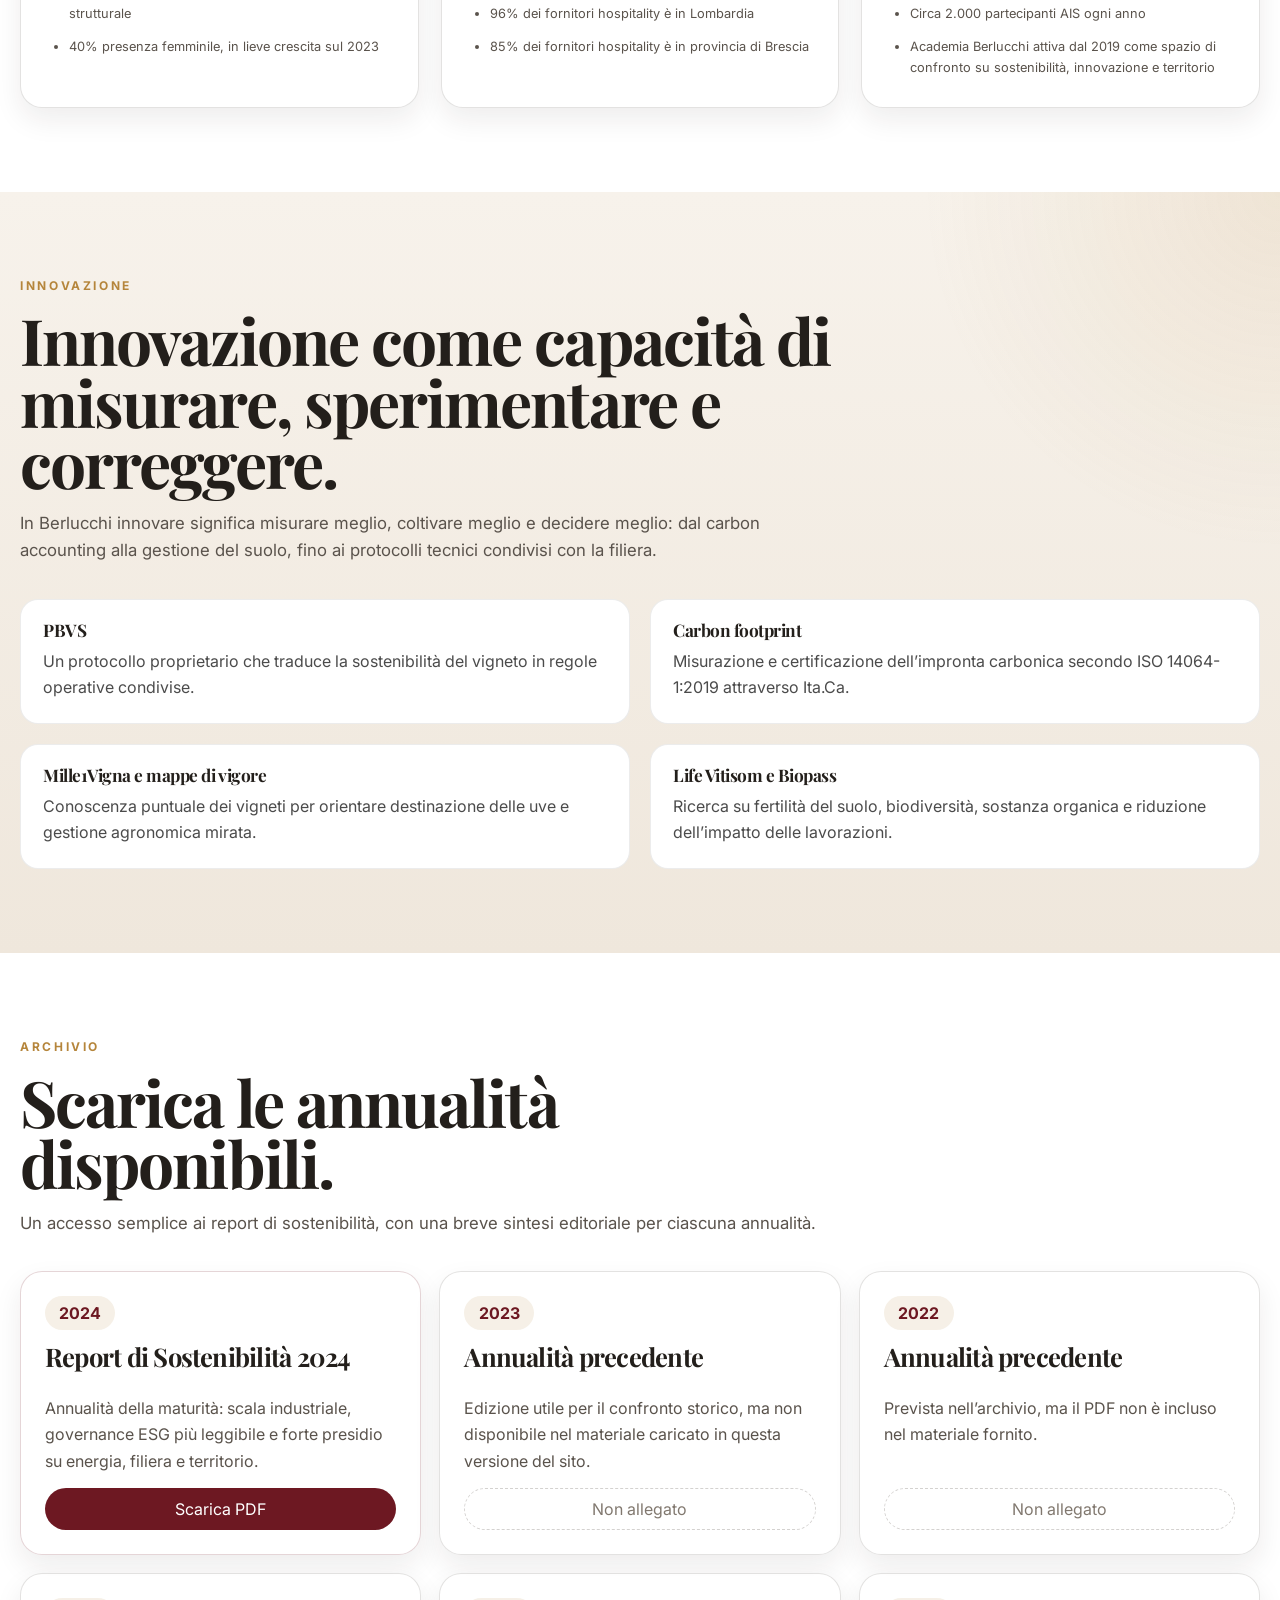
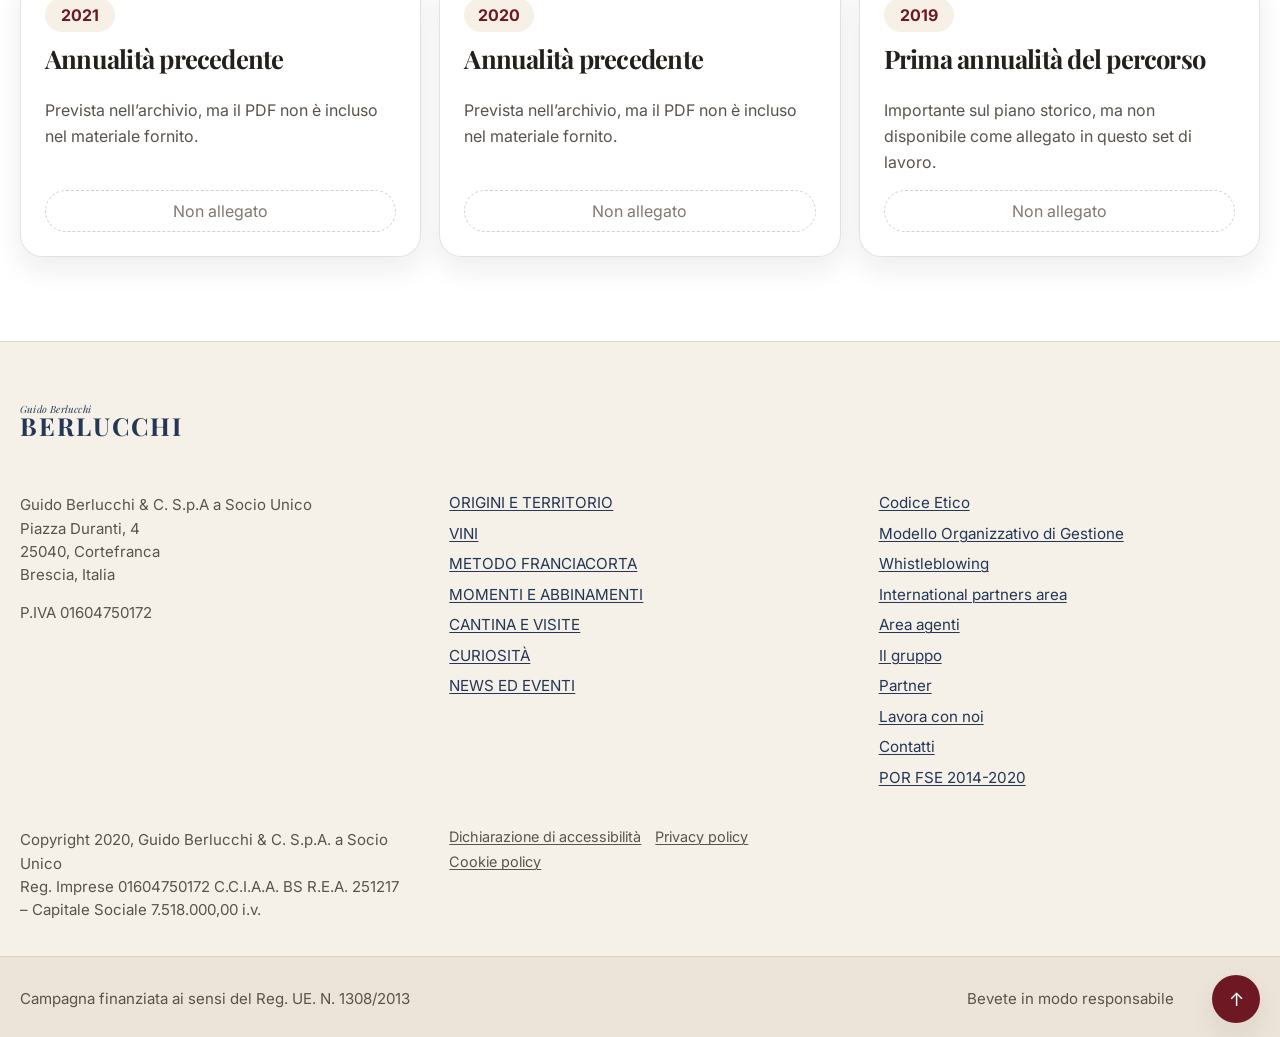
==== commit 24e08cad: "Latest version of project Project has been revamped locally and then uploaded." ====
--- a/index.html
+++ b/index.html
@@ -1,456 +1,990 @@
 <!DOCTYPE html>
-<html lang="it" class="scroll-smooth">
+<html lang="it">
 <head>
-    <meta charset="UTF-8">
-    <meta name="viewport" content="width=device-width, initial-scale=1.0">
-    <title>Berlucchi | Sustainability Intelligence 2019-2024 v10</title>
-    <script src="https://cdn.tailwindcss.com"></script>
-    <script src="https://unpkg.com/lucide@latest"></script>
-    <link rel="preconnect" href="https://fonts.googleapis.com">
-    <link rel="preconnect" href="https://fonts.gstatic.com" crossorigin>
-    <link href="https://fonts.googleapis.com/css2?family=Inter:wght@300;400;500;600&family=Playfair+Display:ital,wght@0,400;0,600;1,400&display=swap" rel="stylesheet">
-    <link rel="stylesheet" href="styles.css">
+  <meta charset="UTF-8">
+  <meta name="viewport" content="width=device-width, initial-scale=1.0">
+  <meta name="description" content="Berlucchi 2024: valore generato, filiera, persone, territorio, governance e risultati del percorso di sostenibilità.">
+  <title>Berlucchi | Report di Sostenibilità 2024</title>
+  <link rel="preconnect" href="https://fonts.googleapis.com">
+  <link rel="preconnect" href="https://fonts.gstatic.com" crossorigin>
+  <link href="https://fonts.googleapis.com/css2?family=Inter:wght@400;500;600;700&family=Playfair+Display:wght@500;600;700&display=swap" rel="stylesheet">
+  <link rel="stylesheet" href="css/style.css">
 </head>
-<body class="bg-stone-50 text-stone-900 font-sans antialiased selection:bg-amber-200 selection:text-amber-900">
-
-    <!-- Navigation -->
-    <nav class="main-nav-shell fixed top-0 w-full z-50 bg-stone-50/90 backdrop-blur-md border-b border-stone-200 transition-all duration-500" id="navbar">
-        <div class="max-w-7xl mx-auto px-6 lg:px-8">
-            <div class="flex justify-between items-center h-20">
-                <div class="flex items-center gap-4">
-                    <div class="w-10 h-10 bg-red-950 rounded-full flex items-center justify-center text-stone-50 font-serif text-xl font-bold">B</div>
-                    <span class="font-serif text-2xl tracking-tight text-red-950">Berlucchi</span>
-                </div>
-                
-                <div class="hidden md:flex items-center gap-8 text-sm tracking-wide" id="desktop-nav-links">
-    <a href="#identita" class="nav-link text-stone-600 hover:text-red-900 transition-colors" data-section="identita">
-        <span>Identità</span>
-    </a>
-    <a href="#performance" class="nav-link text-stone-600 hover:text-red-900 transition-colors" data-section="performance">
-        <span>Performance</span>
-    </a>
-    <a href="#filiera" class="nav-link text-stone-600 hover:text-red-900 transition-colors" data-section="filiera">
-        <span>Filiera</span>
-    </a>
-    <a href="#governance" class="nav-link text-stone-600 hover:text-red-900 transition-colors" data-section="governance">
-        <span>Governance</span>
-    </a>
-    <a href="#archivio" class="nav-link text-stone-600 hover:text-red-900 transition-colors" data-section="archivio">
-        <span>Archivio</span>
-    </a>
+<body>
+  <a class="skip-link" href="#main-content">Salta al contenuto principale</a>
+
+  <header class="site-header" id="navbar">
+    <div class="shell nav-bar">
+      <a class="ud_header__logo" href="#top" aria-label="Berlucchi, torna all'inizio pagina">
+        <svg class="ud_logo ud_logo--header" viewBox="0 0 220 44" aria-hidden="true" focusable="false">
+          <text x="0" y="30" class="ud_logo__text">BERLUCCHI</text>
+        </svg>
+      </a>
+
+      <button class="nav-toggle" id="nav-toggle" aria-expanded="false" aria-controls="mobile-menu" type="button" aria-label="Apri il menu di navigazione">
+		  <span class="nav-toggle__bar"></span>
+		  <span class="nav-toggle__bar"></span>
+		  <span class="nav-toggle__bar"></span>
+		</button>
+
+      <nav class="main-nav" aria-label="Sezioni principali">
+        <a href="#identita">Identità</a>
+        <a href="#filiera">Filiera</a>
+        <a href="#performance">Performance</a>
+        <a href="#governance">Governance</a>
+        <a href="#archivio">Archivio</a>
+      </nav>
+
+      <a class="nav-download" href="assets/Report_Sostenibilita_Berlucchi_2024.pdf" download>Scarica il report 2024</a>
+    </div>
+
+    <nav class="mobile-menu" id="mobile-menu" aria-label="Navigazione mobile" hidden>
+      <a href="#identita">Identità</a>
+      <a href="#filiera">Filiera</a>
+      <a href="#performance">Performance</a>
+      <a href="#governance">Governance</a>
+      <a href="#archivio">Archivio</a>
+      <a href="assets/Report_Sostenibilita_Berlucchi_2024.pdf" download>Scarica il report 2024</a>
+    </nav>
+  </header>
+
+  <main id="main-content">
+    <section class="hero" id="top" aria-labelledby="hero-title">
+      <div class="hero__media">
+        <img src="assets/hero-franciacorta.jpg" alt="Vigneti Berlucchi in Franciacorta" class="hero__image">
+        <div class="hero__overlay" aria-hidden="true"></div>
+      </div>
+
+		<div class="shell hero__grid">
+			<div class="hero__content reveal">
+				<h1 id="hero-title">Radici profonde, visione industriale, responsabilità misurabile.</h1>
+				<p class="hero__lead">
+					Per Berlucchi la sostenibilità non è un capitolo separato, ma il modo con cui si protegge la qualità
+					del Franciacorta lungo tutta la catena del valore: nel vigneto, in cantina, nelle decisioni di governance,
+					nella relazione con il territorio e nell’esperienza finale del consumatore. Il 2024 racconta un sistema
+					capace di unire radici agricole, visione industriale e responsabilità misurabile.
+				</p>
+
+          <div class="hero__actions">
+            <a class="btn btn--primary" href="assets/Report_Sostenibilita_Berlucchi_2024.pdf" download>Scarica il report 2024</a>
+            <a class="btn btn--secondary" href="#performance">Vai ai numeri chiave</a>
+          </div>
+        </div>
+
+		<aside class="hero__panel reveal" aria-label="Sintesi 2024">
+			<div class="hero__panel-head">
+				<span class="eyebrow eyebrow--light">2024 in evidenza</span>
+				<h2>Rispetto all’anno precedente</h2>
+			</div>
+
+			<div class="hero__metrics hero__metrics--expanded">
+			  <article>
+				<strong>565</strong>
+				<span>ettari di base agricola complessiva</span>
+				<small>Delta annuale non ancora integrato</small>
+			  </article>
+
+			  <article>
+				<strong>29%</strong>
+				<span>copertura del fabbisogno energetico da fotovoltaico</span>
+				<small>Delta annuale non ancora integrato</small>
+			  </article>
+
+			  <article>
+				<strong>51,8 M€</strong>
+				<span>valore economico distribuito agli stakeholder</span>
+				<small>Delta annuale non ancora integrato</small>
+			  </article>
+
+			  <article>
+				<strong>19.619</strong>
+				<span>visitatori accolti nel 2024</span>
+				<small>Delta annuale non ancora integrato</small>
+			  </article>
+			</div>
+        </aside>
+      </div>
+    </section>
+
+	<section class="section section--paths" id="percorsi">
+      <div class="shell">
+        <div class="section-head reveal">
+          <p class="eyebrow">Percorsi di lettura</p>
+          <h2>Dati, filiera, identità</h2>
+          <p>Tre ingressi complementari per leggere il 2024: risultati, processi e responsabilità.</p>
+        </div>
+
+        <div class="path-grid">
+          <a class="path-card reveal" href="#performance">
+            <span>01</span>
+            <h3>Numeri chiave</h3>
+            <p>Valore generato, energia, persone, visitatori, filiera agricola e mercati serviti.</p>
+			<em class="path-card__cta" aria-hidden="true">→</em>
+          </a>
+
+          <a class="path-card reveal" href="#filiera">
+            <span>02</span>
+            <h3>Filiera</h3>
+            <p>Dalla vigna all’hospitality: pratiche, volumi, relazioni operative e continuità qualitativa.</p>
+			<em class="path-card__cta" aria-hidden="true">→</em>
+          </a>
+
+          <a class="path-card reveal" href="#governance">
+            <span>03</span>
+            <h3>Governance di sistema</h3>
+            <p>Governance, responsabilità, territorio e innovazione: il livello in cui Berlucchi rende strutturale la sostenibilità.</p>
+			<em class="path-card__cta" aria-hidden="true">→</em>
+          </a>
+        </div>
+      </div>
+    </section>
+
+    <section class="section section--quadro" id="quadro" aria-labelledby="quadro-2024-title">
+      <div class="shell">
+        <div class="section-head reveal">
+          <p class="eyebrow">Quadro 2024</p>
+          <h2 id="quadro-2024-title">Produzione, mercati, persone: il 2024 in quattro dati di sistema.</h2>
+		  <p>La scala del sistema Berlucchi: produzione, presenza internazionale, persone e formazione sono il perimetro entro cui la sostenibilità diventa operativa.</p>
+        </div>
+
+        <div class="overview-grid reveal" aria-label="Sintesi immediata del 2024">
+		  <article class="overview-card overview-card--featured">
+			<span class="overview-card__label">Produzione</span>
+			<strong class="overview-card__value">4 <small>milioni di bottiglie</small></strong>
+			<p>Una scala produttiva che tiene insieme Metodo Classico, lungo affinamento e presidio qualitativo.</p>
+		  </article>
+
+		  <article class="overview-card">
+			<span class="overview-card__label">Presenza internazionale</span>
+			<strong class="overview-card__value">44 <small>Paesi</small></strong>
+			<p>Distribuzione globale sostenuta da una rete commerciale consolidata in Italia e all’estero.</p>
+		  </article>
+
+		  <article class="overview-card">
+			<span class="overview-card__label">Persone</span>
+			<strong class="overview-card__value">123 <small>dipendenti</small></strong>
+			<p>Una struttura aziendale stabile che accompagna la continuità operativa del modello Berlucchi.</p>
+		  </article>
+
+		  <article class="overview-card">
+			<span class="overview-card__label">Formazione</span>
+			<strong class="overview-card__value">1.451 <small>ore</small></strong>
+			<p>Competenze, aggiornamento e qualità del lavoro come parte concreta della sostenibilità.</p>
+		  </article>
+		</div>
+      </div>
+    </section>
+
+	<section class="section section--materialita" id="materialita" aria-labelledby="materialita-title">
+		<div class="shell">
+			<div class="section-head reveal">
+				<p class="eyebrow">Strategia di sostenibilità</p>
+				<h2 id="materialita-title">Non partiamo dai numeri: partiamo da ciò che conta davvero.</h2>
+				<p>
+					Il percorso di materialità produce una mappa di priorità. In Berlucchi queste priorità si organizzano in quattro ambiti: 
+					ambiente, persone, territorio e governance. Le sezioni successive mostrano come ciascun ambito si traduca in pratiche, 
+					numeri e presìdi riconoscibili.
+				</p>
+			</div>
+
+			<div class="materialita-process reveal">
+				<article class="materialita-step">
+					<span class="materialita-step__index">01</span>
+					<h3>Comprendere il contesto</h3>
+					<p>
+						Analisi del settore, dei rischi, delle attese degli stakeholder e del ruolo che Berlucchi
+						ricopre nella Franciacorta e nella propria filiera.
+					</p>
+				</article>
+
+				<article class="materialita-step">
+					<span class="materialita-step__index">02</span>
+					<h3>Individuare gli impatti</h3>
+					<p>
+						Identificazione degli impatti positivi e negativi generati dalle attività aziendali,
+						dal vigneto alla distribuzione, lungo le dimensioni ambientali, sociali ed economiche.
+					</p>
+				</article>
+
+				<article class="materialita-step">
+					<span class="materialita-step__index">03</span>
+					<h3>Definire le priorità</h3>
+					<p>
+						Selezione e prioritizzazione dei temi più rilevanti per guidare le scelte dell’impresa
+						e costruire una rendicontazione coerente, utile e confrontabile nel tempo.
+					</p>
+				</article>
+			</div>
+		</div>
+	</section>
+
+	<section class="section section--materiality" id="temi-materiali" aria-labelledby="temi-materiali-title">
+	  <div class="shell">
+		<div class="section-head reveal">
+		  <p class="eyebrow">La nostra idea di sostenibilità</p>
+		  <h2 id="temi-materiali-title">Dove la sostenibilità diventa concreta.</h2>
+		  <p>
+		  La strategia prende forma in quattro campi di applicazione riconoscibili: ambiente, persone,
+		  territorio e governance. Qui la sostenibilità smette di essere metodo e diventa presidio operativo.
+		</p>
+		</div>
+
+		<div class="materiality-grid reveal">
+			<article class="materiality-card">
+				<span class="materiality-card__kicker">Ambiente</span>
+				<h3>Energia, clima, acqua, suolo, biodiversità, materiali</h3>
+				<p>
+					Dalla lotta al cambiamento climatico alla gestione sostenibile dei consumi energetici,
+					dalla circolarità dei materiali alla tutela di suolo, acque e biodiversità.
+				</p>
+			</article>
+
+			<article class="materiality-card">
+				<span class="materiality-card__kicker">Persone</span>
+				<h3>Qualità del prodotto, sicurezza, lavoro di qualità</h3>
+				<p>
+					La sostenibilità passa anche da salute e sicurezza dei lavoratori, formazione,
+					consumo responsabile e tutela del consumatore finale.
+				</p>
+			</article>
+
+			<article class="materiality-card">
+				<span class="materiality-card__kicker">Territorio</span>
+				<h3>Fornitori, comunità, Made in Italy, sviluppo locale</h3>
+				<p>
+					Il legame con la Franciacorta si misura nella filiera, nella valorizzazione del paesaggio,
+					nei partner agricoli e nella promozione culturale del territorio.
+				</p>
+			</article>
+
+			<article class="materiality-card">
+				<span class="materiality-card__kicker">Governance</span>
+				<h3>Innovazione e integrazione della sostenibilità nelle decisioni</h3>
+				<p>
+					La sostenibilità è trattata come leva trasversale di gestione, con una struttura di governance dedicata
+					e un presidio continuo sui processi aziendali.
+				</p>
+			</article>
+		</div>
+	</div>
+</section>
+
+    
+
+    <section class="section section--identity" id="identita">
+      <div class="shell identity-grid">
+        <div class="identity-copy reveal">
+          <p class="eyebrow">Berlucchi</p>
+          <h2>Dal primo Franciacorta a una produzione che tiene insieme origine, metodo e sviluppo.</h2>
+          <p>
+            Fondata nel 1955 e protagonista della nascita del Franciacorta nel 1961, Berlucchi ha costruito nel tempo
+            un’identità che unisce patrimonio storico, presidio viticolo, cultura del Metodo Classico e capacità industriale.
+            Nel 2024 questa continuità prende forma in una filiera estesa, in una presenza internazionale solida e in un rapporto
+            ancora strettissimo con la Franciacorta.
+          </p>
+			<div class="identity-actions">
+  <a class="btn btn--ghost" href="https://www.berlucchi.it/il-gruppo/" target="_blank" rel="noopener noreferrer">
+    Approfondisci sul sito Berlucchi
+  </a>
 </div>
-
-                <button class="md:hidden" onclick="document.getElementById('mobile-menu').classList.toggle('hidden')">
-                    <i data-lucide="menu" class="w-6 h-6 text-stone-800"></i>
-                </button>
-            </div>
-        </div>
-        
-        <!-- Mobile Menu -->
-        <div id="mobile-menu" class="hidden md:hidden bg-stone-100 border-t border-stone-200">
-            <div class="px-6 py-4 space-y-3">
-                <a href="#identita" class="block text-stone-600 hover:text-red-900">Identità</a>
-                <a href="#performance" class="block text-stone-600 hover:text-red-900">Performance</a>
-                <a href="#filiera" class="block text-stone-600 hover:text-red-900">Filiera</a>
-                <a href="#governance" class="block text-stone-600 hover:text-red-900">Governance</a>
-                <a href="#archivio" class="block text-stone-600 hover:text-red-900">Archivio</a>
-            </div>
-        </div>
-    </nav>
-
-    <!-- Year Timeline Navigation -->
-    <div class="fixed top-20 w-full z-40 bg-stone-50/95 backdrop-blur-sm border-b border-stone-200 shadow-sm transition-transform duration-300" id="year-nav">
-        <div class="max-w-7xl mx-auto px-6 lg:px-8 py-4">
-            <div class="flex flex-col md:flex-row md:items-center justify-between gap-4">
-                <div class="flex items-center gap-4 overflow-x-auto pb-2 md:pb-0 no-scrollbar">
-                    <span class="text-xs font-medium text-stone-400 uppercase tracking-widest whitespace-nowrap">Anno:</span>
-                    <div class="flex gap-2" id="year-selector">
-                        <!-- Generated by JS -->
-                    </div>
-                </div>
-                
-                <div class="flex items-center gap-3">
-                    <span class="text-xs text-stone-500 tracking-wide">Confronto 2019–2024</span>
-                    <button id="compare-toggle" class="relative inline-flex h-6 w-11 items-center rounded-full bg-stone-300 transition-colors duration-300 focus:outline-none focus:ring-2 focus:ring-red-900 focus:ring-offset-2">
-                        <span class="sr-only">Confronta con anni precedenti</span>
-                        <span id="compare-toggle-knob" class="inline-block h-4 w-4 transform rounded-full bg-white transition duration-300 translate-x-1 shadow-sm"></span>
-                    </button>
-                </div>
-            </div>
-        </div>
+        </div>
+
+        <div class="identity-stack reveal">
+		  <article class="info-card info-card--identity">
+		  <h3>Visione</h3>
+		  <p>
+			Custodire il ruolo originario di Berlucchi nella Franciacorta facendo evolvere qualità,
+			responsabilità e capacità industriale senza separarle dal territorio.
+		  </p>
+		</article>
+          <article class="info-card info-card--identity">
+            <h3>Origine e territorio</h3>
+            <p>
+              La Franciacorta non è solo luogo di provenienza: è paesaggio agricolo, reputazione, cultura del vino e
+              contesto che dà coerenza all’intero racconto Berlucchi.
+            </p>
+          </article>
+
+          <article class="info-card info-card--identity">
+            <h3>Metodo e qualità</h3>
+            <p>
+              Raccolta manuale, selezione delle uve, vinificazione accurata e affinamenti da 18 a oltre 140 mesi
+              confermano una qualità costruita sul processo e sul tempo.
+            </p>
+          </article>
+
+          <article class="info-card info-card--identity">
+            <h3>Filiera e relazioni</h3>
+            <p>
+              La dimensione aziendale si appoggia su una rete agricola ampia, una distribuzione strutturata, una forte attività
+              di hospitality e una relazione costante con partner e visitatori.
+            </p>
+          </article>
+
+          <article class="info-card info-card--identity">
+            <h3>Evoluzione</h3>
+            <p>
+              Ricerca agronomica, monitoraggio ambientale, formazione interna e presidio della governance mostrano una crescita
+              che non si limita al volume, ma investe organizzazione e tenuta del modello.
+            </p>
+          </article>
+        </div>
+      </div>
+    </section>
+
+<section class="section section--timeline" id="timeline-identita">
+  <div class="shell">
+    <div class="section-head section-head--center reveal">
+      <p class="eyebrow">Identità nel tempo</p>
+      <h2>Berlucchi costruisce il proprio presente</h2>
+      <p>
+        Dalla radice storica della famiglia Lana-Berlucchi alla fondazione del primo Franciacorta,
+        fino alla sostenibilità come leva di governance e al riconoscimento come Marchio Storico.
+      </p>
     </div>
 
-    <!-- Hero Section -->
-    <header class="relative min-h-screen flex items-center justify-center overflow-hidden pt-32">
-        <div class="absolute inset-0 z-0">
-            <img id="hero-image" src="http://static.photos/vineyard/1200x630/88" alt="Vigneto Franciacorta" class="hero-media w-full h-full object-cover opacity-90">
-            <div class="absolute inset-0 bg-gradient-to-b from-stone-50/30 via-stone-900/20 to-stone-50/90"></div>
-            <div class="hero-cinematic-shade"></div>
-        </div>
-        
-        <div class="hero-stage relative z-10 max-w-6xl mx-auto px-6">
-            <div class="hero-stage__inner">
-                <div class="hero-main">
-                    <div class="hero-badge-wrap">
-                        <span class="hero-badge">
-                            <span class="hero-badge__dot"></span>
-                            Report di Sostenibilità <span id="hero-year" class="font-bold">2024</span>
-                        </span>
-                    </div>
-
-                    <div class="hero-copy">
-                        <p class="hero-kicker">Sustainability intelligence 2019–2024</p>
-                        <h1 class="hero-title font-serif">
-                            La sostenibilità<br>
-                            <span class="italic text-red-950">Berlucchi</span>
-                        </h1>
-                        <p id="hero-tagline" class="hero-tagline">
-                            Un viaggio attraverso sei anni di trasformazione responsabile.
-                        </p>
-                    </div>
-                </div>
-
-                <aside class="hero-meta-panel">
-                    <div class="hero-meta-panel__row">
-                        <span class="hero-meta-panel__label">Annualità</span>
-                        <span class="hero-meta-panel__value" id="hero-annualita">2024</span>
-                    </div>
-                    <div class="hero-meta-panel__row">
-                        <span class="hero-meta-panel__label">Origine</span>
-                        <span class="hero-meta-panel__value">Franciacorta</span>
-                    </div>
-                    <div class="hero-meta-panel__row">
-                        <span class="hero-meta-panel__label">Fondazione</span>
-                        <span class="hero-meta-panel__value">Dal 1961</span>
-                    </div>
-                </aside>
-            </div>
-        </div>
-        
-        <div class="absolute bottom-8 left-1/2 transform -translate-x-1/2 animate-bounce">
-            <i data-lucide="chevron-down" class="w-6 h-6 text-stone-400"></i>
-        </div>
-    </header>
-
-    <!-- Access Paths -->
-    <section class="py-20 bg-white">
-        <div class="max-w-7xl mx-auto px-6 lg:px-8">
-            <div class="mb-12">
-                <h2 class="font-serif text-3xl text-stone-900 mb-2">Scegli il tuo percorso di lettura</h2>
-                <p class="text-stone-600">La pagina mantiene un'unica architettura informativa, ma offre ingressi differenziati secondo i diversi profili di stakeholder.</p>
-            </div>
-            
-            <div class="grid md:grid-cols-3 gap-6">
-                <a href="#performance" class="group p-8 bg-stone-50 rounded-2xl border border-stone-200 hover:border-amber-300 hover:shadow-lg transition-all duration-300">
-                    <div class="text-amber-700 font-serif text-4xl mb-4 opacity-50 group-hover:opacity-100 transition-opacity">01</div>
-                    <h3 class="font-serif text-xl text-stone-900 mb-2 group-hover:text-red-900 transition-colors">Consultazione sintetica</h3>
-                    <p class="text-sm text-stone-600 leading-relaxed">Visione rapida dei dati chiave e dei temi materiali per una lettura orientativa.</p>
-                </a>
-                
-                <a href="#filiera" class="group p-8 bg-stone-50 rounded-2xl border border-stone-200 hover:border-amber-300 hover:shadow-lg transition-all duration-300">
-                    <div class="text-amber-700 font-serif text-4xl mb-4 opacity-50 group-hover:opacity-100 transition-opacity">02</div>
-                    <h3 class="font-serif text-xl text-stone-900 mb-2 group-hover:text-red-900 transition-colors">Lettura di processo</h3>
-                    <p class="text-sm text-stone-600 leading-relaxed">Percorso lungo la filiera sostenibile, dalla vigna alla distribuzione.</p>
-                </a>
-                
-                <a href="#identita" class="group p-8 bg-stone-50 rounded-2xl border border-stone-200 hover:border-amber-300 hover:shadow-lg transition-all duration-300">
-                    <div class="text-amber-700 font-serif text-4xl mb-4 opacity-50 group-hover:opacity-100 transition-opacity">03</div>
-                    <h3 class="font-serif text-xl text-stone-900 mb-2 group-hover:text-red-900 transition-colors">Lettura identitaria</h3>
-                    <p class="text-sm text-stone-600 leading-relaxed">Focus su governance, persone, territorio e radicamento culturale.</p>
-                </a>
-            </div>
-        </div>
+    <div class="timeline-v2 reveal">
+      <div class="timeline-v2__rail-wrap">
+        <div class="timeline-v2__rail" role="tablist" aria-label="Timeline Berlucchi">
+          <button class="timeline-v2__node is-active" type="button" role="tab" aria-selected="true">
+            <span class="timeline-v2__dot" aria-hidden="true"></span>
+            <span class="timeline-v2__year">1879</span>
+            <span class="timeline-v2__short">Registro storico</span>
+          </button>
+
+          <button class="timeline-v2__node" type="button" role="tab" aria-selected="false">
+            <span class="timeline-v2__dot" aria-hidden="true"></span>
+            <span class="timeline-v2__year">1955</span>
+            <span class="timeline-v2__short">Nasce l’impresa</span>
+          </button>
+
+          <button class="timeline-v2__node" type="button" role="tab" aria-selected="false">
+            <span class="timeline-v2__dot" aria-hidden="true"></span>
+            <span class="timeline-v2__year">1961</span>
+            <span class="timeline-v2__short">Primo Franciacorta</span>
+          </button>
+
+          <button class="timeline-v2__node" type="button" role="tab" aria-selected="false">
+            <span class="timeline-v2__dot" aria-hidden="true"></span>
+            <span class="timeline-v2__year">1967</span>
+            <span class="timeline-v2__short">Denominazione</span>
+          </button>
+
+          <button class="timeline-v2__node" type="button" role="tab" aria-selected="false">
+            <span class="timeline-v2__dot" aria-hidden="true"></span>
+            <span class="timeline-v2__year">1995</span>
+            <span class="timeline-v2__short">Consacrazione</span>
+          </button>
+
+          <button class="timeline-v2__node" type="button" role="tab" aria-selected="false">
+            <span class="timeline-v2__dot" aria-hidden="true"></span>
+            <span class="timeline-v2__year">2007</span>
+            <span class="timeline-v2__short">Nuovo paradigma</span>
+          </button>
+
+          <button class="timeline-v2__node" type="button" role="tab" aria-selected="false">
+            <span class="timeline-v2__dot" aria-hidden="true"></span>
+            <span class="timeline-v2__year">2019</span>
+            <span class="timeline-v2__short">Academia</span>
+          </button>
+
+          <button class="timeline-v2__node" type="button" role="tab" aria-selected="false">
+            <span class="timeline-v2__dot" aria-hidden="true"></span>
+            <span class="timeline-v2__year">2020</span>
+            <span class="timeline-v2__short">Report + PBVS</span>
+          </button>
+
+          <button class="timeline-v2__node" type="button" role="tab" aria-selected="false">
+            <span class="timeline-v2__dot" aria-hidden="true"></span>
+            <span class="timeline-v2__year">2023</span>
+            <span class="timeline-v2__short">Validazione</span>
+          </button>
+
+          <button class="timeline-v2__node" type="button" role="tab" aria-selected="false">
+            <span class="timeline-v2__dot" aria-hidden="true"></span>
+            <span class="timeline-v2__year">2024</span>
+            <span class="timeline-v2__short">Riconoscimento</span>
+          </button>
+        </div>
+      </div>
+
+      <article class="timeline-v2__panel" aria-live="polite">
+        <div class="timeline-v2__panel-year">1879</div>
+
+        <div class="timeline-v2__panel-body">
+          <span class="timeline-v2__panel-kicker">Radice storica</span>
+          <h3>La memoria precede il marchio</h3>
+          <p>
+            La datazione del registro vitivinicolo della famiglia Lana-Berlucchi fissa una radice
+            storica anteriore al brand: Berlucchi nasce da una continuità territoriale, non da una
+            costruzione artificiale.
+          </p>
+
+          <ul class="timeline-v2__facts">
+            <li>Origine documentata</li>
+            <li>Radice familiare e agricola</li>
+          </ul>
+        </div>
+      </article>
+    </div>
+  </div>
+</section>
+
+    <section class="section section--filiera-slider" id="filiera">
+      <div class="shell filiera-slider-shell">
+        <div class="section-head reveal">
+          <p class="eyebrow">Filiera</p>
+          <h2>Dalla vigna al visitatore</h2>
+          <p>
+            Una sequenza continua di pratiche, persone e scelte operative:
+            approvvigionamento, vendemmia, cantina, confezionamento, distribuzione e hospitality.
+          </p>
+        </div>
+
+        <div class="filiera-slider reveal">
+          <div class="filiera-slide-row" id="filiera-slide-row">
+            <article class="filiera-slide-col">
+              <div class="filiera-slide-content">
+                <h3>Vigneto e protocollo agronomico</h3>
+				<p class="filiera-slide-content__intro">
+					La qualità del Franciacorta Berlucchi comincia dalla materia prima, ma la sostenibilità comincia
+					dal metodo: vigneti diretti e partner condividono standard agronomici, controlli e responsabilità
+					lungo una base agricola ampia e integrata.
+				</p>
+				<p class="filiera-slide-content__meta">115 ettari diretti, 450 ettari partner, PBVS condiviso</p>
+              </div>
+              <div class="filiera-slide-hero">
+                <img src="assets/filiera-vigneto.jpg" alt="Vigneti Berlucchi in Franciacorta">
+              </div>
+            </article>
+
+            <article class="filiera-slide-col">
+              <div class="filiera-slide-content">
+                <h3>Vendemmia manuale</h3>
+				<p class="filiera-slide-content__intro">
+					La raccolta è la fase più sensibile dell’anno: tempi stretti, selezione accurata e lavoro manuale
+					sono decisivi per preservare integrità, freschezza e potenziale qualitativo delle uve prima
+					dell’ingresso in cantina.
+				</p>
+				<p class="filiera-slide-content__meta">Circa 400 persone coinvolte nella fase più delicata dell’anno</p>
+              </div>
+              <div class="filiera-slide-hero">
+                <img src="assets/filiera-vendemmia.jpg" alt="Raccolta manuale delle uve">
+              </div>
+            </article>
+
+            <article class="filiera-slide-col">
+              <div class="filiera-slide-content">
+                <h3>Cantina e lungo affinamento</h3>
+				<p class="filiera-slide-content__intro">
+					Il Metodo Classico trasforma il tempo in qualità: cuvée, rifermentazione in bottiglia, remuage,
+					sboccatura e lunghi affinamenti costruiscono complessità, finezza e identità stilistica
+					del Franciacorta Berlucchi.
+				</p>
+                <p class="filiera-slide-content__meta">Affinamenti da 18 a oltre 140 mesi</p>
+              </div>
+              <div class="filiera-slide-hero">
+                <img src="assets/filiera-cantina.jpg" alt="Cantina e affinamento Metodo Classico">
+              </div>
+            </article>
+
+            <article class="filiera-slide-col">
+              <div class="filiera-slide-content">
+                <h3>Materiali e confezionamento</h3>
+				<p class="filiera-slide-content__intro">
+					Nelle ultime fasi della lavorazione, la sostenibilità passa dalla scelta dei materiali, dalla
+					progettazione del packaging e da una gestione del fine linea orientata alla qualità, alla tracciabilità
+					e alla circolarità delle risorse.
+				</p>
+				<p class="filiera-slide-content__meta">Etichettatura, confezionamento e logica di economia circolare</p>
+              </div>
+              <div class="filiera-slide-hero">
+                <img src="assets/filiera-confezionamento.jpg" alt="Linea di confezionamento bottiglie">
+              </div>
+            </article>
+
+            <article class="filiera-slide-col">
+              <div class="filiera-slide-content">
+                <h3>Rete commerciale</h3>
+				<p class="filiera-slide-content__intro">
+					La distribuzione unisce radicamento e apertura internazionale: una rete commerciale strutturata
+					porta Berlucchi in Italia e all’estero mantenendo leggibile il legame con la Franciacorta
+					e con l’identità del prodotto.
+				</p>
+				<p class="filiera-slide-content__meta">4 milioni di bottiglie, 144 agenti in Italia, 44 Paesi serviti</p>
+              </div>
+              <div class="filiera-slide-hero">
+                <img src="assets/filiera-distribuzione.jpg" alt="Logistica e distribuzione del vino">
+              </div>
+            </article>
+
+            <article class="filiera-slide-col">
+              <div class="filiera-slide-content">
+                <h3>Hospitality e cultura del Franciacorta</h3>
+				<p class="filiera-slide-content__intro">
+					La filiera si chiude dove il prodotto incontra le persone: visite, percorsi guidati e momenti
+					di approfondimento trasformano la cantina in un luogo di racconto, educazione al vino
+					e relazione diretta con il territorio.
+				</p>
+				<p class="filiera-slide-content__meta">8 guide abilitate e 19.619 visitatori accolti nel 2024</p>
+              </div>
+              <div class="filiera-slide-hero">
+                <img src="assets/filiera-hospitality.jpg" alt="Visita in cantina e hospitality Berlucchi">
+              </div>
+            </article>
+          </div>
+        </div>
+
+        <div class="filiera-indicator" id="filiera-indicator" aria-label="Navigazione filiera">
+          <button class="filiera-indicator__btn is-active" type="button" aria-label="Vai a Approvvigionamento e vigneto"></button>
+          <button class="filiera-indicator__btn" type="button" aria-label="Vai a Vendemmia"></button>
+          <button class="filiera-indicator__btn" type="button" aria-label="Vai a Vinificazione e affinamento"></button>
+          <button class="filiera-indicator__btn" type="button" aria-label="Vai a Confezionamento"></button>
+          <button class="filiera-indicator__btn" type="button" aria-label="Vai a Distribuzione"></button>
+          <button class="filiera-indicator__btn" type="button" aria-label="Vai a Hospitality"></button>
+        </div>
+      </div>
     </section>
 
-    <!-- Performance Section -->
-    <section id="performance" class="reveal-section py-24 bg-stone-100 relative overflow-hidden transition-colors duration-700" data-reveal="performance">
-        <div class="absolute top-0 right-0 w-96 h-96 bg-amber-100 rounded-full blur-3xl opacity-30 -translate-y-1/2 translate-x-1/2 transition-opacity duration-700" id="performance-glow"></div>
-	    <div class="max-w-7xl mx-auto px-6 lg:px-8 relative z-10">
-                <div class="performance-head mb-16">
-                <div class="flex flex-col md:flex-row md:items-end justify-between gap-6 mb-6">
-                    <div>
-                        <span class="text-amber-700 text-sm font-medium tracking-widest uppercase mb-2 block">Performance <span id="perf-year">2024</span></span>
-                        <h2 class="font-serif text-4xl md:text-5xl text-stone-900">Numeri che<br>orientano</h2>
-                    </div>
-                    <p class="text-stone-600 max-w-md text-sm leading-relaxed">
-                        La lettura del report attraverso gli indicatori chiave di performance sostenibile. 
-                        <span id="compare-hint" class="hidden text-amber-700 font-medium">Modalità confronto attiva: i valori fantasma mostrano il riferimento 2019.</span>
-                    </p>
-                </div>
-
-                <div id="insight-banner" class="insight-banner opacity-0 transition-opacity duration-500">
-                    <div class="insight-banner__icon">
-                        <i data-lucide="trending-up" class="w-4 h-4"></i>
-                    </div>
-                    <div class="insight-banner__body">
-                        <div class="insight-banner__label">Insight editoriale</div>
-                        <div id="insight-text" class="insight-banner__text"></div>
-                    </div>
-                </div>
-            </div>
-
-            <!-- Temporal Progress Indicator -->
-            <div class="mb-8 flex items-center gap-4 text-xs text-stone-500 tracking-widest uppercase">
-                <span>2019</span>
-                <div class="flex-1 h-px bg-stone-300 relative">
-                    <div id="temporal-progress" class="absolute left-0 top-0 h-full bg-amber-600 transition-all duration-700" style="width: 100%"></div>
-                </div>
-                <span>2024</span>
-                <span class="text-amber-700 font-medium ml-2" id="years-elapsed">5 anni di evoluzione</span>
-            </div>
-
-            <!-- KPI Editorial Board -->
-            <div id="kpi-grid" class="kpi-board">
-                <!-- KPIs generated by JS -->
-            </div>
-            
-            <!-- Comparison Mode Ghost Layer -->
-            <div id="ghost-layer" class="hidden absolute inset-0 pointer-events-none opacity-20"></div>
-            
-            <div class="mt-8 flex items-center gap-2 text-xs text-stone-500">
-                <i data-lucide="check-circle" class="w-3 h-3"></i>
-                <span>Dati certificati secondo standard GRI</span>
-            </div>
-        </div>
+	<section class="section section--performance" id="performance">
+		<div class="shell">
+			<div class="section-head reveal performance-head">
+				<div>
+					<p class="eyebrow">Performance</p>
+					<h2>Indicatori per annualità e categoria.</h2>
+					<p class="performance-note">
+					  Qui i KPI diventano consultabili: puoi leggere i risultati per anno e filtrare il quadro
+					  tra dimensione economica, ambientale, sociale e territoriale. Produzione, energia, persone 
+					  e relazioni territoriali compongono un quadro operativo leggibile e verificabile.
+					</p>
+				</div>
+				
+				<div class="performance-toolbar">
+					<div class="performance-year-nav" aria-label="Selezione annualità KPI">
+						<span class="year-nav__label">Annualità</span>
+						<div class="year-selector" id="year-selector">
+							<button class="year-btn is-active" type="button" aria-pressed="true">2024</button>
+							<button class="year-btn" type="button" disabled title="KPI non disponibili">2023</button>
+							<button class="year-btn" type="button" disabled title="KPI non disponibili">2022</button>
+							<button class="year-btn" type="button" disabled title="KPI non disponibili">2021</button>
+							<button class="year-btn" type="button" disabled title="KPI non disponibili">2020</button>
+							<button class="year-btn" type="button" disabled title="KPI non disponibili">2019</button>
+						</div>
+					</div>
+
+					<div class="filter-group" role="toolbar" aria-label="Filtra KPI per categoria">
+						<button class="filter-chip is-active" type="button" data-filter="all">Tutti</button>
+						<button class="filter-chip" type="button" data-filter="economica">Economica</button>
+						<button class="filter-chip" type="button" data-filter="ambientale">Ambientale</button>
+						<button class="filter-chip" type="button" data-filter="sociale">Sociale</button>
+						<button class="filter-chip" type="button" data-filter="territorio">Territorio</button>
+					</div>
+				</div>
+			</div>
+
+        <div class="kpi-grid" id="kpi-grid">
+          <article class="kpi-card reveal" data-category="economica territorio">
+            <span class="kpi-card__label">Valore economico generato</span>
+            <strong class="kpi-card__value" data-counter="59.6">59,6</strong>
+            <span class="kpi-card__unit">M€</span>
+            <p class="kpi-card__text">Scala economica dell’impresa nel 2024; nel report è accompagnata anche dal valore distribuito pari a 51,8 M€.</p>
+          </article>
+          <article class="kpi-card reveal" data-category="territorio">
+            <span class="kpi-card__label">Vigneto diretto</span>
+            <strong class="kpi-card__value" data-counter="115">115</strong>
+            <span class="kpi-card__unit">ettari</span>
+            <p class="kpi-card__text">Base agricola presidiata direttamente; 43 ettari sono condotti da Agricola della Franciacorta.</p>
+          </article>
+          <article class="kpi-card reveal" data-category="territorio">
+            <span class="kpi-card__label">Viticoltori partner</span>
+            <strong class="kpi-card__value" data-counter="450">450</strong>
+            <span class="kpi-card__unit">ettari</span>
+            <p class="kpi-card__text">La filiera è larga e strutturata: il valore locale non coincide con il solo patrimonio diretto.</p>
+          </article>
+          <article class="kpi-card reveal" data-category="territorio economica">
+            <span class="kpi-card__label">Commercializzazione</span>
+            <strong class="kpi-card__value" data-counter="4">4</strong>
+            <span class="kpi-card__unit">milioni di bottiglie</span>
+            <p class="kpi-card__text">Il dato restituisce massa critica e posizionamento, senza perdere il legame con il Metodo Classico.</p>
+          </article>
+          <article class="kpi-card reveal" data-category="territorio economica">
+            <span class="kpi-card__label">Paesi serviti</span>
+            <strong class="kpi-card__value" data-counter="44">44</strong>
+            <span class="kpi-card__unit">mercati</span>
+            <p class="kpi-card__text">Internazionalizzazione reale, ma ancora raccontata come estensione della Franciacorta, non come sradicamento.</p>
+          </article>
+          <article class="kpi-card reveal" data-category="ambientale">
+            <span class="kpi-card__label">Copertura elettrica da fotovoltaico</span>
+            <strong class="kpi-card__value" data-counter="29">29</strong>
+            <span class="kpi-card__unit">%</span>
+            <p class="kpi-card__text">830.565 kWh autoconsumati nel 2024: il dato concreto vale più di ogni genericità sulla transizione energetica.</p>
+          </article>
+          <article class="kpi-card reveal" data-category="ambientale">
+            <span class="kpi-card__label">Rifiuti avviati a recupero</span>
+            <strong class="kpi-card__value" data-counter="88">88</strong>
+            <span class="kpi-card__unit">%</span>
+            <p class="kpi-card__text">Il dato è forte ma va letto con onestà: nel 2024 i rifiuti totali crescono e il recupero cala di un punto rispetto al 2023.</p>
+          </article>
+          <article class="kpi-card reveal" data-category="sociale">
+            <span class="kpi-card__label">Dipendenti</span>
+            <strong class="kpi-card__value" data-counter="123">123</strong>
+            <span class="kpi-card__unit">persone</span>
+            <p class="kpi-card__text">Dimensione organizzativa esplicita; la sostenibilità non si misura solo in input produttivi.</p>
+          </article>
+          <article class="kpi-card reveal" data-category="sociale">
+            <span class="kpi-card__label">Ore di formazione</span>
+            <strong class="kpi-card__value" data-counter="1451">1.451</strong>
+            <span class="kpi-card__unit">ore</span>
+            <p class="kpi-card__text">La qualità del lavoro è rappresentata da un indicatore operativo, non da un’affermazione astratta.</p>
+          </article>
+          <article class="kpi-card reveal" data-category="sociale">
+            <span class="kpi-card__label">Presenza femminile</span>
+            <strong class="kpi-card__value" data-counter="40">40</strong>
+            <span class="kpi-card__unit">%</span>
+            <p class="kpi-card__text">Il dato aiuta a riequilibrare la pagina rispetto alla sola dimensione ambientale.</p>
+          </article>
+          <article class="kpi-card reveal" data-category="territorio">
+            <span class="kpi-card__label">Visitatori 2024</span>
+            <strong class="kpi-card__value" data-counter="19619">19.619</strong>
+            <span class="kpi-card__unit">presenze</span>
+            <p class="kpi-card__text">L’hospitality è una leva culturale e reputazionale, non un contenuto laterale.</p>
+          </article>
+          <article class="kpi-card reveal" data-category="sociale territorio">
+            <span class="kpi-card__label">Lavoratori stagionali</span>
+            <strong class="kpi-card__value" data-counter="38">38</strong>
+            <span class="kpi-card__unit">unità</span>
+            <p class="kpi-card__text">Indicatore utile per non appiattire la lettura sulla sola forza lavoro stabile.</p>
+          </article>
+        </div>
+      </div>
     </section>
 
-    <!-- Territorio Quote -->
-    <section class="py-24 bg-white">
-        <div class="max-w-5xl mx-auto px-6 lg:px-8">
-            <div class="grid md:grid-cols-2 gap-12 items-center">
-                <div class="relative">
-                    <img src="http://static.photos/nature/1200x630/42" alt="Dettaglio vite e terroir" class="rounded-2xl shadow-2xl">
-                    <div class="absolute -bottom-6 -right-6 w-24 h-24 bg-amber-100 rounded-full flex items-center justify-center">
-                        <span class="font-serif text-amber-800 text-2xl">B</span>
-                    </div>
-                </div>
-                <div>
-                    <span class="text-amber-700 text-sm font-medium tracking-widest uppercase mb-4 block">Il Territorio</span>
-                    <blockquote id="territory-quote" class="font-serif text-3xl md:text-4xl text-stone-900 leading-tight mb-8 italic">
-                        "La sostenibilità nasce dalla terra, si traduce in gesto, si completa in bottiglia."
-                    </blockquote>
-                    <div class="flex items-center gap-4">
-                        <div class="h-px bg-stone-300 flex-1"></div>
-                        <span class="text-stone-500 text-sm">Berlucchi, Franciacorta</span>
-                    </div>
-                </div>
-            </div>
-        </div>
+    <section class="section section--evidenze" id="evidenze" aria-labelledby="evidenze-title">
+  <div class="shell">
+    <div class="section-head reveal">
+      <p class="eyebrow">Pratiche in campo</p>
+      <h2 id="evidenze-title">La sostenibilità, qui, coincide con scelte tecniche verificabili.</h2>
+      <p>
+        Non solo obiettivi e rendicontazione: il modello Berlucchi prende forma in pratiche agronomiche,
+        protocolli condivisi, monitoraggi, materiali e progetti di ricerca applicata.
+      </p>
+    </div>
+
+    <div class="evidenze-grid reveal">
+      <article class="evidenza-card">
+        <h3>Protocollo e filiera agricola</h3>
+        <p>
+          Il PBVS definisce regole operative per la gestione del vigneto e viene condiviso anche con i partner
+          conferitori, per estendere standard agronomici e responsabilità lungo la filiera.
+        </p>
+      </article>
+
+      <article class="evidenza-card">
+        <h3>Suolo e pratiche rigenerative</h3>
+        <p>
+          Irrigazione limitata ai casi di emergenza, concimazione organica, inerbimento, sovescio e valorizzazione
+          dei sarmenti come risorsa per aumentare fertilità e sostanza organica del terreno.
+        </p>
+      </article>
+
+      <article class="evidenza-card">
+        <h3>Difesa integrata e monitoraggio</h3>
+        <p>
+          Trappole cromotropiche e a feromoni, confusione sessuale contro la tignoletta, trattamenti mirati
+          e attenzione alla tutela degli impollinatori anche nella gestione delle finestre di intervento.
+        </p>
+      </article>
+
+      <article class="evidenza-card">
+        <h3>Ricerca applicata</h3>
+        <p>
+          Mille1Vigna, mappe di vigore, Biopass, Life Vitisom e collaborazioni universitarie trasformano
+          la sostenibilità in conoscenza operativa e decisione agronomica.
+        </p>
+      </article>
+    </div>
+  </div>
+</section>
+
+    <section class="section section--governance" id="governance" aria-labelledby="governance-title">
+		<div class="shell">
+			<div class="section-head reveal">
+				<p class="eyebrow">Governance</p>
+				<h2>Chi governa la sostenibilità in Berlucchi.</h2>
+				<p>
+					Nel 2024 la sostenibilità si appoggia su una struttura ordinata che opera su livelli diversi, con ruoli definiti di indirizzo, coordinamento e presidio del reporting.
+				</p>
+			</div>
+      <div class="governance-grid reveal">
+        <div class="governance-copy reveal">
+
+          <div class="governance-stack">
+            <article class="governance-card">
+			  <span class="governance-card__label">Organo guida</span>
+              <h3>Consiglio di Amministrazione</h3>
+              <p>Il CdA resta l’organo sovrano nelle decisioni strategiche che orientano la gestione complessiva dell’impresa. Definisce indirizzi, priorità strategiche e supervisione complessiva.</p>
+            </article>
+
+            <article class="governance-card">
+			  <span class="governance-card__label">Supporto strategico</span>
+              <h3>Comitato Strategico di Sostenibilità</h3>
+              <p>Il CSS definisce linee guida, approva il piano strategico e presidia il coordinamento delle funzioni aziendali. Approfondisce temi ESG, orienta le scelte e accompagna lo sviluppo del percorso aziendale.</p>
+            </article>
+
+            <article class="governance-card">
+			  <span class="governance-card__label">Supporto operativo</span>
+              <h3>Comitato dei Referenti di Sostenibilità</h3>
+              <p>Il CRS monitora l’avanzamento dei progetti, raccoglie istanze interne ed esterne e contribuisce alla definizione della materialità. Coordina dati, contenuti e contributi interni necessari alla rendicontazione annuale.</p>
+            </article>
+          </div>
+        </div>
+
+
+        <figure class="governance-media reveal">
+          <img src="assets/governance-persone.jpg" alt="Persone Berlucchi in cantina" class="governance-media__image">
+          <figcaption class="governance-media__caption">Persone, funzioni e coordinamento</figcaption>
+        </figure>
+      </div>
     </section>
 
-    <!-- Identità Section -->
-    <section id="identita" class="reveal-section py-24 bg-stone-50" data-reveal="identita">
-        <div class="max-w-7xl mx-auto px-6 lg:px-8">
-            <div class="grid lg:grid-cols-2 gap-16">
-                <div>
-                    <span class="text-amber-700 text-sm font-medium tracking-widest uppercase mb-2 block">Identità Aziendale</span>
-                    <h2 class="font-serif text-4xl text-stone-900 mb-6">Perché la sostenibilità per Berlucchi</h2>
-                    <p class="text-stone-600 leading-relaxed mb-8">
-                        Nel caso Berlucchi, la sostenibilità non è contenuto accessorio, ma criterio che attraversa strategia, filiera, territorio, qualità del prodotto e responsabilità verso gli stakeholder.
-                    </p>
-                    
-                    <div class="flex items-center gap-6 mb-8">
-                        <div class="font-serif text-6xl text-red-900" id="years-history">63</div>
-                        <div class="text-stone-600 text-sm leading-relaxed">Anni di storia<br>Una tradizione che guarda al futuro</div>
-                    </div>
-                </div>
-                
-                <div class="space-y-6">
-                    <div class="p-6 bg-white rounded-xl border border-stone-200 shadow-sm hover:shadow-md transition-shadow">
-                        <h3 class="font-serif text-xl text-stone-900 mb-2">Una responsabilità integrata</h3>
-                        <p class="text-stone-600 text-sm leading-relaxed">Governance dedicata, temi materiali, monitoraggio dei dati e attenzione all'equilibrio tra dimensione ambientale, sociale, territoriale ed economica.</p>
-                    </div>
-                    <div class="p-6 bg-white rounded-xl border border-stone-200 shadow-sm hover:shadow-md transition-shadow">
-                        <h3 class="font-serif text-xl text-stone-900 mb-2">Una filiera che genera valore</h3>
-                        <p class="text-stone-600 text-sm leading-relaxed">Vigneto, partner, vendemmia, vinificazione, confezionamento, distribuzione e hospitality: continuità di processo lungo l'intera catena del valore.</p>
-                    </div>
-                    <div class="p-6 bg-white rounded-xl border border-stone-200 shadow-sm hover:shadow-md transition-shadow">
-                        <h3 class="font-serif text-xl text-stone-900 mb-2">Trasparenza come mediazione</h3>
-                        <p class="text-stone-600 text-sm leading-relaxed">Questa interfaccia non sostituisce il report, ma ne organizza l'accesso. Riduce la densità documentale e facilita una consultazione multilivello.</p>
-                    </div>
-                </div>
-            </div>
-        </div>
+    <section class="section section--territory" id="territorio">
+      <div class="shell territory-grid">
+        <figure class="territory-media reveal">
+          <img src="assets/territorio-franciacorta.jpg" alt="Paesaggio collinare della Franciacorta" class="territory-media__image">
+          <figcaption class="territory-media__badge">Franciacorta</figcaption>
+        </figure>
+
+        <div class="territory-copy reveal">
+          <blockquote class="territory-quote">
+            “La qualità del vino, il valore del paesaggio e la reputazione del marchio si alimentano nella stessa geografia.”
+          </blockquote>
+          <p>
+            Per Berlucchi il territorio non coincide con una superficie coltivata: è un sistema di luoghi,
+			memoria, paesaggio e responsabilità. Cantina storica, Palazzo Lana, Castello di Borgonato,
+			vigneti simbolici e tutela del borgo compongono un rapporto con la Franciacorta che è insieme
+			produttivo, culturale e paesaggistico.
+          </p>
+        </div>
+      </div>
     </section>
 
-    <!-- Materialità -->
-    <section id="materialita" class="reveal-section py-24 bg-white" data-reveal="materialita">
-        <div class="max-w-7xl mx-auto px-6 lg:px-8">
-            <div class="text-center max-w-3xl mx-auto mb-16">
-                <h2 class="font-serif text-4xl text-stone-900 mb-4">I temi materiali come sistema di orientamento</h2>
-                <p class="text-stone-600">La materialità non è lista tecnica, ma principio ordinatore. Ogni area esplicita il motivo della sua rilevanza.</p>
-            </div>
-            
-            <div class="grid md:grid-cols-2 lg:grid-cols-4 gap-8" id="materialita-grid">
-                <!-- Content injected by JS based on year -->
-            </div>
-        </div>
+    <section class="section section--people-territory" id="persone-territorio">
+      <div class="shell">
+        <div class="section-head section-head--center reveal">
+          <p class="eyebrow">Persone e territorio</p>
+          <h2>Le persone sostengono la qualità tanto quanto i vigneti e la cantina.</h2>
+          <p>Organico stabile, formazione continua, stagionalità governata e apertura al pubblico definiscono una dimensione umana misurabile.</p>
+        </div>
+
+        <div class="split-cards">
+          <article class="split-card reveal">
+			  <h3>Lavoro stabile e competenze</h3>
+			  <p class="split-card__intro">
+				La sostenibilità interna non si misura solo nel numero delle persone, ma nella qualità del rapporto di lavoro,
+				nella continuità occupazionale e nella crescita delle competenze.
+			  </p>
+			  <ul>
+				<li>90% dei contratti a tempo indeterminato</li>
+				<li>+7% dipendenti rispetto al 2023</li>
+				<li>1.451 ore di formazione come investimento strutturale</li>
+				<li>40% presenza femminile, in lieve crescita sul 2023</li>
+			  </ul>
+			</article>
+
+          <article class="split-card reveal">
+		  <h3>Fornitura locale e prossimità</h3>
+		  <p class="split-card__intro">
+			Il radicamento territoriale non si vede solo nei vigneti: si legge anche nella politica di acquisto
+			e nella scelta di mantenere una quota molto alta di relazioni economiche in Lombardia e in provincia di Brescia.
+		  </p>
+		  <ul>
+			<li>90% dei fornitori di prodotto è in Lombardia</li>
+			<li>67% dei fornitori di prodotto è in provincia di Brescia</li>
+			<li>96% dei fornitori hospitality è in Lombardia</li>
+			<li>85% dei fornitori hospitality è in provincia di Brescia</li>
+		  </ul>
+		</article>
+
+	      <article class="split-card reveal">
+  <h3>Relazione con la comunità professionale</h3>
+  <p class="split-card__intro">
+    Per Berlucchi il territorio non è solo una geografia produttiva: è anche una rete di relazioni culturali,
+    formative e professionali che rafforzano la reputazione della Franciacorta nel tempo.
+  </p>
+  <ul>
+    <li>Oltre 60.000 presenze complessive nell’hospitality nel triennio 2022–2024</li>
+    <li>Più di 12.000 visite consumer annue in modo stabile</li>
+    <li>Circa 2.000 partecipanti AIS ogni anno</li>
+    <li>Academia Berlucchi attiva dal 2019 come spazio di confronto su sostenibilità, innovazione e territorio</li>
+  </ul>
+</article>
+        </div>
+      </div>
     </section>
 
-    <!-- Filiera Section -->
-    <section id="filiera" class="reveal-section py-24 bg-stone-100" data-reveal="filiera">
-        <div class="max-w-7xl mx-auto px-6 lg:px-8">
-            <div class="mb-16">
-                <span class="text-amber-700 text-sm font-medium tracking-widest uppercase mb-2 block">Filiera sostenibile <span id="filiera-year">2024</span></span>
-                <h2 class="font-serif text-4xl md:text-5xl text-stone-900 mb-6">La sostenibilità come processo distribuito</h2>
-                <p class="text-stone-600 max-w-2xl">La sostenibilità non coincide con un solo reparto, ma attraversa fasi diverse, collegate tra loro in modo continuo.</p>
-            </div>
-            
-            <div class="relative">
-                <div class="grid lg:grid-cols-2 gap-12 items-start">
-                    <div class="sticky top-40">
-                        <img src="http://static.photos/wine/1024x576/42" alt="Processo di vinificazione" class="rounded-2xl shadow-xl w-full" id="filiera-image">
-                    </div>
-                    
-                    <div class="space-y-8" id="filiera-steps">
-                        <!-- Steps injected by JS -->
-                    </div>
-                </div>
-            </div>
-        </div>
+	<section class="section section--innovation" id="innovazione" aria-labelledby="innovazione-title">
+	  <div class="shell">
+		<div class="section-head reveal">
+		  <p class="eyebrow">Innovazione</p>
+		  <h2 id="innovazione-title">Innovazione come capacità di misurare, sperimentare e correggere.</h2>
+		  <p>
+			In Berlucchi innovare significa misurare meglio, coltivare meglio e decidere meglio:
+			dal carbon accounting alla gestione del suolo, fino ai protocolli tecnici condivisi con la filiera.
+		  </p>
+		</div>
+
+		<div class="innovation-grid reveal">
+		  <article class="innovation-card">
+			<h3>PBVS</h3>
+			<p>Un protocollo proprietario che traduce la sostenibilità del vigneto in regole operative condivise.</p>
+		  </article>
+
+		  <article class="innovation-card">
+			<h3>Carbon footprint</h3>
+			<p>Misurazione e certificazione dell’impronta carbonica secondo ISO 14064-1:2019 attraverso Ita.Ca.</p>
+		  </article>
+
+		  <article class="innovation-card">
+			<h3>Mille1Vigna e mappe di vigore</h3>
+			<p>Conoscenza puntuale dei vigneti per orientare destinazione delle uve e gestione agronomica mirata.</p>
+		  </article>
+
+		  <article class="innovation-card">
+			<h3>Life Vitisom e Biopass</h3>
+			<p>Ricerca su fertilità del suolo, biodiversità, sostanza organica e riduzione dell’impatto delle lavorazioni.</p>
+		  </article>
+		</div>
+	  </div>
+	</section>
+
+    <section class="section section--archive" id="archivio">
+      <div class="shell">
+		<div class="section-head reveal">
+		  <p class="eyebrow">Archivio</p>
+		  <h2 id="innovazione-title">Scarica le annualità disponibili.</h2>
+		  <p>
+			Un accesso semplice ai report di sostenibilità, con una breve sintesi editoriale per ciascuna annualità.
+		  </p>
+		</div>
+
+        <div class="archive-grid" id="archive-grid">
+          <article class="archive-card is-current reveal">
+		  <span class="archive-card__year">2024</span>
+		  <h3>Report di Sostenibilità 2024</h3>
+		  <p>Annualità della maturità: scala industriale, governance ESG più leggibile e forte presidio su energia, filiera e territorio.</p>
+		  <a href="assets/Report_Sostenibilita_Berlucchi_2024.pdf" download>Scarica PDF</a>
+		</article>
+          <article class="archive-card reveal">
+  <span class="archive-card__year">2023</span>
+  <h3>Annualità precedente</h3>
+  <p>Edizione utile per il confronto storico, ma non disponibile nel materiale caricato in questa versione del sito.</p>
+  <span class="archive-card__disabled">Non allegato</span>
+</article>
+          <article class="archive-card reveal">
+            <span class="archive-card__year">2022</span>
+            <h3>Annualità precedente</h3>
+            <p>Prevista nell’archivio, ma il PDF non è incluso nel materiale fornito.</p>
+            <span class="archive-card__disabled">Non allegato</span>
+          </article>
+          <article class="archive-card reveal">
+            <span class="archive-card__year">2021</span>
+            <h3>Annualità precedente</h3>
+            <p>Prevista nell’archivio, ma il PDF non è incluso nel materiale fornito.</p>
+            <span class="archive-card__disabled">Non allegato</span>
+          </article>
+          <article class="archive-card reveal">
+            <span class="archive-card__year">2020</span>
+            <h3>Annualità precedente</h3>
+            <p>Prevista nell’archivio, ma il PDF non è incluso nel materiale fornito.</p>
+            <span class="archive-card__disabled">Non allegato</span>
+          </article>
+          <article class="archive-card reveal">
+            <span class="archive-card__year">2019</span>
+            <h3>Prima annualità del percorso</h3>
+            <p>Importante sul piano storico, ma non disponibile come allegato in questo set di lavoro.</p>
+            <span class="archive-card__disabled">Non allegato</span>
+          </article>
+        </div>
+      </div>
     </section>
-
-    <!-- Governance -->
-    <section id="governance" class="reveal-section py-24 bg-white" data-reveal="governance">
-        <div class="max-w-7xl mx-auto px-6 lg:px-8">
-            <div class="grid lg:grid-cols-2 gap-16 items-center">
-                <div>
-                    <span class="text-amber-700 text-sm font-medium tracking-widest uppercase mb-2 block">Governance e accountability</span>
-                    <h2 class="font-serif text-4xl text-stone-900 mb-6">Un assetto organizzativo leggibile</h2>
-                    <p class="text-stone-600 leading-relaxed mb-8">La credibilità della sostenibilità dipende dalla visibilità delle responsabilità organizzative.</p>
-                    
-                    <div class="space-y-6" id="governance-content">
-                        <!-- Governance levels injected by JS -->
-                    </div>
-                </div>
-                
-                <div class="relative">
-                    <img src="http://static.photos/people/1024x576/77" alt="Team Berlucchi" class="rounded-2xl shadow-2xl">
-                    <div class="absolute -bottom-4 -left-4 bg-white p-6 rounded-xl shadow-lg max-w-xs border border-stone-100">
-                        <p class="font-serif text-stone-900 text-lg italic mb-2">"La sostenibilità è sistema di responsabilità, non comunicazione simbolica."</p>
-                        <div class="text-xs text-stone-500 uppercase tracking-wider">Comitato Strategico</div>
-                    </div>
-                </div>
-            </div>
-        </div>
-    </section>
-
-    <!-- Persone e Territorio -->
-    <section id="persone-territorio" class="reveal-section py-24 bg-stone-50" data-reveal="persone-territorio">
-        <div class="max-w-7xl mx-auto px-6 lg:px-8">
-            <div class="text-center max-w-3xl mx-auto mb-16">
-                <h2 class="font-serif text-4xl text-stone-900 mb-4">Persone e territorio</h2>
-                <p class="text-stone-600">La sostenibilità oltre la sola dimensione ambientale. Persone, qualità del lavoro, relazioni di filiera e radicamento territoriale.</p>
-            </div>
-            
-            <div class="grid md:grid-cols-2 gap-12">
-                <div class="bg-white p-8 rounded-2xl border border-stone-200">
-                    <h3 class="font-serif text-2xl text-stone-900 mb-6 flex items-center gap-3">
-                        <i data-lucide="users" class="w-6 h-6 text-amber-700"></i>
-                        Dimensione umana
-                    </h3>
-                    <ul class="space-y-4 text-stone-600">
-                        <li class="flex items-start gap-3">
-                            <span class="w-1.5 h-1.5 rounded-full bg-amber-700 mt-2 flex-shrink-0"></span>
-                            <span>Centralità di salute e sicurezza nei luoghi di lavoro</span>
-                        </li>
-                        <li class="flex items-start gap-3">
-                            <span class="w-1.5 h-1.5 rounded-full bg-amber-700 mt-2 flex-shrink-0"></span>
-                            <span>Formazione e qualità dell'occupazione</span>
-                        </li>
-                        <li class="flex items-start gap-3">
-                            <span class="w-1.5 h-1.5 rounded-full bg-amber-700 mt-2 flex-shrink-0"></span>
-                            <span>Attenzione alla qualità del prodotto e al consumatore</span>
-                        </li>
-                    </ul>
-                </div>
-                
-                <div class="bg-white p-8 rounded-2xl border border-stone-200">
-                    <h3 class="font-serif text-2xl text-stone-900 mb-6 flex items-center gap-3">
-                        <i data-lucide="map-pin" class="w-6 h-6 text-amber-700"></i>
-                        Radicamento territoriale
-                    </h3>
-                    <ul class="space-y-4 text-stone-600">
-                        <li class="flex items-start gap-3">
-                            <span class="w-1.5 h-1.5 rounded-full bg-amber-700 mt-2 flex-shrink-0"></span>
-                            <span>Relazione strutturale con la Franciacorta</span>
-                        </li>
-                        <li class="flex items-start gap-3">
-                            <span class="w-1.5 h-1.5 rounded-full bg-amber-700 mt-2 flex-shrink-0"></span>
-                            <span>Valore generato con i viticoltori partner</span>
-                        </li>
-                        <li class="flex items-start gap-3">
-                            <span class="w-1.5 h-1.5 rounded-full bg-amber-700 mt-2 flex-shrink-0"></span>
-                            <span>Connessione tra identità, reputazione e sostenibilità</span>
-                        </li>
-                    </ul>
-                </div>
-            </div>
-        </div>
-    </section>
-
-    <!-- Innovazione -->
-    <section id="innovazione" class="reveal-section py-24 bg-white border-b border-stone-200" data-reveal="innovazione">
-        <div class="max-w-7xl mx-auto px-6 lg:px-8">
-            <div class="grid lg:grid-cols-3 gap-12">
-                <div class="lg:col-span-1">
-                    <span class="text-amber-700 text-sm font-medium tracking-widest uppercase mb-2 block">Innovazione e ricerca</span>
-                    <h2 class="font-serif text-4xl text-stone-900">La sostenibilità come evoluzione del modello</h2>
-                </div>
-                
-                <div class="lg:col-span-2 grid md:grid-cols-3 gap-8">
-                    <div>
-                        <h3 class="font-serif text-xl text-stone-900 mb-3">Pratiche agronomiche</h3>
-                        <p class="text-stone-600 text-sm leading-relaxed">Punto di intersezione tra qualità, tutela delle risorse e responsabilità di lungo periodo.</p>
-                    </div>
-                    <div>
-                        <h3 class="font-serif text-xl text-stone-900 mb-3">PBVS e sperimentazione</h3>
-                        <p class="text-stone-600 text-sm leading-relaxed">La ricerca rende la sostenibilità un campo di apprendimento e non solo una logica di mitigazione.</p>
-                    </div>
-                    <div>
-                        <h3 class="font-serif text-xl text-stone-900 mb-3">Innovazione come accountability</h3>
-                        <p class="text-stone-600 text-sm leading-relaxed">Rendere visibili i processi di innovazione rafforza la credibilità: trasformazione operativa, non solo intenzione.</p>
-                    </div>
-                </div>
-            </div>
-        </div>
-    </section>
-
-    <!-- Archivio -->
-    <section id="archivio" class="reveal-section py-24 bg-stone-50" data-reveal="archivio">
-        <div class="max-w-7xl mx-auto px-6 lg:px-8">
-            <div class="grid lg:grid-cols-2 gap-12 items-center mb-16">
-                <div>
-                    <h2 class="font-serif text-4xl text-stone-900 mb-4">Archivio report e documenti</h2>
-                    <p class="text-stone-600">Il report principale è distinto dai contenuti di archivio e dai materiali di contestualizzazione.</p>
-                </div>
-            </div>
-            
-            <div id="archive-grid" class="archive-grid"></div>
-        </div>
-    </section>
-
-    <!-- Footer -->
-    <footer class="bg-stone-900 text-stone-400 py-16">
-        <div class="max-w-7xl mx-auto px-6 lg:px-8">
-            <div class="flex flex-col md:flex-row justify-between items-center gap-6">
-                <div class="flex items-center gap-4">
-                    <div class="w-8 h-8 bg-stone-800 rounded-full flex items-center justify-center text-stone-50 font-serif font-bold">B</div>
-                    <span class="font-serif text-xl text-stone-200">Berlucchi</span>
-                </div>
-                <p class="text-sm">Sostenibilità <span class="current-year-label">2024</span> — Franciacorta</p>
-                <div class="flex gap-6">
-                    <a href="#" class="hover:text-white transition-colors"><i data-lucide="instagram" class="w-5 h-5"></i></a>
-                    <a href="#" class="hover:text-white transition-colors"><i data-lucide="linkedin" class="w-5 h-5"></i></a>
-                    <a href="#" class="hover:text-white transition-colors"><i data-lucide="mail" class="w-5 h-5"></i></a>
-                </div>
-            </div>
-        </div>
-    </footer>
-
-    <script src="main.js"></script>
-    <script>
-        lucide.createIcons();
-    </script>
+  </main>
+
+  <footer class="ud_footer">
+    <div class="ud_footer__1">
+      <div class="shell ud_footer__shell">
+        <div class="ud_footer__main">
+          <div class="ud_footer__berlucchi">
+            <a class="ud_footer__logo" href="https://www.berlucchi.it" aria-label="Sito ufficiale Berlucchi">
+              <svg class="ud_logo ud_logo--footer" viewBox="0 0 220 72" aria-hidden="true" focusable="false">
+                <text x="0" y="28" class="ud_logo__crest">Guido Berlucchi</text>
+                <text x="0" y="56" class="ud_logo__text">BERLUCCHI</text>
+              </svg>
+            </a>
+          </div>
+
+          <div class="ud_footer__brand">
+            <p>Guido Berlucchi &amp; C. S.p.A a Socio Unico<br>Piazza Duranti, 4<br>25040, Cortefranca<br>Brescia, Italia</p>
+            <p>P.IVA 01604750172</p>
+          </div>
+
+          <div class="ud_footer__links">
+            <nav class="ud_footer__menus" aria-label="Menu principale Berlucchi">
+              <a href="https://www.berlucchi.it/origini-e-territorio/">ORIGINI E TERRITORIO</a>
+              <a href="https://www.berlucchi.it/vini/">VINI</a>
+              <a href="https://www.berlucchi.it/metodo-franciacorta/">METODO FRANCIACORTA</a>
+              <a href="https://www.berlucchi.it/momenti-e-abbinamenti/">MOMENTI E ABBINAMENTI</a>
+              <a href="https://www.berlucchi.it/cantina-e-visite/">CANTINA E VISITE</a>
+              <a href="https://www.berlucchi.it/curiosita/">CURIOSITÀ</a>
+              <a href="https://www.berlucchi.it/news-ed-eventi/">NEWS ED EVENTI</a>
+            </nav>
+          </div>
+
+          <nav class="ud_footer__menus_secondary" aria-label="Menu istituzionale Berlucchi">
+            <a href="https://www.berlucchi.it/wp-content/uploads/2025/06/Codice-etico-Berlucchi.pdf" target="_blank" rel="noopener noreferrer">Codice Etico</a>
+            <a href="https://www.berlucchi.it/wp-content/uploads/2025/08/Modello-Organizzativo-di-Gestione-Organizzazione-e-Controllo-Generale.pdf" target="_blank" rel="noopener noreferrer">Modello Organizzativo di Gestione</a>
+            <a href="https://guidoberlucchi.integrityline.com/">Whistleblowing</a>
+            <a href="https://www.berlucchi.it/international-partners-area/">International partners area</a>
+            <a href="https://webup.berlucchi.it/">Area agenti</a>
+            <a href="https://www.berlucchi.it/il-gruppo/">Il gruppo</a>
+            <a href="https://www.berlucchi.it/partner/">Partner</a>
+            <a href="https://job.berlucchi.it/">Lavora con noi</a>
+            <a href="https://www.berlucchi.it/contatti/">Contatti</a>
+            <a href="https://www.berlucchi.it/por-fse/">POR FSE 2014-2020</a>
+          </nav>
+        </div>
+
+        <div class="ud_footer__bottom">
+          <div class="ud_footer__copyrights">
+            Copyright 2020, Guido Berlucchi &amp; C. S.p.A. a Socio Unico<br>
+            Reg. Imprese 01604750172 C.C.I.A.A. BS R.E.A. 251217 – Capitale Sociale 7.518.000,00 i.v.
+          </div>
+
+          <div class="ud_footer__terms">
+            <a href="/dichiarazione-di-accessibilita/">Dichiarazione di accessibilità</a>
+            <a href="/privacy-policy/">Privacy policy</a>
+            <a href="javascript:Cookiebot && Cookiebot.renew && Cookiebot.renew()">Cookie policy</a>
+          </div>
+        </div>
+      </div>
+    </div>
+
+    <div class="ud_footer__2">
+      <div class="shell ud_footer__sub">
+        <div class="ud_footer__financiability">Campagna finanziata ai sensi del Reg. UE. N. 1308/2013</div>
+        <div class="ud_footer__responsibility">Bevete in modo responsabile</div>
+        <a class="ud_footer__backtop" href="#top" aria-label="Torna in alto">↑</a>
+      </div>
+    </div>
+  </footer>
+
+  <div class="section-nav" aria-hidden="true">
+    <button class="section-nav__btn section-nav__btn--up" data-dir="up" aria-label="Sezione precedente" type="button">↑</button>
+    <button class="section-nav__btn section-nav__btn--down" data-dir="down" aria-label="Sezione successiva" type="button">↓</button>
+  </div>
+
+  <script src="js/helpers.js" defer></script>
+  <script src="js/timeline.js" defer></script>
+  <script src="js/filiera.js" defer></script>
+  <script src="js/app.js" defer></script>
 </body>
 </html>
--- a/css/style.css
+++ b/css/style.css
@@ -0,0 +1,2295 @@
+:root {
+  --bg: #f5f1ea;
+  --surface: #fbf8f3;
+  --surface-strong: #ffffff;
+  --ink: #231f1b;
+  --ink-soft: #5a534c;
+  --ink-muted: #81786f;
+  --text-muted: var(--ink-muted);
+  --heading: var(--ink);
+  --line: rgba(61, 50, 42, 0.14);
+  --line-strong: rgba(61, 50, 42, 0.22);
+  --brand: #6d1822;
+  --brand-dark: #3f0f14;
+  --gold: #b5853b;
+  --gold-soft: #dfc18c;
+  --shadow-sm: 0 12px 28px rgba(35, 31, 27, 0.08);
+  --shadow-md: 0 22px 44px rgba(35, 31, 27, 0.1);
+  --shadow-lg: 0 38px 80px rgba(24, 19, 16, 0.16);
+  --radius-sm: 16px;
+  --radius-md: 22px;
+  --radius-lg: 32px;
+  --shell: 1240px;
+  --nav-h: 82px;
+  --year-h: 0px;
+  --hero-vh: calc(100dvh - var(--nav-h));
+  --ease: cubic-bezier(0.22, 1, 0.36, 1);
+}
+
+/* Reset + base */
+
+* {
+  box-sizing: border-box;
+}
+
+html {
+  scroll-behavior: smooth;
+  scroll-padding-top: var(--nav-h);
+}
+
+body {
+  margin: 0;
+  font-family: "Inter", system-ui, sans-serif;
+  color: var(--ink);
+  background:
+    radial-gradient(circle at top left, rgba(223, 193, 140, 0.18), transparent 28%),
+    linear-gradient(180deg, #f8f4ee 0%, var(--bg) 100%);
+}
+
+img {
+  display: block;
+  max-width: 100%;
+}
+
+a {
+  color: inherit;
+  text-decoration: none;
+}
+
+button {
+  font: inherit;
+}
+
+h1,
+h2,
+h3 {
+  margin: 0;
+  font-family: "Playfair Display", Georgia, serif;
+  letter-spacing: -0.03em;
+  line-height: 0.96;
+}
+
+p {
+  margin: 0;
+  line-height: 1.65;
+}
+
+a:focus-visible,
+button:focus-visible {
+  outline: 2px solid var(--gold);
+  outline-offset: 3px;
+}
+
+.shell {
+  width: min(calc(100% - 32px), var(--shell));
+  margin: 0 auto;
+}
+
+.eyebrow {
+  margin: 0 0 14px;
+  font-size: 0.75rem;
+  font-weight: 700;
+  letter-spacing: 0.22em;
+  text-transform: uppercase;
+  color: var(--gold);
+}
+
+.eyebrow--light {
+  color: rgba(255, 255, 255, 0.75);
+}
+
+/* Header */
+
+.site-header {
+  position: fixed;
+  inset: 0 0 auto 0;
+  z-index: 100;
+  border-bottom: 1px solid var(--line);
+  background: rgba(248, 244, 238, 0.84);
+  backdrop-filter: blur(16px);
+  transition: box-shadow 0.25s ease, background-color 0.25s ease;
+}
+
+.site-header.is-scrolled {
+  background: rgba(251, 248, 243, 0.96);
+  box-shadow: var(--shadow-sm);
+}
+
+.nav-bar {
+  display: flex;
+  align-items: center;
+  justify-content: space-between;
+  gap: 20px;
+  min-height: var(--nav-h);
+}
+
+.ud_header__logo,
+.ud_footer__logo {
+  display: inline-flex;
+  align-items: center;
+  color: var(--brand);
+}
+
+.ud_logo {
+  display: block;
+  width: 100%;
+  height: auto;
+}
+
+.ud_logo--header {
+  width: 178px;
+}
+
+.ud_logo--footer {
+  width: 182px;
+}
+
+.ud_logo__text {
+  font-family: "Playfair Display", Georgia, serif;
+  font-size: 30px;
+  font-weight: 700;
+  letter-spacing: 0.08em;
+  fill: currentColor;
+}
+
+.ud_logo__crest {
+  font-family: "Playfair Display", Georgia, serif;
+  font-size: 12px;
+  font-style: italic;
+  letter-spacing: 0.02em;
+  fill: currentColor;
+}
+
+.main-nav {
+  display: flex;
+  align-items: center;
+  gap: 26px;
+}
+
+.main-nav a {
+  position: relative;
+  font-size: 0.96rem;
+  color: var(--ink-soft);
+}
+
+.main-nav a::after {
+  content: "";
+  position: absolute;
+  inset: auto 0 -8px 0;
+  height: 2px;
+  background: linear-gradient(90deg, var(--brand), var(--gold));
+  transform: scaleX(0);
+  transform-origin: left;
+  transition: transform 0.25s ease;
+}
+
+.main-nav a:hover::after,
+.main-nav a.is-active::after {
+  transform: scaleX(1);
+}
+
+.main-nav a.is-active {
+  color: var(--brand);
+}
+
+.nav-download,
+.btn {
+  display: inline-flex;
+  align-items: center;
+  justify-content: center;
+  min-height: 46px;
+  padding: 0 18px;
+  border-radius: 999px;
+  font-weight: 600;
+  transition: transform 0.2s ease, background-color 0.2s ease, border-color 0.2s ease;
+}
+
+.nav-download {
+  background: var(--brand);
+  color: #fff;
+}
+
+.nav-download:hover,
+.btn:hover {
+  transform: translateY(-1px);
+}
+
+.nav-toggle {
+  display: none;
+  width: 46px;
+  height: 46px;
+  padding: 0;
+  border: 1px solid var(--line-strong);
+  border-radius: 999px;
+  background: transparent;
+  color: var(--ink);
+  align-items: center;
+  justify-content: center;
+  flex-direction: column;
+  gap: 4px;
+}
+
+.nav-toggle__bar {
+  display: block;
+  width: 16px;
+  height: 2px;
+  border-radius: 999px;
+  background: currentColor;
+}
+
+.mobile-menu {
+  display: none;
+  padding: 0 16px 16px;
+  background: rgba(251, 248, 243, 0.98);
+}
+
+.mobile-menu a {
+  display: block;
+  padding: 14px 6px;
+  border-top: 1px solid var(--line);
+}
+
+.mobile-menu.is-open {
+  display: block;
+}
+
+/* ---------- SECTION NAV ---------- */
+
+.section-nav {
+  position: fixed;
+  right: 24px;
+  bottom: 32px;
+  z-index: 1000;
+
+  display: flex;
+  flex-direction: column;
+  gap: 10px;
+
+  pointer-events: none;
+}
+
+.section-nav__btn {
+  width: 44px;
+  height: 44px;
+
+  border: 1px solid rgba(255,255,255,0.4);
+  border-radius: 50%;
+
+  background: rgba(255,255,255,0.12);
+  backdrop-filter: blur(8px);
+  -webkit-backdrop-filter: blur(8px);
+
+  color: var(--ink);
+  font-size: 16px;
+  font-weight: 600;
+
+  display: flex;
+  align-items: center;
+  justify-content: center;
+
+  cursor: pointer;
+
+  transition: all .25s ease;
+
+  pointer-events: auto;
+}
+
+.section-nav__btn:hover {
+  background: rgba(255,255,255,0.28);
+  transform: translateY(-2px);
+}
+
+.section-nav__btn:active {
+  transform: translateY(0);
+}
+
+/* stato disabilitato */
+
+.section-nav__btn.is-disabled {
+  opacity: 0.3;
+  pointer-events: none;
+}
+
+/* Year nav */
+
+.year-nav {
+  position: sticky;
+  top: var(--nav-h);
+  z-index: 80;
+  border-bottom: 1px solid var(--line);
+  background: rgba(251, 248, 243, 0.92);
+  backdrop-filter: blur(12px);
+}
+
+.year-nav__inner {
+  display: flex;
+  align-items: center;
+  justify-content: space-between;
+  gap: 20px;
+  min-height: var(--year-h);
+}
+
+.year-nav__label {
+  display: block;
+  margin-bottom: 8px;
+  font-size: 0.72rem;
+  letter-spacing: 0.16em;
+  text-transform: uppercase;
+  color: var(--ink-muted);
+}
+
+.year-selector {
+  display: flex;
+  flex-wrap: wrap;
+  gap: 8px;
+}
+
+.year-btn {
+  padding: 7px 14px;
+  border: 1px solid var(--line-strong);
+  border-radius: 999px;
+  background: var(--surface-strong);
+  color: var(--ink-soft);
+  cursor: pointer;
+}
+
+.year-btn.is-active {
+  border-color: rgba(109, 24, 34, 0.2);
+  background: rgba(109, 24, 34, 0.08);
+  color: var(--brand);
+}
+
+.year-btn:disabled {
+  cursor: not-allowed;
+  opacity: 0.55;
+}
+
+/* Main + shared */
+
+main {
+  overflow: hidden;
+}
+
+.section {
+  padding: 84px 0;
+  scroll-margin-top: 0;
+}
+
+.section--quadro {
+  padding-top: 78px;
+  background: #fff;
+}
+
+.section--paths {
+  background:
+    radial-gradient(circle at top right, rgba(181, 133, 59, 0.12), transparent 24%),
+    linear-gradient(180deg, #f7f2eb 0%, #efe7dc 100%);
+  display: flex;
+  align-items: center;
+}
+
+.section-head {
+  max-width: 820px;
+  margin-bottom: 34px;
+}
+
+.section-head h2 {
+  margin-bottom: 16px;
+  font-size: clamp(2.3rem, 5vw, 4.6rem);
+}
+
+.section-head p:last-child {
+  font-size: 1.05rem;
+  color: var(--ink-soft);
+}
+
+.section-head--center {
+  text-align: center;
+  margin-inline: auto;
+}
+
+.path-card,
+.info-card,
+.kpi-card,
+.governance-card,
+.split-card,
+.archive-card {
+  border: 1px solid var(--line);
+  background: rgba(255, 255, 255, 0.82);
+  box-shadow: var(--shadow-sm);
+}
+
+.path-card,
+.info-card,
+.kpi-card,
+.governance-card,
+.split-card,
+.archive-card {
+  padding: 24px;
+  border-radius: var(--radius-md);
+}
+
+.path-card h3,
+.info-card h3,
+.governance-card h3,
+.archive-card h3 {
+  margin-bottom: 12px;
+  font-size: 1.6rem;
+}
+
+.path-card p,
+.info-card p,
+.governance-card p,
+.archive-card p,
+.kpi-card__text,
+.split-card ul {
+  color: var(--ink-soft);
+}
+
+/* Buttons */
+
+.btn--primary {
+  background: var(--brand);
+  color: #fff;
+}
+
+.btn--primary:hover {
+  background: #7d1d28;
+}
+
+.btn--secondary {
+  border: 1px solid rgba(255, 255, 255, 0.22);
+  background: rgba(255, 255, 255, 0.06);
+  color: #fff;
+}
+
+.btn--ghost {
+  border: 1px solid var(--line-strong);
+  background: transparent;
+  color: var(--ink);
+}
+
+.btn--full {
+  width: 100%;
+}
+
+/* ---------- HERO ---------- */
+
+.hero {
+  position: relative;
+  min-height: calc(100dvh - var(--nav-h));
+  height: calc(100dvh - var(--nav-h));
+  overflow: hidden;
+  scroll-margin-top: 0;
+}
+
+.hero__media {
+  position: absolute;
+  inset: 0;
+  overflow: hidden;
+}
+
+.hero__image {
+  width: 100%;
+  height: 100%;
+  object-fit: cover;
+  object-position: center 46%;
+  transform: scale(1.02);
+}
+
+.hero__overlay {
+  position: absolute;
+  inset: 0;
+  background:
+    linear-gradient(90deg, rgba(19, 17, 15, 0.64) 0%, rgba(19, 17, 15, 0.28) 38%, rgba(19, 17, 15, 0.16) 100%),
+    linear-gradient(180deg, rgba(12, 11, 10, 0.12) 0%, rgba(12, 11, 10, 0.36) 100%);
+}
+
+.hero__grid {
+  position: relative;
+  z-index: 2;
+  min-height: 100%;
+  display: grid;
+  grid-template-columns: minmax(0, 1.15fr) minmax(320px, 420px);
+  gap: 36px;
+  align-items: center;
+  padding-top: clamp(24px, 4vh, 40px);
+  padding-bottom: clamp(24px, 4vh, 40px);
+}
+
+.hero__content {
+  max-width: 760px;
+  color: #fff;
+}
+
+.hero__content h1 {
+  margin-bottom: 22px;
+  font-size: clamp(2.6rem, 5.2vw, 4.9rem);
+  line-height: 0.94;
+  color: #fff;
+}
+
+.hero__lead {
+  max-width: 680px;
+  margin-bottom: 28px;
+  font-size: 1.06rem;
+  line-height: 1.78;
+  color: rgba(255, 255, 255, 0.9);
+}
+
+.hero__actions {
+  display: flex;
+  flex-wrap: wrap;
+  gap: 12px;
+}
+
+.hero__panel {
+  padding: 26px;
+  border: 1px solid rgba(255, 255, 255, 0.12);
+  border-radius: var(--radius-lg);
+  background: rgba(23, 19, 17, 0.58);
+  color: #fff;
+  backdrop-filter: blur(18px);
+  box-shadow: var(--shadow-lg);
+}
+
+.hero__panel-note {
+  margin: -4px 0 16px;
+  font-size: 0.92rem;
+  line-height: 1.5;
+  color: rgba(255,255,255,0.72);
+}
+
+.hero__panel-head h2 {
+  margin-bottom: 16px;
+  font-size: 1.8rem;
+}
+
+.hero__metrics {
+  display: grid;
+  grid-template-columns: repeat(2, minmax(0, 1fr));
+  gap: 14px;
+  align-items: stretch;
+}
+
+.hero__metrics article {
+  padding: 16px;
+  border-radius: 18px;
+  background: rgba(255, 255, 255, 0.08);
+}
+
+.hero__metrics strong {
+  display: block;
+  margin-bottom: 8px;
+  font-family: "Playfair Display", serif;
+  font-size: 2rem;
+  color: var(--gold-soft);
+}
+
+.hero__metrics span {
+  display: block;
+  font-size: 0.9rem;
+  line-height: 1.5;
+  color: rgba(255, 255, 255, 0.78);
+}
+
+.hero__metrics--expanded {
+	display: grid;
+	grid-template-columns: repeat(2, minmax(0, 1fr));
+	gap: 1rem;
+}
+
+.hero__metrics--expanded article {
+  padding: 1rem 1rem 1.1rem;
+  border-radius: 20px;
+  background: linear-gradient(180deg, rgba(255,255,255,0.08), rgba(255,255,255,0.04));
+  border: 1px solid rgba(255,255,255,0.08);
+  min-height: 150px;
+  display: flex;
+  flex-direction: column;
+  justify-content: flex-start;
+  gap: 0.4rem;
+}
+
+.hero__metrics--expanded strong {
+	display: block;
+	font-size: clamp(1.8rem, 3vw, 2.8rem);
+	line-height: 1;
+	margin-bottom: .45rem;
+    padding-left: 0;
+    margin-left: 0;
+}
+
+.hero__metrics--expanded span {
+	display: block;
+	font-size: .95rem;
+	line-height: 1.45;
+	opacity: .92;
+    padding-left: 0;
+    margin-left: 0;
+}
+
+.hero__metrics--expanded article span {
+  display: block;
+  max-width: 18ch;
+}
+
+.hero__metrics--expanded article small {
+  display: block;
+  margin-top: auto;
+  font-size: 0.78rem;
+  line-height: 1.45;
+  color: rgba(255,255,255,0.62);
+}
+
+@media (max-width: 720px) {
+	.hero__metrics--expanded {
+		grid-template-columns: 1fr;
+	}
+}
+
+/* Overview */
+
+.overview-grid {
+  display: grid;
+  grid-template-columns: minmax(0, 1.35fr) repeat(3, minmax(0, 1fr));
+  gap: 18px;
+  margin: 34px 0 22px;
+}
+
+.overview-card {
+  position: relative;
+  padding: 26px 24px;
+  border: 1px solid var(--line);
+  border-radius: 24px;
+  background: linear-gradient(180deg, rgba(255,255,255,0.92), rgba(246,241,233,0.96));
+  box-shadow: 0 18px 38px rgba(45, 33, 23, 0.08);
+}
+
+.overview-card--featured {
+  background: linear-gradient(180deg, rgba(43, 35, 28, 0.98), rgba(30, 24, 20, 0.96));
+  border-color: rgba(212, 185, 130, 0.28);
+  color: #fff;
+}
+
+.overview-card__label {
+  display: block;
+  margin-bottom: 14px;
+  font-size: 0.72rem;
+  font-weight: 700;
+  letter-spacing: 0.14em;
+  text-transform: uppercase;
+  color: var(--text-muted);
+}
+
+.overview-card--featured .overview-card__label {
+  color: rgba(255, 255, 255, 0.66);
+}
+
+.overview-card__value {
+  display: block;
+  margin-bottom: 10px;
+  font-family: "Playfair Display", serif;
+  font-size: clamp(1.2rem, 2.5vw, 3rem);
+  line-height: 0.92;
+  color: var(--heading);
+}
+
+.overview-card--featured .overview-card__value {
+  color: var(--gold-soft);
+}
+
+.overview-card__value small {
+  font-size: 0.44em;
+  font-family: "Inter", sans-serif;
+  font-weight: 700;
+  letter-spacing: 0.04em;
+}
+
+.overview-card p {
+  margin: 0;
+  max-width: 36ch;
+  font-size: 0.98rem;
+  line-height: 1.65;
+  color: inherit;
+}
+
+/* MATERIALITY */
+
+.section--materiality {
+	background: #fff;
+}
+
+.materiality-grid {
+	display: grid;
+	grid-template-columns: repeat(2, minmax(0, 1fr));
+	gap: 1.25rem;
+}
+
+.materiality-card {
+	background: #fff;
+	border: 1px solid rgba(20,20,20,.08);
+	padding: 1.5rem;
+	border-radius: 18px;
+}
+
+.materiality-card__kicker {
+	display: inline-block;
+	margin-bottom: .75rem;
+	font-size: .78rem;
+	font-weight: 700;
+	letter-spacing: .08em;
+	text-transform: uppercase;
+	color: #7b6b4f;
+}
+
+.materiality-card h3 {
+	margin: 0 0 .6rem;
+	font-size: 1.2rem;
+	line-height: 1.2;
+}
+
+.materiality-card p {
+	margin: 0;
+	color: #4a4a4a;
+	line-height: 1.6;
+}
+
+@media (max-width: 840px) {
+	.materiality-grid {
+		grid-template-columns: 1fr;
+	}
+}
+
+/* Paths */
+
+.path-grid {
+  display: grid;
+  grid-template-columns: repeat(3, minmax(0, 1fr));
+  gap: 24px;
+}
+
+.path-card {
+  min-height: 230px;
+  transition: transform 0.25s ease, box-shadow 0.25s ease, border-color 0.25s ease;
+  position: relative;
+  display: flex;
+  flex-direction: column;
+  padding-bottom: 48px;
+}
+
+.path-card__cta {
+  position: absolute;
+  right: 16px;
+  bottom: 16px;
+  display: inline-flex;
+  align-items: center;
+  justify-content: center;
+  width: 32px;
+  height: 32px;
+  margin-top: auto;
+  border-radius: 999px;
+  background: rgba(109, 24, 34, 0.08);
+  color: var(--brand);
+  font-style: normal;
+  font-size: 0.9rem;
+  font-weight: 700;
+  line-height: 1;
+  transition: transform 0.2s ease, background-color 0.2s ease;
+  opacity: 0.85;
+}
+
+.path-card:hover {
+  transform: translateY(-4px);
+  border-color: rgba(181, 133, 59, 0.28);
+  box-shadow: var(--shadow-md);
+}
+
+.path-card:hover .path-card__cta {
+  transform: translateX(3px);
+  background: rgba(109, 24, 34, 0.16);
+  opacity: 1;
+}
+
+.path-card span {
+  display: inline-flex;
+  align-items: center;
+  justify-content: center;
+  width: 44px;
+  height: 44px;
+  margin-bottom: 20px;
+  border-radius: 50%;
+  background: rgba(181, 133, 59, 0.12);
+  color: var(--brand);
+  font-weight: 700;
+}
+
+/* Identity */
+
+.section--identity {
+  padding-top: 72px;
+  padding-bottom: 48px;
+  background:
+    radial-gradient(circle at top right, rgba(181, 133, 59, 0.12), transparent 24%),
+    linear-gradient(180deg, #f7f2eb 0%, #efe7dc 100%);
+}
+
+.identity-grid {
+  display: grid;
+  grid-template-columns: minmax(0, 1.08fr) minmax(360px, 0.92fr);
+  gap: 40px;
+  align-items: start;
+}
+
+.identity-copy {
+  max-width: 760px;
+}
+
+.identity-copy h2 {
+  margin-bottom: 18px;
+  font-size: clamp(2.4rem, 4.8vw, 5.2rem);
+  text-wrap: balance;
+}
+
+.identity-actions {
+  margin-top: 22px;
+  font-size: 0.8rem;
+}
+
+.identity-stack {
+  display: grid;
+  gap: 18px;
+  align-content: start;
+  padding-top: 12px;
+}
+
+.info-card--identity {
+  min-height: 0;
+  padding: 26px 26px 24px;
+}
+
+.info-card--identity h3 {
+  margin-bottom: 10px;
+  font-size: 1.45rem;
+}
+
+.info-card--identity p {
+  font-size: 0.88rem;
+  line-height: 1.65;
+  color: var(--ink-soft);
+}
+
+/* ---------- TIMELINE ----------*/
+
+.section--timeline {
+  overflow: clip;
+  background: #fff;
+}
+
+.timeline-v2 {
+  display: grid;
+  gap: 2.5rem;
+  padding-top: 0.5rem;
+}
+
+.timeline-v2__rail-wrap {
+  overflow-x: auto;
+  overflow-y: hidden;
+  scrollbar-width: none;
+  -ms-overflow-style: none;
+}
+
+.timeline-v2__rail-wrap::-webkit-scrollbar {
+  display: none;
+}
+
+.timeline-v2__rail {
+  position: relative;
+  display: grid;
+  grid-template-columns: repeat(10, minmax(92px, 1fr));
+  gap: 0;
+  min-width: 980px;
+  padding-top: 1.4rem;
+  border-top: 1px solid rgba(20, 33, 61, 0.16);
+}
+
+.timeline-v2__node {
+  appearance: none;
+  -webkit-appearance: none;
+  display: grid;
+  grid-template-rows: 14px 34px 42px;
+  justify-items: center;
+  align-items: start;
+  row-gap: 0.5rem;
+
+  width: 100%;
+  margin: 0;
+  padding: 0 10px;
+
+  border: 0;
+  background: transparent;
+  box-shadow: none;
+  cursor: pointer;
+
+  color: rgba(20, 33, 61, 0.42);
+  text-align: center;
+  transition: color 180ms ease;
+}
+
+.timeline-v2__node::-moz-focus-inner {
+  border: 0;
+  padding: 0;
+}
+
+.timeline-v2__node:hover {
+  color: rgba(20, 33, 61, 0.72);
+}
+
+.timeline-v2__node.is-active {
+  color: var(--ink, #14213d);
+}
+
+.timeline-v2__dot {
+  width: 10px;
+  height: 10px;
+  border-radius: 50%;
+  background: #fff;
+  border: 1px solid rgba(20, 33, 61, 0.24);
+  transform: translateY(calc(-1.4rem - 5px));
+  transition:
+    background-color 180ms ease,
+    border-color 180ms ease,
+    box-shadow 180ms ease,
+    transform 180ms ease;
+}
+
+.timeline-v2__node.is-active .timeline-v2__dot {
+  background: var(--brand);
+  border-color: var(--brand);
+  box-shadow: 0 0 0 6px rgba(109, 24, 34, 0.12);
+  transform: translateY(calc(-1.4rem - 5px)) scale(1.04);
+}
+
+.timeline-v2__year {
+  display: flex;
+  align-items: center;
+  justify-content: center;
+  inline-size: 78px;
+  margin: 0 auto;
+
+  font-family: var(--font-display, "Cormorant Garamond", serif);
+  font-size: 1.65rem;
+  line-height: 1;
+  text-align: center;
+  color: currentColor;
+}
+
+.timeline-v2__short {
+  display: flex;
+  align-items: flex-start;
+  justify-content: center;
+  inline-size: 78px;
+  margin: 0 auto;
+  padding: 0;
+
+  font-size: 0.78rem;
+  line-height: 1.3;
+  text-align: center;
+  text-wrap: balance;
+  color: currentColor;
+}
+
+.timeline-v2__node:focus-visible {
+  outline: 2px solid rgba(109, 24, 34, 0.45);
+  outline-offset: 4px;
+}
+
+.timeline-v2__panel {
+  display: grid;
+  grid-template-columns: 140px minmax(0, 1fr);
+  gap: 3rem;
+  padding-top: 1.75rem;
+  border-top: 1px solid rgba(20, 33, 61, 0.12);
+  min-height: 220px;
+  align-items: start;
+}
+
+.timeline-v2__panel-year {
+  font-family: var(--font-display, "Cormorant Garamond", serif);
+  font-size: clamp(3.2rem, 7vw, 5.5rem);
+  line-height: 0.9;
+  letter-spacing: -0.04em;
+  color: rgba(20, 33, 61, 0.18);
+}
+
+.timeline-v2__panel-body {
+  max-width: 50rem;
+}
+
+.timeline-v2__panel-kicker {
+  display: inline-block;
+  margin-bottom: 0.45rem;
+  font-size: 0.7rem;
+  letter-spacing: 0.18em;
+  text-transform: uppercase;
+  color: rgba(20, 33, 61, 0.56);
+}
+
+.timeline-v2__panel-body h3 {
+  margin: 0 0 0.7rem;
+  font-size: clamp(1.35rem, 2vw, 1.95rem);
+  line-height: 1.06;
+  color: var(--ink, #14213d);
+}
+
+.timeline-v2__panel-body p {
+  margin: 0;
+  max-width: 43rem;
+  color: rgba(20, 33, 61, 0.76);
+  line-height: 1.75;
+}
+
+.timeline-v2__facts {
+  display: flex;
+  flex-wrap: wrap;
+  gap: 0.7rem 1.1rem;
+  margin: 1.25rem 0 0;
+  padding: 0;
+  list-style: none;
+}
+
+.timeline-v2__facts li {
+  font-size: 0.82rem;
+  line-height: 1.5;
+  color: rgba(20, 33, 61, 0.64);
+  padding-bottom: 0.16rem;
+  border-bottom: 1px solid rgba(20, 33, 61, 0.1);
+}
+
+@media (max-width: 900px) {
+  .timeline-v2 {
+    gap: 2rem;
+  }
+
+  .timeline-v2__panel {
+    grid-template-columns: 1fr;
+    gap: 1.25rem;
+  }
+
+  .timeline-v2__panel-year {
+    font-size: clamp(2.8rem, 14vw, 4.5rem);
+  }
+}
+
+/* ---------- PERFORMANCE ---------- */
+
+.section--performance {
+  background: #fff;
+}
+
+.performance-head {
+  display: grid;
+  gap: 18px;
+}
+
+.performance-toolbar {
+  display: grid;
+  gap: 18px;
+}
+
+.performance-year-nav {
+  display: grid;
+  gap: 8px;
+}
+
+.filter-group {
+  display: flex;
+  flex-wrap: wrap;
+  gap: 10px;
+}
+
+.filter-chip {
+  padding: 10px 14px;
+  border: 1px solid var(--line-strong);
+  border-radius: 999px;
+  background: var(--surface-strong);
+  color: var(--ink-soft);
+  cursor: pointer;
+}
+
+.filter-chip.is-active {
+  border-color: rgba(109, 24, 34, 0.18);
+  background: rgba(109, 24, 34, 0.08);
+  color: var(--brand);
+}
+
+.performance-note {
+  max-width: 430px;
+  font-size: 0.92rem;
+  color: var(--ink-muted);
+}
+
+.kpi-grid {
+  display: grid;
+  grid-template-columns: repeat(4, minmax(0, 1fr));
+  gap: 18px;
+}
+
+.kpi-card {
+  position: relative;
+  min-height: 250px;
+  overflow: hidden;
+  transition: transform 0.22s ease, box-shadow 0.22s ease;
+}
+
+.kpi-card:hover {
+  transform: translateY(-4px);
+  box-shadow: var(--shadow-md);
+}
+
+.kpi-card.is-hidden {
+  display: none;
+}
+
+.kpi-card__label {
+  display: block;
+  margin-bottom: 14px;
+  font-size: 0.74rem;
+  letter-spacing: 0.14em;
+  text-transform: uppercase;
+  color: var(--ink-muted);
+}
+
+.kpi-card__value {
+  display: inline-block;
+  font-family: "Playfair Display", serif;
+  font-size: clamp(2.5rem, 4vw, 4rem);
+  line-height: 0.95;
+  color: var(--brand);
+}
+
+.kpi-card__unit {
+  display: inline-block;
+  margin-top: 8px;
+  font-weight: 600;
+  color: var(--ink-soft);
+}
+
+.kpi-card__text {
+  margin-top: 18px;
+  font-size: 0.95rem;
+}
+
+/* ---------- FILIERA ---------- */
+
+.section--filiera-slider {
+  background:
+    radial-gradient(circle at top right, rgba(181, 133, 59, 0.12), transparent 24%),
+    linear-gradient(180deg, #f7f2eb 0%, #efe7dc 100%);
+}
+
+.filiera-slider-shell {
+  position: relative;
+}
+
+.filiera-slider {
+  width: 100%;
+  overflow: hidden;
+}
+
+.filiera-slide-row {
+  display: flex;
+  transition: transform 0.6s var(--ease);
+  will-change: transform;
+}
+
+.filiera-slide-col {
+  position: relative;
+  flex: 0 0 100%;
+  min-width: 100%;
+  height: 500px;
+}
+
+.filiera-slide-hero {
+  position: absolute;
+  top: 0;
+  right: 0;
+  width: min(58%, 720px);
+  height: 100%;
+  border-radius: 30px;
+  overflow: hidden;
+}
+
+.filiera-slide-hero img {
+  width: 100%;
+  height: 100%;
+  object-fit: cover;
+  border-radius: 30px;
+  user-select: none;
+  pointer-events: none;
+}
+
+.filiera-slide-content {
+  position: absolute;
+  left: 0;
+  top: 50%;
+  transform: translateY(-50%);
+  width: min(46%, 560px);
+  min-height: 290px;
+  padding: 40px 38px;
+  border: 1px solid rgba(255, 255, 255, 0.36);
+  border-radius: 24px;
+  background: rgba(255, 255, 255, 0.74);
+  /*box-shadow: 0 18px 48px rgba(35, 31, 27, 0.10);*/
+  backdrop-filter: blur(10px);
+  -webkit-backdrop-filter: blur(10px);
+  z-index: 2;
+}
+
+.filiera-slide-content__intro {
+  font-size: 1.16rem;
+  line-height: 1.45;
+  color: var(--ink-soft);
+}
+
+.filiera-slide-content h3 {
+  margin-top: 34px;
+  margin-bottom: 8px;
+  font-size: clamp(1.9rem, 3vw, 2.6rem);
+  line-height: 0.98;
+  color: var(--ink);
+}
+
+.filiera-slide-content__meta {
+  font-size: 1.02rem;
+  line-height: 1.55;
+  color: var(--ink-muted);
+}
+
+.filiera-indicator {
+  display: flex;
+  justify-content: center;
+  align-items: center;
+  gap: 8px;
+  margin-top: 30px;
+}
+
+.filiera-indicator__btn {
+  display: inline-block;
+  width: 10px;
+  height: 10px;
+  padding: 0;
+  border: 0;
+  border-radius: 999px;
+  background: rgba(61, 50, 42, 0.18);
+  cursor: pointer;
+  transition:
+    width 0.35s ease,
+    background-color 0.35s ease,
+    transform 0.35s ease;
+}
+
+.filiera-indicator__btn:hover {
+  background: rgba(109, 24, 34, 0.34);
+}
+
+.filiera-indicator__btn.is-active {
+  width: 26px;
+  background: var(--brand);
+}
+
+@media (max-width: 1100px) {
+  .filiera-slide-col {
+    height: 460px;
+  }
+
+  .filiera-slide-hero {
+    width: min(56%, 620px);
+  }
+
+  .filiera-slide-content {
+    width: min(50%, 500px);
+    min-height: 260px;
+    padding: 32px 28px;
+  }
+
+  .filiera-slide-content__intro {
+    font-size: 1.02rem;
+  }
+
+  .filiera-slide-content h3 {
+    margin-top: 24px;
+  }
+}
+
+@media (max-width: 820px) {
+  .filiera-slide-col {
+    display: grid;
+    grid-template-rows: auto auto;
+    gap: 18px;
+    height: auto;
+  }
+
+  .filiera-slide-hero,
+  .filiera-slide-content {
+    position: relative;
+    top: auto;
+    right: auto;
+    left: auto;
+    width: 100%;
+    transform: none;
+  }
+
+  .filiera-slide-hero {
+    height: 320px;
+    order: 1;
+  }
+
+  .filiera-slide-content {
+    order: 2;
+    min-height: 0;
+    padding: 26px 22px;
+    backdrop-filter: none;
+    -webkit-backdrop-filter: none;
+  }
+
+  .filiera-slide-content__intro {
+    font-size: 0.98rem;
+  }
+
+  .filiera-slide-content h3 {
+    font-size: 2rem;
+  }
+}
+
+@media (max-width: 560px) {
+  .filiera-slide-hero {
+    height: 260px;
+    border-radius: 22px;
+  }
+
+  .filiera-slide-hero img {
+    border-radius: 22px;
+  }
+
+  .filiera-slide-content {
+    border-radius: 20px;
+  }
+
+  .filiera-indicator {
+    margin-top: 24px;
+  }
+}
+
+/* ----- EVIDENZE OPERATIVE------ */
+
+.section--evidence {
+  background:
+    radial-gradient(circle at top right, rgba(181, 133, 59, 0.12), transparent 24%),
+    linear-gradient(180deg, #f7f2eb 0%, #efe7dc 100%);
+}
+
+.evidence-grid {
+  display: grid;
+  grid-template-columns: repeat(2, minmax(0, 1fr));
+  gap: 20px;
+  margin-top: 34px;
+}
+
+.evidence-card {
+  position: relative;
+  overflow: hidden;
+  padding: 28px;
+  padding-right: 88px;
+  border-radius: 24px;
+  border: 1px solid rgba(94, 73, 49, 0.1);
+  background: rgba(255, 255, 255, 0.84);
+  box-shadow: 0 18px 40px rgba(51, 39, 26, 0.06);
+}
+
+.evidence-card__icon {
+  position: absolute;
+  top: 22px;
+  right: 22px;
+  width: 56px;
+  height: 56px;
+  color: rgba(109, 24, 34, 0.14);
+  pointer-events: none;
+}
+
+.evidence-card__icon svg {
+  width: 100%;
+  height: 100%;
+  display: block;
+}
+
+.evidence-card__tag {
+  display: inline-flex;
+  margin-bottom: 14px;
+  padding: 7px 10px;
+  border-radius: 999px;
+  background: rgba(59, 96, 67, 0.08);
+  font-size: 0.72rem;
+  font-weight: 700;
+  letter-spacing: 0.12em;
+  text-transform: uppercase;
+  color: #3f5f41;
+}
+
+.evidence-card h3 {
+  margin-bottom: 12px;
+  font-size: 1.4rem;
+}
+
+.evidence-card__metric {
+  margin-bottom: 12px;
+  color: var(--heading);
+  font-size: 0.8rem;
+}
+
+.evidence-card__metric strong {
+  font-family: "Playfair Display", serif;
+  font-size: 1.2em;
+  color: var(--heading);
+}
+
+/*---------- GOVERNANCE ----------*/
+
+.section--governance {
+  background: #fff;
+}
+
+.governance-grid {
+  display: grid;
+  grid-template-columns: minmax(0, 1fr) minmax(320px, 520px);
+  gap: 56px;
+  align-items: center;
+}
+
+.governance-stack {
+  display: grid;
+  gap: 16px;
+  margin-top: 28px;
+}
+
+.governance-card {
+  padding: 22px 24px;
+  border-radius: var(--radius-md);
+  background: linear-gradient(180deg, #fff 0%, #faf7f2 100%);
+}
+
+.governance-card h3 {
+  margin-bottom: 8px;
+  font-size: 1.4rem;
+}
+
+.governance-card__label {
+	display: inline-block;
+	margin-bottom: .7rem;
+	font-size: .78rem;
+	font-weight: 700;
+	letter-spacing: .08em;
+	text-transform: uppercase;
+	color: #7b6b4f;
+}
+
+.governance-media {
+  position: relative;
+  margin: 0;
+}
+
+.governance-media__image {
+  width: 100%;
+  min-height: 560px;
+  object-fit: cover;
+  border-radius: var(--radius-lg);
+  box-shadow: var(--shadow-lg);
+}
+
+.governance-media__caption {
+  position: absolute;
+  left: 22px;
+  bottom: 22px;
+  padding: 10px 14px;
+  border-radius: 999px;
+  background: rgba(255, 255, 255, 0.9);
+  color: var(--brand);
+  font-size: 0.8rem;
+  font-weight: 700;
+  letter-spacing: 0.08em;
+  text-transform: uppercase;
+}
+
+/* Territory */
+
+.section--territory {
+  background:
+    radial-gradient(circle at top right, rgba(181, 133, 59, 0.12), transparent 24%),
+    linear-gradient(180deg, #f7f2eb 0%, #efe7dc 100%);
+}
+
+.territory-grid {
+  display: grid;
+  grid-template-columns: minmax(320px, 1fr) minmax(0, 1fr);
+  gap: 56px;
+  align-items: center;
+}
+
+.territory-media {
+  position: relative;
+  margin: 0;
+}
+
+.territory-media__image {
+  width: 100%;
+  min-height: 520px;
+  object-fit: cover;
+  border-radius: var(--radius-lg);
+  box-shadow: var(--shadow-lg);
+}
+
+.territory-media__badge {
+  position: absolute;
+  left: 24px;
+  bottom: 24px;
+  display: inline-flex;
+  align-items: center;
+  min-height: 42px;
+  padding: 0 16px;
+  border-radius: 999px;
+  background: rgba(255, 255, 255, 0.9);
+  color: var(--brand);
+  font-size: 0.78rem;
+  font-weight: 700;
+  letter-spacing: 0.06em;
+  text-transform: uppercase;
+}
+
+.territory-copy {
+  max-width: 560px;
+  padding-top: 10px;
+}
+
+.territory-quote {
+  margin: 0 0 22px;
+  font-family: "Playfair Display", Georgia, serif;
+  font-size: clamp(2rem, 4vw, 3.4rem);
+  line-height: 1.06;
+  color: var(--ink);
+}
+
+/* People & territory */
+
+.section--people-territory {
+  background: #fff;
+}
+
+.split-cards {
+  display: grid;
+  grid-template-columns: repeat(3, minmax(0, 1fr));
+  gap: 22px;
+}
+
+.split-card {
+  padding: 28px;
+  border-radius: var(--radius-md);
+  background: #fff;
+}
+
+.split-card__intro {
+  margin-bottom: 14px;
+  line-height: 1.65;
+  color: var(--ink-soft);
+}
+
+.split-card h3 {
+  margin-bottom: 14px;
+  font-size: 1.8rem;
+}
+
+.split-card ul {
+  display: grid;
+  gap: 12px;
+  margin: 0;
+  padding-left: 20px;
+  line-height: 1.65;
+}
+
+.split-card li {
+  line-height: 1.65;
+  font-size: clamp(0.5rem, 1vw, 0.85rem);
+}
+
+/* Innovation */
+
+.section--innovation {
+  background:
+    radial-gradient(circle at top right, rgba(181, 133, 59, 0.12), transparent 24%),
+    linear-gradient(180deg, #f7f2eb 0%, #efe7dc 100%);
+}
+
+.innovation-grid {
+  display: grid;
+  grid-template-columns: 0.9fr 1.1fr;
+  gap: 32px;
+  align-items: start;
+}
+
+.innovation-cards {
+  display: grid;
+  grid-template-columns: repeat(3, minmax(0, 1fr));
+  gap: 18px;
+}
+
+/* Archive */
+
+.section--archive {
+  background: #fff;
+}
+
+.archive-feature {
+  display: grid;
+  grid-template-columns: minmax(0, 1.15fr) minmax(280px, 0.55fr);
+  gap: 26px;
+  margin-bottom: 26px;
+  padding: 30px;
+  border: 1px solid var(--line);
+  border-radius: var(--radius-lg);
+  background: linear-gradient(135deg, rgba(255, 255, 255, 0.96), rgba(248, 242, 233, 0.98));
+  box-shadow: var(--shadow-sm);
+}
+
+.archive-feature h2 {
+  margin-bottom: 16px;
+  font-size: clamp(2.2rem, 4.8vw, 4rem);
+}
+
+.archive-feature p {
+  margin-bottom: 20px;
+  color: var(--ink-soft);
+}
+
+.archive-feature dl {
+  display: grid;
+  gap: 10px;
+  margin: 0;
+}
+
+.archive-feature dl div {
+  display: flex;
+  justify-content: space-between;
+  gap: 16px;
+  padding-top: 10px;
+  border-top: 1px solid var(--line);
+}
+
+.archive-feature dt {
+  color: var(--ink-muted);
+}
+
+.archive-feature dd {
+  margin: 0;
+  font-weight: 600;
+  color: var(--ink);
+}
+
+.archive-feature__actions {
+  display: grid;
+  align-content: start;
+  gap: 12px;
+}
+
+.archive-grid {
+  display: grid;
+  grid-template-columns: repeat(3, minmax(0, 1fr));
+  gap: 18px;
+  margin-top: 10px;
+}
+
+.archive-card {
+  display: flex;
+  flex-direction: column;
+  gap: 14px;
+  min-height: 220px;
+}
+
+.archive-card__year {
+  display: inline-flex;
+  align-items: center;
+  justify-content: center;
+  width: 70px;
+  min-height: 34px;
+  border-radius: 999px;
+  background: rgba(181, 133, 59, 0.12);
+  color: var(--brand);
+  font-weight: 700;
+}
+
+.archive-card a,
+.archive-card__disabled {
+  display: inline-flex;
+  align-items: center;
+  justify-content: center;
+  min-height: 42px;
+  margin-top: auto;
+  padding: 0 16px;
+  border-radius: 999px;
+}
+
+.archive-card a {
+  background: var(--brand);
+  color: #fff;
+}
+
+.archive-card__disabled {
+  border: 1px dashed var(--line-strong);
+  color: var(--ink-muted);
+}
+
+.archive-card.is-current {
+  border-color: rgba(109, 24, 34, 0.18);
+}
+
+/* Footer */
+
+.ud_footer {
+  border-top: 1px solid rgba(61, 50, 42, 0.1);
+  background: #f3ede4;
+  color: var(--ink);
+}
+
+.ud_footer__1 {
+  padding: 48px 0 34px;
+  background: #f6f1e8;
+}
+
+.ud_footer__2 {
+  padding: 18px 0 14px;
+  border-top: 1px solid rgba(61, 50, 42, 0.1);
+  background: #ece4d8;
+}
+
+.ud_footer__shell {
+  display: grid;
+  gap: 34px;
+}
+
+.ud_footer__main {
+  display: grid;
+  grid-template-columns: repeat(3, minmax(0, 1fr));
+  gap: 32px 48px;
+  align-items: start;
+}
+
+.ud_footer__berlucchi {
+  grid-column: 1 / -1;
+  display: flex;
+  align-items: flex-start;
+  justify-content: flex-start;
+  padding-bottom: 12px;
+}
+
+.ud_footer__berlucchi .ud_footer__logo {
+  display: inline-flex;
+  align-items: flex-start;
+  color: #243656;
+}
+
+.ud_footer__berlucchi .ud_logo--footer {
+  width: 182px;
+}
+
+.ud_footer__brand,
+.ud_footer__links,
+.ud_footer__menus_secondary {
+  min-width: 0;
+}
+
+.ud_footer__brand {
+  grid-column: 1;
+  display: grid;
+  align-content: start;
+  gap: 14px;
+}
+
+.ud_footer__brand p,
+.ud_footer__copyrights,
+.ud_footer__financiability,
+.ud_footer__responsibility {
+  font-size: 0.94rem;
+  line-height: 1.55;
+  color: #5a534c;
+}
+
+.ud_footer__links {
+  grid-column: 2;
+  display: grid;
+  align-content: start;
+  gap: 28px;
+}
+
+.ud_footer__menus_secondary {
+  grid-column: 3;
+}
+
+.ud_footer__menus,
+.ud_footer__menus_secondary {
+  display: grid;
+  align-content: start;
+  gap: 10px;
+}
+
+.ud_footer__menus a,
+.ud_footer__menus_secondary a {
+  max-width: 28ch;
+  font-size: 0.95rem;
+  line-height: 1.35;
+  color: #243656;
+  text-decoration: underline;
+  text-decoration-thickness: 1px;
+  text-underline-offset: 0.16em;
+}
+
+.ud_footer__menus a {
+  max-width: 24ch;
+}
+
+.ud_footer__terms a {
+  font-size: 0.9rem;
+  color: #5a534c;
+  text-decoration: underline;
+  text-decoration-thickness: 1px;
+  text-underline-offset: 0.14em;
+}
+
+.ud_footer__menus a:hover,
+.ud_footer__menus_secondary a:hover,
+.ud_footer__terms a:hover {
+  color: var(--brand);
+}
+
+.ud_footer__bottom {
+  display: grid;
+  grid-template-columns: repeat(3, minmax(0, 1fr));
+  gap: 48px;
+  align-items: start;
+  padding-top: 6px;
+}
+
+.ud_footer__copyrights {
+  max-width: 44ch;
+}
+
+.ud_footer__terms {
+  display: flex;
+  flex-wrap: wrap;
+  align-items: flex-start;
+  gap: 8px 14px;
+}
+
+.ud_footer__sub {
+  display: grid;
+  grid-template-columns: minmax(300px, 1fr) minmax(220px, auto) 56px;
+  gap: 24px;
+  align-items: center;
+}
+
+.ud_footer__responsibility {
+  text-align: center;
+}
+
+.ud_footer__backtop {
+  display: inline-flex;
+  align-items: center;
+  justify-content: center;
+  justify-self: end;
+  width: 48px;
+  height: 48px;
+  border-radius: 999px;
+  background: var(--brand);
+  color: #fff;
+  font-size: 1.15rem;
+  box-shadow: var(--shadow-sm);
+  transition: transform 0.2s ease, background-color 0.2s ease;
+}
+
+.ud_footer__backtop:hover {
+  transform: translateY(-1px);
+  background: #7d1d28;
+}
+
+/* Reveal */
+
+.reveal {
+  opacity: 0;
+  transform: translateY(28px);
+  transition: opacity 0.75s var(--ease), transform 0.75s var(--ease);
+}
+
+.reveal.is-visible {
+  opacity: 1;
+  transform: translateY(0);
+}
+
+/* ---------- RESPONSIVE ---------- */
+
+@media (max-width: 1100px) {
+  .hero__grid,
+  .identity-grid,
+  .governance-grid,
+  .territory-grid,
+  .innovation-grid,
+  .innovation-cards,
+  .archive-feature {
+    grid-template-columns: 1fr;
+  }
+  
+  .hero__grid {
+    height: 100%;
+    align-items: center;
+  }
+
+  .hero__panel {
+    max-width: 520px;
+    padding: 1.5rem;
+  }
+
+  .path-grid,
+  .kpi-grid,
+  .archive-grid,
+  .overview-grid  {
+    grid-template-columns: repeat(2, minmax(0, 1fr));
+  }
+
+  .identity-stack {
+    grid-template-columns: repeat(2, minmax(0, 1fr));
+  }
+
+  .filiera-visual {
+    position: relative;
+    top: auto;
+  }
+
+  .ud_footer__main,
+  .ud_footer__bottom {
+    grid-template-columns: 1fr;
+    gap: 28px;
+  }
+
+  .ud_footer__berlucchi,
+  .ud_footer__brand,
+  .ud_footer__links,
+  .ud_footer__menus_secondary {
+    grid-column: auto;
+  }
+}
+
+@media (max-width: 780px) {
+  .main-nav,
+  .section-nav,
+  .nav-download {
+    display: none;
+  }
+
+  .nav-toggle {
+    display: inline-flex;
+  }
+
+  .section {
+    padding: 72px 0;
+  }
+
+  .hero {
+    min-height: var(--hero-vh);
+    height: auto;
+  }
+
+  .hero__grid {
+    min-height: 100%;
+    grid-template-columns: 1fr;
+    gap: 20px;
+    align-items: center;
+    padding-top: 20px;
+    padding-bottom: 24px;
+  }
+
+.hero__image {
+  object-position: center 42%;
+}
+
+  .hero__content h1 {
+    font-size: clamp(2.8rem, 12vw, 4.4rem);
+  }
+
+  .hero__metrics,
+  .path-grid,
+  .kpi-grid,
+  .split-cards,
+  .innovation-cards,
+  .archive-grid,
+  .identity-stack,
+  .overview-grid,
+  .evidence-grid  {
+    grid-template-columns: 1fr;
+  }
+  
+  .overview-card p
+  {
+    max-width: none;
+  }
+
+  .year-nav__inner,
+  .performance-head {
+    flex-direction: column;
+    align-items: flex-start;
+  }
+
+  .territory-media__image,
+  .governance-media__image {
+    min-height: 360px;
+  }
+
+  .split-cards,
+  .ud_footer__sub {
+    grid-template-columns: 1fr;
+  }
+
+  .ud_footer__responsibility,
+  .ud_footer__financiability {
+    text-align: left;
+  }
+
+  .ud_footer__backtop {
+    justify-self: start;
+  }
+
+  .ud_logo--footer {
+    width: 160px;
+  }
+  
+  .section--identity {
+    padding-top: 56px;
+    padding-bottom: 28px;
+  }
+
+  .section--timeline {
+    padding-top: 6px;
+    padding-bottom: 72px;
+  }
+
+  .identity-stack {
+    grid-template-columns: 1fr;
+  }
+}
+
+@media (prefers-reduced-motion: reduce) {
+  html {
+    scroll-behavior: auto;
+  }
+
+  .reveal {
+    opacity: 1;
+    transform: none;
+    transition: none;
+  }
+
+  .path-card,
+  .kpi-card,
+  .btn,
+  .nav-download,
+  .ud_footer__backtop {
+    transition: none;
+  }
+}
+
+.section--supply {
+	background: #fbfaf7;
+}
+
+.supply-journey {
+	display: grid;
+	gap: 1.25rem;
+}
+
+.supply-step {
+	display: grid;
+	grid-template-columns: 88px 1fr;
+	gap: 1.25rem;
+	padding: 1.5rem;
+	background: #fff;
+	border: 1px solid rgba(20,20,20,.08);
+	border-radius: 20px;
+}
+
+.supply-step__index {
+	font-family: "Playfair Display", serif;
+	font-size: 2.8rem;
+	line-height: 1;
+	color: #b59a63;
+}
+
+.supply-step__body h3 {
+	margin: 0 0 .65rem;
+	font-size: 1.35rem;
+}
+
+.supply-step__body p {
+	margin: 0 0 1rem;
+	line-height: 1.65;
+	color: #434343;
+}
+
+.supply-tags {
+	display: flex;
+	flex-wrap: wrap;
+	gap: .6rem;
+	margin: 0;
+	padding: 0;
+	list-style: none;
+}
+
+.supply-tags li {
+	padding: .45rem .7rem;
+	border-radius: 999px;
+	background: #f1ece2;
+	font-size: .9rem;
+	font-weight: 600;
+	color: #5f523b;
+}
+
+@media (max-width: 720px) {
+	.supply-step {
+		grid-template-columns: 1fr;
+	}
+}
+
+.section--materialita {
+	background:
+    radial-gradient(circle at top right, rgba(181, 133, 59, 0.12), transparent 24%),
+    linear-gradient(180deg, #f7f2eb 0%, #efe7dc 100%);
+}
+
+.materialita-process {
+	display: grid;
+	grid-template-columns: repeat(3, minmax(0, 1fr));
+	gap: 1.25rem;
+	margin-top: 2rem;
+}
+
+.materialita-step {
+	background: #fff;
+	border: 1px solid rgba(20,20,20,.08);
+	border-radius: 18px;
+	padding: 1.5rem;
+}
+
+.materialita-step__index {
+	display: inline-block;
+	margin-bottom: .9rem;
+	font-size: .8rem;
+	font-weight: 700;
+	letter-spacing: .08em;
+	text-transform: uppercase;
+	color: #7b6b4f;
+}
+
+.materialita-step h3 {
+	margin: 0 0 .6rem;
+	font-size: 1.15rem;
+	line-height: 1.25;
+}
+
+.materialita-step p {
+	margin: 0;
+	line-height: 1.6;
+	color: #4b4b4b;
+}
+
+.materialita-summary {
+	max-width: 72ch;
+	margin-top: 1.5rem;
+}
+
+.materialita-summary p {
+	margin: 0;
+	font-size: 1.02rem;
+	line-height: 1.7;
+	color: #3f3f3f;
+}
+
+@media (max-width: 900px) {
+	.materialita-process {
+		grid-template-columns: 1fr;
+	}
+
+	.hero__metrics--expanded article {
+		min-height: auto;
+	}
+}
+
+.section--evidenze {
+    background:
+    radial-gradient(circle at top right, rgba(181, 133, 59, 0.12), transparent 24%),
+    linear-gradient(180deg, #f7f2eb 0%, #efe7dc 100%);
+}
+
+.evidenze-grid {
+  display: grid;
+  grid-template-columns: repeat(2, minmax(0, 1fr));
+  gap: 1.25rem;
+}
+
+.evidenza-card {
+  background: #fff;
+  border: 1px solid rgba(20,20,20,.08);
+  border-radius: 18px;
+  padding: 1.4rem;
+}
+
+.evidenza-card h3 {
+  margin: 0 0 .65rem;
+  font-size: 1.1rem;
+  line-height: 1.3;
+}
+
+.evidenza-card p {
+  margin: 0;
+  color: #4a4a4a;
+  line-height: 1.65;
+}
+
+@media (max-width: 900px) {
+  .evidenze-grid {
+    grid-template-columns: 1fr;
+  }
+}
+
+.innovation-grid {
+  display: grid;
+  grid-template-columns: repeat(2, minmax(0, 1fr));
+  gap: 1.25rem;
+}
+
+.innovation-card {
+  border: 1px solid rgba(20,20,20,.08);
+  border-radius: 18px;
+  padding: 1.4rem;
+  background: #fff;
+}
+
+.innovation-card h3 {
+  margin: 0 0 .55rem;
+  font-size: 1.08rem;
+}
+
+.innovation-card p {
+  margin: 0;
+  line-height: 1.65;
+  color: #4b4b4b;
+}
+
+@media (max-width: 900px) {
+  .innovation-grid {
+    grid-template-columns: 1fr;
+  }
+}
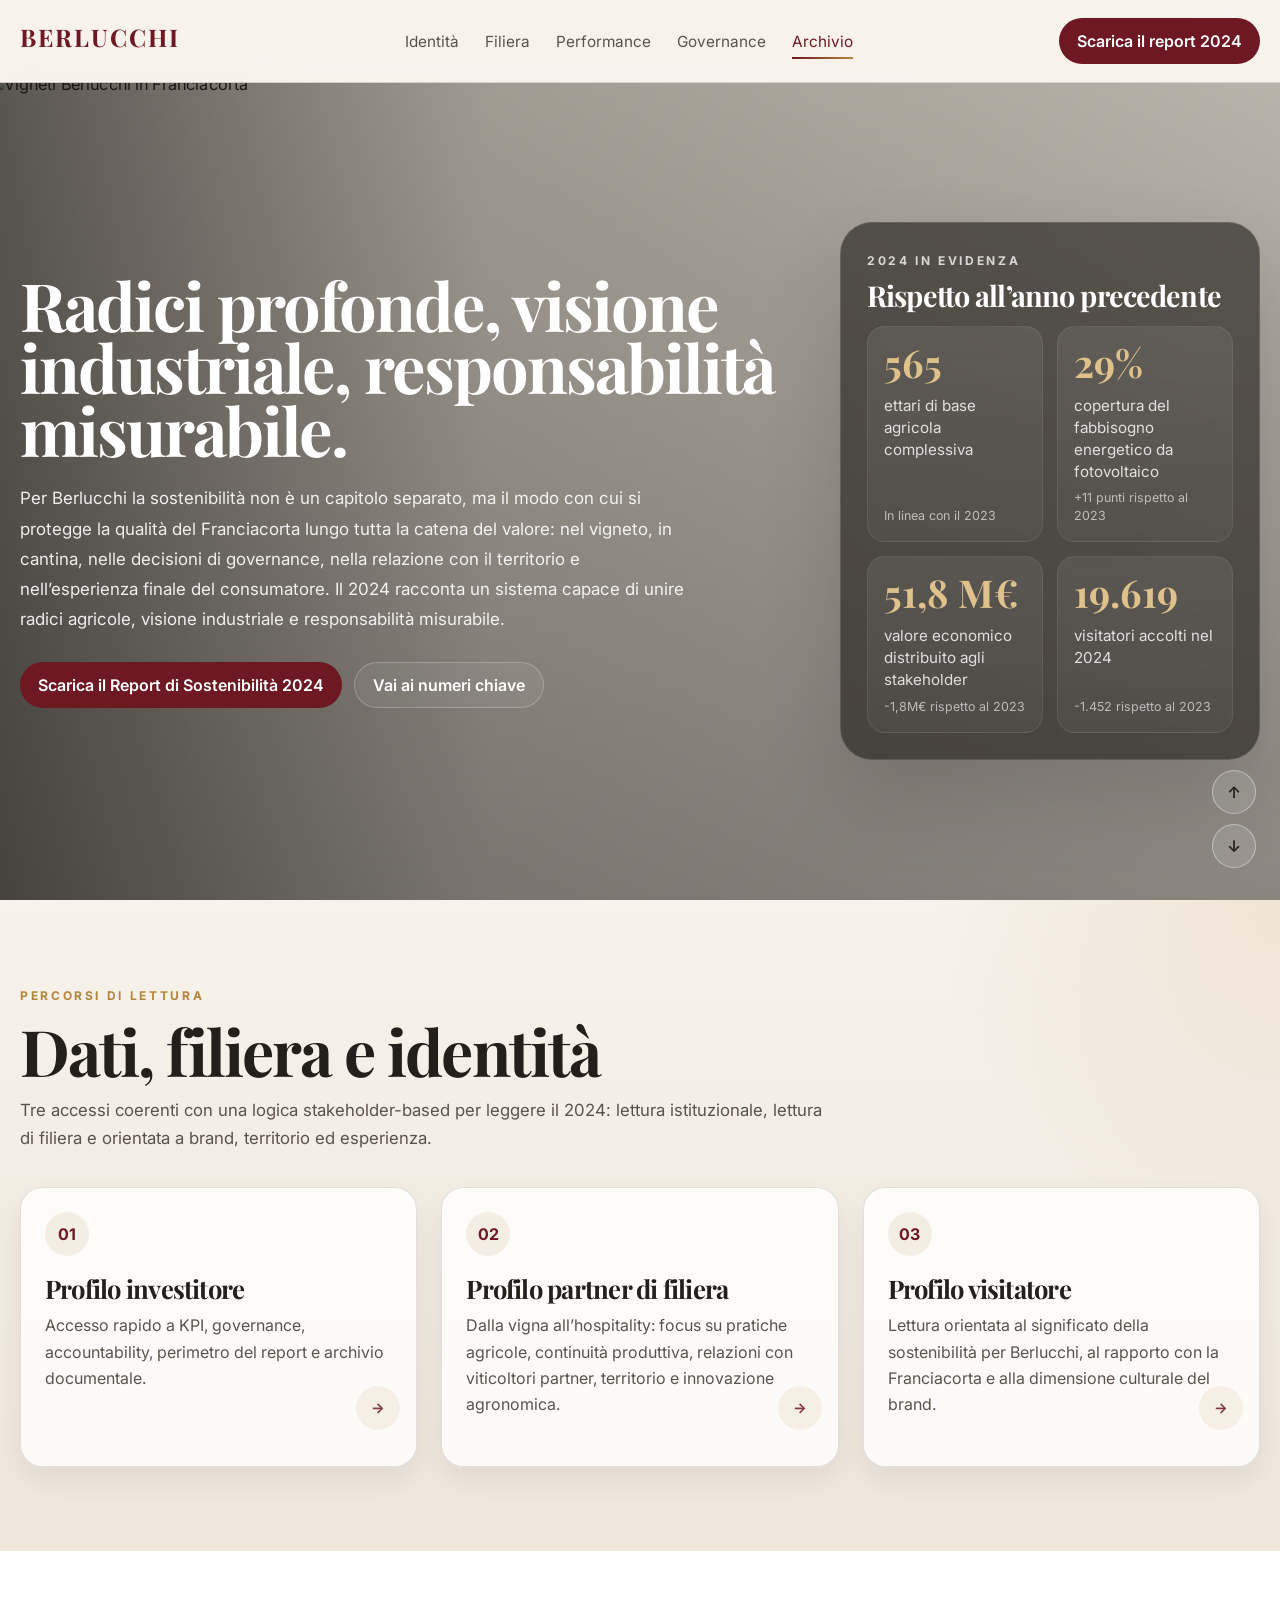
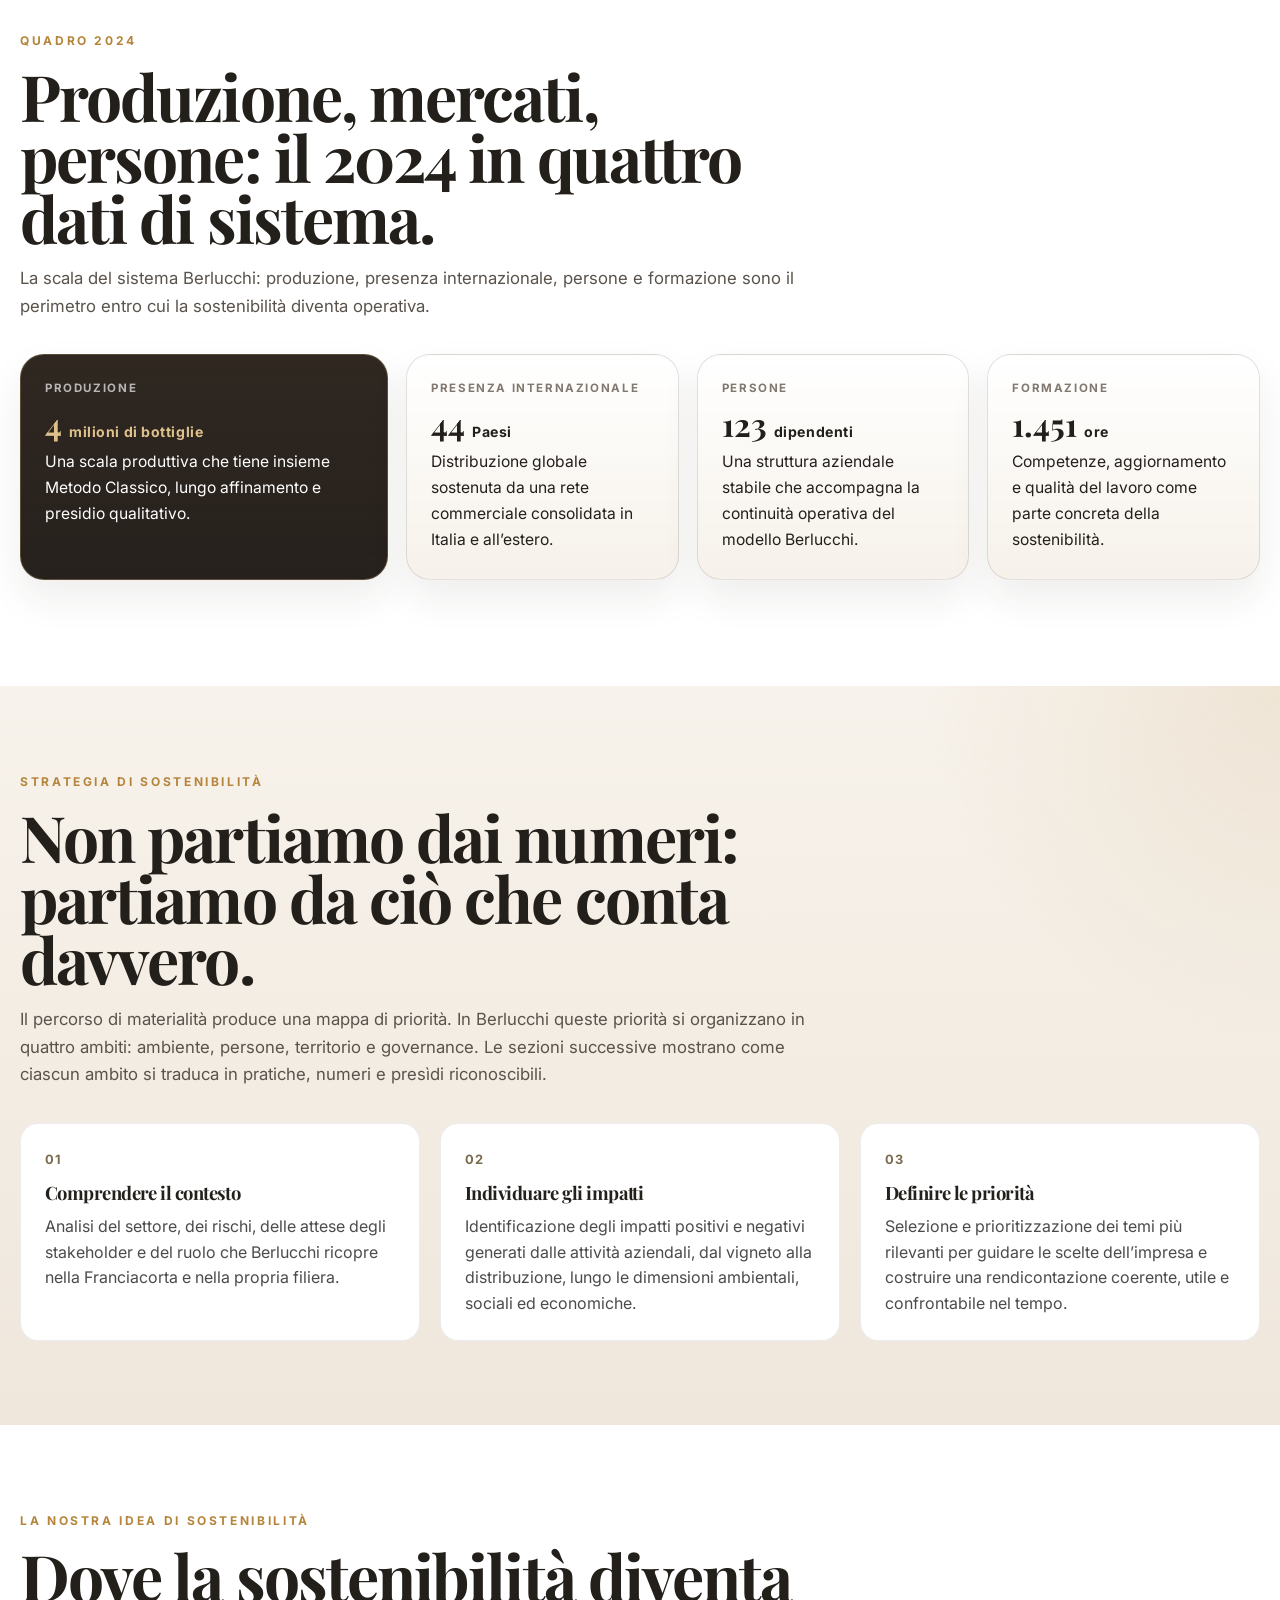
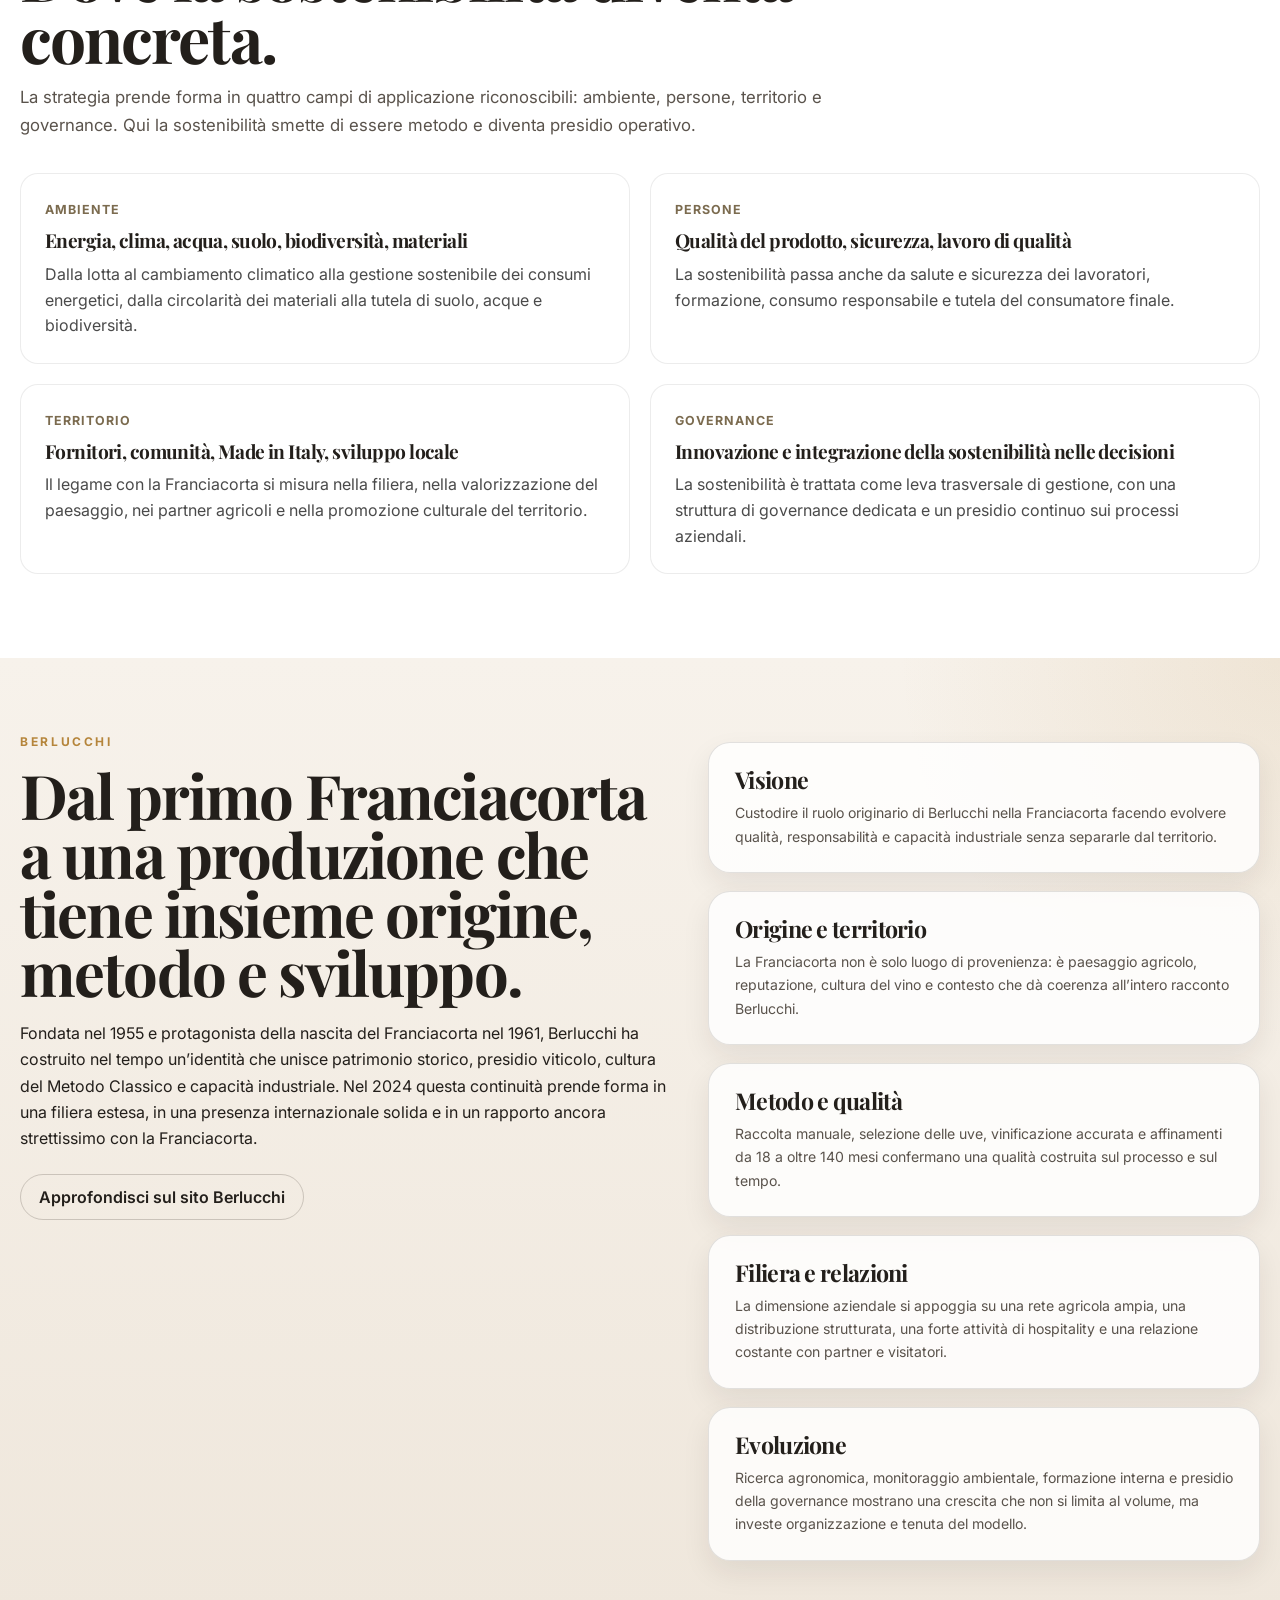
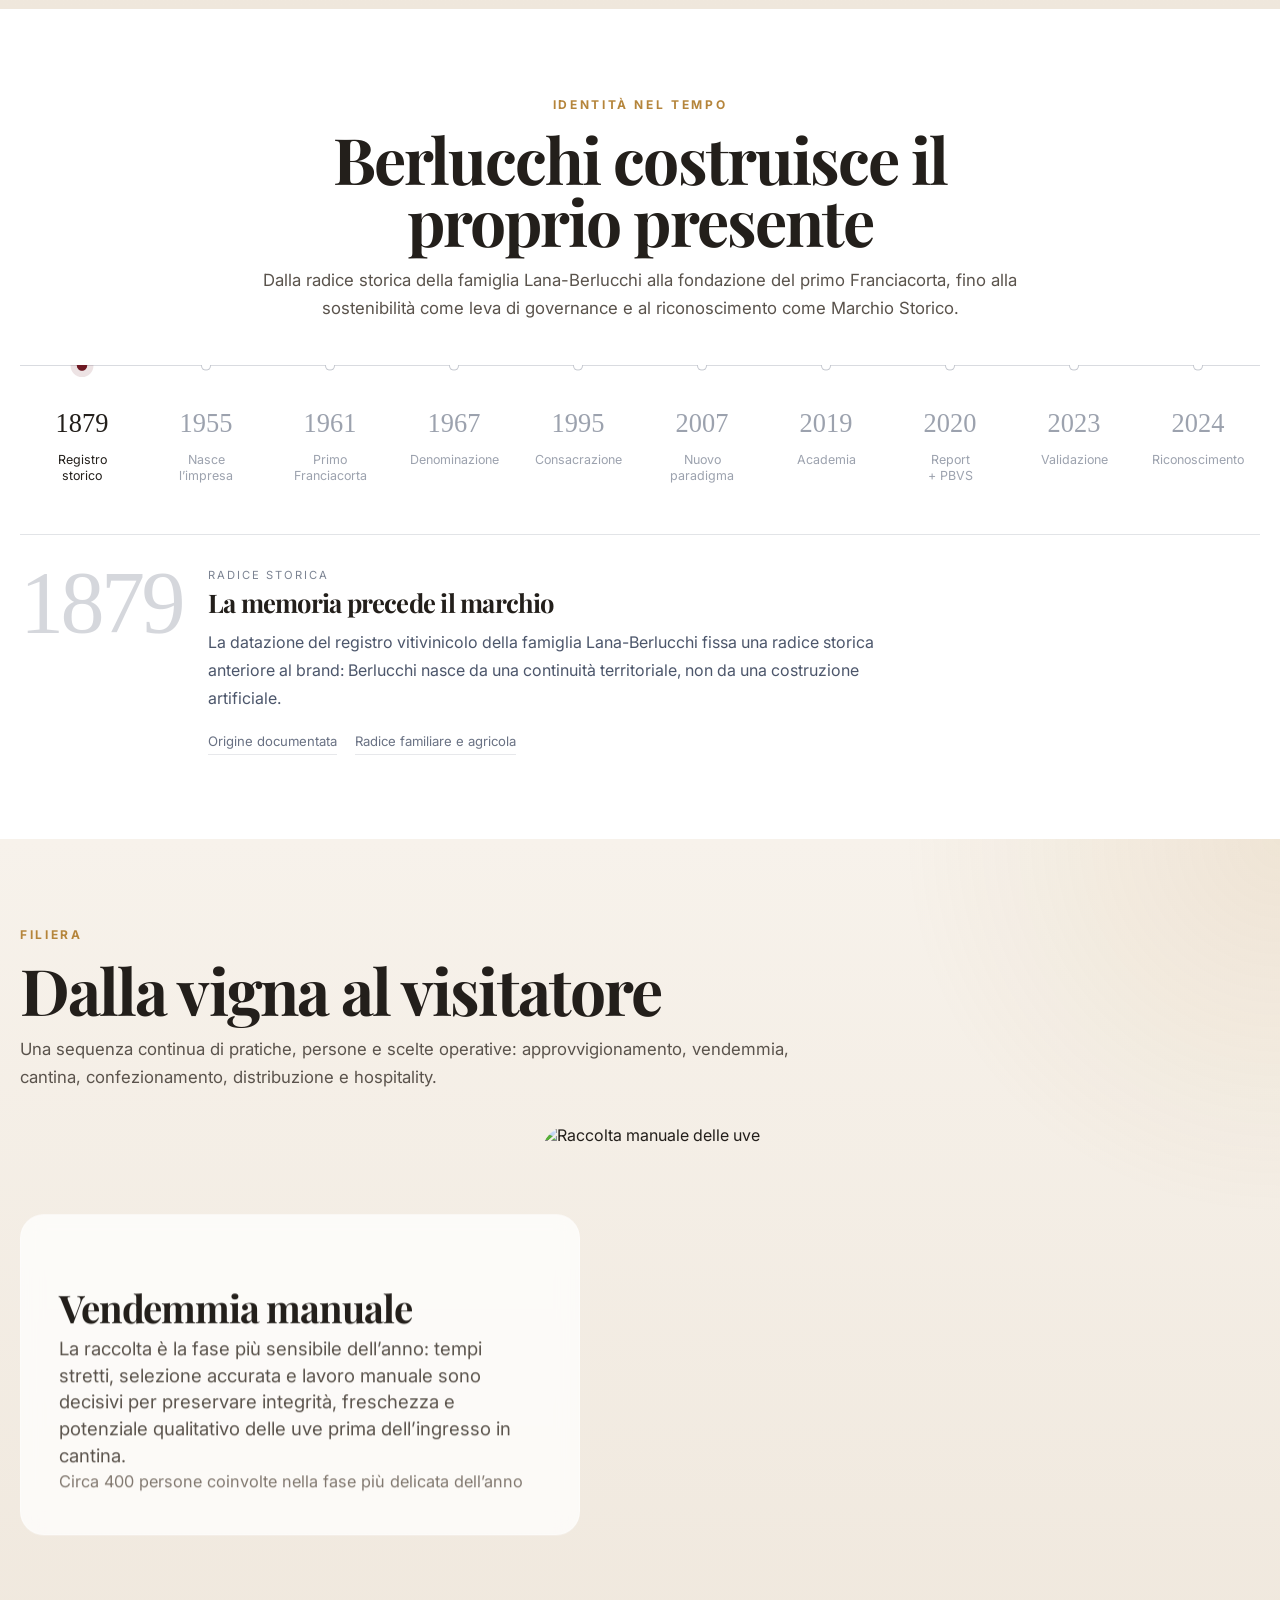
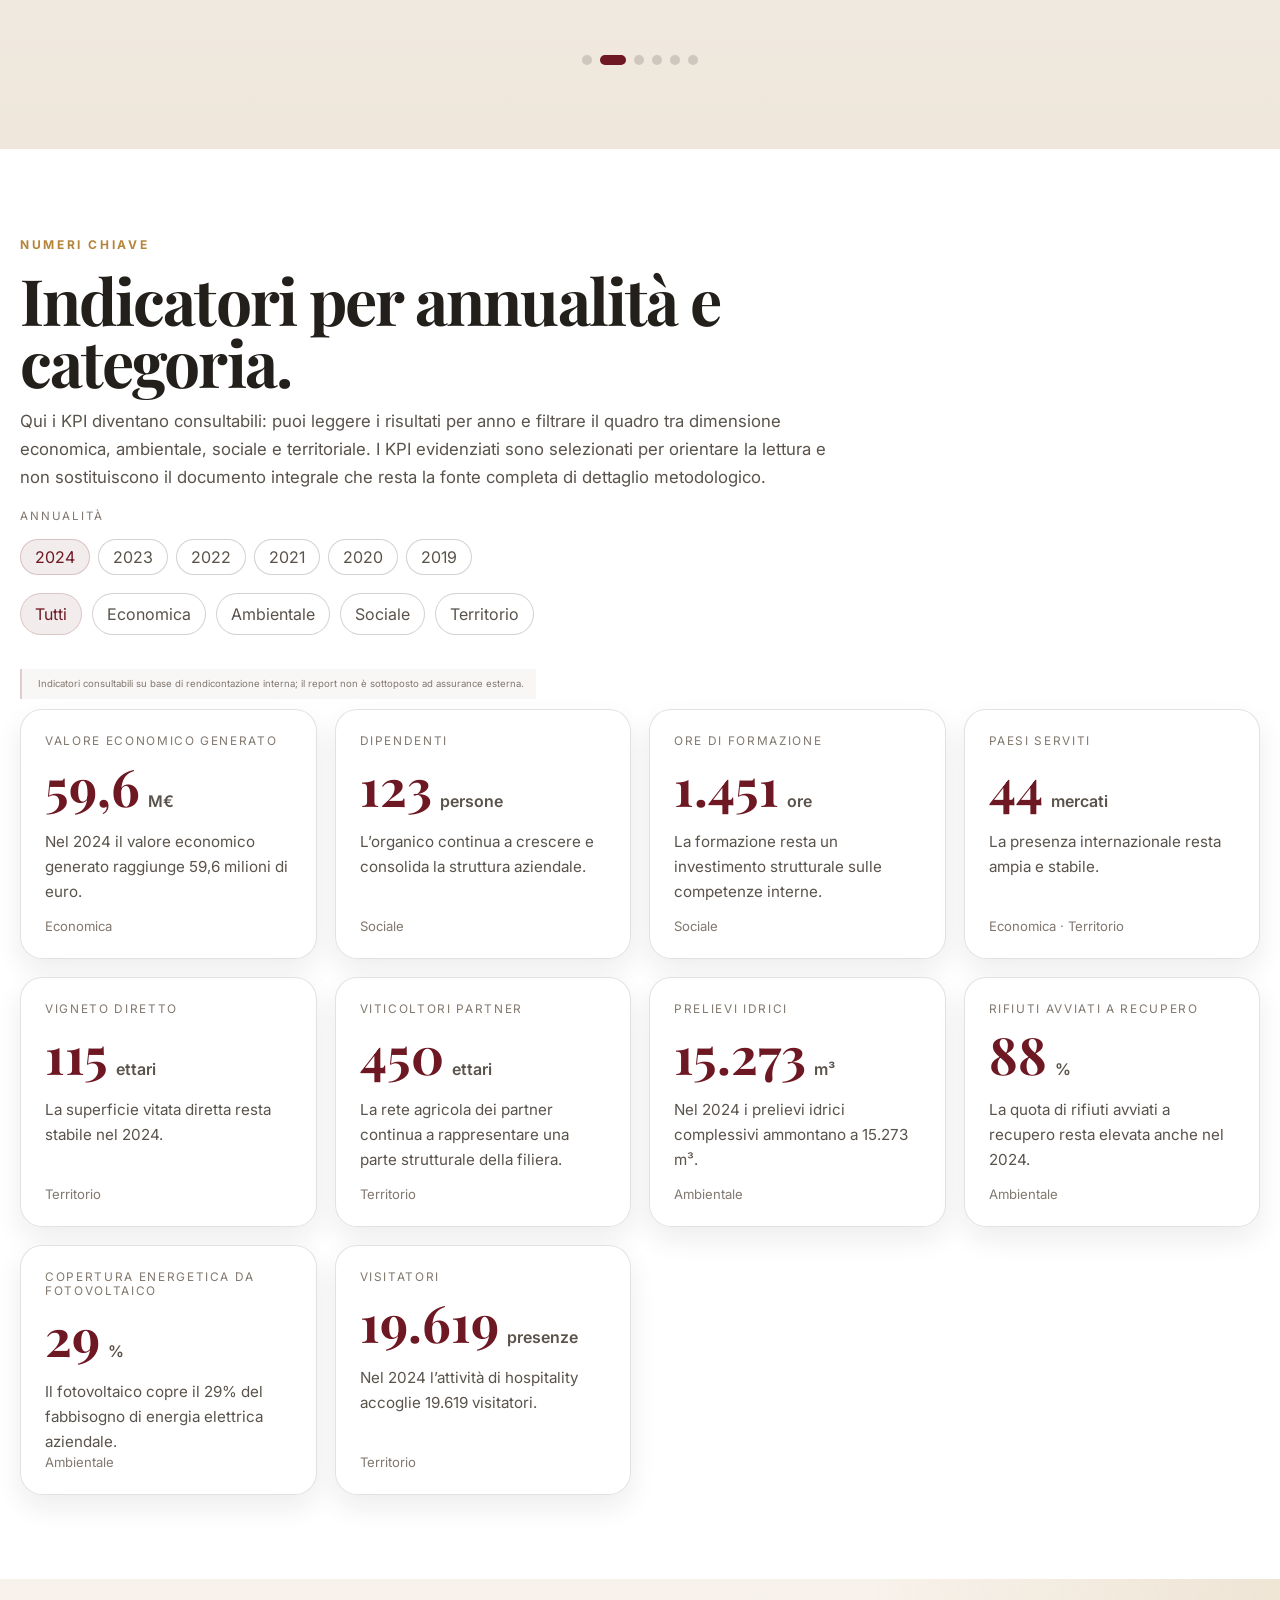
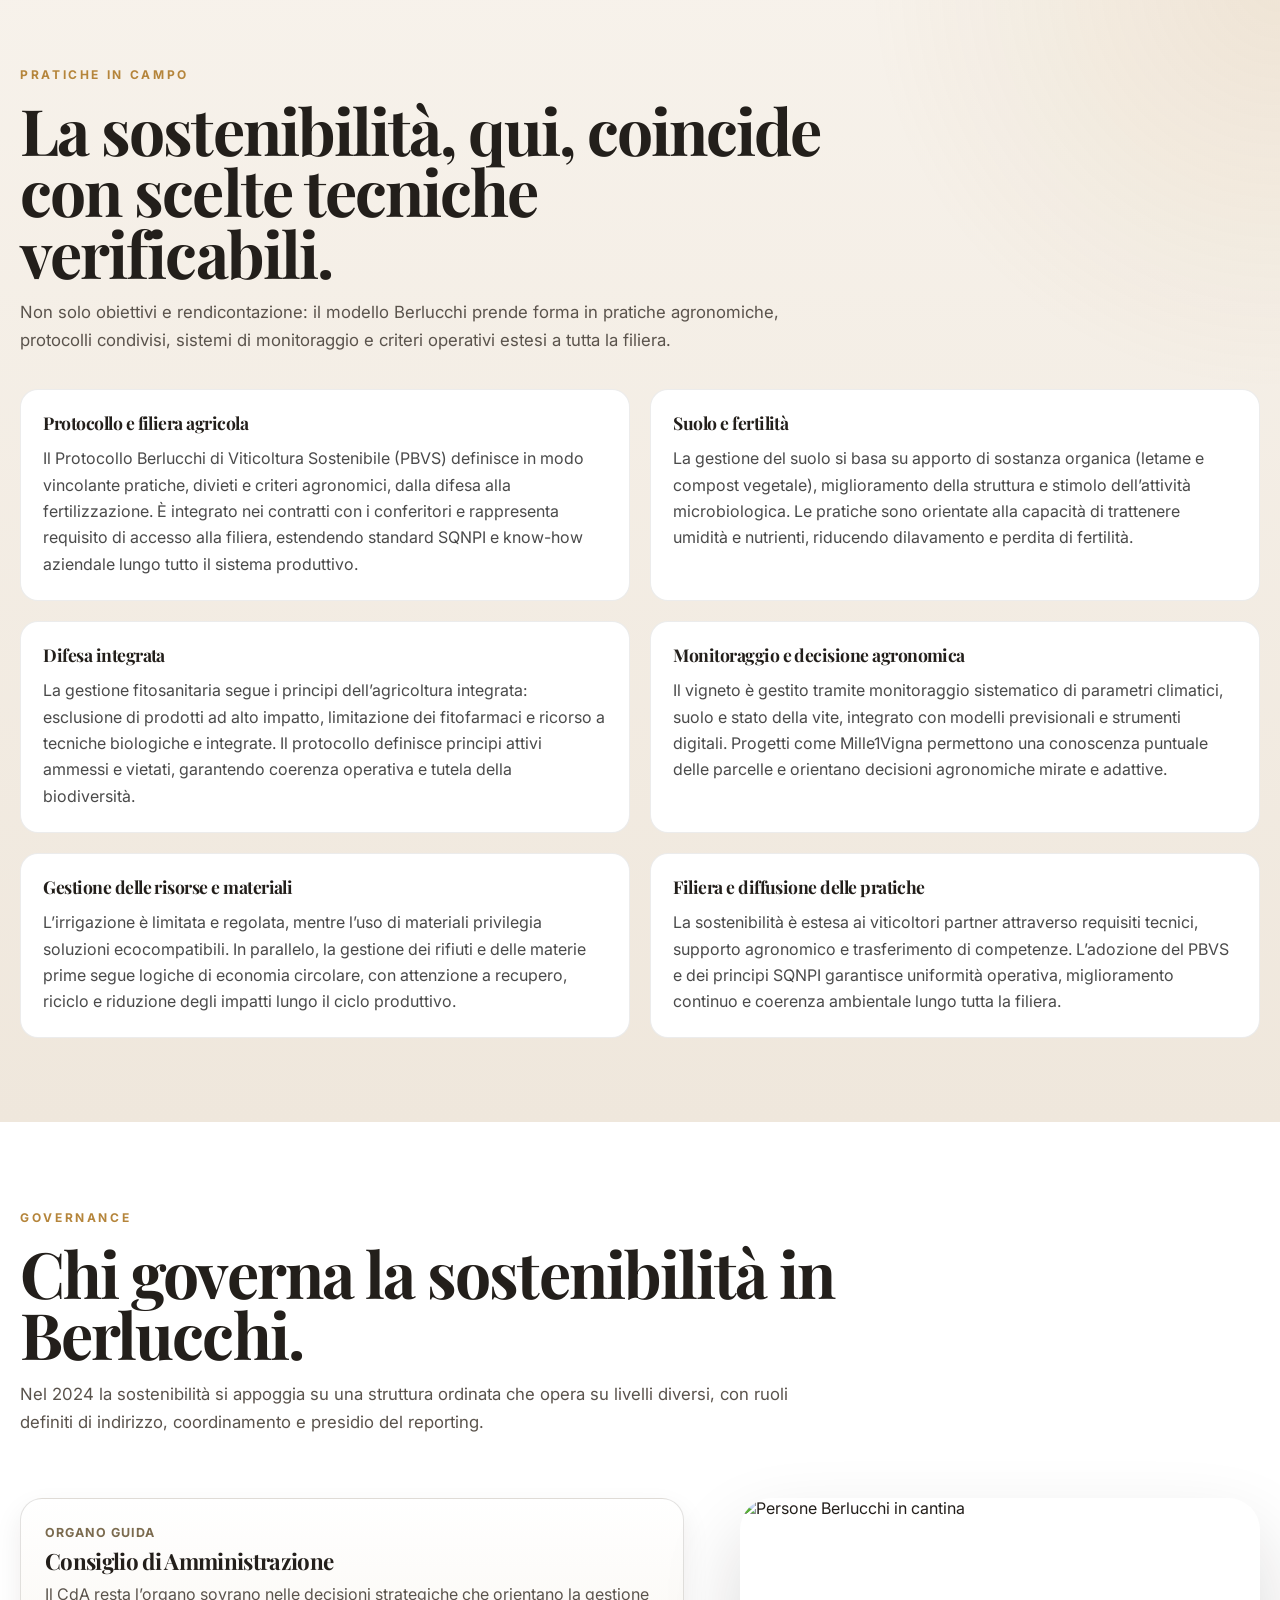
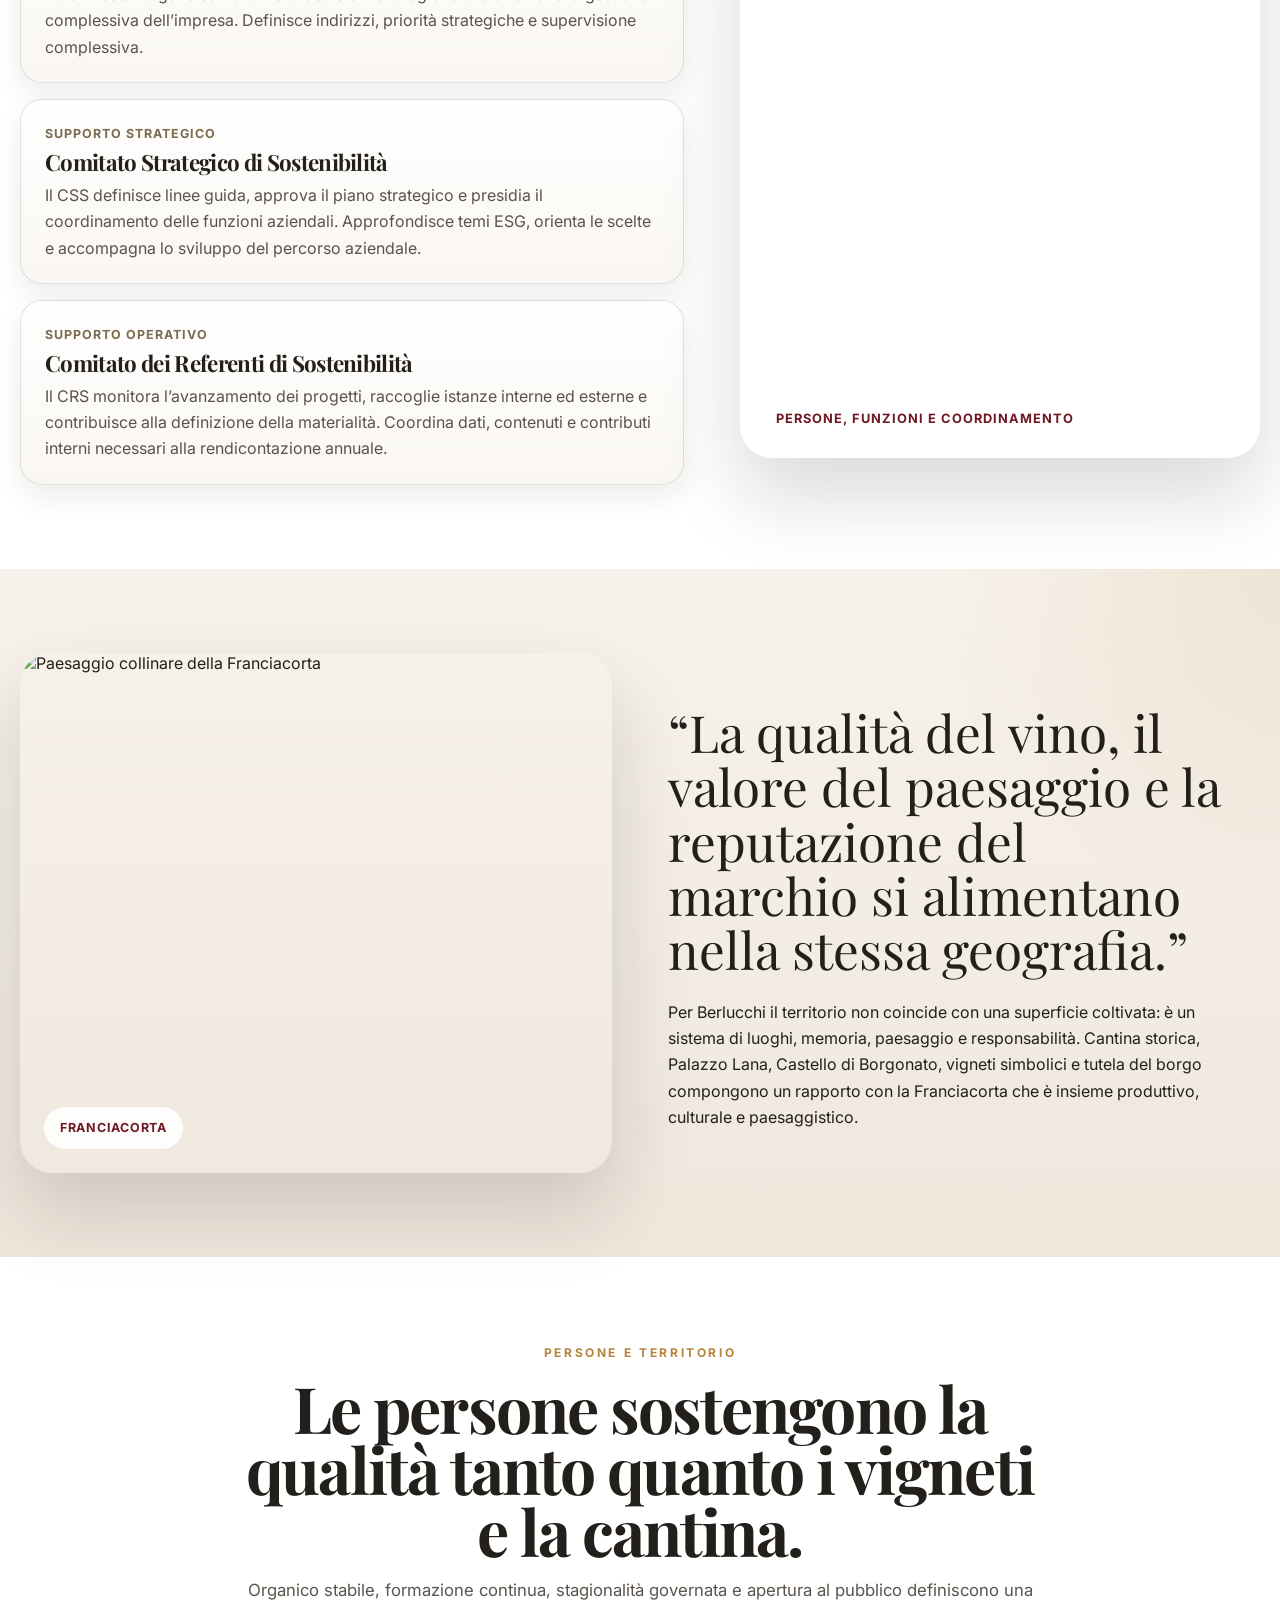
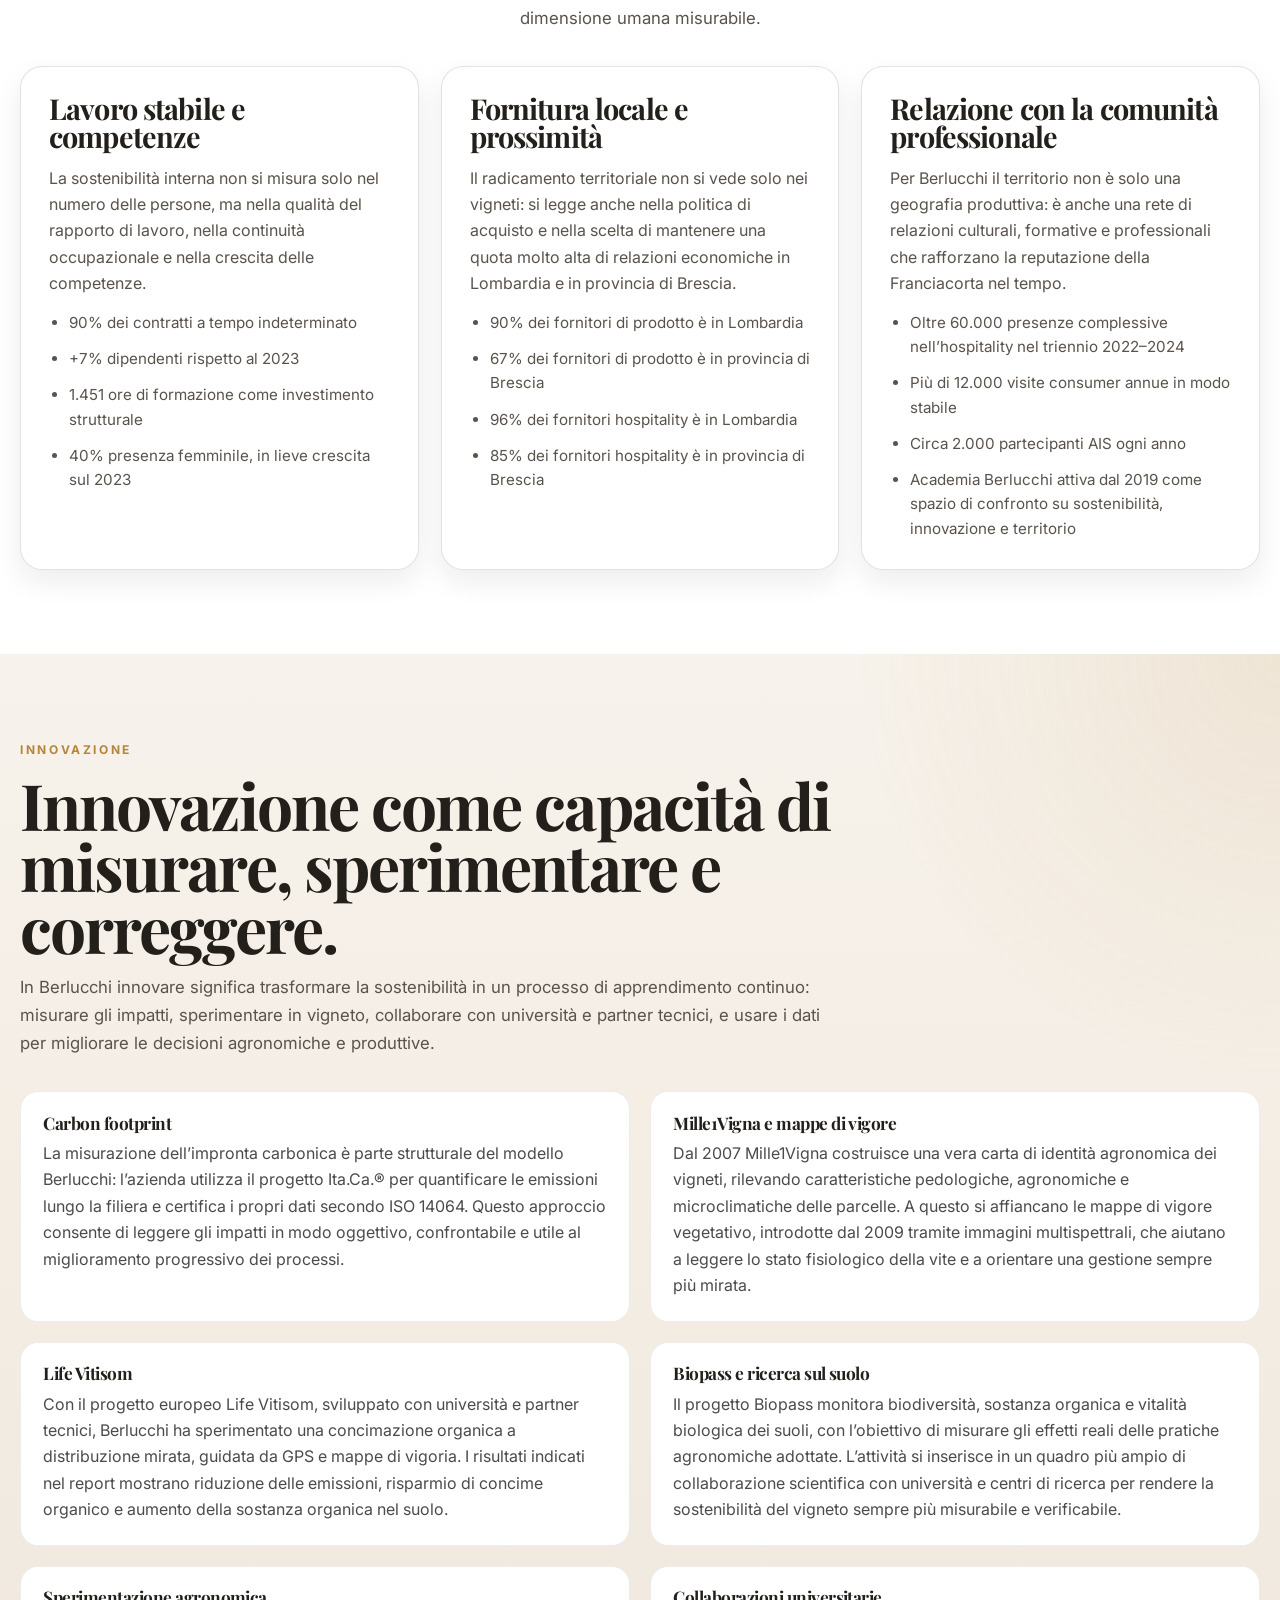
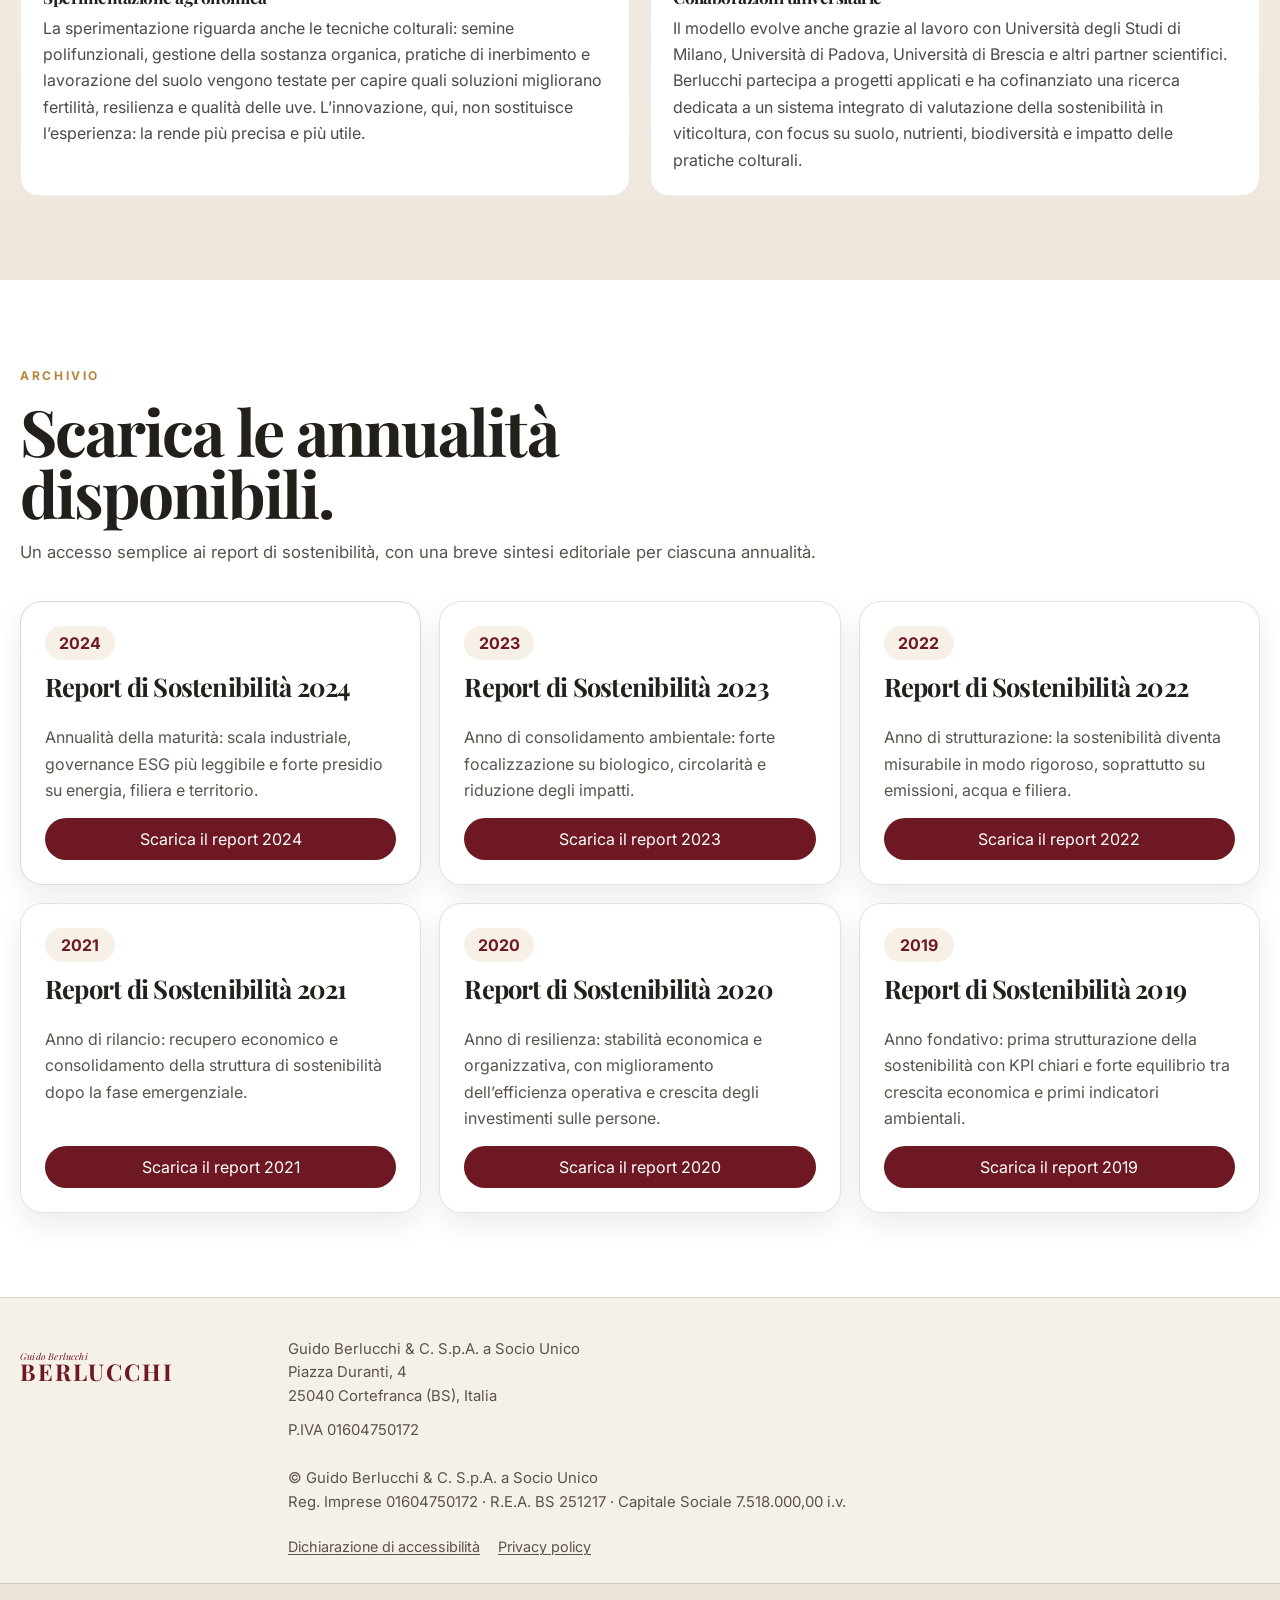
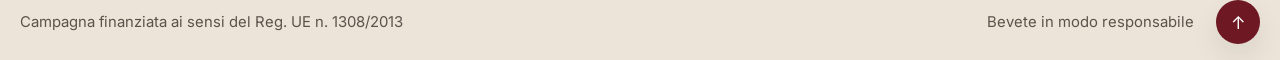
==== commit fb42660a: "Add files via upload First complete version of the project.  This repository contains a front-end " ====
--- a/index.html
+++ b/index.html
@@ -35,7 +35,7 @@
         <a href="#archivio">Archivio</a>
       </nav>
 
-      <a class="nav-download" href="assets/Report_Sostenibilita_Berlucchi_2024.pdf" download>Scarica il report 2024</a>
+      <a class="nav-download" href="assets/pdf/Report_Sostenibilita_Berlucchi_2024.pdf" download>Scarica il report 2024</a>
     </div>
 
     <nav class="mobile-menu" id="mobile-menu" aria-label="Navigazione mobile" hidden>
@@ -44,14 +44,14 @@
       <a href="#performance">Performance</a>
       <a href="#governance">Governance</a>
       <a href="#archivio">Archivio</a>
-      <a href="assets/Report_Sostenibilita_Berlucchi_2024.pdf" download>Scarica il report 2024</a>
+      <a href="assets/pdf/Report_Sostenibilita_Berlucchi_2024.pdf" download>Scarica il report 2024</a>
     </nav>
   </header>
 
   <main id="main-content">
     <section class="hero" id="top" aria-labelledby="hero-title">
       <div class="hero__media">
-        <img src="assets/hero-franciacorta.jpg" alt="Vigneti Berlucchi in Franciacorta" class="hero__image">
+        <img src="assets/img/hero-franciacorta.jpg" alt="Vigneti Berlucchi in Franciacorta" class="hero__image">
         <div class="hero__overlay" aria-hidden="true"></div>
       </div>
 
@@ -66,7 +66,7 @@
 				</p>
 
           <div class="hero__actions">
-            <a class="btn btn--primary" href="assets/Report_Sostenibilita_Berlucchi_2024.pdf" download>Scarica il report 2024</a>
+            <a class="btn btn--primary" href="assets/pdf/Report_Sostenibilita_Berlucchi_2024.pdf" download>Scarica il Report di Sostenibilità 2024</a>
             <a class="btn btn--secondary" href="#performance">Vai ai numeri chiave</a>
           </div>
         </div>
@@ -81,25 +81,25 @@
 			  <article>
 				<strong>565</strong>
 				<span>ettari di base agricola complessiva</span>
-				<small>Delta annuale non ancora integrato</small>
+				<small>In linea con il 2023</small>
 			  </article>
 
 			  <article>
 				<strong>29%</strong>
 				<span>copertura del fabbisogno energetico da fotovoltaico</span>
-				<small>Delta annuale non ancora integrato</small>
+				<small>+11 punti rispetto al 2023</small>
 			  </article>
 
 			  <article>
 				<strong>51,8 M€</strong>
 				<span>valore economico distribuito agli stakeholder</span>
-				<small>Delta annuale non ancora integrato</small>
+				<small>-1,8M€ rispetto al 2023</small>
 			  </article>
 
 			  <article>
 				<strong>19.619</strong>
 				<span>visitatori accolti nel 2024</span>
-				<small>Delta annuale non ancora integrato</small>
+				<small>-1.452 rispetto al 2023</small>
 			  </article>
 			</div>
         </aside>
@@ -110,30 +110,30 @@
       <div class="shell">
         <div class="section-head reveal">
           <p class="eyebrow">Percorsi di lettura</p>
-          <h2>Dati, filiera, identità</h2>
-          <p>Tre ingressi complementari per leggere il 2024: risultati, processi e responsabilità.</p>
+          <h2>Dati, filiera e identità</h2>
+          <p>Tre accessi coerenti con una logica stakeholder-based per leggere il 2024: lettura istituzionale, lettura di filiera e orientata a brand, territorio ed esperienza.</p>
         </div>
 
         <div class="path-grid">
           <a class="path-card reveal" href="#performance">
             <span>01</span>
-            <h3>Numeri chiave</h3>
-            <p>Valore generato, energia, persone, visitatori, filiera agricola e mercati serviti.</p>
-			<em class="path-card__cta" aria-hidden="true">→</em>
+            <h3>Profilo investitore</h3>
+            <p>Accesso rapido a KPI, governance, accountability, perimetro del report e archivio documentale.</p>
+			<span class="path-card__cta" aria-hidden="true">→</span>
           </a>
 
           <a class="path-card reveal" href="#filiera">
             <span>02</span>
-            <h3>Filiera</h3>
-            <p>Dalla vigna all’hospitality: pratiche, volumi, relazioni operative e continuità qualitativa.</p>
-			<em class="path-card__cta" aria-hidden="true">→</em>
+            <h3>Profilo partner di filiera</h3>
+            <p>Dalla vigna all’hospitality: focus su pratiche agricole, continuità produttiva, relazioni con viticoltori partner, territorio e innovazione agronomica.</p>
+			<span class="path-card__cta" aria-hidden="true">→</span>
           </a>
 
-          <a class="path-card reveal" href="#governance">
+          <a class="path-card reveal" href="#paesaggio">
             <span>03</span>
-            <h3>Governance di sistema</h3>
-            <p>Governance, responsabilità, territorio e innovazione: il livello in cui Berlucchi rende strutturale la sostenibilità.</p>
-			<em class="path-card__cta" aria-hidden="true">→</em>
+            <h3>Profilo visitatore</h3>
+            <p>Lettura orientata al significato della sostenibilità per Berlucchi, al rapporto con la Franciacorta e alla dimensione culturale del brand.</p>
+			<span class="path-card__cta" aria-hidden="true">→</span>
           </a>
         </div>
       </div>
@@ -346,61 +346,61 @@
     <div class="timeline-v2 reveal">
       <div class="timeline-v2__rail-wrap">
         <div class="timeline-v2__rail" role="tablist" aria-label="Timeline Berlucchi">
-          <button class="timeline-v2__node is-active" type="button" role="tab" aria-selected="true">
+          <button class="timeline-v2__node is-active" type="button" role="tab" aria-selected="true" tabindex="0" aria-controls="timeline-panel">
             <span class="timeline-v2__dot" aria-hidden="true"></span>
             <span class="timeline-v2__year">1879</span>
             <span class="timeline-v2__short">Registro storico</span>
           </button>
 
-          <button class="timeline-v2__node" type="button" role="tab" aria-selected="false">
+          <button class="timeline-v2__node" type="button" role="tab" aria-selected="false" tabindex="-1" aria-controls="timeline-panel">
             <span class="timeline-v2__dot" aria-hidden="true"></span>
             <span class="timeline-v2__year">1955</span>
             <span class="timeline-v2__short">Nasce l’impresa</span>
           </button>
 
-          <button class="timeline-v2__node" type="button" role="tab" aria-selected="false">
+          <button class="timeline-v2__node" type="button" role="tab" aria-selected="false" tabindex="-1" aria-controls="timeline-panel">
             <span class="timeline-v2__dot" aria-hidden="true"></span>
             <span class="timeline-v2__year">1961</span>
             <span class="timeline-v2__short">Primo Franciacorta</span>
           </button>
 
-          <button class="timeline-v2__node" type="button" role="tab" aria-selected="false">
+          <button class="timeline-v2__node" type="button" role="tab" aria-selected="false" tabindex="-1" aria-controls="timeline-panel">
             <span class="timeline-v2__dot" aria-hidden="true"></span>
             <span class="timeline-v2__year">1967</span>
             <span class="timeline-v2__short">Denominazione</span>
           </button>
 
-          <button class="timeline-v2__node" type="button" role="tab" aria-selected="false">
+          <button class="timeline-v2__node" type="button" role="tab" aria-selected="false" tabindex="-1" aria-controls="timeline-panel">
             <span class="timeline-v2__dot" aria-hidden="true"></span>
             <span class="timeline-v2__year">1995</span>
             <span class="timeline-v2__short">Consacrazione</span>
           </button>
 
-          <button class="timeline-v2__node" type="button" role="tab" aria-selected="false">
+          <button class="timeline-v2__node" type="button" role="tab" aria-selected="false" tabindex="-1" aria-controls="timeline-panel">
             <span class="timeline-v2__dot" aria-hidden="true"></span>
             <span class="timeline-v2__year">2007</span>
             <span class="timeline-v2__short">Nuovo paradigma</span>
           </button>
 
-          <button class="timeline-v2__node" type="button" role="tab" aria-selected="false">
+          <button class="timeline-v2__node" type="button" role="tab" aria-selected="false" tabindex="-1" aria-controls="timeline-panel">
             <span class="timeline-v2__dot" aria-hidden="true"></span>
             <span class="timeline-v2__year">2019</span>
             <span class="timeline-v2__short">Academia</span>
           </button>
 
-          <button class="timeline-v2__node" type="button" role="tab" aria-selected="false">
+          <button class="timeline-v2__node" type="button" role="tab" aria-selected="false" tabindex="-1" aria-controls="timeline-panel">
             <span class="timeline-v2__dot" aria-hidden="true"></span>
             <span class="timeline-v2__year">2020</span>
             <span class="timeline-v2__short">Report + PBVS</span>
           </button>
 
-          <button class="timeline-v2__node" type="button" role="tab" aria-selected="false">
+          <button class="timeline-v2__node" type="button" role="tab" aria-selected="false" tabindex="-1" aria-controls="timeline-panel">
             <span class="timeline-v2__dot" aria-hidden="true"></span>
             <span class="timeline-v2__year">2023</span>
             <span class="timeline-v2__short">Validazione</span>
           </button>
 
-          <button class="timeline-v2__node" type="button" role="tab" aria-selected="false">
+          <button class="timeline-v2__node" type="button" role="tab" aria-selected="false" tabindex="-1" aria-controls="timeline-panel">
             <span class="timeline-v2__dot" aria-hidden="true"></span>
             <span class="timeline-v2__year">2024</span>
             <span class="timeline-v2__short">Riconoscimento</span>
@@ -408,7 +408,7 @@
         </div>
       </div>
 
-      <article class="timeline-v2__panel" aria-live="polite">
+      <article class="timeline-v2__panel" id="timeline-panel" role="tabpanel" tabindex="0" aria-live="polite" aria-labelledby="timeline-tab-0">
         <div class="timeline-v2__panel-year">1879</div>
 
         <div class="timeline-v2__panel-body">
@@ -454,7 +454,7 @@
 				<p class="filiera-slide-content__meta">115 ettari diretti, 450 ettari partner, PBVS condiviso</p>
               </div>
               <div class="filiera-slide-hero">
-                <img src="assets/filiera-vigneto.jpg" alt="Vigneti Berlucchi in Franciacorta">
+                <img src="assets/img/filiera-vigneto.jpg" alt="Vigneti Berlucchi in Franciacorta">
               </div>
             </article>
 
@@ -469,7 +469,7 @@
 				<p class="filiera-slide-content__meta">Circa 400 persone coinvolte nella fase più delicata dell’anno</p>
               </div>
               <div class="filiera-slide-hero">
-                <img src="assets/filiera-vendemmia.jpg" alt="Raccolta manuale delle uve">
+                <img src="assets/img/filiera-vendemmia.jpg" alt="Raccolta manuale delle uve">
               </div>
             </article>
 
@@ -484,7 +484,7 @@
                 <p class="filiera-slide-content__meta">Affinamenti da 18 a oltre 140 mesi</p>
               </div>
               <div class="filiera-slide-hero">
-                <img src="assets/filiera-cantina.jpg" alt="Cantina e affinamento Metodo Classico">
+                <img src="assets/img/filiera-cantina.jpg" alt="Cantina e affinamento Metodo Classico">
               </div>
             </article>
 
@@ -499,7 +499,7 @@
 				<p class="filiera-slide-content__meta">Etichettatura, confezionamento e logica di economia circolare</p>
               </div>
               <div class="filiera-slide-hero">
-                <img src="assets/filiera-confezionamento.jpg" alt="Linea di confezionamento bottiglie">
+                <img src="assets/img/filiera-confezionamento.jpg" alt="Linea di confezionamento bottiglie">
               </div>
             </article>
 
@@ -514,7 +514,7 @@
 				<p class="filiera-slide-content__meta">4 milioni di bottiglie, 144 agenti in Italia, 44 Paesi serviti</p>
               </div>
               <div class="filiera-slide-hero">
-                <img src="assets/filiera-distribuzione.jpg" alt="Logistica e distribuzione del vino">
+                <img src="assets/img/filiera-distribuzione.jpg" alt="Logistica e distribuzione del vino">
               </div>
             </article>
 
@@ -529,7 +529,7 @@
 				<p class="filiera-slide-content__meta">8 guide abilitate e 19.619 visitatori accolti nel 2024</p>
               </div>
               <div class="filiera-slide-hero">
-                <img src="assets/filiera-hospitality.jpg" alt="Visita in cantina e hospitality Berlucchi">
+                <img src="assets/img/filiera-hospitality.jpg" alt="Visita in cantina e hospitality Berlucchi">
               </div>
             </article>
           </div>
@@ -546,118 +546,42 @@
       </div>
     </section>
 
-	<section class="section section--performance" id="performance">
+	<section class="section section--performance" id="performance" aria-labelledby="performance-title">
 		<div class="shell">
 			<div class="section-head reveal performance-head">
 				<div>
-					<p class="eyebrow">Performance</p>
-					<h2>Indicatori per annualità e categoria.</h2>
+					<p class="eyebrow">Numeri Chiave</p>
+					<h2 id="performance-title">Indicatori per annualità e categoria.</h2>
 					<p class="performance-note">
-					  Qui i KPI diventano consultabili: puoi leggere i risultati per anno e filtrare il quadro
-					  tra dimensione economica, ambientale, sociale e territoriale. Produzione, energia, persone 
-					  e relazioni territoriali compongono un quadro operativo leggibile e verificabile.
+						Qui i KPI diventano consultabili: puoi leggere i risultati per anno e filtrare il quadro
+						tra dimensione economica, ambientale, sociale e territoriale. I KPI evidenziati sono selezionati
+						per orientare la lettura e non sostituiscono il documento integrale che resta la fonte completa di dettaglio metodologico.
 					</p>
 				</div>
-				
+
 				<div class="performance-toolbar">
-					<div class="performance-year-nav" aria-label="Selezione annualità KPI">
+					<div class="performance-year-nav" role="group" aria-label="Selezione annualità KPI">
 						<span class="year-nav__label">Annualità</span>
-						<div class="year-selector" id="year-selector">
-							<button class="year-btn is-active" type="button" aria-pressed="true">2024</button>
-							<button class="year-btn" type="button" disabled title="KPI non disponibili">2023</button>
-							<button class="year-btn" type="button" disabled title="KPI non disponibili">2022</button>
-							<button class="year-btn" type="button" disabled title="KPI non disponibili">2021</button>
-							<button class="year-btn" type="button" disabled title="KPI non disponibili">2020</button>
-							<button class="year-btn" type="button" disabled title="KPI non disponibili">2019</button>
-						</div>
+						<div class="year-selector" id="year-selector"></div>
 					</div>
 
 					<div class="filter-group" role="toolbar" aria-label="Filtra KPI per categoria">
-						<button class="filter-chip is-active" type="button" data-filter="all">Tutti</button>
-						<button class="filter-chip" type="button" data-filter="economica">Economica</button>
-						<button class="filter-chip" type="button" data-filter="ambientale">Ambientale</button>
-						<button class="filter-chip" type="button" data-filter="sociale">Sociale</button>
-						<button class="filter-chip" type="button" data-filter="territorio">Territorio</button>
+						<button class="filter-chip is-active" type="button" data-filter="all" aria-pressed="true">Tutti</button>
+						<button class="filter-chip" type="button" data-filter="economica" aria-pressed="false">Economica</button>
+						<button class="filter-chip" type="button" data-filter="ambientale" aria-pressed="false">Ambientale</button>
+						<button class="filter-chip" type="button" data-filter="sociale" aria-pressed="false">Sociale</button>
+						<button class="filter-chip" type="button" data-filter="territorio" aria-pressed="false">Territorio</button>
 					</div>
 				</div>
 			</div>
 
-        <div class="kpi-grid" id="kpi-grid">
-          <article class="kpi-card reveal" data-category="economica territorio">
-            <span class="kpi-card__label">Valore economico generato</span>
-            <strong class="kpi-card__value" data-counter="59.6">59,6</strong>
-            <span class="kpi-card__unit">M€</span>
-            <p class="kpi-card__text">Scala economica dell’impresa nel 2024; nel report è accompagnata anche dal valore distribuito pari a 51,8 M€.</p>
-          </article>
-          <article class="kpi-card reveal" data-category="territorio">
-            <span class="kpi-card__label">Vigneto diretto</span>
-            <strong class="kpi-card__value" data-counter="115">115</strong>
-            <span class="kpi-card__unit">ettari</span>
-            <p class="kpi-card__text">Base agricola presidiata direttamente; 43 ettari sono condotti da Agricola della Franciacorta.</p>
-          </article>
-          <article class="kpi-card reveal" data-category="territorio">
-            <span class="kpi-card__label">Viticoltori partner</span>
-            <strong class="kpi-card__value" data-counter="450">450</strong>
-            <span class="kpi-card__unit">ettari</span>
-            <p class="kpi-card__text">La filiera è larga e strutturata: il valore locale non coincide con il solo patrimonio diretto.</p>
-          </article>
-          <article class="kpi-card reveal" data-category="territorio economica">
-            <span class="kpi-card__label">Commercializzazione</span>
-            <strong class="kpi-card__value" data-counter="4">4</strong>
-            <span class="kpi-card__unit">milioni di bottiglie</span>
-            <p class="kpi-card__text">Il dato restituisce massa critica e posizionamento, senza perdere il legame con il Metodo Classico.</p>
-          </article>
-          <article class="kpi-card reveal" data-category="territorio economica">
-            <span class="kpi-card__label">Paesi serviti</span>
-            <strong class="kpi-card__value" data-counter="44">44</strong>
-            <span class="kpi-card__unit">mercati</span>
-            <p class="kpi-card__text">Internazionalizzazione reale, ma ancora raccontata come estensione della Franciacorta, non come sradicamento.</p>
-          </article>
-          <article class="kpi-card reveal" data-category="ambientale">
-            <span class="kpi-card__label">Copertura elettrica da fotovoltaico</span>
-            <strong class="kpi-card__value" data-counter="29">29</strong>
-            <span class="kpi-card__unit">%</span>
-            <p class="kpi-card__text">830.565 kWh autoconsumati nel 2024: il dato concreto vale più di ogni genericità sulla transizione energetica.</p>
-          </article>
-          <article class="kpi-card reveal" data-category="ambientale">
-            <span class="kpi-card__label">Rifiuti avviati a recupero</span>
-            <strong class="kpi-card__value" data-counter="88">88</strong>
-            <span class="kpi-card__unit">%</span>
-            <p class="kpi-card__text">Il dato è forte ma va letto con onestà: nel 2024 i rifiuti totali crescono e il recupero cala di un punto rispetto al 2023.</p>
-          </article>
-          <article class="kpi-card reveal" data-category="sociale">
-            <span class="kpi-card__label">Dipendenti</span>
-            <strong class="kpi-card__value" data-counter="123">123</strong>
-            <span class="kpi-card__unit">persone</span>
-            <p class="kpi-card__text">Dimensione organizzativa esplicita; la sostenibilità non si misura solo in input produttivi.</p>
-          </article>
-          <article class="kpi-card reveal" data-category="sociale">
-            <span class="kpi-card__label">Ore di formazione</span>
-            <strong class="kpi-card__value" data-counter="1451">1.451</strong>
-            <span class="kpi-card__unit">ore</span>
-            <p class="kpi-card__text">La qualità del lavoro è rappresentata da un indicatore operativo, non da un’affermazione astratta.</p>
-          </article>
-          <article class="kpi-card reveal" data-category="sociale">
-            <span class="kpi-card__label">Presenza femminile</span>
-            <strong class="kpi-card__value" data-counter="40">40</strong>
-            <span class="kpi-card__unit">%</span>
-            <p class="kpi-card__text">Il dato aiuta a riequilibrare la pagina rispetto alla sola dimensione ambientale.</p>
-          </article>
-          <article class="kpi-card reveal" data-category="territorio">
-            <span class="kpi-card__label">Visitatori 2024</span>
-            <strong class="kpi-card__value" data-counter="19619">19.619</strong>
-            <span class="kpi-card__unit">presenze</span>
-            <p class="kpi-card__text">L’hospitality è una leva culturale e reputazionale, non un contenuto laterale.</p>
-          </article>
-          <article class="kpi-card reveal" data-category="sociale territorio">
-            <span class="kpi-card__label">Lavoratori stagionali</span>
-            <strong class="kpi-card__value" data-counter="38">38</strong>
-            <span class="kpi-card__unit">unità</span>
-            <p class="kpi-card__text">Indicatore utile per non appiattire la lettura sulla sola forza lavoro stabile.</p>
-          </article>
-        </div>
-      </div>
-    </section>
+			<p class="performance-disclaimer" aria-label="Nota metodologica">
+					Indicatori consultabili su base di rendicontazione interna; il report non è sottoposto ad assurance esterna.
+				</p>
+			<div class="kpi-grid" id="kpi-grid" data-default-year="2024" aria-live="polite" aria-label="KPI annuali">
+			</div>
+		</div>
+	</section>
 
     <section class="section section--evidenze" id="evidenze" aria-labelledby="evidenze-title">
   <div class="shell">
@@ -666,42 +590,67 @@
       <h2 id="evidenze-title">La sostenibilità, qui, coincide con scelte tecniche verificabili.</h2>
       <p>
         Non solo obiettivi e rendicontazione: il modello Berlucchi prende forma in pratiche agronomiche,
-        protocolli condivisi, monitoraggi, materiali e progetti di ricerca applicata.
+        protocolli condivisi, sistemi di monitoraggio e criteri operativi estesi a tutta la filiera.
       </p>
     </div>
 
     <div class="evidenze-grid reveal">
+      
       <article class="evidenza-card">
         <h3>Protocollo e filiera agricola</h3>
         <p>
-          Il PBVS definisce regole operative per la gestione del vigneto e viene condiviso anche con i partner
-          conferitori, per estendere standard agronomici e responsabilità lungo la filiera.
+          Il Protocollo Berlucchi di Viticoltura Sostenibile (PBVS) definisce in modo vincolante pratiche,
+          divieti e criteri agronomici, dalla difesa alla fertilizzazione. È integrato nei contratti con i conferitori
+          e rappresenta requisito di accesso alla filiera, estendendo standard SQNPI e know-how aziendale
+          lungo tutto il sistema produttivo.
         </p>
       </article>
 
       <article class="evidenza-card">
-        <h3>Suolo e pratiche rigenerative</h3>
-        <p>
-          Irrigazione limitata ai casi di emergenza, concimazione organica, inerbimento, sovescio e valorizzazione
-          dei sarmenti come risorsa per aumentare fertilità e sostanza organica del terreno.
+        <h3>Suolo e fertilità</h3>
+        <p>
+          La gestione del suolo si basa su apporto di sostanza organica (letame e compost vegetale),
+          miglioramento della struttura e stimolo dell’attività microbiologica. Le pratiche sono orientate
+          alla capacità di trattenere umidità e nutrienti, riducendo dilavamento e perdita di fertilità.
         </p>
       </article>
 
       <article class="evidenza-card">
-        <h3>Difesa integrata e monitoraggio</h3>
-        <p>
-          Trappole cromotropiche e a feromoni, confusione sessuale contro la tignoletta, trattamenti mirati
-          e attenzione alla tutela degli impollinatori anche nella gestione delle finestre di intervento.
+        <h3>Difesa integrata</h3>
+        <p>
+          La gestione fitosanitaria segue i principi dell’agricoltura integrata: esclusione di prodotti ad alto impatto,
+          limitazione dei fitofarmaci e ricorso a tecniche biologiche e integrate. Il protocollo definisce
+          principi attivi ammessi e vietati, garantendo coerenza operativa e tutela della biodiversità.
         </p>
       </article>
 
       <article class="evidenza-card">
-        <h3>Ricerca applicata</h3>
-        <p>
-          Mille1Vigna, mappe di vigore, Biopass, Life Vitisom e collaborazioni universitarie trasformano
-          la sostenibilità in conoscenza operativa e decisione agronomica.
-        </p>
-      </article>
+        <h3>Monitoraggio e decisione agronomica</h3>
+        <p>
+          Il vigneto è gestito tramite monitoraggio sistematico di parametri climatici, suolo e stato della vite,
+          integrato con modelli previsionali e strumenti digitali. Progetti come Mille1Vigna permettono
+          una conoscenza puntuale delle parcelle e orientano decisioni agronomiche mirate e adattive.
+        </p>
+      </article>
+
+      <article class="evidenza-card">
+        <h3>Gestione delle risorse e materiali</h3>
+        <p>
+          L’irrigazione è limitata e regolata, mentre l’uso di materiali privilegia soluzioni ecocompatibili.
+          In parallelo, la gestione dei rifiuti e delle materie prime segue logiche di economia circolare,
+          con attenzione a recupero, riciclo e riduzione degli impatti lungo il ciclo produttivo.
+        </p>
+      </article>
+
+      <article class="evidenza-card">
+        <h3>Filiera e diffusione delle pratiche</h3>
+        <p>
+          La sostenibilità è estesa ai viticoltori partner attraverso requisiti tecnici, supporto agronomico
+          e trasferimento di competenze. L’adozione del PBVS e dei principi SQNPI garantisce uniformità
+          operativa, miglioramento continuo e coerenza ambientale lungo tutta la filiera.
+        </p>
+      </article>
+
     </div>
   </div>
 </section>
@@ -710,7 +659,7 @@
 		<div class="shell">
 			<div class="section-head reveal">
 				<p class="eyebrow">Governance</p>
-				<h2>Chi governa la sostenibilità in Berlucchi.</h2>
+				<h2 id="governance-title">Chi governa la sostenibilità in Berlucchi.</h2>
 				<p>
 					Nel 2024 la sostenibilità si appoggia su una struttura ordinata che opera su livelli diversi, con ruoli definiti di indirizzo, coordinamento e presidio del reporting.
 				</p>
@@ -741,21 +690,21 @@
 
 
         <figure class="governance-media reveal">
-          <img src="assets/governance-persone.jpg" alt="Persone Berlucchi in cantina" class="governance-media__image">
+          <img src="assets/img/governance-persone.jpg" alt="Persone Berlucchi in cantina" class="governance-media__image">
           <figcaption class="governance-media__caption">Persone, funzioni e coordinamento</figcaption>
         </figure>
       </div>
     </section>
 
-    <section class="section section--territory" id="territorio">
-      <div class="shell territory-grid">
-        <figure class="territory-media reveal">
-          <img src="assets/territorio-franciacorta.jpg" alt="Paesaggio collinare della Franciacorta" class="territory-media__image">
-          <figcaption class="territory-media__badge">Franciacorta</figcaption>
+    <section class="section section--landscape" id="paesaggio">
+      <div class="shell landscape-grid">
+        <figure class="landscape-media reveal">
+          <img src="assets/img/territorio-franciacorta.jpg" alt="Paesaggio collinare della Franciacorta" class="landscape-media__image">
+          <figcaption class="landscape-media__badge">Franciacorta</figcaption>
         </figure>
 
-        <div class="territory-copy reveal">
-          <blockquote class="territory-quote">
+        <div class="landscape-copy reveal">
+          <blockquote class="landscape-quote">
             “La qualità del vino, il valore del paesaggio e la reputazione del marchio si alimentano nella stessa geografia.”
           </blockquote>
           <p>
@@ -823,45 +772,86 @@
     </section>
 
 	<section class="section section--innovation" id="innovazione" aria-labelledby="innovazione-title">
-	  <div class="shell">
-		<div class="section-head reveal">
-		  <p class="eyebrow">Innovazione</p>
-		  <h2 id="innovazione-title">Innovazione come capacità di misurare, sperimentare e correggere.</h2>
-		  <p>
-			In Berlucchi innovare significa misurare meglio, coltivare meglio e decidere meglio:
-			dal carbon accounting alla gestione del suolo, fino ai protocolli tecnici condivisi con la filiera.
-		  </p>
-		</div>
-
-		<div class="innovation-grid reveal">
-		  <article class="innovation-card">
-			<h3>PBVS</h3>
-			<p>Un protocollo proprietario che traduce la sostenibilità del vigneto in regole operative condivise.</p>
-		  </article>
-
-		  <article class="innovation-card">
-			<h3>Carbon footprint</h3>
-			<p>Misurazione e certificazione dell’impronta carbonica secondo ISO 14064-1:2019 attraverso Ita.Ca.</p>
-		  </article>
-
-		  <article class="innovation-card">
-			<h3>Mille1Vigna e mappe di vigore</h3>
-			<p>Conoscenza puntuale dei vigneti per orientare destinazione delle uve e gestione agronomica mirata.</p>
-		  </article>
-
-		  <article class="innovation-card">
-			<h3>Life Vitisom e Biopass</h3>
-			<p>Ricerca su fertilità del suolo, biodiversità, sostanza organica e riduzione dell’impatto delle lavorazioni.</p>
-		  </article>
-		</div>
-	  </div>
-	</section>
-
-    <section class="section section--archive" id="archivio">
+  <div class="shell">
+    <div class="section-head reveal">
+      <p class="eyebrow">Innovazione</p>
+      <h2 id="innovazione-title">Innovazione come capacità di misurare, sperimentare e correggere.</h2>
+      <p>
+        In Berlucchi innovare significa trasformare la sostenibilità in un processo di apprendimento continuo:
+        misurare gli impatti, sperimentare in vigneto, collaborare con università e partner tecnici,
+        e usare i dati per migliorare le decisioni agronomiche e produttive.
+      </p>
+    </div>
+
+    <div class="innovation-grid reveal">
+      <article class="innovation-card">
+        <h3>Carbon footprint</h3>
+        <p>
+          La misurazione dell’impronta carbonica è parte strutturale del modello Berlucchi: l’azienda
+          utilizza il progetto Ita.Ca.® per quantificare le emissioni lungo la filiera e certifica i propri
+          dati secondo ISO 14064. Questo approccio consente di leggere gli impatti in modo oggettivo,
+          confrontabile e utile al miglioramento progressivo dei processi.
+        </p>
+      </article>
+
+      <article class="innovation-card">
+        <h3>Mille1Vigna e mappe di vigore</h3>
+        <p>
+          Dal 2007 Mille1Vigna costruisce una vera carta di identità agronomica dei vigneti, rilevando
+          caratteristiche pedologiche, agronomiche e microclimatiche delle parcelle. A questo si affiancano
+          le mappe di vigore vegetativo, introdotte dal 2009 tramite immagini multispettrali, che aiutano
+          a leggere lo stato fisiologico della vite e a orientare una gestione sempre più mirata.
+        </p>
+      </article>
+
+      <article class="innovation-card">
+        <h3>Life Vitisom</h3>
+        <p>
+          Con il progetto europeo Life Vitisom, sviluppato con università e partner tecnici, Berlucchi ha
+          sperimentato una concimazione organica a distribuzione mirata, guidata da GPS e mappe di vigoria.
+          I risultati indicati nel report mostrano riduzione delle emissioni, risparmio di concime organico
+          e aumento della sostanza organica nel suolo.
+        </p>
+      </article>
+
+      <article class="innovation-card">
+        <h3>Biopass e ricerca sul suolo</h3>
+        <p>
+          Il progetto Biopass monitora biodiversità, sostanza organica e vitalità biologica dei suoli,
+          con l’obiettivo di misurare gli effetti reali delle pratiche agronomiche adottate. L’attività si inserisce
+          in un quadro più ampio di collaborazione scientifica con università e centri di ricerca per rendere
+          la sostenibilità del vigneto sempre più misurabile e verificabile.
+        </p>
+      </article>
+
+      <article class="innovation-card">
+        <h3>Sperimentazione agronomica</h3>
+        <p>
+          La sperimentazione riguarda anche le tecniche colturali: semine polifunzionali, gestione della sostanza
+          organica, pratiche di inerbimento e lavorazione del suolo vengono testate per capire quali soluzioni
+          migliorano fertilità, resilienza e qualità delle uve. L’innovazione, qui, non sostituisce l’esperienza:
+          la rende più precisa e più utile.
+        </p>
+      </article>
+
+      <article class="innovation-card">
+        <h3>Collaborazioni universitarie</h3>
+        <p>
+          Il modello evolve anche grazie al lavoro con Università degli Studi di Milano, Università di Padova,
+          Università di Brescia e altri partner scientifici. Berlucchi partecipa a progetti applicati e ha cofinanziato
+          una ricerca dedicata a un sistema integrato di valutazione della sostenibilità in viticoltura, con focus
+          su suolo, nutrienti, biodiversità e impatto delle pratiche colturali.
+        </p>
+      </article>
+    </div>
+  </div>
+</section>
+
+    <section class="section section--archive" id="archivio" aria-labelledby="archivio-title">
       <div class="shell">
 		<div class="section-head reveal">
 		  <p class="eyebrow">Archivio</p>
-		  <h2 id="innovazione-title">Scarica le annualità disponibili.</h2>
+		  <h2 id="archivio-title">Scarica le annualità disponibili.</h2>
 		  <p>
 			Un accesso semplice ai report di sostenibilità, con una breve sintesi editoriale per ciascuna annualità.
 		  </p>
@@ -872,37 +862,37 @@
 		  <span class="archive-card__year">2024</span>
 		  <h3>Report di Sostenibilità 2024</h3>
 		  <p>Annualità della maturità: scala industriale, governance ESG più leggibile e forte presidio su energia, filiera e territorio.</p>
-		  <a href="assets/Report_Sostenibilita_Berlucchi_2024.pdf" download>Scarica PDF</a>
+		  <a href="assets/pdf/Report_Sostenibilita_Berlucchi_2024.pdf" download>Scarica il report 2024</a>
 		</article>
           <article class="archive-card reveal">
-  <span class="archive-card__year">2023</span>
-  <h3>Annualità precedente</h3>
-  <p>Edizione utile per il confronto storico, ma non disponibile nel materiale caricato in questa versione del sito.</p>
-  <span class="archive-card__disabled">Non allegato</span>
-</article>
+			  <span class="archive-card__year">2023</span>
+			  <h3>Report di Sostenibilità 2023</h3>
+			  <p>Anno di consolidamento ambientale: forte focalizzazione su biologico, circolarità e riduzione degli impatti.</p>
+			  <a href="assets/pdf/Report_Sostenibilita_Berlucchi_2023.pdf" download>Scarica il report 2023</a>
+			</article>
           <article class="archive-card reveal">
             <span class="archive-card__year">2022</span>
-            <h3>Annualità precedente</h3>
-            <p>Prevista nell’archivio, ma il PDF non è incluso nel materiale fornito.</p>
-            <span class="archive-card__disabled">Non allegato</span>
+            <h3>Report di Sostenibilità 2022</h3>
+            <p>Anno di strutturazione: la sostenibilità diventa misurabile in modo rigoroso, soprattutto su emissioni, acqua e filiera.</p>
+            <a href="assets/pdf/Report_Sostenibilita_Berlucchi_2022.pdf" download>Scarica il report 2022</a>
           </article>
           <article class="archive-card reveal">
             <span class="archive-card__year">2021</span>
-            <h3>Annualità precedente</h3>
-            <p>Prevista nell’archivio, ma il PDF non è incluso nel materiale fornito.</p>
-            <span class="archive-card__disabled">Non allegato</span>
+            <h3>Report di Sostenibilità 2021</h3>
+            <p>Anno di rilancio: recupero economico e consolidamento della struttura di sostenibilità dopo la fase emergenziale.</p>
+            <a href="assets/pdf/Report_Sostenibilita_Berlucchi_2021.pdf" download>Scarica il report 2021</a>
           </article>
           <article class="archive-card reveal">
             <span class="archive-card__year">2020</span>
-            <h3>Annualità precedente</h3>
-            <p>Prevista nell’archivio, ma il PDF non è incluso nel materiale fornito.</p>
-            <span class="archive-card__disabled">Non allegato</span>
+            <h3>Report di Sostenibilità 2020</h3>
+            <p>Anno di resilienza: stabilità economica e organizzativa, con miglioramento dell’efficienza operativa e crescita degli investimenti sulle persone.</p>
+            <a href="assets/pdf/Report_Sostenibilita_Berlucchi_2020.pdf" download>Scarica il report 2020</a>
           </article>
           <article class="archive-card reveal">
             <span class="archive-card__year">2019</span>
-            <h3>Prima annualità del percorso</h3>
-            <p>Importante sul piano storico, ma non disponibile come allegato in questo set di lavoro.</p>
-            <span class="archive-card__disabled">Non allegato</span>
+            <h3>Report di Sostenibilità 2019</h3>
+            <p>Anno fondativo: prima strutturazione della sostenibilità con KPI chiari e forte equilibrio tra crescita economica e primi indicatori ambientali.</p>
+            <a href="assets/pdf/Report_Sostenibilita_Berlucchi_2019.pdf" download>Scarica il report 2019</a>
           </article>
         </div>
       </div>
@@ -910,78 +900,53 @@
   </main>
 
   <footer class="ud_footer">
-    <div class="ud_footer__1">
-      <div class="shell ud_footer__shell">
-        <div class="ud_footer__main">
-          <div class="ud_footer__berlucchi">
-            <a class="ud_footer__logo" href="https://www.berlucchi.it" aria-label="Sito ufficiale Berlucchi">
-              <svg class="ud_logo ud_logo--footer" viewBox="0 0 220 72" aria-hidden="true" focusable="false">
-                <text x="0" y="28" class="ud_logo__crest">Guido Berlucchi</text>
-                <text x="0" y="56" class="ud_logo__text">BERLUCCHI</text>
-              </svg>
-            </a>
-          </div>
-
-          <div class="ud_footer__brand">
-            <p>Guido Berlucchi &amp; C. S.p.A a Socio Unico<br>Piazza Duranti, 4<br>25040, Cortefranca<br>Brescia, Italia</p>
-            <p>P.IVA 01604750172</p>
-          </div>
-
-          <div class="ud_footer__links">
-            <nav class="ud_footer__menus" aria-label="Menu principale Berlucchi">
-              <a href="https://www.berlucchi.it/origini-e-territorio/">ORIGINI E TERRITORIO</a>
-              <a href="https://www.berlucchi.it/vini/">VINI</a>
-              <a href="https://www.berlucchi.it/metodo-franciacorta/">METODO FRANCIACORTA</a>
-              <a href="https://www.berlucchi.it/momenti-e-abbinamenti/">MOMENTI E ABBINAMENTI</a>
-              <a href="https://www.berlucchi.it/cantina-e-visite/">CANTINA E VISITE</a>
-              <a href="https://www.berlucchi.it/curiosita/">CURIOSITÀ</a>
-              <a href="https://www.berlucchi.it/news-ed-eventi/">NEWS ED EVENTI</a>
-            </nav>
-          </div>
-
-          <nav class="ud_footer__menus_secondary" aria-label="Menu istituzionale Berlucchi">
-            <a href="https://www.berlucchi.it/wp-content/uploads/2025/06/Codice-etico-Berlucchi.pdf" target="_blank" rel="noopener noreferrer">Codice Etico</a>
-            <a href="https://www.berlucchi.it/wp-content/uploads/2025/08/Modello-Organizzativo-di-Gestione-Organizzazione-e-Controllo-Generale.pdf" target="_blank" rel="noopener noreferrer">Modello Organizzativo di Gestione</a>
-            <a href="https://guidoberlucchi.integrityline.com/">Whistleblowing</a>
-            <a href="https://www.berlucchi.it/international-partners-area/">International partners area</a>
-            <a href="https://webup.berlucchi.it/">Area agenti</a>
-            <a href="https://www.berlucchi.it/il-gruppo/">Il gruppo</a>
-            <a href="https://www.berlucchi.it/partner/">Partner</a>
-            <a href="https://job.berlucchi.it/">Lavora con noi</a>
-            <a href="https://www.berlucchi.it/contatti/">Contatti</a>
-            <a href="https://www.berlucchi.it/por-fse/">POR FSE 2014-2020</a>
-          </nav>
-        </div>
-
-        <div class="ud_footer__bottom">
-          <div class="ud_footer__copyrights">
-            Copyright 2020, Guido Berlucchi &amp; C. S.p.A. a Socio Unico<br>
-            Reg. Imprese 01604750172 C.C.I.A.A. BS R.E.A. 251217 – Capitale Sociale 7.518.000,00 i.v.
-          </div>
-
-          <div class="ud_footer__terms">
-            <a href="/dichiarazione-di-accessibilita/">Dichiarazione di accessibilità</a>
-            <a href="/privacy-policy/">Privacy policy</a>
-            <a href="javascript:Cookiebot && Cookiebot.renew && Cookiebot.renew()">Cookie policy</a>
-          </div>
-        </div>
-      </div>
+  <div class="ud_footer__main">
+    <div class="shell ud_footer__shell">
+      <a class="ud_footer__logo" href="https://www.berlucchi.it" aria-label="Sito ufficiale Berlucchi">
+        <svg class="ud_logo ud_logo--footer" viewBox="0 0 220 72" aria-hidden="true" focusable="false">
+          <text x="0" y="28" class="ud_logo__crest">Guido Berlucchi</text>
+          <text x="0" y="56" class="ud_logo__text">BERLUCCHI</text>
+        </svg>
+      </a>
+
+      <div class="ud_footer__info">
+        <p>
+          Guido Berlucchi &amp; C. S.p.A. a Socio Unico<br>
+          Piazza Duranti, 4<br>
+          25040 Cortefranca (BS), Italia
+        </p>
+        <p>P.IVA 01604750172</p>
+      </div>
+
+      <div class="ud_footer__meta">
+        <p>
+          © Guido Berlucchi &amp; C. S.p.A. a Socio Unico<br>
+          Reg. Imprese 01604750172 · R.E.A. BS 251217 · Capitale Sociale 7.518.000,00 i.v.
+        </p>
+      </div>
+
+      <nav class="ud_footer__terms" aria-label="Link legali">
+        <a href="/dichiarazione-di-accessibilita/">Dichiarazione di accessibilità</a>
+        <a href="/privacy-policy/">Privacy policy</a>
+      </nav>
     </div>
-
-    <div class="ud_footer__2">
-      <div class="shell ud_footer__sub">
-        <div class="ud_footer__financiability">Campagna finanziata ai sensi del Reg. UE. N. 1308/2013</div>
-        <div class="ud_footer__responsibility">Bevete in modo responsabile</div>
-        <a class="ud_footer__backtop" href="#top" aria-label="Torna in alto">↑</a>
-      </div>
+  </div>
+
+  <div class="ud_footer__sub">
+    <div class="shell ud_footer__subshell">
+      <div class="ud_footer__note">Campagna finanziata ai sensi del Reg. UE n. 1308/2013</div>
+      <div class="ud_footer__responsibility">Bevete in modo responsabile</div>
+      <a class="ud_footer__backtop" href="#top" aria-label="Torna in alto">↑</a>
     </div>
-  </footer>
+  </div>
+</footer>
 
   <div class="section-nav" aria-hidden="true">
     <button class="section-nav__btn section-nav__btn--up" data-dir="up" aria-label="Sezione precedente" type="button">↑</button>
     <button class="section-nav__btn section-nav__btn--down" data-dir="down" aria-label="Sezione successiva" type="button">↓</button>
   </div>
 
+  <script src="js/data.js" defer></script>
   <script src="js/helpers.js" defer></script>
   <script src="js/timeline.js" defer></script>
   <script src="js/filiera.js" defer></script>
--- a/css/style.css
+++ b/css/style.css
@@ -21,14 +21,14 @@
   --radius-lg: 32px;
   --shell: 1240px;
   --nav-h: 82px;
-  --year-h: 0px;
-  --hero-vh: calc(100dvh - var(--nav-h));
   --ease: cubic-bezier(0.22, 1, 0.36, 1);
 }
 
-/* Reset + base */
-
-* {
+/* ---------- Reset ---------- */
+
+*,
+*::before,
+*::after {
   box-sizing: border-box;
 }
 
@@ -80,12 +80,30 @@
   outline-offset: 3px;
 }
 
+.skip-link {
+  position: fixed;
+  left: 12px;
+  top: 12px;
+  z-index: 2000;
+  padding: 10px 14px;
+  border-radius: 999px;
+  background: var(--brand);
+  color: #fff;
+  transform: translateY(-140%);
+  transition: transform 0.2s ease;
+}
+
+.skip-link:focus {
+  transform: translateY(0);
+}
+
 .shell {
   width: min(calc(100% - 32px), var(--shell));
   margin: 0 auto;
 }
 
 .eyebrow {
+  display: inline-block;
   margin: 0 0 14px;
   font-size: 0.75rem;
   font-weight: 700;
@@ -95,10 +113,76 @@
 }
 
 .eyebrow--light {
-  color: rgba(255, 255, 255, 0.75);
-}
-
-/* Header */
+  color: rgba(255, 255, 255, 0.78);
+}
+
+/* ---------- Shared layout ---------- */
+
+main {
+  overflow: hidden;
+  padding-top: var(--nav-h);
+}
+
+.section {
+  padding: 84px 0;
+}
+
+.section--quadro {
+  padding-top: 78px;
+  background: #fff;
+}
+
+.section-head {
+  max-width: 820px;
+  margin-bottom: 34px;
+}
+
+.section-head h2 {
+  margin-bottom: 16px;
+  font-size: clamp(2.3rem, 5vw, 4.6rem);
+}
+
+.section-head p:last-child {
+  font-size: 1.05rem;
+  color: var(--ink-soft);
+}
+
+.section-head--center {
+  text-align: center;
+  margin-inline: auto;
+}
+
+.path-card,
+.info-card,
+.kpi-card,
+.governance-card,
+.split-card,
+.archive-card {
+  padding: 24px;
+  border: 1px solid var(--line);
+  border-radius: var(--radius-md);
+  background: rgba(255, 255, 255, 0.82);
+  box-shadow: var(--shadow-sm);
+}
+
+.path-card h3,
+.info-card h3,
+.governance-card h3,
+.archive-card h3 {
+  margin-bottom: 12px;
+  font-size: 1.6rem;
+}
+
+.path-card p,
+.info-card p,
+.governance-card p,
+.archive-card p,
+.kpi-card__text,
+.split-card ul {
+  color: var(--ink-soft);
+}
+
+/* ---------- Header ---------- */
 
 .site-header {
   position: fixed;
@@ -212,6 +296,27 @@
 .nav-download:hover,
 .btn:hover {
   transform: translateY(-1px);
+}
+
+.btn--primary {
+  background: var(--brand);
+  color: #fff;
+}
+
+.btn--primary:hover {
+  background: #7d1d28;
+}
+
+.btn--secondary {
+  border: 1px solid rgba(255, 255, 255, 0.22);
+  background: rgba(255, 255, 255, 0.06);
+  color: #fff;
+}
+
+.btn--ghost {
+  border: 1px solid var(--line-strong);
+  background: transparent;
+  color: var(--ink);
 }
 
 .nav-toggle {
@@ -253,81 +358,58 @@
   display: block;
 }
 
-/* ---------- SECTION NAV ---------- */
+/* ---------- Section nav ---------- */
 
 .section-nav {
   position: fixed;
   right: 24px;
   bottom: 32px;
   z-index: 1000;
-
   display: flex;
   flex-direction: column;
   gap: 10px;
-
   pointer-events: none;
 }
 
 .section-nav__btn {
   width: 44px;
   height: 44px;
-
-  border: 1px solid rgba(255,255,255,0.4);
+  display: flex;
+  align-items: center;
+  justify-content: center;
+  border: 1px solid rgba(255, 255, 255, 0.4);
   border-radius: 50%;
-
-  background: rgba(255,255,255,0.12);
+  background: rgba(255, 255, 255, 0.12);
   backdrop-filter: blur(8px);
   -webkit-backdrop-filter: blur(8px);
-
   color: var(--ink);
   font-size: 16px;
   font-weight: 600;
-
-  display: flex;
-  align-items: center;
-  justify-content: center;
-
   cursor: pointer;
-
-  transition: all .25s ease;
-
+  transition: all 0.25s ease;
   pointer-events: auto;
 }
 
 .section-nav__btn:hover {
-  background: rgba(255,255,255,0.28);
+  background: rgba(255, 255, 255, 0.28);
   transform: translateY(-2px);
 }
 
 .section-nav__btn:active {
   transform: translateY(0);
 }
-
-/* stato disabilitato */
 
 .section-nav__btn.is-disabled {
   opacity: 0.3;
   pointer-events: none;
 }
 
-/* Year nav */
-
-.year-nav {
-  position: sticky;
-  top: var(--nav-h);
-  z-index: 80;
-  border-bottom: 1px solid var(--line);
-  background: rgba(251, 248, 243, 0.92);
-  backdrop-filter: blur(12px);
-}
-
-.year-nav__inner {
-  display: flex;
-  align-items: center;
-  justify-content: space-between;
-  gap: 20px;
-  min-height: var(--year-h);
-}
+.section-nav__btn--up,
+.section-nav__btn--down {
+  pointer-events: auto;
+}
+
+/* ---------- Year selector / filters ---------- */
 
 .year-nav__label {
   display: block;
@@ -338,14 +420,22 @@
   color: var(--ink-muted);
 }
 
-.year-selector {
+.year-selector,
+.filter-group {
   display: flex;
   flex-wrap: wrap;
+}
+
+.year-selector {
   gap: 8px;
 }
 
-.year-btn {
-  padding: 7px 14px;
+.filter-group {
+  gap: 10px;
+}
+
+.year-btn,
+.filter-chip {
   border: 1px solid var(--line-strong);
   border-radius: 999px;
   background: var(--surface-strong);
@@ -353,8 +443,17 @@
   cursor: pointer;
 }
 
-.year-btn.is-active {
-  border-color: rgba(109, 24, 34, 0.2);
+.year-btn {
+  padding: 7px 14px;
+}
+
+.filter-chip {
+  padding: 10px 14px;
+}
+
+.year-btn.is-active,
+.filter-chip.is-active {
+  border-color: rgba(109, 24, 34, 0.18);
   background: rgba(109, 24, 34, 0.08);
   color: var(--brand);
 }
@@ -364,123 +463,14 @@
   opacity: 0.55;
 }
 
-/* Main + shared */
-
-main {
-  overflow: hidden;
-}
-
-.section {
-  padding: 84px 0;
-  scroll-margin-top: 0;
-}
-
-.section--quadro {
-  padding-top: 78px;
-  background: #fff;
-}
-
-.section--paths {
-  background:
-    radial-gradient(circle at top right, rgba(181, 133, 59, 0.12), transparent 24%),
-    linear-gradient(180deg, #f7f2eb 0%, #efe7dc 100%);
-  display: flex;
-  align-items: center;
-}
-
-.section-head {
-  max-width: 820px;
-  margin-bottom: 34px;
-}
-
-.section-head h2 {
-  margin-bottom: 16px;
-  font-size: clamp(2.3rem, 5vw, 4.6rem);
-}
-
-.section-head p:last-child {
-  font-size: 1.05rem;
-  color: var(--ink-soft);
-}
-
-.section-head--center {
-  text-align: center;
-  margin-inline: auto;
-}
-
-.path-card,
-.info-card,
-.kpi-card,
-.governance-card,
-.split-card,
-.archive-card {
-  border: 1px solid var(--line);
-  background: rgba(255, 255, 255, 0.82);
-  box-shadow: var(--shadow-sm);
-}
-
-.path-card,
-.info-card,
-.kpi-card,
-.governance-card,
-.split-card,
-.archive-card {
-  padding: 24px;
-  border-radius: var(--radius-md);
-}
-
-.path-card h3,
-.info-card h3,
-.governance-card h3,
-.archive-card h3 {
-  margin-bottom: 12px;
-  font-size: 1.6rem;
-}
-
-.path-card p,
-.info-card p,
-.governance-card p,
-.archive-card p,
-.kpi-card__text,
-.split-card ul {
-  color: var(--ink-soft);
-}
-
-/* Buttons */
-
-.btn--primary {
-  background: var(--brand);
-  color: #fff;
-}
-
-.btn--primary:hover {
-  background: #7d1d28;
-}
-
-.btn--secondary {
-  border: 1px solid rgba(255, 255, 255, 0.22);
-  background: rgba(255, 255, 255, 0.06);
-  color: #fff;
-}
-
-.btn--ghost {
-  border: 1px solid var(--line-strong);
-  background: transparent;
-  color: var(--ink);
-}
-
-.btn--full {
-  width: 100%;
-}
-
-/* ---------- HERO ---------- */
+/* ---------- Hero ---------- */
 
 .hero {
   position: relative;
+  min-height: calc(100svh - var(--nav-h));
   min-height: calc(100dvh - var(--nav-h));
-  height: calc(100dvh - var(--nav-h));
+  height: auto;
   overflow: hidden;
-  scroll-margin-top: 0;
 }
 
 .hero__media {
@@ -508,7 +498,8 @@
 .hero__grid {
   position: relative;
   z-index: 2;
-  min-height: 100%;
+  min-height: calc(100svh - var(--nav-h));
+  min-height: calc(100dvh - var(--nav-h));
   display: grid;
   grid-template-columns: minmax(0, 1.15fr) minmax(320px, 420px);
   gap: 36px;
@@ -553,57 +544,25 @@
   box-shadow: var(--shadow-lg);
 }
 
-.hero__panel-note {
-  margin: -4px 0 16px;
-  font-size: 0.92rem;
-  line-height: 1.5;
-  color: rgba(255,255,255,0.72);
-}
-
 .hero__panel-head h2 {
   margin-bottom: 16px;
   font-size: 1.8rem;
 }
 
-.hero__metrics {
+.hero__metrics,
+.hero__metrics--expanded {
   display: grid;
   grid-template-columns: repeat(2, minmax(0, 1fr));
   gap: 14px;
   align-items: stretch;
 }
 
-.hero__metrics article {
+.hero__metrics article,
+.hero__metrics--expanded article {
   padding: 16px;
   border-radius: 18px;
-  background: rgba(255, 255, 255, 0.08);
-}
-
-.hero__metrics strong {
-  display: block;
-  margin-bottom: 8px;
-  font-family: "Playfair Display", serif;
-  font-size: 2rem;
-  color: var(--gold-soft);
-}
-
-.hero__metrics span {
-  display: block;
-  font-size: 0.9rem;
-  line-height: 1.5;
-  color: rgba(255, 255, 255, 0.78);
-}
-
-.hero__metrics--expanded {
-	display: grid;
-	grid-template-columns: repeat(2, minmax(0, 1fr));
-	gap: 1rem;
-}
-
-.hero__metrics--expanded article {
-  padding: 1rem 1rem 1.1rem;
-  border-radius: 20px;
-  background: linear-gradient(180deg, rgba(255,255,255,0.08), rgba(255,255,255,0.04));
-  border: 1px solid rgba(255,255,255,0.08);
+  background: linear-gradient(180deg, rgba(255, 255, 255, 0.08), rgba(255, 255, 255, 0.04));
+  border: 1px solid rgba(255, 255, 255, 0.08);
   min-height: 150px;
   display: flex;
   flex-direction: column;
@@ -611,27 +570,23 @@
   gap: 0.4rem;
 }
 
+.hero__metrics strong,
 .hero__metrics--expanded strong {
-	display: block;
-	font-size: clamp(1.8rem, 3vw, 2.8rem);
-	line-height: 1;
-	margin-bottom: .45rem;
-    padding-left: 0;
-    margin-left: 0;
-}
-
+  display: block;
+  margin-bottom: 0.45rem;
+  font-family: "Playfair Display", serif;
+  font-size: clamp(1.8rem, 3vw, 2.5rem);
+  line-height: 1;
+  color: var(--gold-soft);
+}
+
+.hero__metrics span,
 .hero__metrics--expanded span {
-	display: block;
-	font-size: .95rem;
-	line-height: 1.45;
-	opacity: .92;
-    padding-left: 0;
-    margin-left: 0;
-}
-
-.hero__metrics--expanded article span {
   display: block;
   max-width: 18ch;
+  font-size: 0.95rem;
+  line-height: 1.45;
+  color: rgba(255, 255, 255, 0.82);
 }
 
 .hero__metrics--expanded article small {
@@ -639,129 +594,18 @@
   margin-top: auto;
   font-size: 0.78rem;
   line-height: 1.45;
-  color: rgba(255,255,255,0.62);
-}
-
-@media (max-width: 720px) {
-	.hero__metrics--expanded {
-		grid-template-columns: 1fr;
-	}
-}
-
-/* Overview */
-
-.overview-grid {
-  display: grid;
-  grid-template-columns: minmax(0, 1.35fr) repeat(3, minmax(0, 1fr));
-  gap: 18px;
-  margin: 34px 0 22px;
-}
-
-.overview-card {
-  position: relative;
-  padding: 26px 24px;
-  border: 1px solid var(--line);
-  border-radius: 24px;
-  background: linear-gradient(180deg, rgba(255,255,255,0.92), rgba(246,241,233,0.96));
-  box-shadow: 0 18px 38px rgba(45, 33, 23, 0.08);
-}
-
-.overview-card--featured {
-  background: linear-gradient(180deg, rgba(43, 35, 28, 0.98), rgba(30, 24, 20, 0.96));
-  border-color: rgba(212, 185, 130, 0.28);
-  color: #fff;
-}
-
-.overview-card__label {
-  display: block;
-  margin-bottom: 14px;
-  font-size: 0.72rem;
-  font-weight: 700;
-  letter-spacing: 0.14em;
-  text-transform: uppercase;
-  color: var(--text-muted);
-}
-
-.overview-card--featured .overview-card__label {
-  color: rgba(255, 255, 255, 0.66);
-}
-
-.overview-card__value {
-  display: block;
-  margin-bottom: 10px;
-  font-family: "Playfair Display", serif;
-  font-size: clamp(1.2rem, 2.5vw, 3rem);
-  line-height: 0.92;
-  color: var(--heading);
-}
-
-.overview-card--featured .overview-card__value {
-  color: var(--gold-soft);
-}
-
-.overview-card__value small {
-  font-size: 0.44em;
-  font-family: "Inter", sans-serif;
-  font-weight: 700;
-  letter-spacing: 0.04em;
-}
-
-.overview-card p {
-  margin: 0;
-  max-width: 36ch;
-  font-size: 0.98rem;
-  line-height: 1.65;
-  color: inherit;
-}
-
-/* MATERIALITY */
-
-.section--materiality {
-	background: #fff;
-}
-
-.materiality-grid {
-	display: grid;
-	grid-template-columns: repeat(2, minmax(0, 1fr));
-	gap: 1.25rem;
-}
-
-.materiality-card {
-	background: #fff;
-	border: 1px solid rgba(20,20,20,.08);
-	padding: 1.5rem;
-	border-radius: 18px;
-}
-
-.materiality-card__kicker {
-	display: inline-block;
-	margin-bottom: .75rem;
-	font-size: .78rem;
-	font-weight: 700;
-	letter-spacing: .08em;
-	text-transform: uppercase;
-	color: #7b6b4f;
-}
-
-.materiality-card h3 {
-	margin: 0 0 .6rem;
-	font-size: 1.2rem;
-	line-height: 1.2;
-}
-
-.materiality-card p {
-	margin: 0;
-	color: #4a4a4a;
-	line-height: 1.6;
-}
-
-@media (max-width: 840px) {
-	.materiality-grid {
-		grid-template-columns: 1fr;
-	}
-}
-
-/* Paths */
+  color: rgba(255, 255, 255, 0.62);
+}
+
+/* ---------- Paths ---------- */
+
+.section--paths {
+  background:
+    radial-gradient(circle at top right, rgba(181, 133, 59, 0.12), transparent 24%),
+    linear-gradient(180deg, #f7f2eb 0%, #efe7dc 100%);
+  display: flex;
+  align-items: center;
+}
 
 .path-grid {
   display: grid;
@@ -770,33 +614,12 @@
 }
 
 .path-card {
-  min-height: 230px;
-  transition: transform 0.25s ease, box-shadow 0.25s ease, border-color 0.25s ease;
   position: relative;
   display: flex;
   flex-direction: column;
+  min-height: 230px;
   padding-bottom: 48px;
-}
-
-.path-card__cta {
-  position: absolute;
-  right: 16px;
-  bottom: 16px;
-  display: inline-flex;
-  align-items: center;
-  justify-content: center;
-  width: 32px;
-  height: 32px;
-  margin-top: auto;
-  border-radius: 999px;
-  background: rgba(109, 24, 34, 0.08);
-  color: var(--brand);
-  font-style: normal;
-  font-size: 0.9rem;
-  font-weight: 700;
-  line-height: 1;
-  transition: transform 0.2s ease, background-color 0.2s ease;
-  opacity: 0.85;
+  transition: transform 0.25s ease, box-shadow 0.25s ease, border-color 0.25s ease;
 }
 
 .path-card:hover {
@@ -805,13 +628,7 @@
   box-shadow: var(--shadow-md);
 }
 
-.path-card:hover .path-card__cta {
-  transform: translateX(3px);
-  background: rgba(109, 24, 34, 0.16);
-  opacity: 1;
-}
-
-.path-card span {
+.path-card > span {
   display: inline-flex;
   align-items: center;
   justify-content: center;
@@ -824,7 +641,179 @@
   font-weight: 700;
 }
 
-/* Identity */
+.path-card__cta {
+  position: absolute;
+  right: 16px;
+  bottom: 16px;
+  display: inline-flex;
+  align-items: center;
+  justify-content: center;
+  width: 32px;
+  height: 32px;
+  border-radius: 999px;
+  background: rgba(109, 24, 34, 0.08);
+  color: var(--brand);
+  font-style: normal;
+  font-size: 0.9rem;
+  font-weight: 700;
+  line-height: 1;
+  opacity: 0.85;
+  transition: transform 0.2s ease, background-color 0.2s ease, opacity 0.2s ease;
+}
+
+.path-card:hover .path-card__cta {
+  transform: translateX(3px);
+  background: rgba(109, 24, 34, 0.16);
+  opacity: 1;
+}
+
+/* ---------- Quadro 2024 ---------- */
+
+.overview-grid {
+  display: grid;
+  grid-template-columns: minmax(0, 1.35fr) repeat(3, minmax(0, 1fr));
+  gap: 18px;
+  margin: 34px 0 22px;
+}
+
+.overview-card {
+  position: relative;
+  padding: 26px 24px;
+  border: 1px solid var(--line);
+  border-radius: 24px;
+  background: linear-gradient(180deg, rgba(255, 255, 255, 0.92), rgba(246, 241, 233, 0.96));
+  box-shadow: 0 18px 38px rgba(45, 33, 23, 0.08);
+}
+
+.overview-card--featured {
+  border-color: rgba(212, 185, 130, 0.28);
+  background: linear-gradient(180deg, rgba(43, 35, 28, 0.98), rgba(30, 24, 20, 0.96));
+  color: #fff;
+}
+
+.overview-card__label {
+  display: block;
+  margin-bottom: 14px;
+  font-size: 0.72rem;
+  font-weight: 700;
+  letter-spacing: 0.14em;
+  text-transform: uppercase;
+  color: var(--text-muted);
+}
+
+.overview-card--featured .overview-card__label {
+  color: rgba(255, 255, 255, 0.66);
+}
+
+.overview-card__value {
+  display: block;
+  margin-bottom: 10px;
+  font-family: "Playfair Display", serif;
+  font-size: clamp(1.2rem, 2.5vw, 3rem);
+  line-height: 0.92;
+  color: var(--heading);
+}
+
+.overview-card--featured .overview-card__value {
+  color: var(--gold-soft);
+}
+
+.overview-card__value small {
+  font-family: "Inter", sans-serif;
+  font-size: 0.44em;
+  font-weight: 700;
+  letter-spacing: 0.04em;
+}
+
+.overview-card p {
+  max-width: 36ch;
+  font-size: 0.98rem;
+  line-height: 1.65;
+  color: inherit;
+}
+
+/* ---------- Materiality ---------- */
+
+.section--materialita {
+  background:
+    radial-gradient(circle at top right, rgba(181, 133, 59, 0.12), transparent 24%),
+    linear-gradient(180deg, #f7f2eb 0%, #efe7dc 100%);
+}
+
+.materialita-process {
+  display: grid;
+  grid-template-columns: repeat(3, minmax(0, 1fr));
+  gap: 1.25rem;
+  margin-top: 2rem;
+}
+
+.materialita-step {
+  padding: 1.5rem;
+  border: 1px solid rgba(20, 20, 20, 0.08);
+  border-radius: 18px;
+  background: #fff;
+}
+
+.materialita-step__index {
+  display: inline-block;
+  margin-bottom: 0.9rem;
+  font-size: 0.8rem;
+  font-weight: 700;
+  letter-spacing: 0.08em;
+  text-transform: uppercase;
+  color: #7b6b4f;
+}
+
+.materialita-step h3 {
+  margin: 0 0 0.6rem;
+  font-size: 1.15rem;
+  line-height: 1.25;
+}
+
+.materialita-step p {
+  line-height: 1.6;
+  color: #4b4b4b;
+}
+
+.section--materiality {
+  background: #fff;
+}
+
+.materiality-grid {
+  display: grid;
+  grid-template-columns: repeat(2, minmax(0, 1fr));
+  gap: 1.25rem;
+}
+
+.materiality-card {
+  padding: 1.5rem;
+  border: 1px solid rgba(20, 20, 20, 0.08);
+  border-radius: 18px;
+  background: #fff;
+}
+
+.materiality-card__kicker {
+  display: inline-block;
+  margin-bottom: 0.75rem;
+  font-size: 0.78rem;
+  font-weight: 700;
+  letter-spacing: 0.08em;
+  text-transform: uppercase;
+  color: #7b6b4f;
+}
+
+.materiality-card h3 {
+  margin: 0 0 0.6rem;
+  font-size: 1.2rem;
+  line-height: 1.2;
+}
+
+.materiality-card p {
+  color: #4a4a4a;
+  line-height: 1.6;
+}
+
+/* ---------- Identity ---------- */
 
 .section--identity {
   padding-top: 72px;
@@ -853,7 +842,6 @@
 
 .identity-actions {
   margin-top: 22px;
-  font-size: 0.8rem;
 }
 
 .identity-stack {
@@ -879,7 +867,7 @@
   color: var(--ink-soft);
 }
 
-/* ---------- TIMELINE ----------*/
+/* ---------- Timeline v2 ---------- */
 
 .section--timeline {
   overflow: clip;
@@ -921,18 +909,15 @@
   justify-items: center;
   align-items: start;
   row-gap: 0.5rem;
-
   width: 100%;
   margin: 0;
   padding: 0 10px;
-
   border: 0;
   background: transparent;
   box-shadow: none;
-  cursor: pointer;
-
   color: rgba(20, 33, 61, 0.42);
   text-align: center;
+  cursor: pointer;
   transition: color 180ms ease;
 }
 
@@ -946,15 +931,15 @@
 }
 
 .timeline-v2__node.is-active {
-  color: var(--ink, #14213d);
+  color: var(--ink);
 }
 
 .timeline-v2__dot {
   width: 10px;
   height: 10px;
+  border: 1px solid rgba(20, 33, 61, 0.24);
   border-radius: 50%;
   background: #fff;
-  border: 1px solid rgba(20, 33, 61, 0.24);
   transform: translateY(calc(-1.4rem - 5px));
   transition:
     background-color 180ms ease,
@@ -976,7 +961,6 @@
   justify-content: center;
   inline-size: 78px;
   margin: 0 auto;
-
   font-family: var(--font-display, "Cormorant Garamond", serif);
   font-size: 1.65rem;
   line-height: 1;
@@ -991,7 +975,6 @@
   inline-size: 78px;
   margin: 0 auto;
   padding: 0;
-
   font-size: 0.78rem;
   line-height: 1.3;
   text-align: center;
@@ -1008,10 +991,10 @@
   display: grid;
   grid-template-columns: 140px minmax(0, 1fr);
   gap: 3rem;
+  align-items: start;
+  min-height: 220px;
   padding-top: 1.75rem;
   border-top: 1px solid rgba(20, 33, 61, 0.12);
-  min-height: 220px;
-  align-items: start;
 }
 
 .timeline-v2__panel-year {
@@ -1039,11 +1022,10 @@
   margin: 0 0 0.7rem;
   font-size: clamp(1.35rem, 2vw, 1.95rem);
   line-height: 1.06;
-  color: var(--ink, #14213d);
+  color: var(--ink);
 }
 
 .timeline-v2__panel-body p {
-  margin: 0;
   max-width: 43rem;
   color: rgba(20, 33, 61, 0.76);
   line-height: 1.75;
@@ -1059,128 +1041,14 @@
 }
 
 .timeline-v2__facts li {
+  padding-bottom: 0.16rem;
+  border-bottom: 1px solid rgba(20, 33, 61, 0.1);
   font-size: 0.82rem;
   line-height: 1.5;
   color: rgba(20, 33, 61, 0.64);
-  padding-bottom: 0.16rem;
-  border-bottom: 1px solid rgba(20, 33, 61, 0.1);
-}
-
-@media (max-width: 900px) {
-  .timeline-v2 {
-    gap: 2rem;
-  }
-
-  .timeline-v2__panel {
-    grid-template-columns: 1fr;
-    gap: 1.25rem;
-  }
-
-  .timeline-v2__panel-year {
-    font-size: clamp(2.8rem, 14vw, 4.5rem);
-  }
-}
-
-/* ---------- PERFORMANCE ---------- */
-
-.section--performance {
-  background: #fff;
-}
-
-.performance-head {
-  display: grid;
-  gap: 18px;
-}
-
-.performance-toolbar {
-  display: grid;
-  gap: 18px;
-}
-
-.performance-year-nav {
-  display: grid;
-  gap: 8px;
-}
-
-.filter-group {
-  display: flex;
-  flex-wrap: wrap;
-  gap: 10px;
-}
-
-.filter-chip {
-  padding: 10px 14px;
-  border: 1px solid var(--line-strong);
-  border-radius: 999px;
-  background: var(--surface-strong);
-  color: var(--ink-soft);
-  cursor: pointer;
-}
-
-.filter-chip.is-active {
-  border-color: rgba(109, 24, 34, 0.18);
-  background: rgba(109, 24, 34, 0.08);
-  color: var(--brand);
-}
-
-.performance-note {
-  max-width: 430px;
-  font-size: 0.92rem;
-  color: var(--ink-muted);
-}
-
-.kpi-grid {
-  display: grid;
-  grid-template-columns: repeat(4, minmax(0, 1fr));
-  gap: 18px;
-}
-
-.kpi-card {
-  position: relative;
-  min-height: 250px;
-  overflow: hidden;
-  transition: transform 0.22s ease, box-shadow 0.22s ease;
-}
-
-.kpi-card:hover {
-  transform: translateY(-4px);
-  box-shadow: var(--shadow-md);
-}
-
-.kpi-card.is-hidden {
-  display: none;
-}
-
-.kpi-card__label {
-  display: block;
-  margin-bottom: 14px;
-  font-size: 0.74rem;
-  letter-spacing: 0.14em;
-  text-transform: uppercase;
-  color: var(--ink-muted);
-}
-
-.kpi-card__value {
-  display: inline-block;
-  font-family: "Playfair Display", serif;
-  font-size: clamp(2.5rem, 4vw, 4rem);
-  line-height: 0.95;
-  color: var(--brand);
-}
-
-.kpi-card__unit {
-  display: inline-block;
-  margin-top: 8px;
-  font-weight: 600;
-  color: var(--ink-soft);
-}
-
-.kpi-card__text {
-  margin-top: 18px;
-  font-size: 0.95rem;
-}
-
-/* ---------- FILIERA ---------- */
+}
+
+/* ---------- Filiera ---------- */
 
 .section--filiera-slider {
   background:
@@ -1216,15 +1084,15 @@
   right: 0;
   width: min(58%, 720px);
   height: 100%;
+  overflow: hidden;
   border-radius: 30px;
-  overflow: hidden;
 }
 
 .filiera-slide-hero img {
   width: 100%;
   height: 100%;
+  border-radius: 30px;
   object-fit: cover;
-  border-radius: 30px;
   user-select: none;
   pointer-events: none;
 }
@@ -1233,17 +1101,16 @@
   position: absolute;
   left: 0;
   top: 50%;
-  transform: translateY(-50%);
+  z-index: 2;
   width: min(46%, 560px);
   min-height: 290px;
   padding: 40px 38px;
   border: 1px solid rgba(255, 255, 255, 0.36);
   border-radius: 24px;
   background: rgba(255, 255, 255, 0.74);
-  /*box-shadow: 0 18px 48px rgba(35, 31, 27, 0.10);*/
   backdrop-filter: blur(10px);
   -webkit-backdrop-filter: blur(10px);
-  z-index: 2;
+  transform: translateY(-50%);
 }
 
 .filiera-slide-content__intro {
@@ -1283,10 +1150,7 @@
   border-radius: 999px;
   background: rgba(61, 50, 42, 0.18);
   cursor: pointer;
-  transition:
-    width 0.35s ease,
-    background-color 0.35s ease,
-    transform 0.35s ease;
+  transition: width 0.35s ease, background-color 0.35s ease, transform 0.35s ease;
 }
 
 .filiera-indicator__btn:hover {
@@ -1298,162 +1162,167 @@
   background: var(--brand);
 }
 
-@media (max-width: 1100px) {
-  .filiera-slide-col {
-    height: 460px;
-  }
-
-  .filiera-slide-hero {
-    width: min(56%, 620px);
-  }
-
-  .filiera-slide-content {
-    width: min(50%, 500px);
-    min-height: 260px;
-    padding: 32px 28px;
-  }
-
-  .filiera-slide-content__intro {
-    font-size: 1.02rem;
-  }
-
-  .filiera-slide-content h3 {
-    margin-top: 24px;
-  }
-}
-
-@media (max-width: 820px) {
-  .filiera-slide-col {
-    display: grid;
-    grid-template-rows: auto auto;
-    gap: 18px;
-    height: auto;
-  }
-
-  .filiera-slide-hero,
-  .filiera-slide-content {
-    position: relative;
-    top: auto;
-    right: auto;
-    left: auto;
-    width: 100%;
-    transform: none;
-  }
-
-  .filiera-slide-hero {
-    height: 320px;
-    order: 1;
-  }
-
-  .filiera-slide-content {
-    order: 2;
-    min-height: 0;
-    padding: 26px 22px;
-    backdrop-filter: none;
-    -webkit-backdrop-filter: none;
-  }
-
-  .filiera-slide-content__intro {
-    font-size: 0.98rem;
-  }
-
-  .filiera-slide-content h3 {
-    font-size: 2rem;
-  }
-}
-
-@media (max-width: 560px) {
-  .filiera-slide-hero {
-    height: 260px;
-    border-radius: 22px;
-  }
-
-  .filiera-slide-hero img {
-    border-radius: 22px;
-  }
-
-  .filiera-slide-content {
-    border-radius: 20px;
-  }
-
-  .filiera-indicator {
-    margin-top: 24px;
-  }
-}
-
-/* ----- EVIDENZE OPERATIVE------ */
-
-.section--evidence {
+/* ---------- Performance ---------- */
+
+.performance-year-nav .year-selector:empty::before,
+.kpi-grid:empty::before {
+  content: "I dati non sono stati caricati o non sono presenti KPI per questa selezione.";
+  color: var(--ink-muted);
+  font-size: 0.95rem;
+}
+
+.section--performance {
+  background: #fff;
+}
+
+.performance-head,
+.performance-toolbar,
+.performance-year-nav {
+  display: grid;
+  gap: 18px;
+}
+
+.performance-year-nav {
+  gap: 8px;
+}
+
+.performance-note {
+  font-size: 0.92rem;
+  color: var(--ink-muted);
+}
+
+.performance-disclaimer {
+  justify-self: end;
+  max-width: 86ch;
+  margin: 0;
+  margin-bottom: 10px;
+  padding: 8px 12px;
+  border-left: 2px solid rgba(109, 24, 34, 0.18);
+  background: rgba(109, 24, 34, 0.04);
+  font-size: 0.6rem;
+  line-height: 1.45;
+  color: var(--ink-muted);
+  text-align: right;
+}
+
+.kpi-grid {
+  display: grid;
+  grid-template-columns: repeat(4, minmax(0, 1fr));
+  gap: 18px;
+  align-items: stretch;
+}
+
+.kpi-card {
+  display: flex;
+  flex-direction: column;
+  position: relative;
+  min-height: 250px;
+  overflow: hidden;
+  transition: transform 0.22s ease, box-shadow 0.22s ease;
+}
+
+.kpi-card:hover {
+  transform: translateY(-4px);
+  box-shadow: var(--shadow-md);
+}
+
+.kpi-card.is-hidden {
+  display: none;
+}
+
+.kpi-card__label {
+  display: block;
+  margin-bottom: 14px;
+  font-size: 0.74rem;
+  letter-spacing: 0.14em;
+  text-transform: uppercase;
+  color: var(--ink-muted);
+}
+
+.kpi-card__value {
+  display: inline-block;
+  font-family: "Playfair Display", serif;
+  font-size: clamp(2.5rem, 4vw, 4rem);
+  line-height: 0.95;
+  color: var(--brand);
+}
+
+.kpi-card__unit {
+  display: inline-block;
+  margin-top: 8px;
+  font-weight: 600;
+  color: var(--ink-soft);
+}
+
+.kpi-card__text {
+  margin-top: 18px;
+  font-size: 0.95rem;
+}
+
+.kpi-card__value-row {
+  display: flex;
+  align-items: flex-end;
+  gap: 8px;
+  flex-wrap: wrap;
+}
+
+.kpi-card__meta {
+  display: inline-flex;
+  align-items: center;
+  gap: 8px;
+  margin-top: auto;
+  font-size: 0.82rem;
+  color: var(--ink-muted);
+}
+
+.year-btn[aria-pressed="true"] {
+  border-color: rgba(109, 24, 34, 0.2);
+  background: rgba(109, 24, 34, 0.08);
+  color: var(--brand);
+}
+
+.filter-chip[aria-pressed="true"] {
+  border-color: rgba(109, 24, 34, 0.18);
+  background: rgba(109, 24, 34, 0.08);
+  color: var(--brand);
+}
+
+/* ---------- Evidenze ---------- */
+
+.section--evidenze {
   background:
     radial-gradient(circle at top right, rgba(181, 133, 59, 0.12), transparent 24%),
     linear-gradient(180deg, #f7f2eb 0%, #efe7dc 100%);
 }
 
-.evidence-grid {
+.evidenze-grid {
   display: grid;
   grid-template-columns: repeat(2, minmax(0, 1fr));
-  gap: 20px;
-  margin-top: 34px;
-}
-
-.evidence-card {
-  position: relative;
-  overflow: hidden;
-  padding: 28px;
-  padding-right: 88px;
-  border-radius: 24px;
-  border: 1px solid rgba(94, 73, 49, 0.1);
-  background: rgba(255, 255, 255, 0.84);
-  box-shadow: 0 18px 40px rgba(51, 39, 26, 0.06);
-}
-
-.evidence-card__icon {
-  position: absolute;
-  top: 22px;
-  right: 22px;
-  width: 56px;
-  height: 56px;
-  color: rgba(109, 24, 34, 0.14);
-  pointer-events: none;
-}
-
-.evidence-card__icon svg {
-  width: 100%;
-  height: 100%;
-  display: block;
-}
-
-.evidence-card__tag {
-  display: inline-flex;
-  margin-bottom: 14px;
-  padding: 7px 10px;
-  border-radius: 999px;
-  background: rgba(59, 96, 67, 0.08);
-  font-size: 0.72rem;
-  font-weight: 700;
-  letter-spacing: 0.12em;
-  text-transform: uppercase;
-  color: #3f5f41;
-}
-
-.evidence-card h3 {
-  margin-bottom: 12px;
-  font-size: 1.4rem;
-}
-
-.evidence-card__metric {
-  margin-bottom: 12px;
-  color: var(--heading);
-  font-size: 0.8rem;
-}
-
-.evidence-card__metric strong {
-  font-family: "Playfair Display", serif;
-  font-size: 1.2em;
-  color: var(--heading);
-}
-
-/*---------- GOVERNANCE ----------*/
+  gap: 1.25rem;
+}
+
+.evidenza-card {
+  padding: 1.4rem;
+  border: 1px solid rgba(20, 20, 20, 0.08);
+  border-radius: 18px;
+  background: #fff;
+}
+
+.evidenza-card h3 {
+  margin: 0 0 0.65rem;
+  font-size: 1.1rem;
+  line-height: 1.3;
+}
+
+.evidenza-card p {
+  color: #4a4a4a;
+  line-height: 1.65;
+}
+
+/* ---------- Governance ---------- */
+.governance-copy {
+  min-width: 0;
+}
 
 .section--governance {
   background: #fff;
@@ -1484,13 +1353,13 @@
 }
 
 .governance-card__label {
-	display: inline-block;
-	margin-bottom: .7rem;
-	font-size: .78rem;
-	font-weight: 700;
-	letter-spacing: .08em;
-	text-transform: uppercase;
-	color: #7b6b4f;
+  display: inline-block;
+  margin-bottom: 0.7rem;
+  font-size: 0.78rem;
+  font-weight: 700;
+  letter-spacing: 0.08em;
+  text-transform: uppercase;
+  color: #7b6b4f;
 }
 
 .governance-media {
@@ -1520,27 +1389,27 @@
   text-transform: uppercase;
 }
 
-/* Territory */
-
-.section--territory {
+/* ---------- Territorio ---------- */
+
+.section--landscape {
   background:
     radial-gradient(circle at top right, rgba(181, 133, 59, 0.12), transparent 24%),
     linear-gradient(180deg, #f7f2eb 0%, #efe7dc 100%);
 }
 
-.territory-grid {
+.landscape-grid {
   display: grid;
   grid-template-columns: minmax(320px, 1fr) minmax(0, 1fr);
   gap: 56px;
   align-items: center;
 }
 
-.territory-media {
+.landscape-media {
   position: relative;
   margin: 0;
 }
 
-.territory-media__image {
+.landscape-media__image {
   width: 100%;
   min-height: 520px;
   object-fit: cover;
@@ -1548,7 +1417,7 @@
   box-shadow: var(--shadow-lg);
 }
 
-.territory-media__badge {
+.landscape-media__badge {
   position: absolute;
   left: 24px;
   bottom: 24px;
@@ -1565,12 +1434,12 @@
   text-transform: uppercase;
 }
 
-.territory-copy {
+.landscape-copy {
   max-width: 560px;
   padding-top: 10px;
 }
 
-.territory-quote {
+.landscape-quote {
   margin: 0 0 22px;
   font-family: "Playfair Display", Georgia, serif;
   font-size: clamp(2rem, 4vw, 3.4rem);
@@ -1578,7 +1447,7 @@
   color: var(--ink);
 }
 
-/* People & territory */
+/* ---------- Persone e territorio ---------- */
 
 .section--people-territory {
   background: #fff;
@@ -1616,11 +1485,11 @@
 }
 
 .split-card li {
-  line-height: 1.65;
-  font-size: clamp(0.5rem, 1vw, 0.85rem);
-}
-
-/* Innovation */
+  font-size: 0.95rem;
+  line-height: 1.6;
+}
+
+/* ---------- Innovazione ---------- */
 
 .section--innovation {
   background:
@@ -1630,73 +1499,31 @@
 
 .innovation-grid {
   display: grid;
-  grid-template-columns: 0.9fr 1.1fr;
-  gap: 32px;
-  align-items: start;
-}
-
-.innovation-cards {
-  display: grid;
-  grid-template-columns: repeat(3, minmax(0, 1fr));
-  gap: 18px;
-}
-
-/* Archive */
+  grid-template-columns: repeat(2, minmax(0, 1fr));
+  gap: 1.25rem;
+}
+
+.innovation-card {
+  padding: 1.4rem;
+  border: 1px solid rgba(20, 20, 20, 0.08);
+  border-radius: 18px;
+  background: #fff;
+}
+
+.innovation-card h3 {
+  margin: 0 0 0.55rem;
+  font-size: 1.08rem;
+}
+
+.innovation-card p {
+  line-height: 1.65;
+  color: #4b4b4b;
+}
+
+/* ---------- Archivio ---------- */
 
 .section--archive {
   background: #fff;
-}
-
-.archive-feature {
-  display: grid;
-  grid-template-columns: minmax(0, 1.15fr) minmax(280px, 0.55fr);
-  gap: 26px;
-  margin-bottom: 26px;
-  padding: 30px;
-  border: 1px solid var(--line);
-  border-radius: var(--radius-lg);
-  background: linear-gradient(135deg, rgba(255, 255, 255, 0.96), rgba(248, 242, 233, 0.98));
-  box-shadow: var(--shadow-sm);
-}
-
-.archive-feature h2 {
-  margin-bottom: 16px;
-  font-size: clamp(2.2rem, 4.8vw, 4rem);
-}
-
-.archive-feature p {
-  margin-bottom: 20px;
-  color: var(--ink-soft);
-}
-
-.archive-feature dl {
-  display: grid;
-  gap: 10px;
-  margin: 0;
-}
-
-.archive-feature dl div {
-  display: flex;
-  justify-content: space-between;
-  gap: 16px;
-  padding-top: 10px;
-  border-top: 1px solid var(--line);
-}
-
-.archive-feature dt {
-  color: var(--ink-muted);
-}
-
-.archive-feature dd {
-  margin: 0;
-  font-weight: 600;
-  color: var(--ink);
-}
-
-.archive-feature__actions {
-  display: grid;
-  align-content: start;
-  gap: 12px;
 }
 
 .archive-grid {
@@ -1725,8 +1552,7 @@
   font-weight: 700;
 }
 
-.archive-card a,
-.archive-card__disabled {
+.archive-card a {
   display: inline-flex;
   align-items: center;
   justify-content: center;
@@ -1734,181 +1560,126 @@
   margin-top: auto;
   padding: 0 16px;
   border-radius: 999px;
-}
-
-.archive-card a {
   background: var(--brand);
   color: #fff;
 }
 
-.archive-card__disabled {
-  border: 1px dashed var(--line-strong);
-  color: var(--ink-muted);
-}
-
 .archive-card.is-current {
   border-color: rgba(109, 24, 34, 0.18);
 }
 
-/* Footer */
+/* ---------- Footer ---------- */
 
 .ud_footer {
-  border-top: 1px solid rgba(61, 50, 42, 0.1);
-  background: #f3ede4;
+  border-top: 1px solid var(--line);
+  background: #f6f1e8;
   color: var(--ink);
 }
 
-.ud_footer__1 {
-  padding: 48px 0 34px;
-  background: #f6f1e8;
-}
-
-.ud_footer__2 {
-  padding: 18px 0 14px;
-  border-top: 1px solid rgba(61, 50, 42, 0.1);
-  background: #ece4d8;
+/* MAIN */
+
+.ud_footer__main {
+  padding: 40px 0 28px;
 }
 
 .ud_footer__shell {
   display: grid;
-  gap: 34px;
-}
-
-.ud_footer__main {
-  display: grid;
-  grid-template-columns: repeat(3, minmax(0, 1fr));
-  gap: 32px 48px;
+  grid-template-columns: minmax(220px, auto) 1fr;
+  gap: 24px 48px;
   align-items: start;
 }
 
-.ud_footer__berlucchi {
-  grid-column: 1 / -1;
+/* Logo */
+
+.ud_footer__logo {
+  display: inline-flex;
+  align-items: center;
+  color: var(--brand);
+}
+
+.ud_logo--footer {
+  width: 170px;
+}
+
+/* Info */
+
+.ud_footer__info,
+.ud_footer__meta {
+  min-width: 0;
+}
+
+.ud_footer__info {
+  display: grid;
+  gap: 10px;
+}
+
+.ud_footer__info p,
+.ud_footer__meta p,
+.ud_footer__note,
+.ud_footer__responsibility {
+  font-size: 0.93rem;
+  line-height: 1.6;
+  color: var(--ink-soft);
+}
+
+/* Meta */
+
+.ud_footer__meta {
+  grid-column: 2;
+}
+
+/* Legal */
+
+.ud_footer__terms {
+  grid-column: 2;
   display: flex;
-  align-items: flex-start;
-  justify-content: flex-start;
-  padding-bottom: 12px;
-}
-
-.ud_footer__berlucchi .ud_footer__logo {
-  display: inline-flex;
-  align-items: flex-start;
-  color: #243656;
-}
-
-.ud_footer__berlucchi .ud_logo--footer {
-  width: 182px;
-}
-
-.ud_footer__brand,
-.ud_footer__links,
-.ud_footer__menus_secondary {
-  min-width: 0;
-}
-
-.ud_footer__brand {
-  grid-column: 1;
-  display: grid;
-  align-content: start;
-  gap: 14px;
-}
-
-.ud_footer__brand p,
-.ud_footer__copyrights,
-.ud_footer__financiability,
-.ud_footer__responsibility {
-  font-size: 0.94rem;
-  line-height: 1.55;
-  color: #5a534c;
-}
-
-.ud_footer__links {
-  grid-column: 2;
-  display: grid;
-  align-content: start;
-  gap: 28px;
-}
-
-.ud_footer__menus_secondary {
-  grid-column: 3;
-}
-
-.ud_footer__menus,
-.ud_footer__menus_secondary {
-  display: grid;
-  align-content: start;
-  gap: 10px;
-}
-
-.ud_footer__menus a,
-.ud_footer__menus_secondary a {
-  max-width: 28ch;
-  font-size: 0.95rem;
-  line-height: 1.35;
-  color: #243656;
-  text-decoration: underline;
-  text-decoration-thickness: 1px;
-  text-underline-offset: 0.16em;
-}
-
-.ud_footer__menus a {
-  max-width: 24ch;
+  flex-wrap: wrap;
+  gap: 10px 18px;
 }
 
 .ud_footer__terms a {
   font-size: 0.9rem;
-  color: #5a534c;
+  color: var(--ink-soft);
   text-decoration: underline;
-  text-decoration-thickness: 1px;
   text-underline-offset: 0.14em;
 }
 
-.ud_footer__menus a:hover,
-.ud_footer__menus_secondary a:hover,
 .ud_footer__terms a:hover {
   color: var(--brand);
 }
 
-.ud_footer__bottom {
-  display: grid;
-  grid-template-columns: repeat(3, minmax(0, 1fr));
-  gap: 48px;
-  align-items: start;
-  padding-top: 6px;
-}
-
-.ud_footer__copyrights {
-  max-width: 44ch;
-}
-
-.ud_footer__terms {
-  display: flex;
-  flex-wrap: wrap;
-  align-items: flex-start;
-  gap: 8px 14px;
-}
+/* SUBFOOTER */
 
 .ud_footer__sub {
-  display: grid;
-  grid-template-columns: minmax(300px, 1fr) minmax(220px, auto) 56px;
-  gap: 24px;
+  padding: 16px 0;
+  border-top: 1px solid var(--line);
+  background: #ece4d8;
+}
+
+.ud_footer__subshell {
+  display: grid;
+  grid-template-columns: 1fr auto 48px;
+  gap: 18px;
   align-items: center;
 }
 
 .ud_footer__responsibility {
   text-align: center;
 }
+
+/* Back to top */
 
 .ud_footer__backtop {
   display: inline-flex;
   align-items: center;
   justify-content: center;
   justify-self: end;
-  width: 48px;
-  height: 48px;
+  width: 44px;
+  height: 44px;
   border-radius: 999px;
   background: var(--brand);
   color: #fff;
-  font-size: 1.15rem;
+  font-size: 1.1rem;
   box-shadow: var(--shadow-sm);
   transition: transform 0.2s ease, background-color 0.2s ease;
 }
@@ -1918,7 +1689,7 @@
   background: #7d1d28;
 }
 
-/* Reveal */
+/* ---------- Reveal ---------- */
 
 .reveal {
   opacity: 0;
@@ -1931,19 +1702,17 @@
   transform: translateY(0);
 }
 
-/* ---------- RESPONSIVE ---------- */
+/* ---------- Responsive ---------- */
 
 @media (max-width: 1100px) {
   .hero__grid,
   .identity-grid,
   .governance-grid,
-  .territory-grid,
-  .innovation-grid,
-  .innovation-cards,
-  .archive-feature {
+  .archive-grid,
+  .overview-grid {
     grid-template-columns: 1fr;
   }
-  
+
   .hero__grid {
     height: 100%;
     align-items: center;
@@ -1955,9 +1724,7 @@
   }
 
   .path-grid,
-  .kpi-grid,
-  .archive-grid,
-  .overview-grid  {
+  .kpi-grid {
     grid-template-columns: repeat(2, minmax(0, 1fr));
   }
 
@@ -1965,26 +1732,120 @@
     grid-template-columns: repeat(2, minmax(0, 1fr));
   }
 
-  .filiera-visual {
+  .ud_footer__main {
+    grid-template-columns: 1fr;
+    gap: 28px;
+  }
+
+  .filiera-slide-col {
+    height: 460px;
+  }
+
+  .filiera-slide-hero {
+    width: min(56%, 620px);
+  }
+
+  .filiera-slide-content {
+    width: min(50%, 500px);
+    min-height: 260px;
+    padding: 32px 28px;
+  }
+
+  .filiera-slide-content__intro {
+    font-size: 1.02rem;
+  }
+
+  .filiera-slide-content h3 {
+    margin-top: 24px;
+  }
+
+  .ud_footer__shell {
+    grid-template-columns: 1fr;
+    gap: 22px;
+  }
+
+  .ud_footer__meta,
+  .ud_footer__terms {
+    grid-column: auto;
+  }
+}
+
+@media (max-width: 900px) {
+  .timeline-v2 {
+    gap: 2rem;
+  }
+
+  .timeline-v2__panel {
+    grid-template-columns: 1fr;
+    gap: 1.25rem;
+  }
+
+  .timeline-v2__panel-year {
+    font-size: clamp(2.8rem, 14vw, 4.5rem);
+  }
+
+  .materialita-process,
+  .materiality-grid,
+  .evidenze-grid,
+  .innovation-grid {
+    grid-template-columns: 1fr;
+  }
+
+  .hero__metrics article,
+  .hero__metrics--expanded article {
+    min-height: auto;
+  }
+}
+
+@media (max-width: 820px) {
+  .filiera-slide-col {
+    display: grid;
+    grid-template-rows: auto auto;
+    gap: 18px;
+    height: auto;
+  }
+
+  .filiera-slide-hero,
+  .filiera-slide-content {
     position: relative;
     top: auto;
-  }
-
-  .ud_footer__main,
-  .ud_footer__bottom {
-    grid-template-columns: 1fr;
-    gap: 28px;
-  }
-
-  .ud_footer__berlucchi,
-  .ud_footer__brand,
-  .ud_footer__links,
-  .ud_footer__menus_secondary {
-    grid-column: auto;
+    right: auto;
+    left: auto;
+    width: 100%;
+    transform: none;
+  }
+
+  .filiera-slide-hero {
+    order: 1;
+    height: 320px;
+  }
+
+  .filiera-slide-content {
+    order: 2;
+    min-height: 0;
+    padding: 26px 22px;
+    backdrop-filter: none;
+    -webkit-backdrop-filter: none;
+  }
+
+  .filiera-slide-content__intro {
+    font-size: 0.98rem;
+  }
+
+  .filiera-slide-content h3 {
+    font-size: 2rem;
   }
 }
 
 @media (max-width: 780px) {
+  :root {
+    --nav-h: 74px;
+  }
+
+  .shell {
+    width: min(calc(100% - 24px), var(--shell));
+  }
+
   .main-nav,
   .section-nav,
   .nav-download {
@@ -1996,66 +1857,298 @@
   }
 
   .section {
-    padding: 72px 0;
+    padding: 52px 0;
+  }
+
+  .section-head {
+    margin-bottom: 24px;
+  }
+
+  .section-head h2 {
+    margin-bottom: 12px;
+    font-size: clamp(2rem, 9vw, 3rem);
+    line-height: 0.98;
+  }
+
+  .section-head p:last-child {
+    font-size: 0.98rem;
+    line-height: 1.65;
   }
 
   .hero {
-    min-height: var(--hero-vh);
-    height: auto;
+    min-height: calc(100svh - var(--nav-h));
+    min-height: calc(100dvh - var(--nav-h));
   }
 
   .hero__grid {
-    min-height: 100%;
+    min-height: calc(100svh - var(--nav-h));
+    min-height: calc(100dvh - var(--nav-h));
     grid-template-columns: 1fr;
-    gap: 20px;
-    align-items: center;
-    padding-top: 20px;
-    padding-bottom: 24px;
-  }
-
-.hero__image {
-  object-position: center 42%;
-}
+    align-items: end;
+    gap: 18px;
+    padding-top: 18px;
+    padding-bottom: 18px;
+  }
+
+  .hero__image {
+    object-position: center 42%;
+  }
 
   .hero__content h1 {
-    font-size: clamp(2.8rem, 12vw, 4.4rem);
+    max-width: 9ch;
+    margin-bottom: 14px;
+    font-size: clamp(2.35rem, 11vw, 3.5rem);
+    line-height: 0.92;
+  }
+
+  .hero__lead {
+    margin-bottom: 20px;
+    font-size: 0.98rem;
+    line-height: 1.65;
+  }
+
+  .hero__actions {
+    gap: 10px;
+  }
+
+  .hero__actions .btn {
+    min-height: 42px;
+    padding: 0 15px;
+    font-size: 0.92rem;
+  }
+
+  .hero__panel {
+    padding: 18px;
+    border-radius: 24px;
+  }
+
+  .hero__panel-head h2 {
+    margin-bottom: 10px;
+    font-size: 1.35rem;
   }
 
   .hero__metrics,
+  .hero__metrics--expanded {
+    grid-template-columns: repeat(2, minmax(0, 1fr));
+    gap: 10px;
+  }
+
+  .hero__metrics article,
+  .hero__metrics--expanded article {
+    min-height: 132px;
+    padding: 14px 12px;
+    border-radius: 16px;
+  }
+
+  .hero__metrics strong,
+  .hero__metrics--expanded strong {
+    margin-bottom: 4px;
+    font-size: 1.65rem;
+  }
+
+  .hero__metrics span,
+  .hero__metrics--expanded span {
+    max-width: none;
+    font-size: 0.84rem;
+    line-height: 1.35;
+  }
+
+  .hero__metrics--expanded article small {
+    margin-top: 8px;
+    font-size: 0.72rem;
+    line-height: 1.35;
+  }
+
+  .path-grid,
+  .overview-grid,
+  .kpi-grid,
+  .split-cards,
+  .identity-stack,
+  .archive-grid {
+    grid-template-columns: 1fr;
+  }
+
   .path-grid,
   .kpi-grid,
+  .archive-grid,
   .split-cards,
-  .innovation-cards,
-  .archive-grid,
-  .identity-stack,
-  .overview-grid,
-  .evidence-grid  {
-    grid-template-columns: 1fr;
+  .evidenze-grid,
+  .innovation-grid {
+    gap: 14px;
+  }
+
+  .path-card {
+    min-height: 0;
+    padding: 20px 18px 52px;
+  }
+
+  .path-card h3 {
+    margin-bottom: 8px;
+    font-size: 1.35rem;
+  }
+
+  .path-card p {
+    font-size: 0.94rem;
+    line-height: 1.55;
+  }
+
+  .overview-grid {
+    margin: 24px 0 12px;
+  }
+
+  .overview-card,
+  .overview-card--featured {
+    padding: 20px 18px;
+    border-radius: 18px;
+  }
+
+  .overview-card__label {
+    margin-bottom: 10px;
+  }
+
+  .overview-card__value {
+    margin-bottom: 8px;
+    font-size: clamp(1.6rem, 8vw, 2.4rem);
+    line-height: 0.96;
+  }
+
+  .overview-card__value small {
+    font-size: 0.56em;
+    line-height: 1.1;
+  }
+
+  .overview-card p {
+    max-width: none;
+    font-size: 0.92rem;
+    line-height: 1.55;
+  }
+
+  .performance-toolbar {
+    gap: 14px;
   }
   
-  .overview-card p
-  {
+  .performance-disclaimer {
+    justify-self: start;
     max-width: none;
-  }
-
-  .year-nav__inner,
-  .performance-head {
-    flex-direction: column;
-    align-items: flex-start;
-  }
-
-  .territory-media__image,
+    text-align: left;
+  }
+
+  .filter-group {
+    gap: 8px;
+  }
+
+  .filter-chip,
+  .year-btn {
+    min-height: 38px;
+    padding: 8px 12px;
+    font-size: 0.9rem;
+  }
+
+  .kpi-card {
+    min-height: 0;
+    padding: 20px 18px;
+  }
+
+  .kpi-card__value {
+    font-size: clamp(2rem, 10vw, 3rem);
+  }
+  
+  .kpi-card__value-row {
+    gap: 6px;
+  }
+
+  .kpi-card__meta {
+    margin-top: 10px;
+    font-size: 0.8rem;
+  }
+
+  .kpi-card__text {
+    margin-top: 12px;
+    font-size: 0.92rem;
+    line-height: 1.55;
+  }
+
+  .timeline-v2 {
+    gap: 1.4rem;
+  }
+
+  .timeline-v2__panel {
+    min-height: 0;
+    gap: 0.85rem;
+    padding-top: 1.1rem;
+  }
+
+  .timeline-v2__panel-body h3 {
+    font-size: 1.35rem;
+    line-height: 1.08;
+  }
+
+  .timeline-v2__panel-body p {
+    font-size: 0.95rem;
+    line-height: 1.62;
+  }
+
+  .filiera-slide-col {
+    gap: 14px;
+  }
+
+  .filiera-slide-content {
+    padding: 20px 18px;
+  }
+
+  .filiera-slide-content h3 {
+    margin-top: 16px;
+    font-size: 1.65rem;
+  }
+
+  .filiera-slide-content__intro,
+  .filiera-slide-content__meta {
+    font-size: 0.95rem;
+    line-height: 1.55;
+  }
+
+  .evidenza-card,
+  .innovation-card,
+  .archive-card,
+  .split-card,
+  .governance-card,
+  .info-card {
+    padding: 20px 18px;
+    border-radius: 18px;
+  }
+
+  .evidenza-card h3,
+  .innovation-card h3,
+  .archive-card h3,
+  .governance-card h3,
+  .split-card h3 {
+    font-size: 1.25rem;
+  }
+
   .governance-media__image {
-    min-height: 360px;
-  }
-
-  .split-cards,
+    min-height: 280px;
+  }
+
+  .split-card__intro {
+    font-size: 0.94rem;
+    line-height: 1.65;
+  }
+
+  .split-card ul {
+    gap: 10px;
+    padding-left: 18px;
+  }
+
+  .split-card li {
+    font-size: 0.94rem;
+    line-height: 1.55;
+  }
+
   .ud_footer__sub {
     grid-template-columns: 1fr;
   }
 
-  .ud_footer__responsibility,
-  .ud_footer__financiability {
+  .ud_footer__responsibility {
     text-align: left;
   }
 
@@ -2066,7 +2159,7 @@
   .ud_logo--footer {
     width: 160px;
   }
-  
+
   .section--identity {
     padding-top: 56px;
     padding-bottom: 28px;
@@ -2077,8 +2170,45 @@
     padding-bottom: 72px;
   }
 
-  .identity-stack {
+  .ud_footer__main {
+    padding: 32px 0 24px;
+  }
+
+  .ud_footer__subshell {
     grid-template-columns: 1fr;
+    align-items: start;
+  }
+
+  .ud_footer__responsibility,
+  .ud_footer__note {
+    text-align: left;
+  }
+
+  .ud_footer__backtop {
+    justify-self: start;
+  }
+
+  .ud_logo--footer {
+    width: 154px;
+  }
+}
+
+@media (max-width: 560px) {
+  .filiera-slide-hero {
+    height: 260px;
+    border-radius: 22px;
+  }
+
+  .filiera-slide-hero img {
+    border-radius: 22px;
+  }
+
+  .filiera-slide-content {
+    border-radius: 20px;
+  }
+
+  .filiera-indicator {
+    margin-top: 24px;
   }
 }
 
@@ -2101,195 +2231,3 @@
     transition: none;
   }
 }
-
-.section--supply {
-	background: #fbfaf7;
-}
-
-.supply-journey {
-	display: grid;
-	gap: 1.25rem;
-}
-
-.supply-step {
-	display: grid;
-	grid-template-columns: 88px 1fr;
-	gap: 1.25rem;
-	padding: 1.5rem;
-	background: #fff;
-	border: 1px solid rgba(20,20,20,.08);
-	border-radius: 20px;
-}
-
-.supply-step__index {
-	font-family: "Playfair Display", serif;
-	font-size: 2.8rem;
-	line-height: 1;
-	color: #b59a63;
-}
-
-.supply-step__body h3 {
-	margin: 0 0 .65rem;
-	font-size: 1.35rem;
-}
-
-.supply-step__body p {
-	margin: 0 0 1rem;
-	line-height: 1.65;
-	color: #434343;
-}
-
-.supply-tags {
-	display: flex;
-	flex-wrap: wrap;
-	gap: .6rem;
-	margin: 0;
-	padding: 0;
-	list-style: none;
-}
-
-.supply-tags li {
-	padding: .45rem .7rem;
-	border-radius: 999px;
-	background: #f1ece2;
-	font-size: .9rem;
-	font-weight: 600;
-	color: #5f523b;
-}
-
-@media (max-width: 720px) {
-	.supply-step {
-		grid-template-columns: 1fr;
-	}
-}
-
-.section--materialita {
-	background:
-    radial-gradient(circle at top right, rgba(181, 133, 59, 0.12), transparent 24%),
-    linear-gradient(180deg, #f7f2eb 0%, #efe7dc 100%);
-}
-
-.materialita-process {
-	display: grid;
-	grid-template-columns: repeat(3, minmax(0, 1fr));
-	gap: 1.25rem;
-	margin-top: 2rem;
-}
-
-.materialita-step {
-	background: #fff;
-	border: 1px solid rgba(20,20,20,.08);
-	border-radius: 18px;
-	padding: 1.5rem;
-}
-
-.materialita-step__index {
-	display: inline-block;
-	margin-bottom: .9rem;
-	font-size: .8rem;
-	font-weight: 700;
-	letter-spacing: .08em;
-	text-transform: uppercase;
-	color: #7b6b4f;
-}
-
-.materialita-step h3 {
-	margin: 0 0 .6rem;
-	font-size: 1.15rem;
-	line-height: 1.25;
-}
-
-.materialita-step p {
-	margin: 0;
-	line-height: 1.6;
-	color: #4b4b4b;
-}
-
-.materialita-summary {
-	max-width: 72ch;
-	margin-top: 1.5rem;
-}
-
-.materialita-summary p {
-	margin: 0;
-	font-size: 1.02rem;
-	line-height: 1.7;
-	color: #3f3f3f;
-}
-
-@media (max-width: 900px) {
-	.materialita-process {
-		grid-template-columns: 1fr;
-	}
-
-	.hero__metrics--expanded article {
-		min-height: auto;
-	}
-}
-
-.section--evidenze {
-    background:
-    radial-gradient(circle at top right, rgba(181, 133, 59, 0.12), transparent 24%),
-    linear-gradient(180deg, #f7f2eb 0%, #efe7dc 100%);
-}
-
-.evidenze-grid {
-  display: grid;
-  grid-template-columns: repeat(2, minmax(0, 1fr));
-  gap: 1.25rem;
-}
-
-.evidenza-card {
-  background: #fff;
-  border: 1px solid rgba(20,20,20,.08);
-  border-radius: 18px;
-  padding: 1.4rem;
-}
-
-.evidenza-card h3 {
-  margin: 0 0 .65rem;
-  font-size: 1.1rem;
-  line-height: 1.3;
-}
-
-.evidenza-card p {
-  margin: 0;
-  color: #4a4a4a;
-  line-height: 1.65;
-}
-
-@media (max-width: 900px) {
-  .evidenze-grid {
-    grid-template-columns: 1fr;
-  }
-}
-
-.innovation-grid {
-  display: grid;
-  grid-template-columns: repeat(2, minmax(0, 1fr));
-  gap: 1.25rem;
-}
-
-.innovation-card {
-  border: 1px solid rgba(20,20,20,.08);
-  border-radius: 18px;
-  padding: 1.4rem;
-  background: #fff;
-}
-
-.innovation-card h3 {
-  margin: 0 0 .55rem;
-  font-size: 1.08rem;
-}
-
-.innovation-card p {
-  margin: 0;
-  line-height: 1.65;
-  color: #4b4b4b;
-}
-
-@media (max-width: 900px) {
-  .innovation-grid {
-    grid-template-columns: 1fr;
-  }
-}
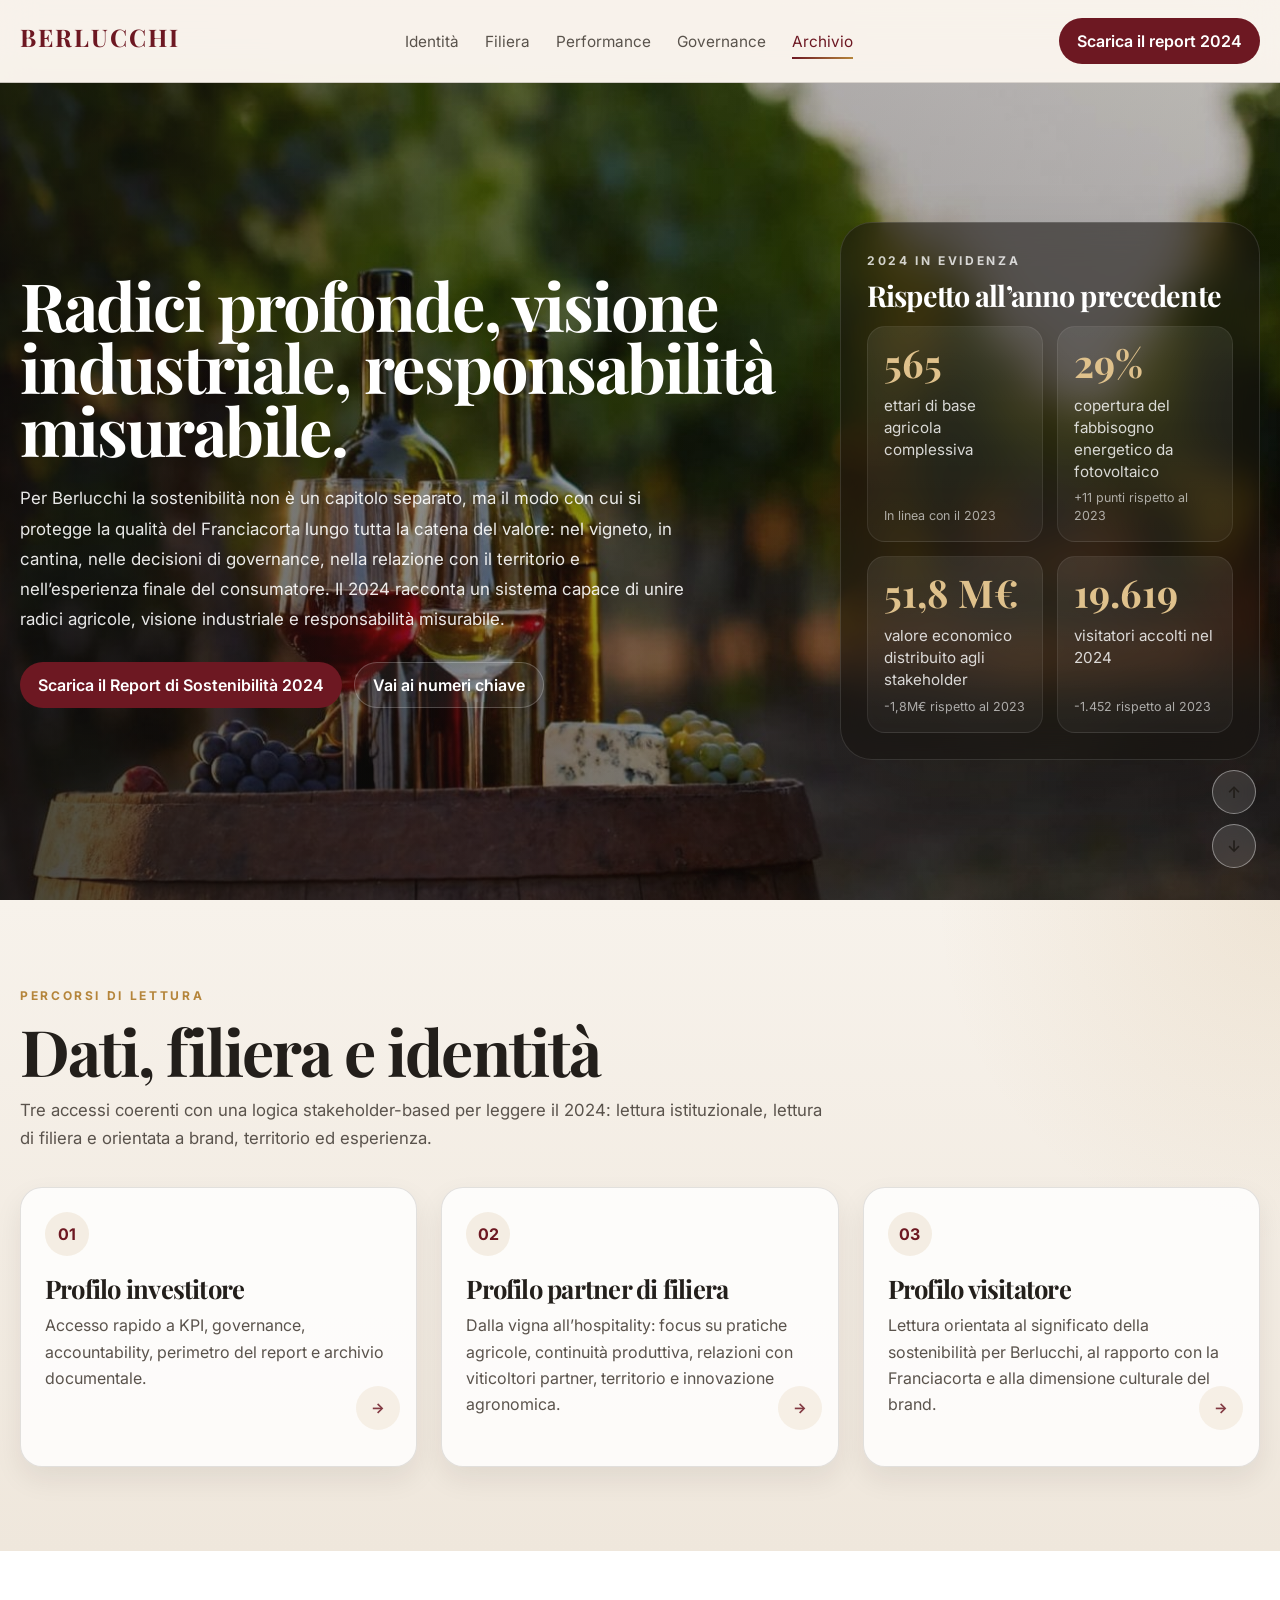
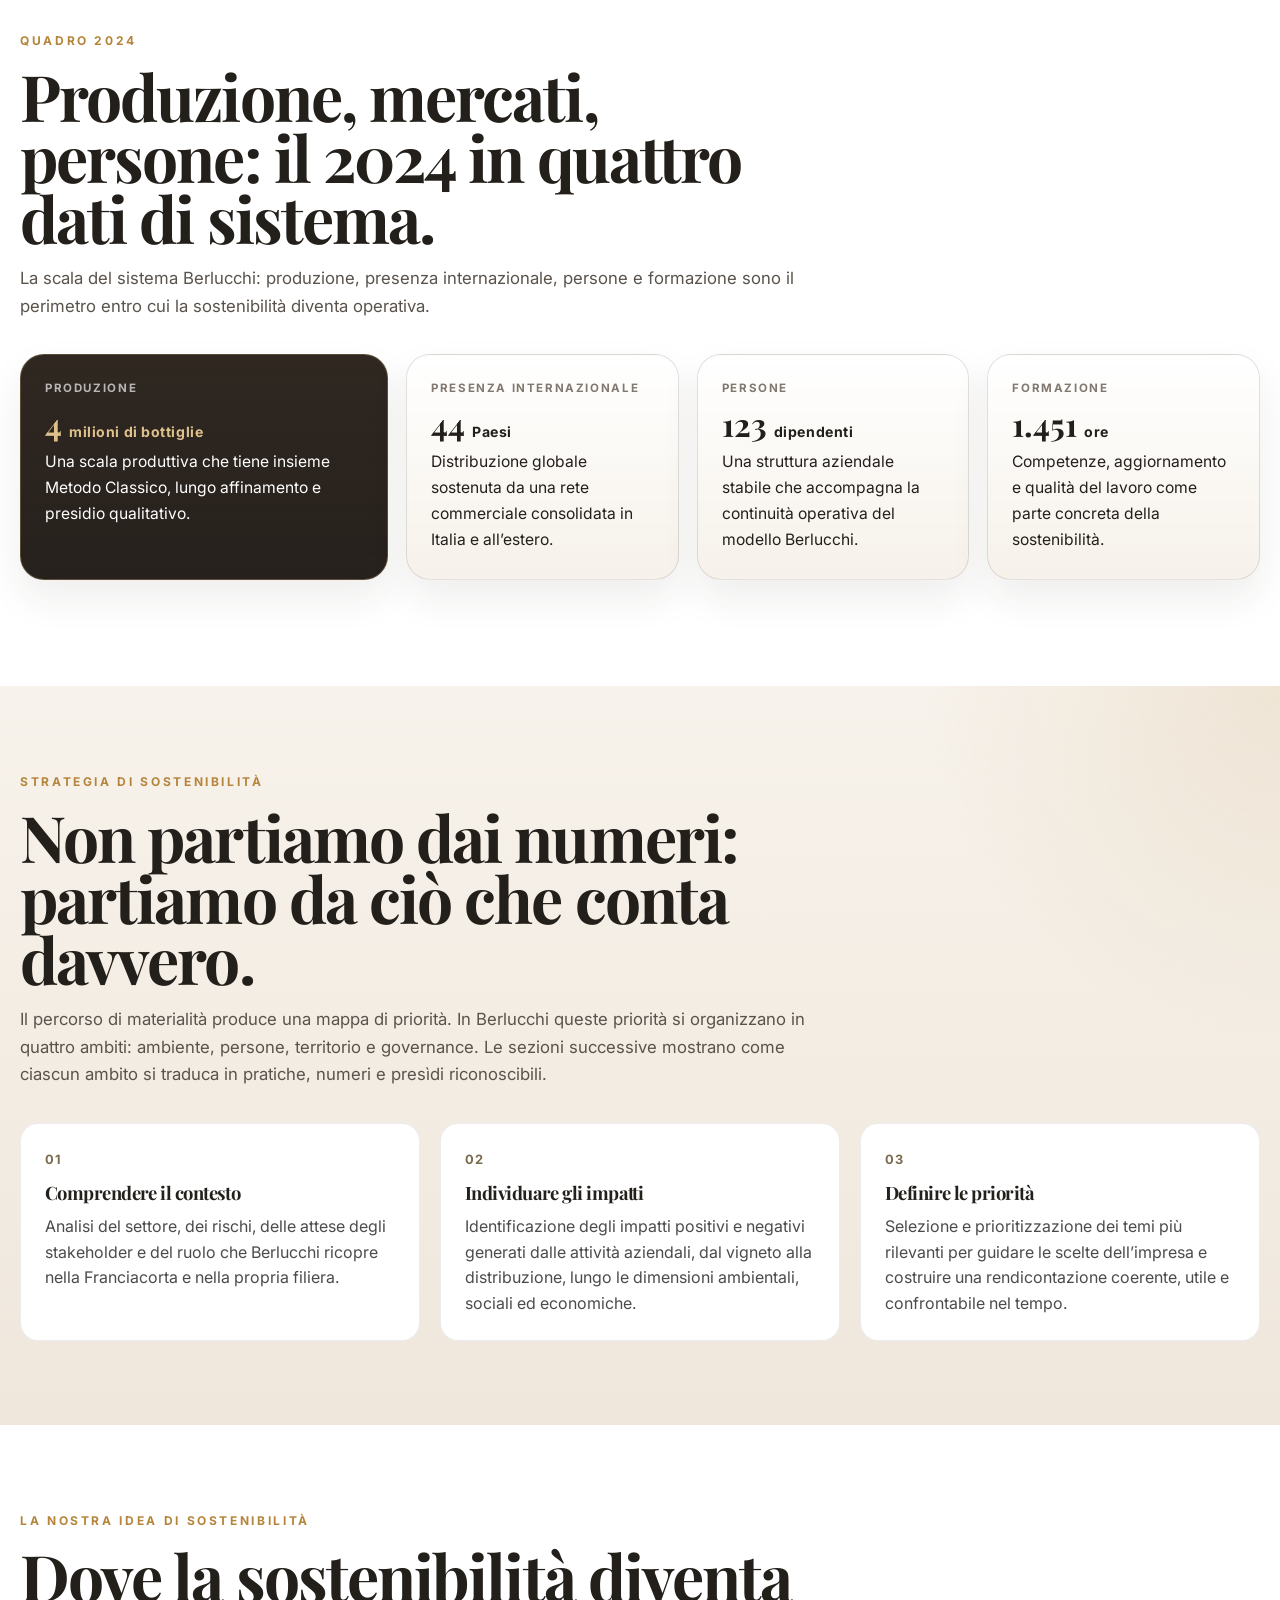
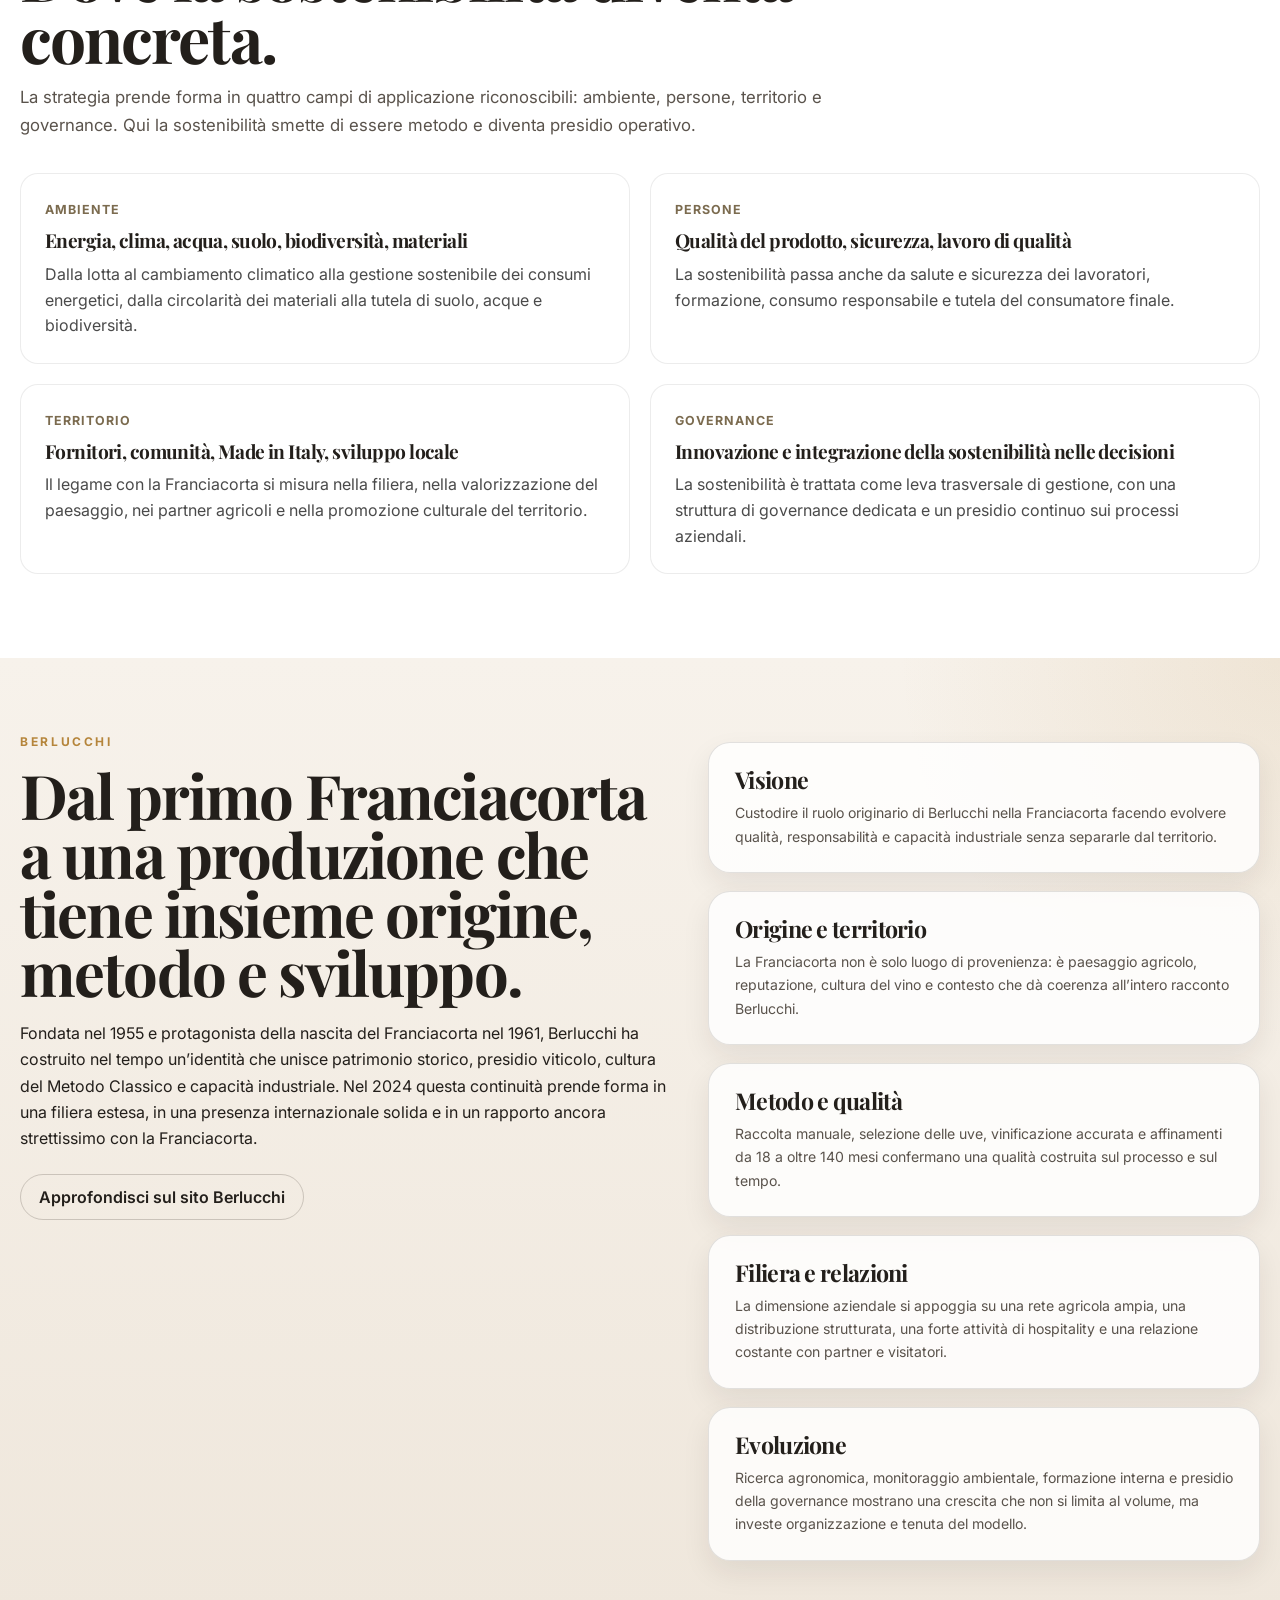
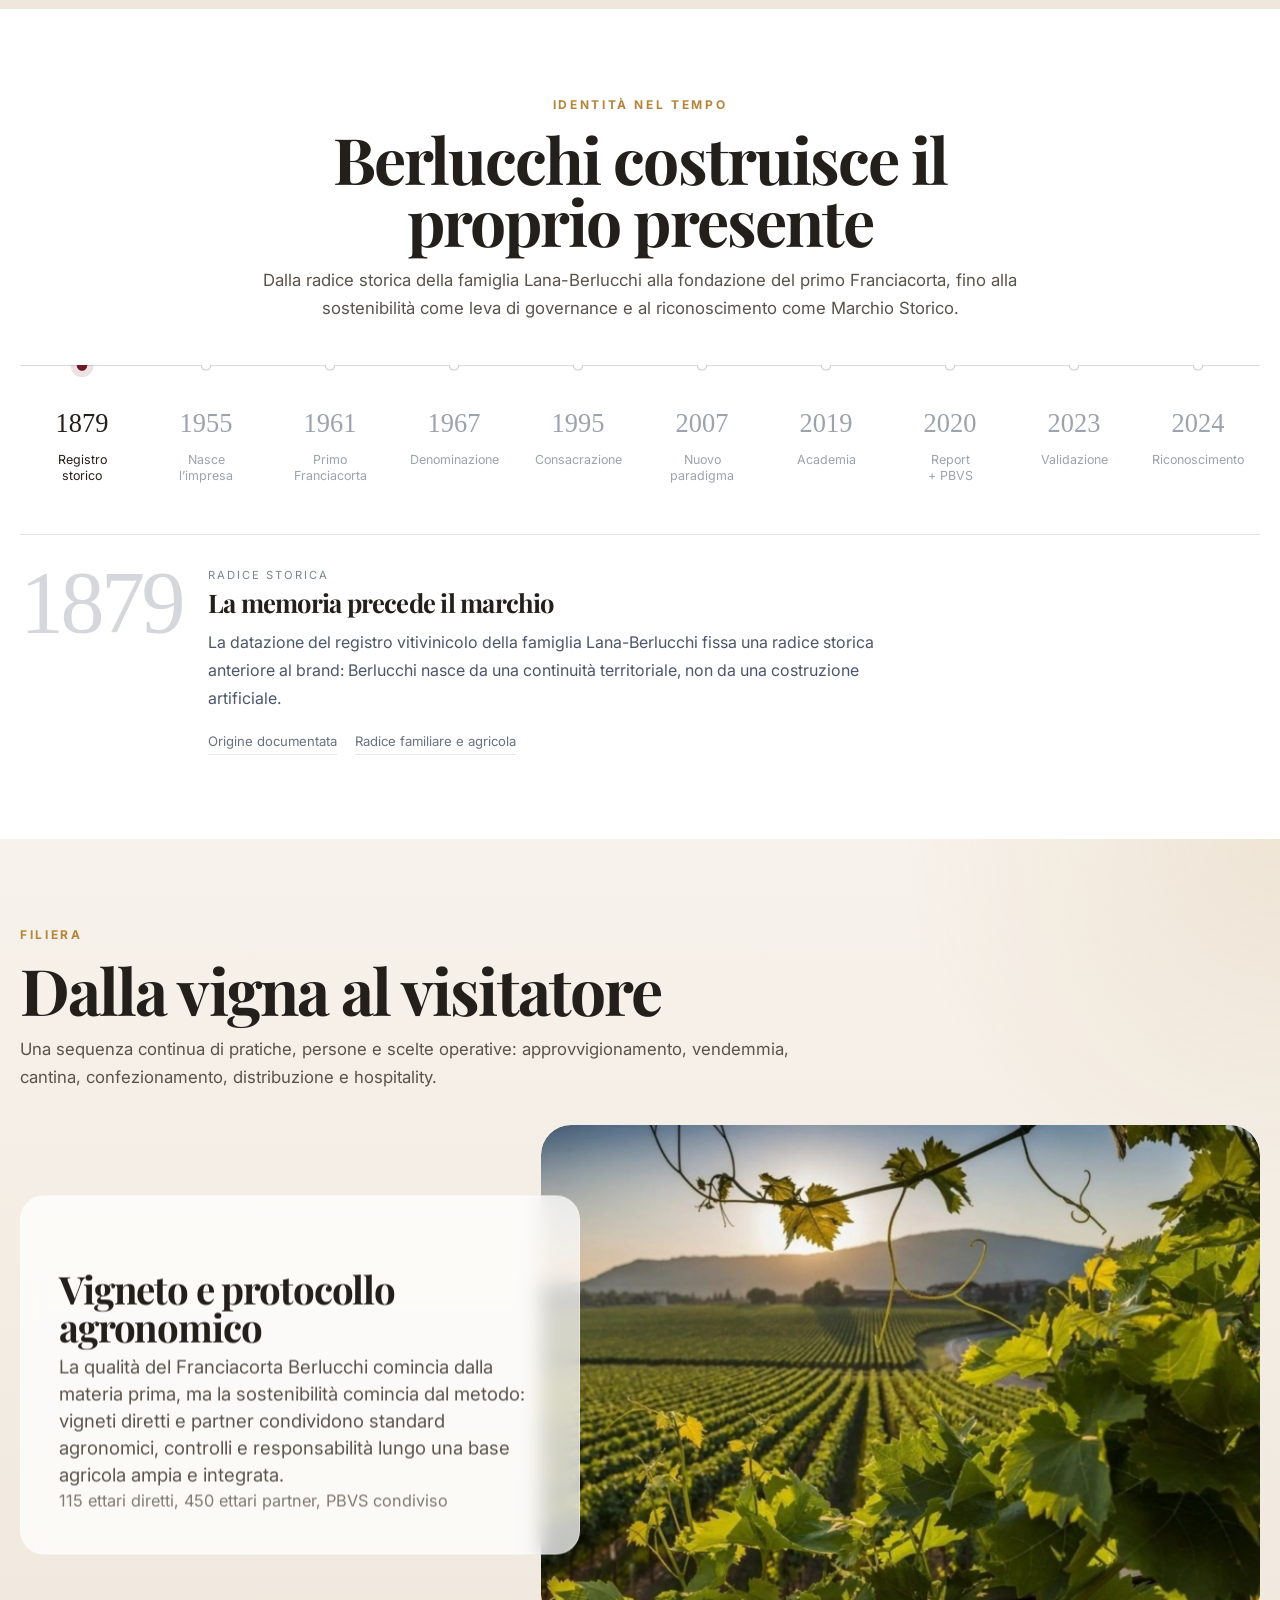
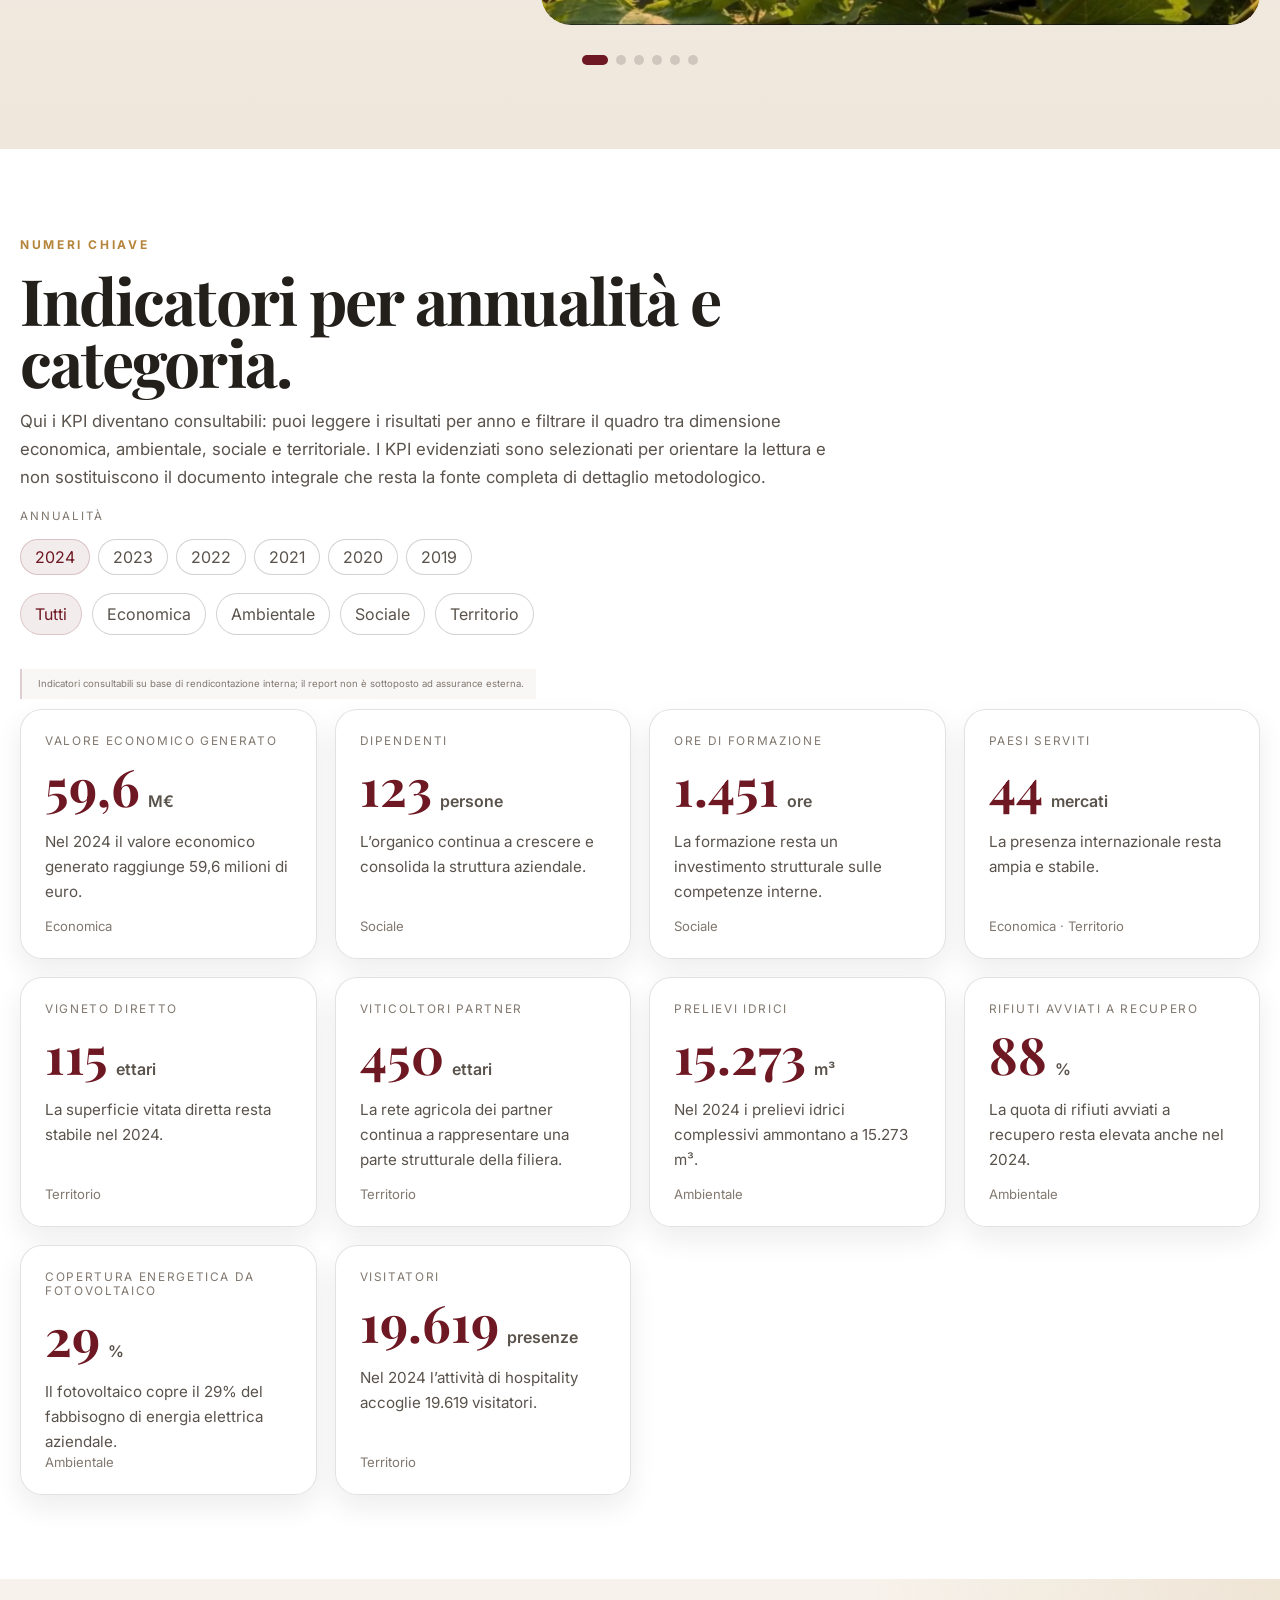
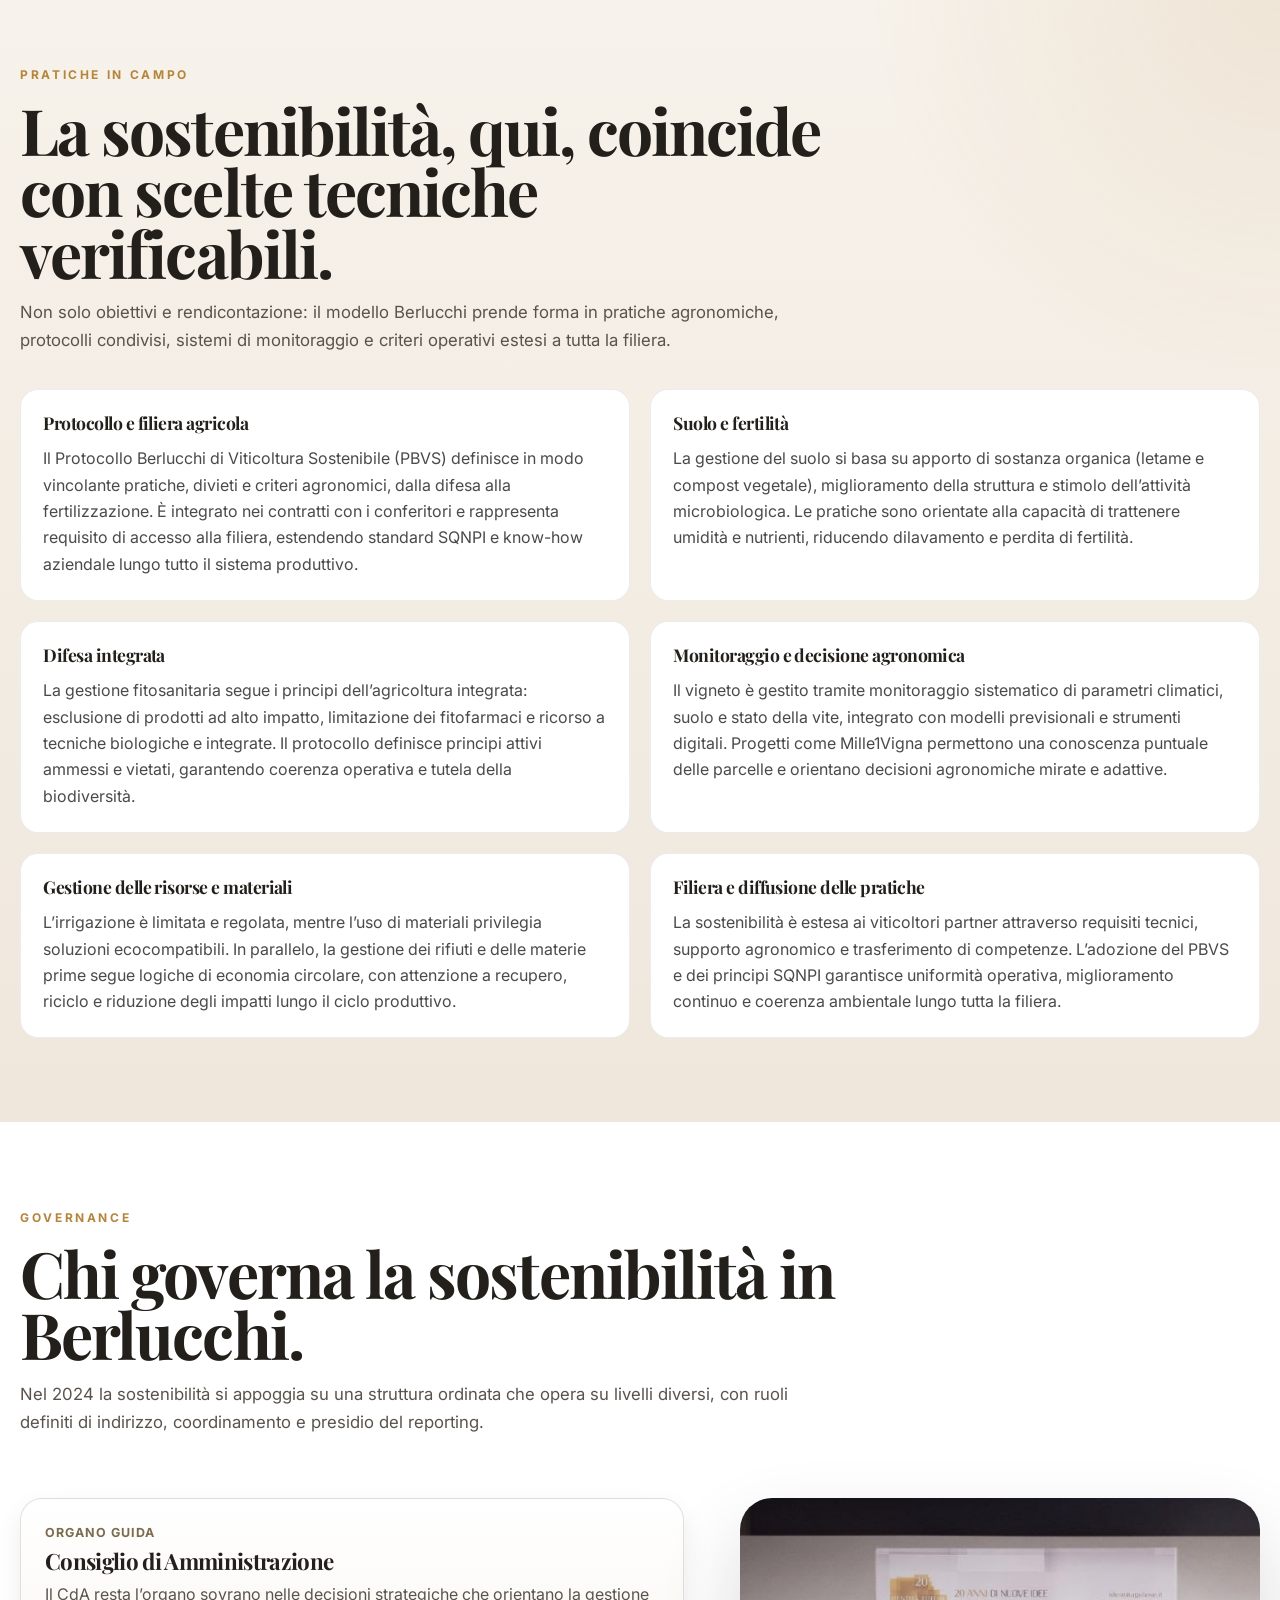
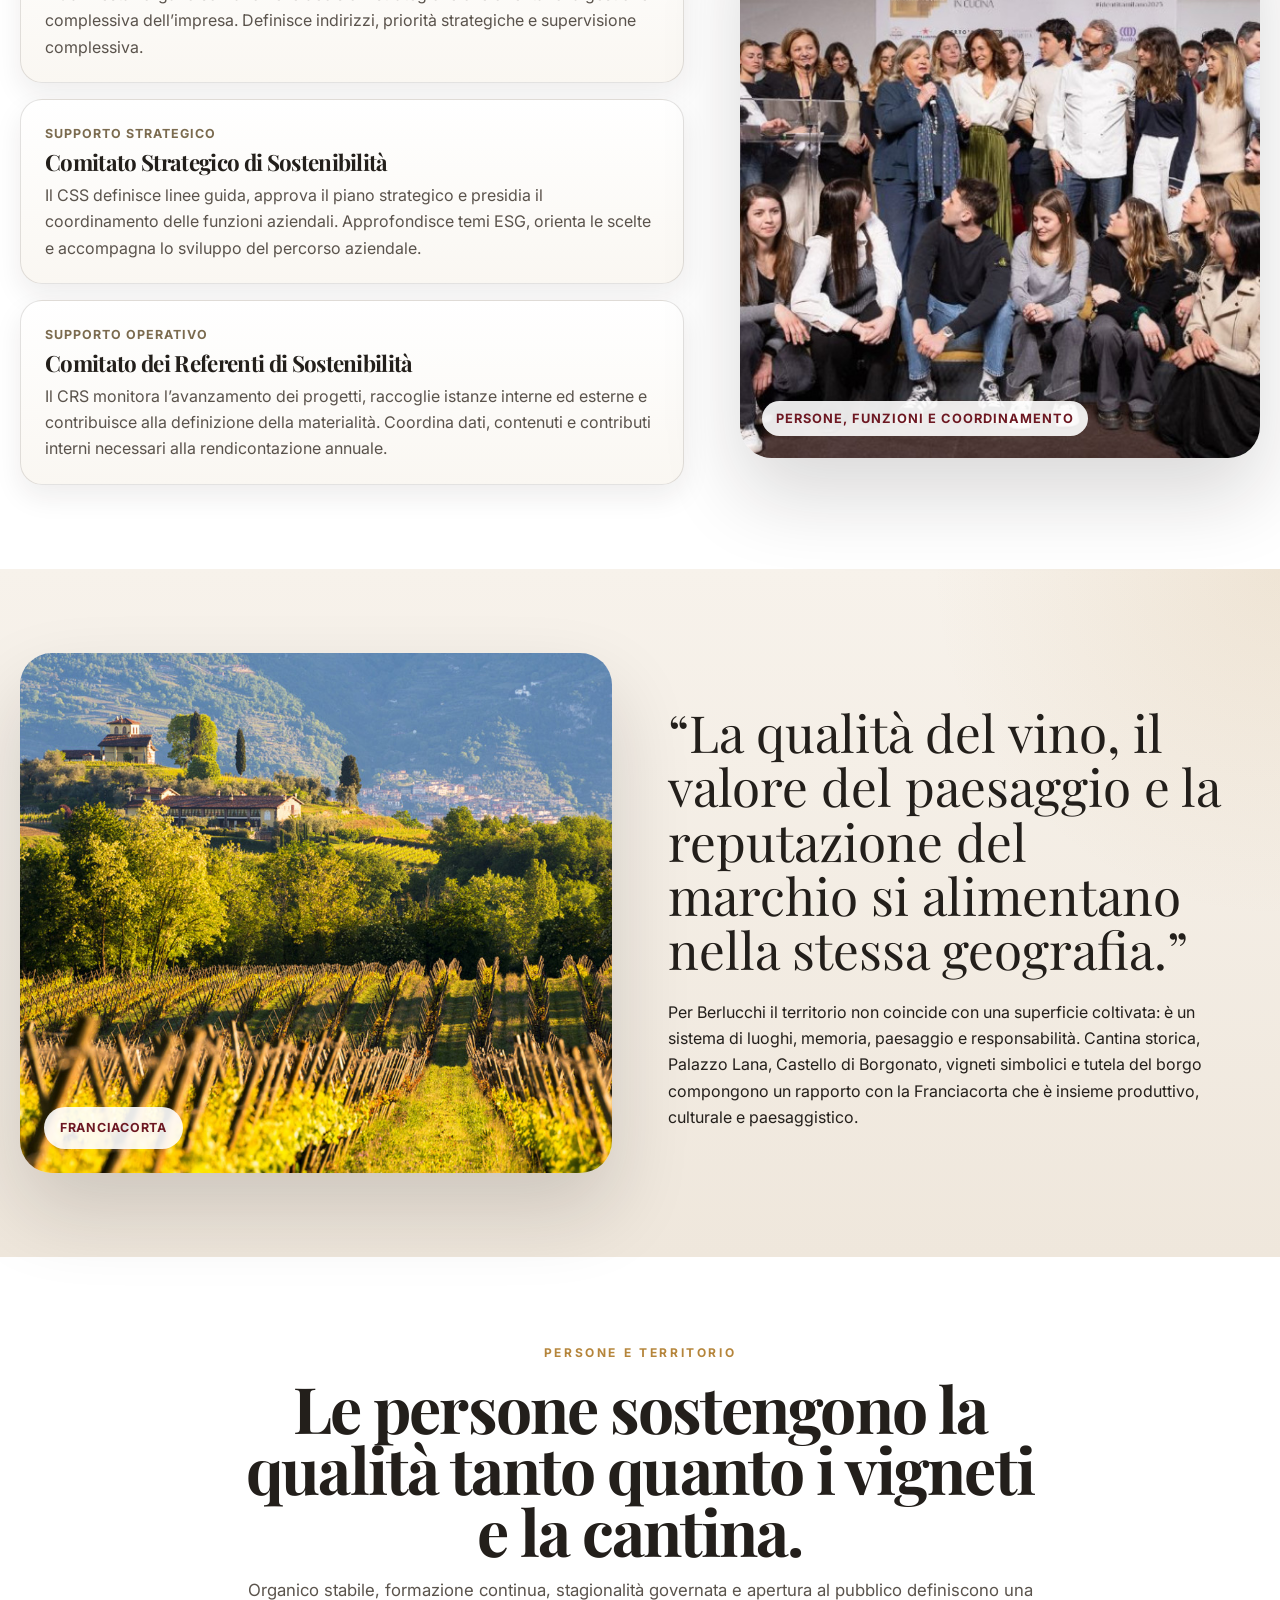
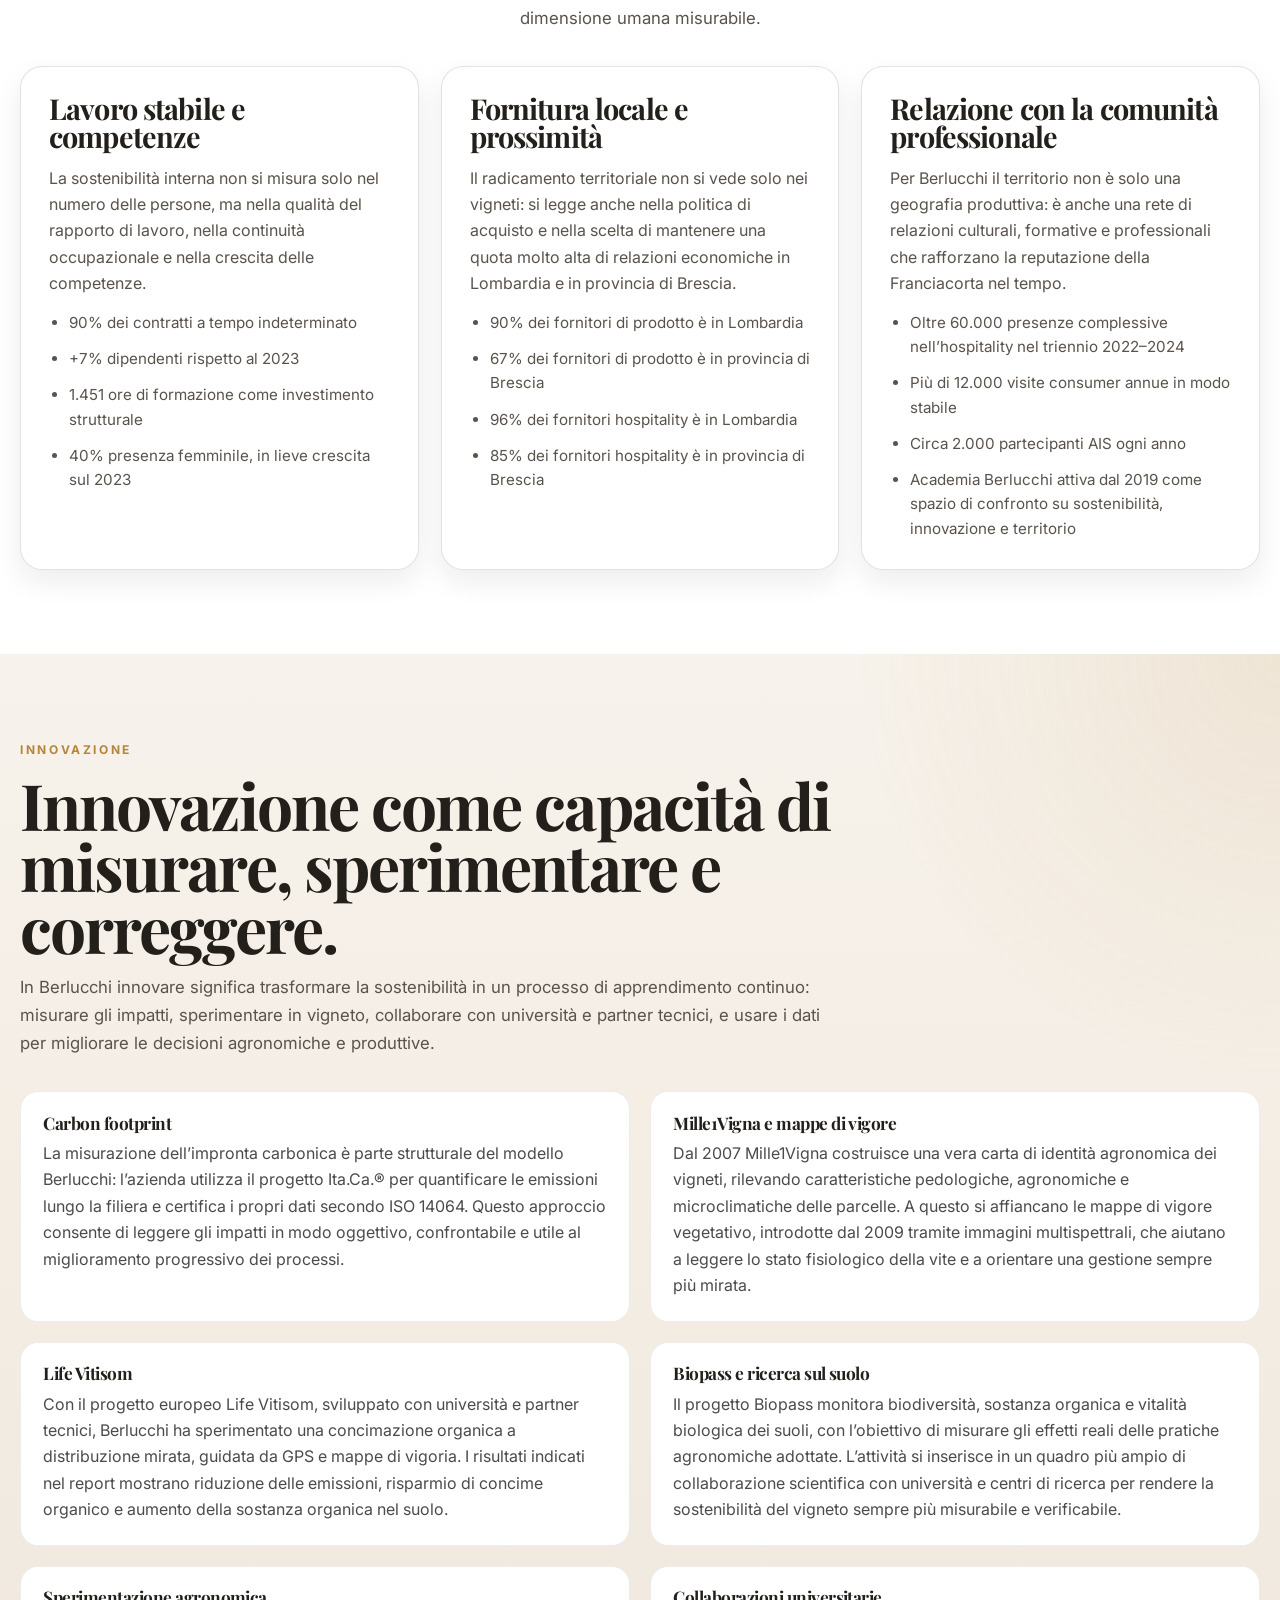
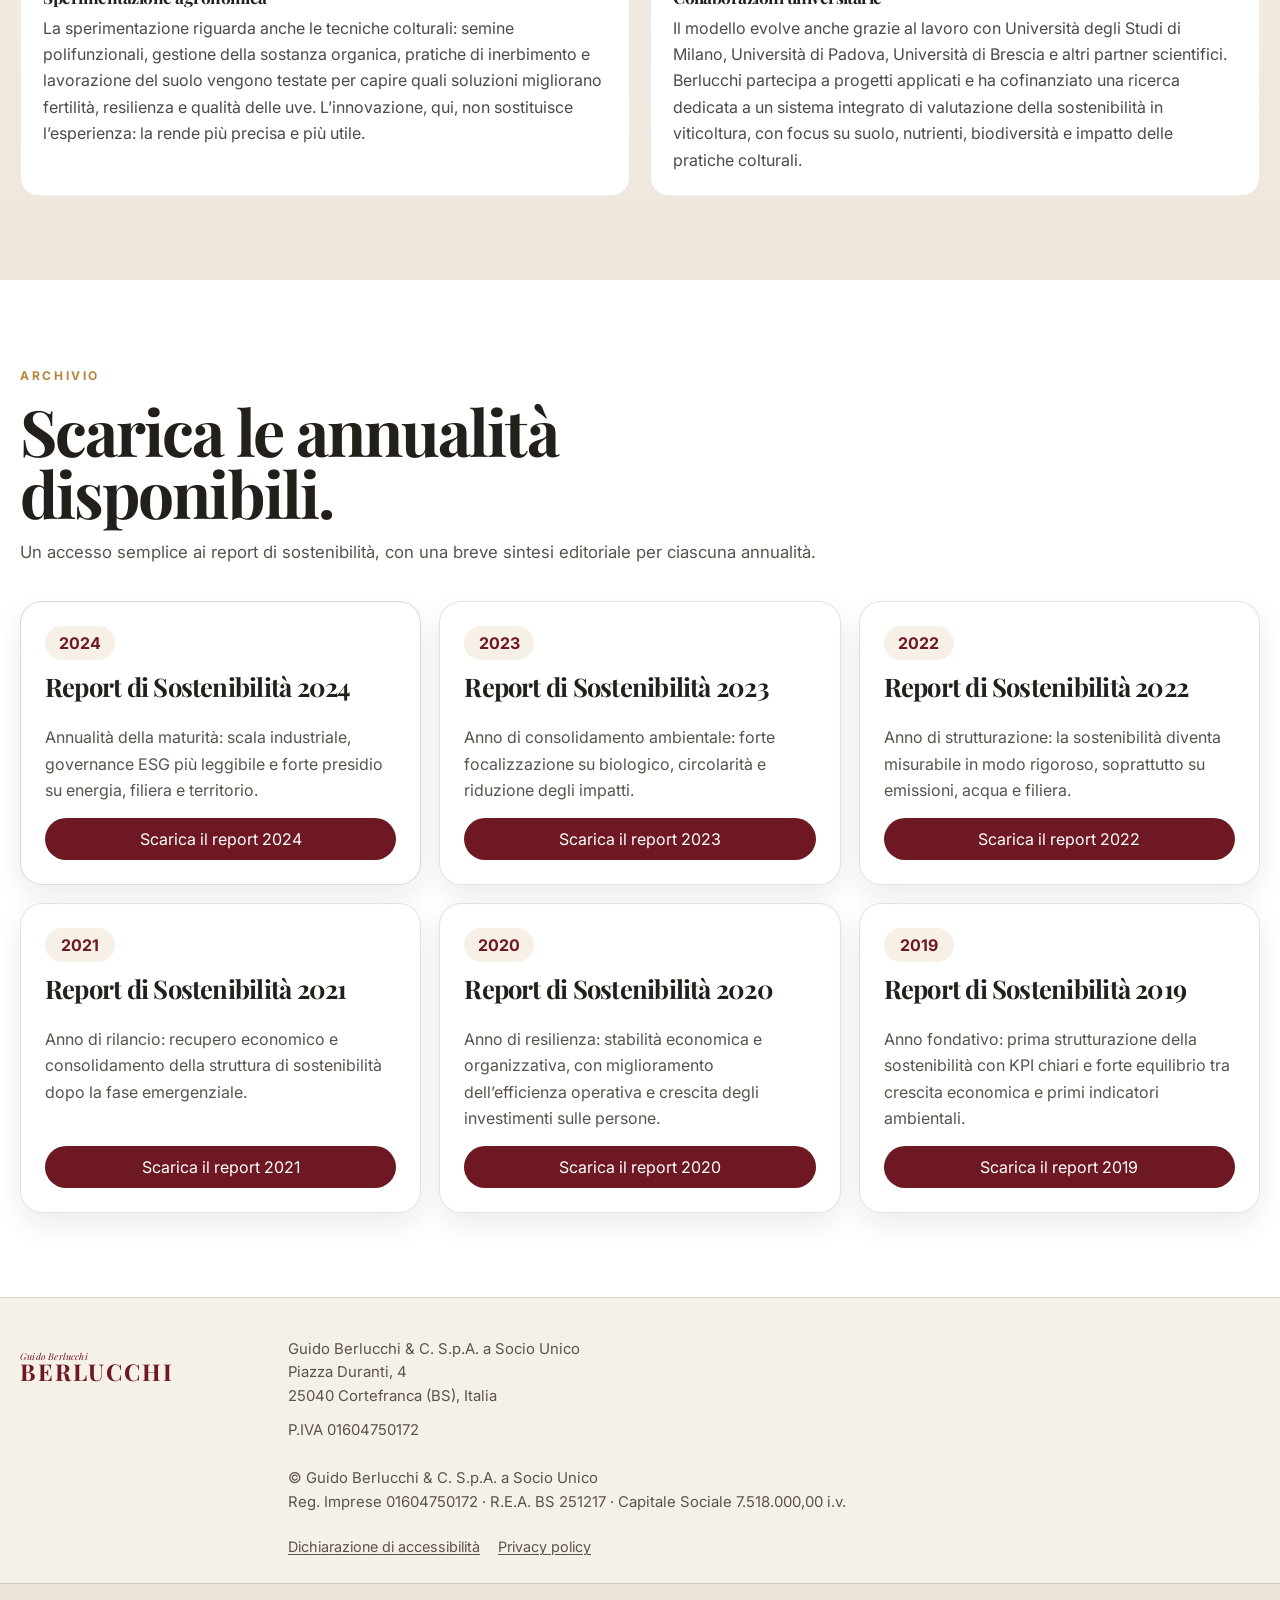
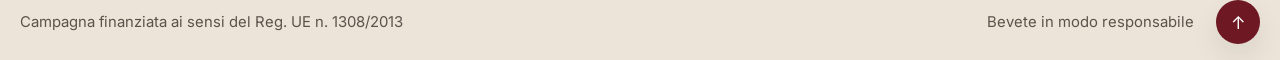
==== commit 0c642e82: "Update index.html" ====
--- a/index.html
+++ b/index.html
@@ -5,6 +5,7 @@
   <meta name="viewport" content="width=device-width, initial-scale=1.0">
   <meta name="description" content="Berlucchi 2024: valore generato, filiera, persone, territorio, governance e risultati del percorso di sostenibilità.">
   <title>Berlucchi | Report di Sostenibilità 2024</title>
+  <link rel="icon" type="image/x-icon" href="assets/img/favicon.ico">
   <link rel="preconnect" href="https://fonts.googleapis.com">
   <link rel="preconnect" href="https://fonts.gstatic.com" crossorigin>
   <link href="https://fonts.googleapis.com/css2?family=Inter:wght@400;500;600;700&family=Playfair+Display:wght@500;600;700&display=swap" rel="stylesheet">
